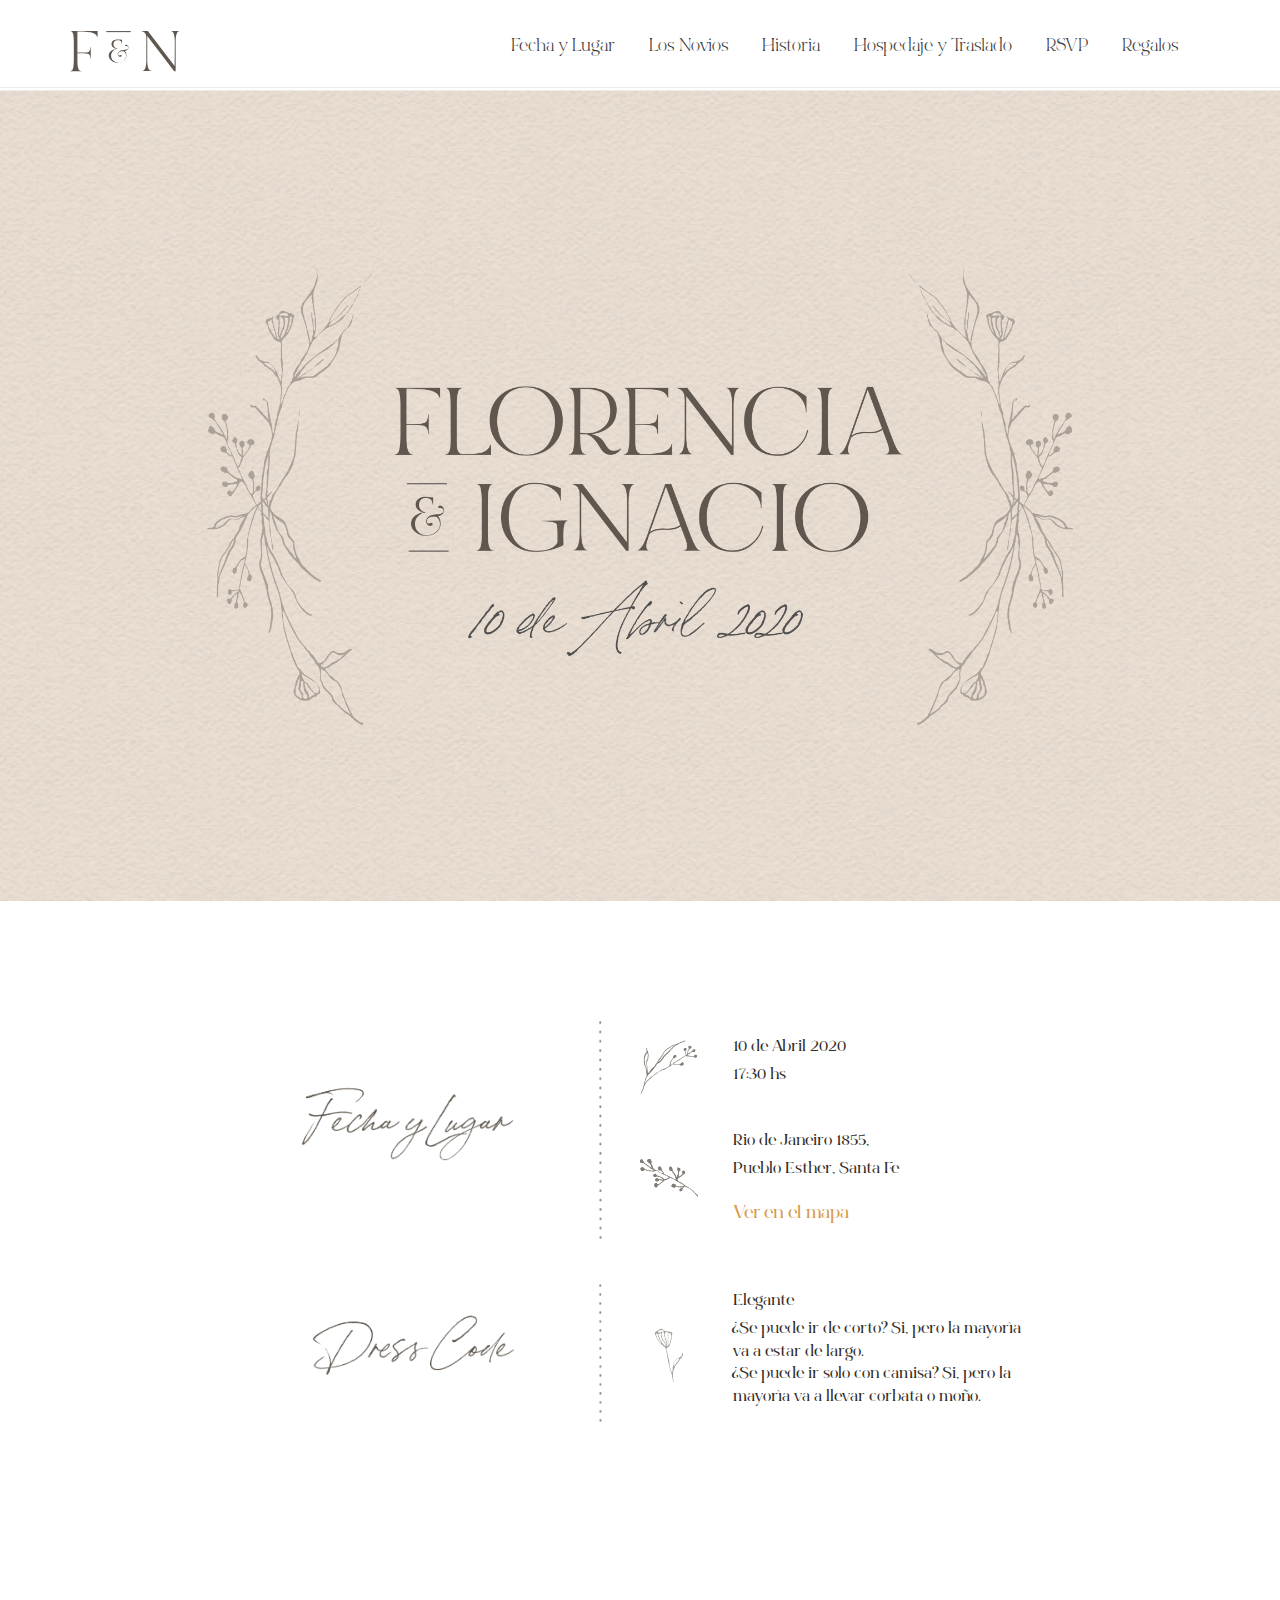
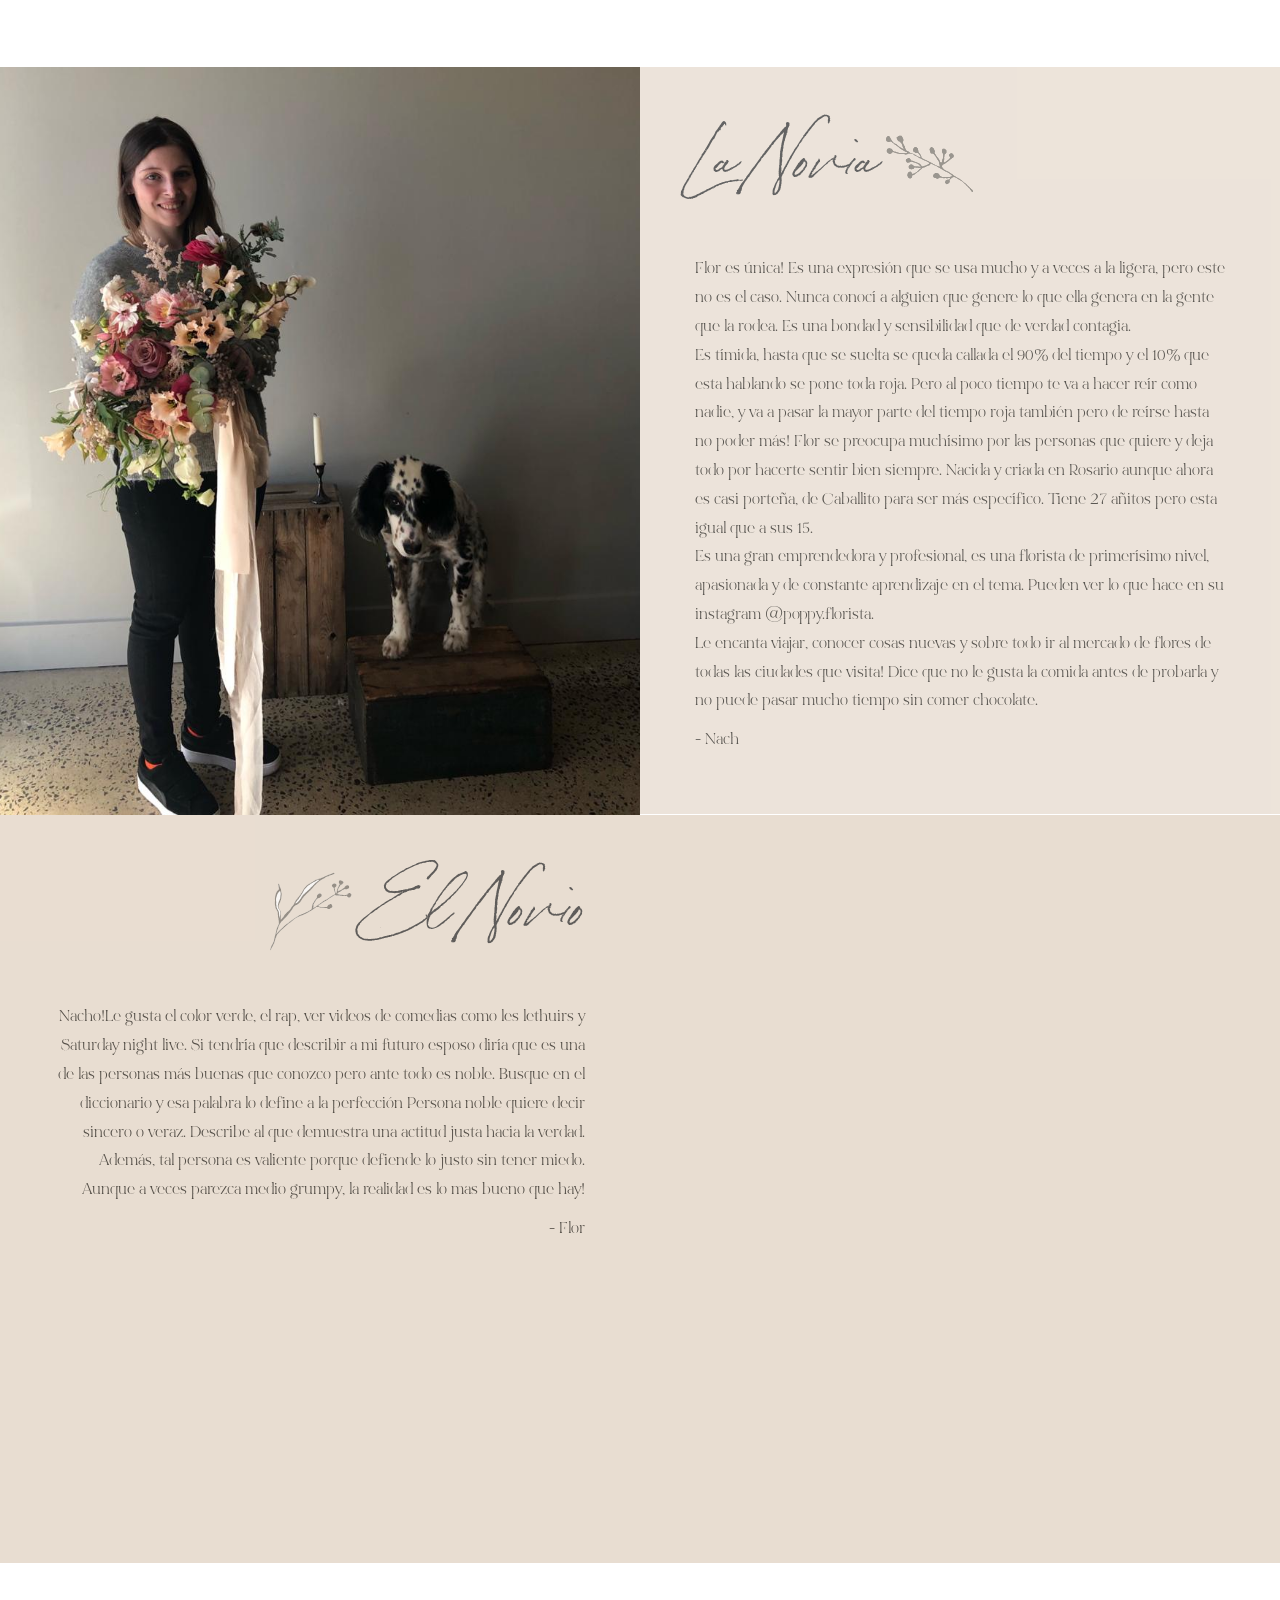
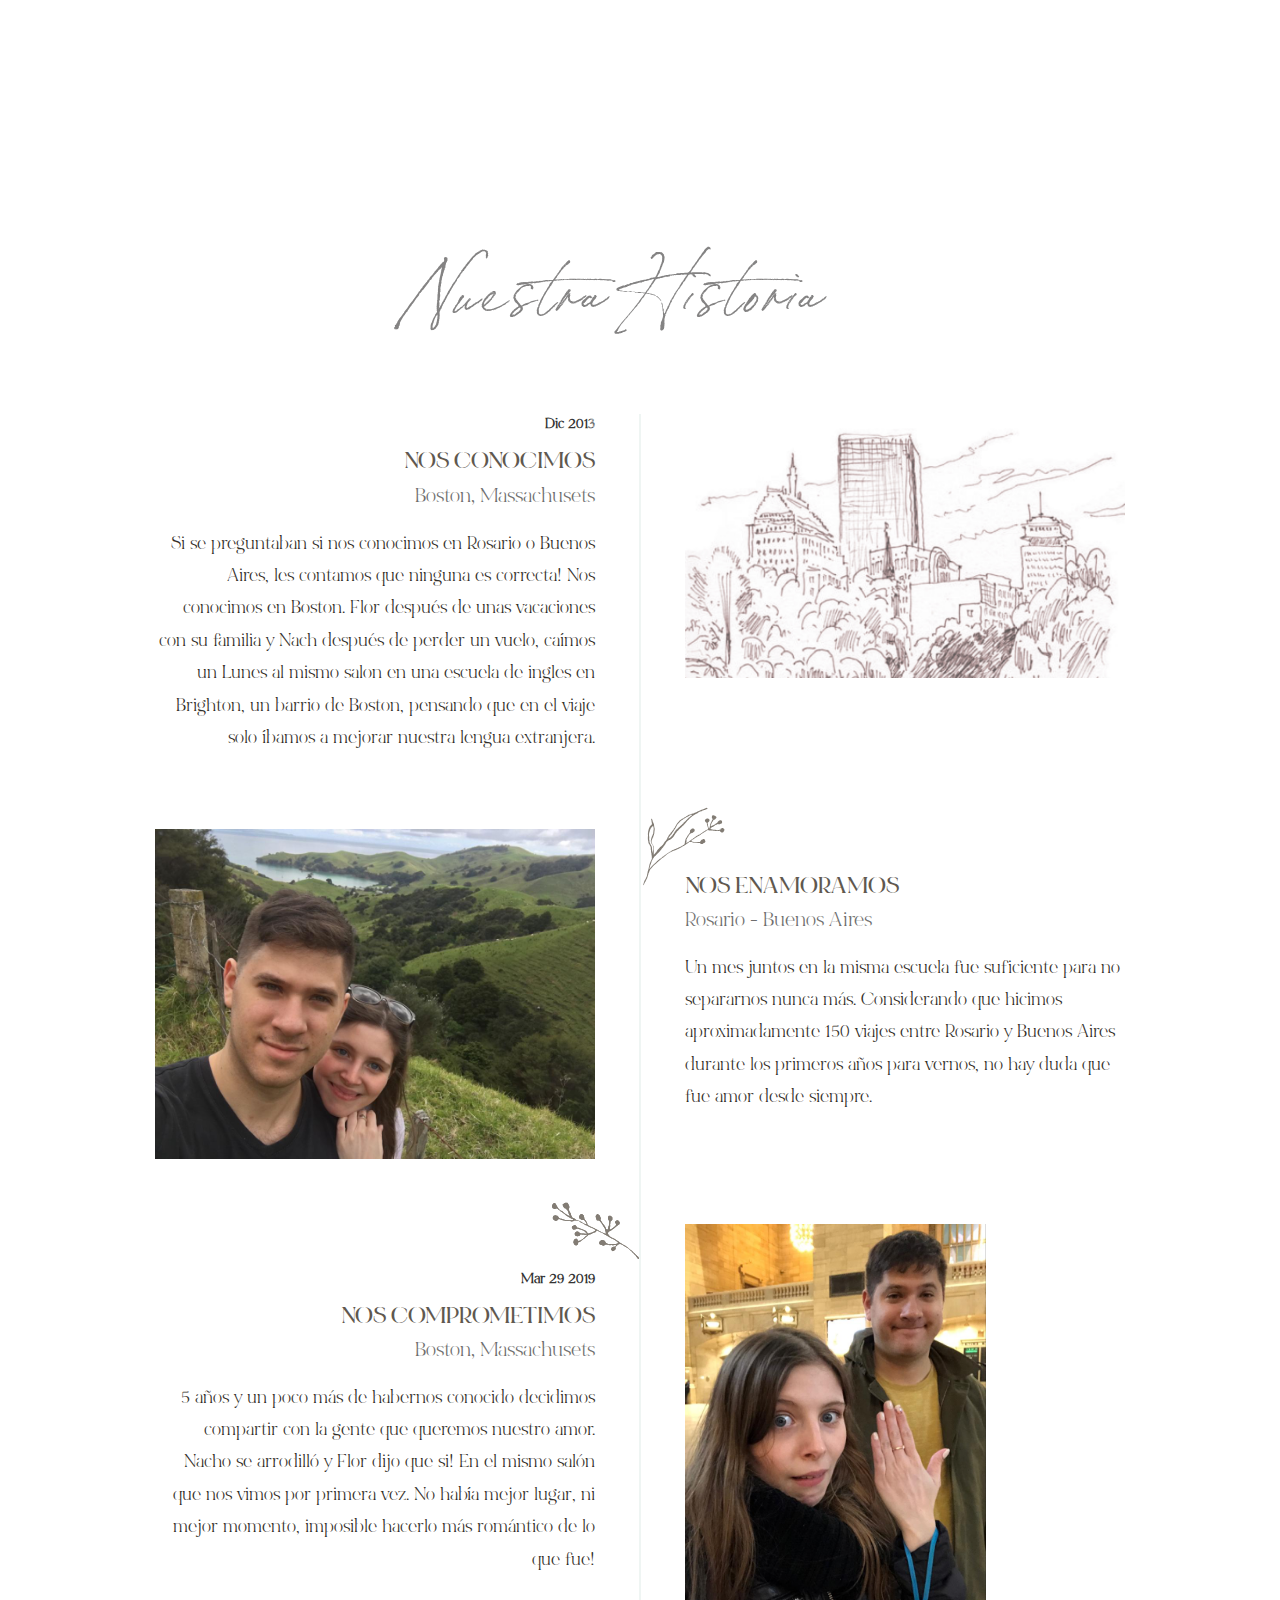
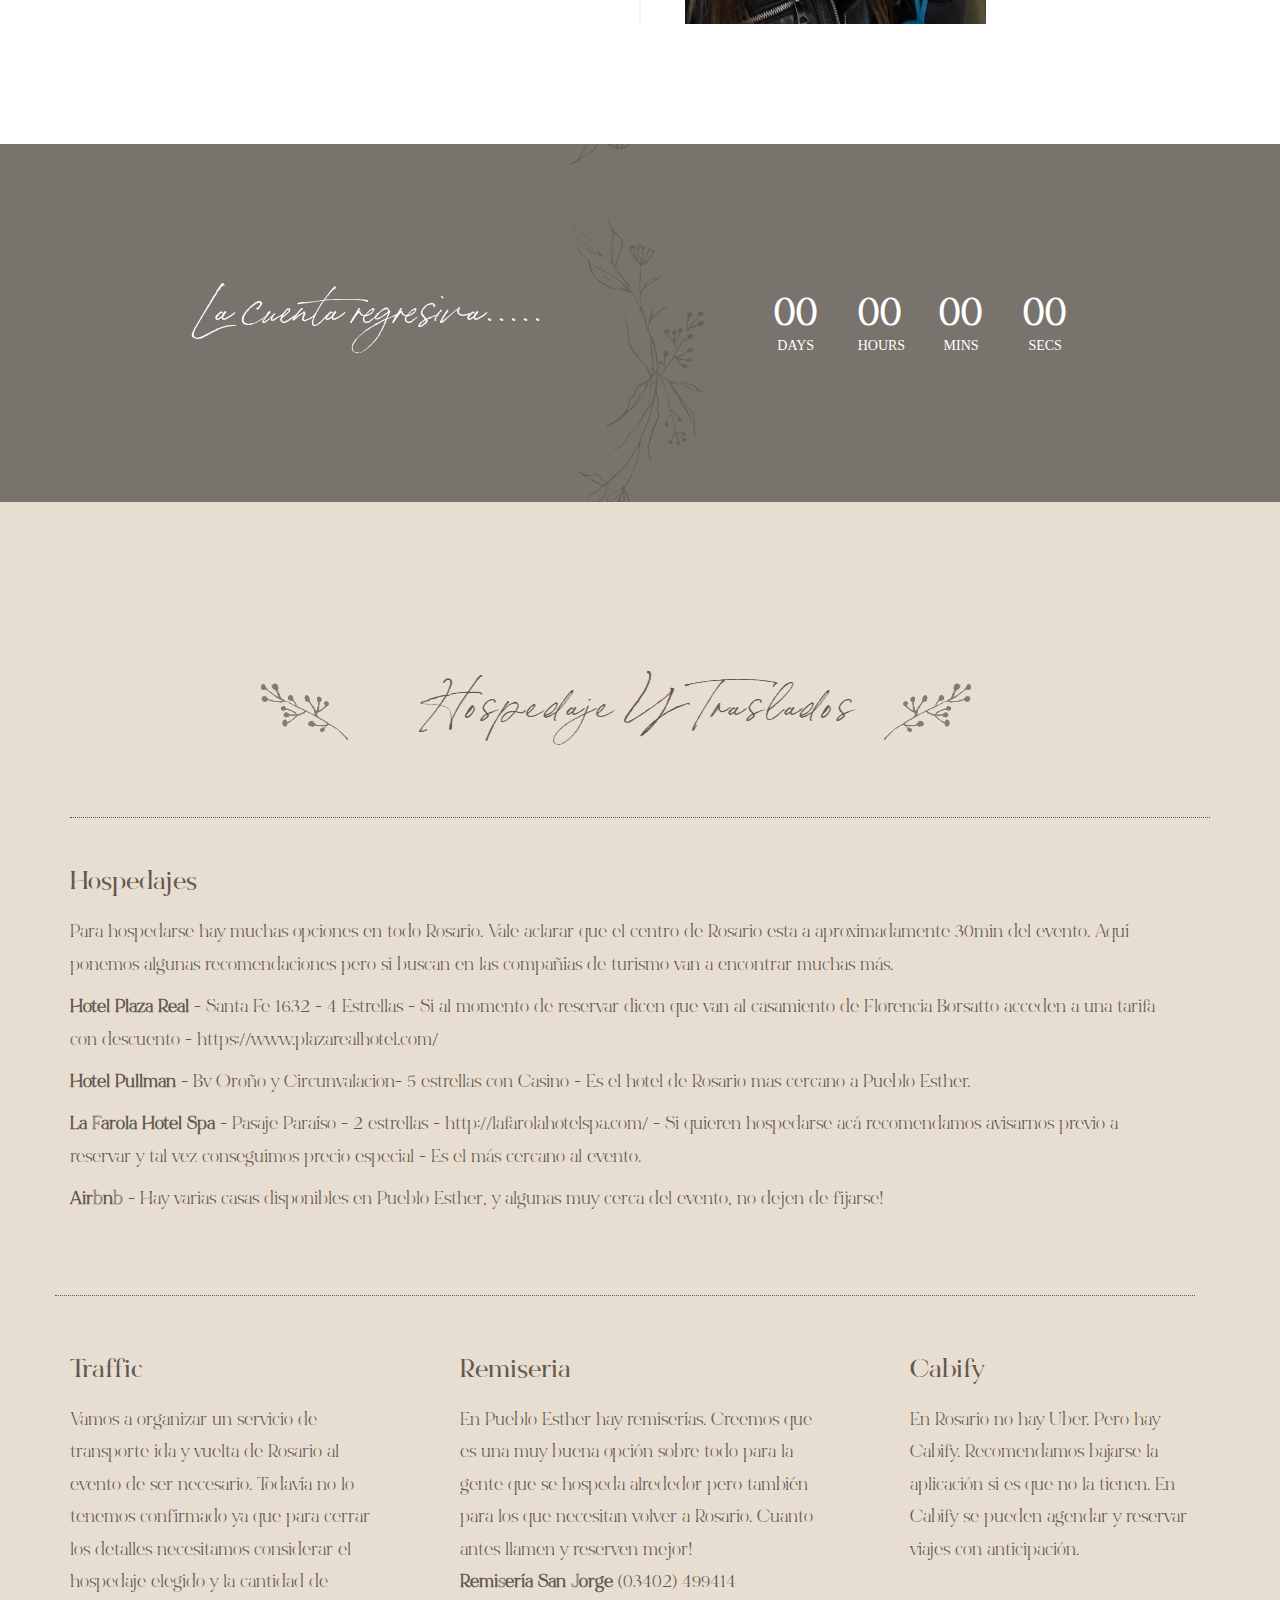
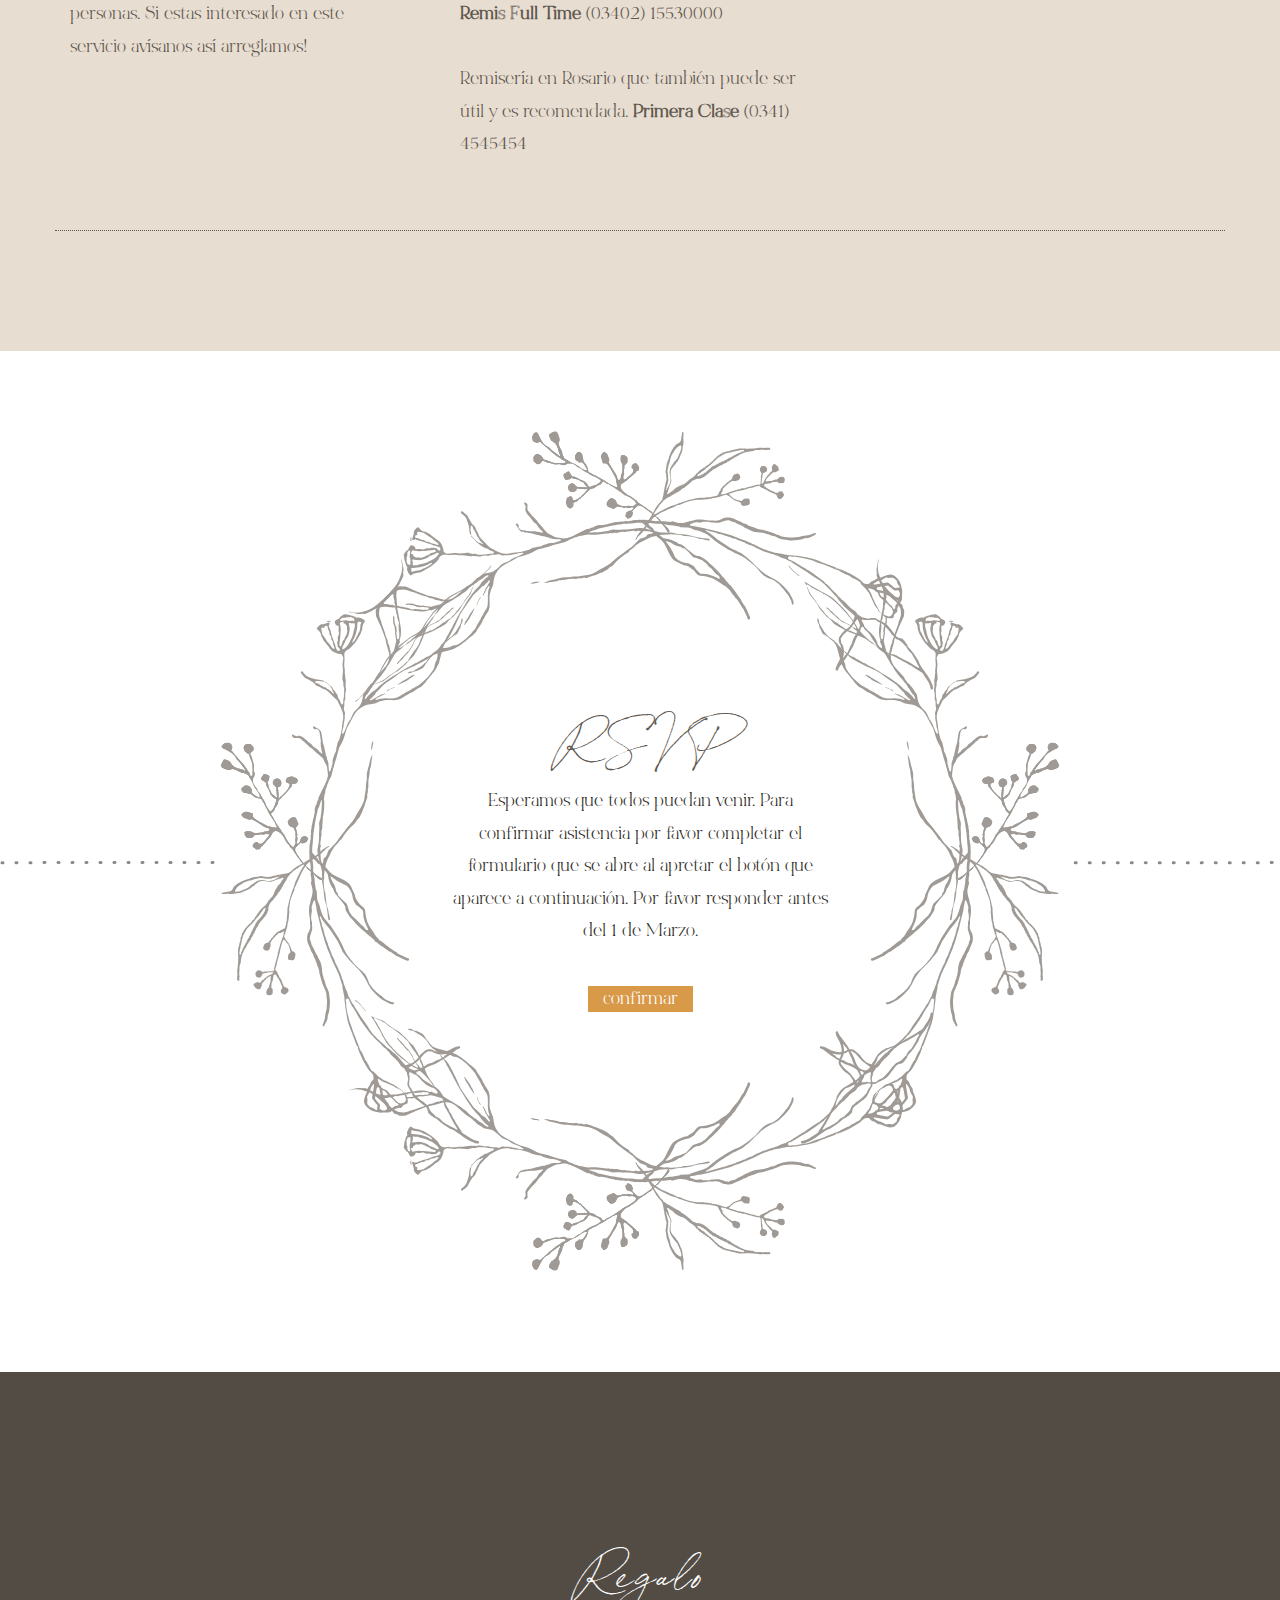
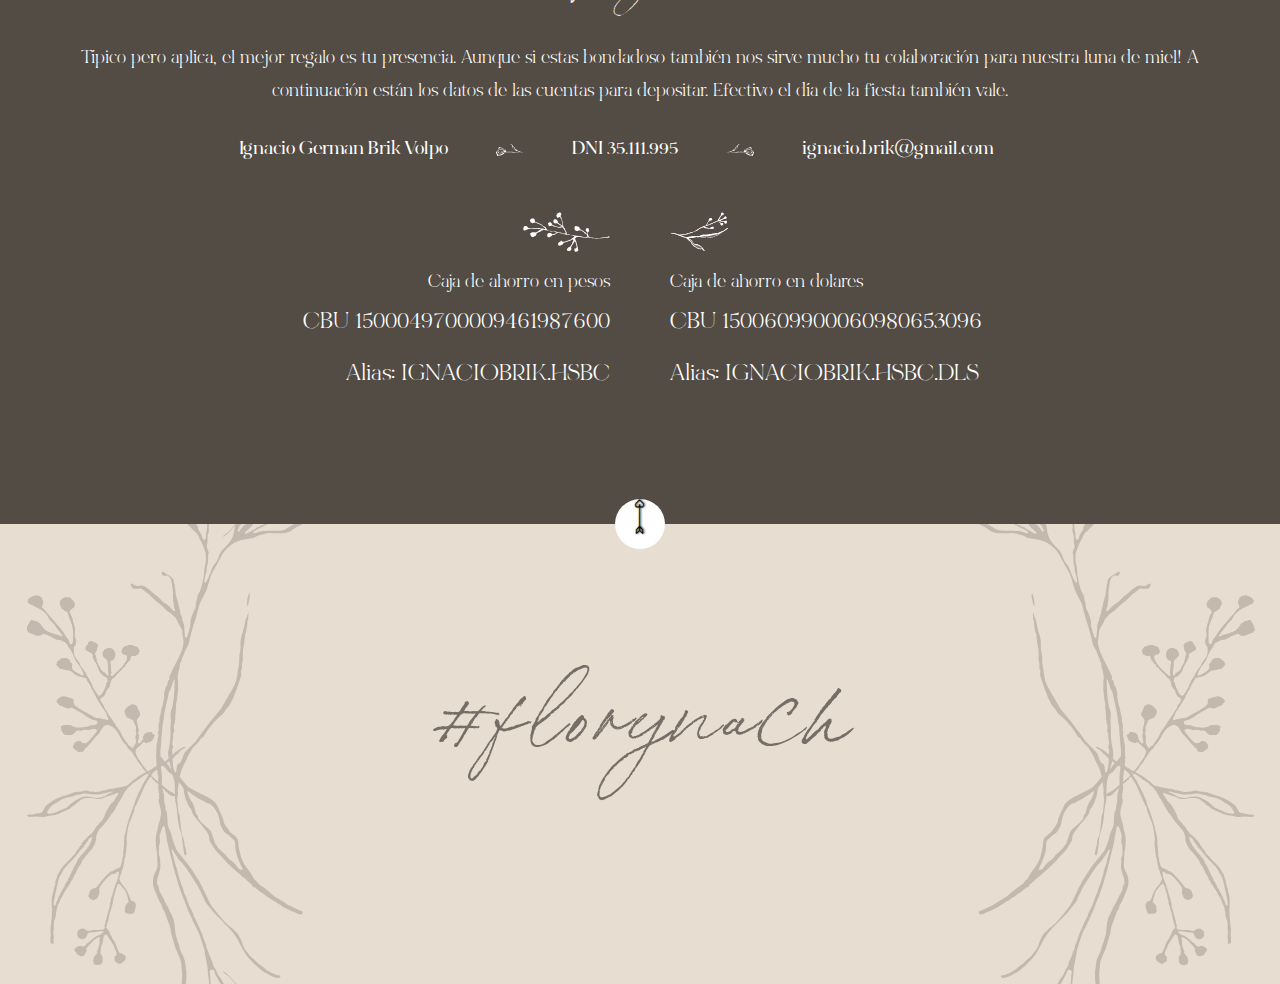
==== index.html @ 866234e8 "change groom photo" ====
<!DOCTYPE html>
<html lang="en">
<head>
    <!-- Meta Tags -->
    <meta charset="utf-8">
    <meta http-equiv="X-UA-Compatible" content="IE=edge">
    <meta name="viewport" content="width=device-width, initial-scale=1">

    <!-- Page Title -->
    <title> Flor y Nacho </title>

    <!-- Favicon and Touch Icons -->
    <link href="images/group-2.png" rel="shortcut icon" type="image/png">
    <link href="images/group-2.png" rel="apple-touch-icon">
    <link href="images/group-2.png" rel="apple-touch-icon" sizes="72x72">
    <link href="images/group-2.png" rel="apple-touch-icon" sizes="114x114">
    <link href="images/group-2.png" rel="apple-touch-icon" sizes="144x144">

    <!-- Icon fonts -->
    <link href="css/font-awesome.min.css" rel="stylesheet">
    <link href="css/flaticon.css" rel="stylesheet">

    <!-- Bootstrap core CSS -->
    <link href="css/bootstrap.min.css" rel="stylesheet">

    <!-- Plugins for this template -->
    <link href="css/animate.css" rel="stylesheet">
    <link href="css/owl.carousel.css" rel="stylesheet">
    <link href="css/owl.theme.css" rel="stylesheet">
    <link href="css/slick.css" rel="stylesheet">
    <link href="css/slick-theme.css" rel="stylesheet">
    <link href="css/owl.transitions.css" rel="stylesheet">
    <link href="css/jquery.fancybox.css" rel="stylesheet">
    <link href="css/magnific-popup.css" rel="stylesheet">

    <!-- Custom styles for this template -->
    <link href="css/style.css" rel="stylesheet">

    <!-- HTML5 shim and Respond.js for IE8 support of HTML5 elements and media queries -->
    <!--[if lt IE 9]>
    <script src="https://oss.maxcdn.com/html5shiv/3.7.3/html5shiv.min.js"></script>
    <script src="https://oss.maxcdn.com/respond/1.4.2/respond.min.js"></script>
    <![endif]-->

</head>

<body id="home">

    <!-- start page-wrapper -->
    <div class="page-wrapper">

        <!-- start preloader -->
        <!--<div class="preloader">-->
            <!--<div class="inner">-->
                <!--<span class="icon"><i class="fi flaticon-two"></i></span>-->
            <!--</div>-->
        <!--</div>-->
        <!-- end preloader -->


        <!-- strat music-box -->
        <!--<div class="music-box">-->
            <!--<button class="music-box-toggle-btn">-->
                <!--<i class="fa fa-music"></i>-->
            <!--</button>-->

            <!--<div class="music-holder">-->
                <!--<iframe src="https://w.soundcloud.com/player/?url=https%3A//api.soundcloud.com/tracks/102137206&amp;auto_play=true&amp;hide_related=false&amp;show_comments=true&amp;show_user=true&amp;show_reposts=false&amp;visual=true"></iframe>-->
            <!--</div>-->
        <!--</div>-->
        <!-- end music box -->


        <!-- Start header -->
        <header id="header" class="site-header header-style-2">
            <nav class="navigation navbar navbar-default">
                <div class="container">
                    <div class="navbar-header">
                        <button type="button" class="open-btn">
                            <span class="sr-only">Toggle navigation</span>
                            <span class="icon-bar"></span>
                            <span class="icon-bar"></span>
                            <span class="icon-bar"></span>
                        </button>
                        <div class="couple-logo">
                            <h1><a href="#home"><img src="images/favicon/fn_logo.svg"></a></h1>
                        </div>
                    </div>
                    <div id="navbar" class="navbar-collapse collapse navbar-right navigation-holder">
                        <button class="close-navbar"><i class="fa fa-close"></i></button>
                        <ul class="nav navbar-nav">
                            <li><a href="#events">Fecha y Lugar</a></li>
                            <!--<li><a href="#dresscode">Dress Code</a></li>-->
                            <li><a href="#couple">Los Novios</a></li>
                            <li><a href="#story">Historia</a></li>
                            <li><a href="#getthere">Hospedaje y Traslado</a></li>
                            <li><a href="#rsvp">RSVP</a></li>
                            <li><a href="#regalos">Regalos</a></li>
                            </li>
                        </ul>
                    </div><!-- end of nav-collapse -->
                </div><!-- end of container -->
            </nav>
        </header>
        <!-- end of header -->


        <!-- start of hero -->
        <section class="hero">
            <div class="static-hero"></div>
            <div class="wedding-announcement">
                <!--<div class="couple-name-merried-text">-->
                    <!--<h2 class="wow slideInUp" data-wow-duration="1s">Suntina &amp; Famico</h2>-->
                    <!--<div class="married-text wow fadeIn" data-wow-delay="1s">-->
                        <!--<h4 class="">-->
                        <!--<span class=" wow fadeInUp" data-wow-delay="1.05s">W</span>-->
                        <!--<span class=" wow fadeInUp" data-wow-delay="1.10s">e</span>-->
                        <!--<span class=" wow fadeInUp" data-wow-delay="1.15s">'</span>-->
                        <!--<span class=" wow fadeInUp" data-wow-delay="1.20s">r</span>-->
                        <!--<span class=" wow fadeInUp" data-wow-delay="1.25s">e</span>-->
                        <!--<span>&nbsp;</span>-->
                        <!--<span class=" wow fadeInUp" data-wow-delay="1.30s">g</span>-->
                        <!--<span class=" wow fadeInUp" data-wow-delay="1.35s">e</span>-->
                        <!--<span class=" wow fadeInUp" data-wow-delay="1.40s">t</span>-->
                        <!--<span class=" wow fadeInUp" data-wow-delay="1.45s">t</span>-->
                        <!--<span class=" wow fadeInUp" data-wow-delay="1.50s">i</span>-->
                        <!--<span class=" wow fadeInUp" data-wow-delay="1.55s">n</span>-->
                        <!--<span class=" wow fadeInUp" data-wow-delay="1.60s">g</span>-->
                        <!--<span>&nbsp;</span>-->
                        <!--<span class=" wow fadeInUp" data-wow-delay="1.65s">m</span>-->
                        <!--<span class=" wow fadeInUp" data-wow-delay="1.70s">a</span>-->
                        <!--<span class=" wow fadeInUp" data-wow-delay="1.75s">r</span>-->
                        <!--<span class=" wow fadeInUp" data-wow-delay="1.80s">r</span>-->
                        <!--<span class=" wow fadeInUp" data-wow-delay="1.85s">i</span>-->
                        <!--<span class=" wow fadeInUp" data-wow-delay="1.90s">e</span>-->
                        <!--<span class=" wow fadeInUp" data-wow-delay="1.95s">d</span>-->

                        <!--</h4>-->
                    <!--</div>-->
                    <!--&lt;!&ndash; <i class="fa fa-heart"></i> &ndash;&gt;-->
                <!--</div>-->

                <!--<div class="save-the-date">-->
                    <!--<h4>Save the date</h4>-->
                    <!--<span class="date">25 DEC 2017</span>-->
                <!--</div>-->
            </div>
        </section>
        <!-- end of hero slider -->

        <!-- start events-section -->
        <section class="events-section section-padding" id="events">
                <div class="row">
                    <div class="col col-lg-12">
                        <div class="event">
                            <div class="img-holder">
                                <img src="images/events/img-1.png" alt class="img img-responsive">
                            </div>
                            <div class="details-container">
                                <div class="details-img-text-container">
                                    <img src="images/events/group-11.svg" alt>
                                    <div class="details">
                                        <ul>
                                            <li> 10 de Abril 2020</li>
                                            <li> 17:30 hs</li>
                                        </ul>
                                    </div>
                                </div>
                                <div class="details-img-text-container">
                                    <img src="images/events/group-16.svg" alt>
                                    <div class="details">
                                        <ul>
                                            <li> Rio de Janeiro 1855,</li>
                                            <li> Pueblo Esther, Santa Fe</li>
                                        </ul>
                                        <a class="see-location-btn popup-gmaps" href="https://www.google.com/maps/embed?pb=!1m18!1m12!1m3!1d1671.5862402742919!2d-60.55727867855091!3d-33.07824662904162!2m3!1f0!2f0!3f0!3m2!1i1024!2i768!4f13.1!3m3!1m2!1s0x0%3A0x0!2zMzPCsDA0JzQxLjciUyA2MMKwMzMnMjMuOCJX!5e0!3m2!1ses!2sar!4v1575430864879!5m2!1ses!2sar">
                                            Ver en el mapa
                                        </a>
                                    </div>
                                </div>

                            </div>
                        </div>
                        <div class="event">
                            <div class="img-holder">
                                <img src="images/events/img-2.png" alt class="img img-responsive">
                            </div>
                            <div class="details-container">
                                <div class="details-img-text-container">
                                    <img src="images/events/group-21.svg" alt>
                                    <div class="details">
                                        <ul>
                                            <li> Elegante</li>
                                            <li> ¿Se puede ir de corto? Si, pero la mayoría va a estar de largo.<br>
                                                 ¿Se puede ir solo con camisa? Si, pero la mayoría va a llevar corbata o moño.</li>
                                        </ul>
                                    </div>
                                </div>
                            </div>
                        </div>
                    </div>
                </div> <!-- end row -->
            <!--</div> &lt;!&ndash; end container &ndash;&gt;-->
        </section>
        <!-- end events-section -->


        <!-- start wedding-couple-section -->
        <section class="wedding-couple-section section-padding" id="couple">
            <!--<div class="container">-->
                <div class="row">
                    <div class="col col-xs-12">
                        <div class="gb groom">
                            <div class="img-holder wow fadeInLeftSlow">
                                <img src="images/couple/flor-ramo.jpeg" alt>
                            </div>
                            <div class="details">
                                <div class="details-inner">
                                    <div class="title-details-girlfriend">
                                        <h3>La Novia</h3>
                                        <img src="images/events/group-16.svg" alt>
                                    </div>
                                    <p>Flor es única! Es una expresión que se usa mucho y a veces a la ligera, pero este no es el caso. Nunca conocí a alguien que genere lo que ella genera en la gente que la rodea. Es una bondad y sensibilidad que de verdad contagia.<br>
                                        Es tímida, hasta que se suelta se queda callada el 90% del tiempo y el 10% que esta hablando se pone toda roja. Pero al poco tiempo te va a hacer reír como nadie, y va a pasar la mayor parte del tiempo roja también pero de reírse hasta no poder más! Flor se preocupa muchísimo por las personas que quiere y deja todo por hacerte sentir bien siempre.
                                        Nacida y criada en Rosario aunque ahora es casi porteña, de Caballito para ser más específico. Tiene 27 añitos pero esta igual que a sus 15.<br>
                                        Es una gran emprendedora y profesional, es una florista de primerísimo nivel, apasionada y de constante aprendizaje en el tema. Pueden ver lo que hace en su instagram @poppy.florista.<br>
                                        Le encanta viajar, conocer cosas nuevas y sobre todo ir al mercado de flores de todas las ciudades que visita!
                                        Dice que no le gusta la comida antes de probarla y no puede pasar mucho tiempo sin comer chocolate.</p>
                                    <p>- Nach</p>
                                </div>
                            </div>
                        </div>
                        <div class="gb bride">
                            <div class="details">
                                <div class="details-inner">
                                    <div class="title-details">
                                        <img src="images/events/group-11.svg" alt>
                                        <h3>El Novio</h3>
                                    </div>
                                    <p>Nacho!Le gusta el color verde, el rap, ver videos de comedias como les lethuirs y Saturday night live. Si tendría que describir a mi futuro esposo diría que es una de las personas más buenas que conozco pero ante todo es noble. Busque en el diccionario y esa palabra lo define a la perfección Persona noble quiere decir sincero o veraz. Describe al que demuestra una actitud justa hacia la verdad. Además, tal persona es valiente porque defiende lo justo sin tener miedo. Aunque a veces parezca medio grumpy, la realidad es lo mas bueno que hay!</p>
                                    <p>- Flor</p>
                                </div>
                            </div>
                            <div class="img-holder wow fadeInRightSlow">
                                <img src="images/IMG_8734-prt.png" alt>
                            </div>
                        </div>
                    </div>
                </div> <!-- end row -->
            <!--</div> &lt;!&ndash; end container &ndash;&gt;-->
        </section>
        <!-- end wedding-couple-section -->


        <!--&lt;!&ndash; start count-down-section &ndash;&gt;-->
        <!--<section class="count-down-section section-padding parallax" data-bg-image="images/countdown-bg.jpg" data-speed="7">-->
            <!--<div class="container">-->
                <!--<div class="row">-->
                    <!--<div class="col col-md-4">-->
                        <!--<h2><span>We are waiting for.....</span> The adventure</h2>-->
                    <!--</div>-->
                    <!--<div class="col col-md-7 col-md-offset-1">-->
                        <!--<div class="count-down-clock">-->
                            <!--<div id="clock">-->

                            <!--</div>-->
                        <!--</div>-->
                    <!--</div>-->
                <!--</div> &lt;!&ndash; end row &ndash;&gt;-->
            <!--</div> &lt;!&ndash; end container &ndash;&gt;-->
        <!--</section>-->
        <!--&lt;!&ndash; end count-down-section &ndash;&gt;-->


        <!-- start story-section -->
        <section class="story-section section-padding" id="story">
            <div class="container">
                <div class="row">
                    <div class="col col-xs-12">
                        <div class="section-title">
                            <h2>Nuestra Historia</h2>
                        </div>
                    </div>
                </div> <!-- end section-title -->

                <div class="row">
                    <div class="col col-xs-12">
                        <div class="story-timeline">
                            <div class="row">
                                <div class="col col-md-6">
                                    <div class="story-text right-align-text">
                                        <span class="date">Dic 2013</span>
                                        <h3>Nos conocimos</h3>
                                        <h4>Boston, Massachusets</h4>
                                        <p>Si se preguntaban si nos conocimos en Rosario o Buenos Aires, les contamos que ninguna es correcta! Nos conocimos en Boston. Flor después de unas vacaciones con su familia y Nach después de perder un vuelo, caímos un Lunes al mismo salon en una escuela de ingles en Brighton, un barrio de Boston, pensando que en el viaje solo íbamos a mejorar nuestra lengua extranjera.</p>
                                    </div>
                                </div>
                                <div class="col col-md-6">
                                    <div class="img-holder">
                                        <img src="images/story/img-1.jpg" alt class="img img-responsive">
                                    </div>
                                </div>
                            </div>
                            <div class="row">
                                <div class="col col-md-6">
                                    <div class="img-holder right-align-text">
                                        <img src="images/story/enamoramos.jpeg" alt class="img img-responsive">
                                    </div>
                                </div>
                                <div class="col col-md-6 text-holder">
                                    <span class="heart">
                                        <img src="images/events/group-11.svg" alt>
                                    </span>
                                    <div class="story-text">
                                        <!--<span class="date">Feb 14 2017</span>-->
                                        <h3>Nos enamoramos</h3>
                                        <h4>Rosario - Buenos Aires</h4>
                                        <p>Un mes juntos en la misma escuela fue suficiente para no separarnos nunca más.
                                            Considerando que hicimos aproximadamente 150 viajes entre Rosario y Buenos Aires durante los primeros años para vernos, no hay duda que fue amor desde siempre. </p>
                                    </div>
                                </div>
                            </div>
                            <div class="row">
                                <div class="col col-md-6 text-holder right-heart">
                                    <span class="heart second">
                                         <img src="images/events/group-16.svg" alt>
                                    </span>
                                    <div class="story-text right-align-text">
                                        <span class="date">Mar 29 2019</span>
                                        <h3>Nos comprometimos</h3>
                                        <h4>Boston, Massachusets</h4>
                                        <p>5 años y un poco más de habernos conocido decidimos compartir con la gente que queremos nuestro amor.
                                            Nacho se arrodilló y Flor dijo que si! En el mismo salón que nos vimos por primera vez. No había mejor lugar, ni mejor momento, imposible hacerlo más romántico de lo que fue!</p>
                                    </div>
                                </div>
                                <div class="col col-md-6">
                                    <div class="img-holder">
                                        <img src="images/story/anillo-2.jpeg" alt class="img img-responsive">
                                    </div>
                                </div>
                            </div>
                        </div>
                    </div>
                </div> <!-- end row -->
            </div> <!-- end container -->
        </section>
        <!-- end story-section -->

        <!-- start count-down-section -->
        <section class="count-down-section section-padding parallax" data-bg-image="images/countdown-bg.svg" data-speed="7">
            <!--<div class="container">-->
                <div class="row count-container">
                    <div class="">
                        <h2>La cuenta regresiva.....</h2>
                    </div>
                    <div class="">
                        <div class="count-down-clock">
                            <div id="clock">

                            </div>
                        </div>
                    </div>
                </div> <!-- end row -->
            <!--</div> &lt;!&ndash; end container &ndash;&gt;-->
        </section>
        <!-- end count-down-section -->


        <!-- start getting-there-section -->
        <section class="getting-there-section section-padding" id="getthere">
            <div class="container">
                <div class="row">
                    <div class="col col-xs-12">
                        <div class="section-title-white hospedaje titulo">
                            <img src="images/events/group-16.svg" alt>
                            <h2>Hospedaje y traslados</h2>
                            <img src="images/group-16-copy-3.svg" alt>
                        </div>
                    </div>
                </div> <!-- end section-title -->

                <div class="col col-md-12 row content hospedaje main-detail">
                    <div>
                        <h3>Hospedajes</h3>
                        <p>Para hospedarse hay muchas opciones en todo Rosario. Vale aclarar que el centro de Rosario esta a aproximadamente 30min del evento. Aquí ponemos algunas recomendaciones pero si buscan en las compañías de turismo van a encontrar muchas más.</p>
                        <p> <b> Hotel Plaza Real </b> - Santa Fe 1632 - 4 Estrellas - Si al momento de reservar dicen que van al casamiento de Florencia Borsatto acceden a una tarifa con descuento - https://www.plazarealhotel.com/</p>
                        <p> <b> Hotel Pullman </b> - Bv Oroño y Circunvalacion- 5 estrellas con Casino - Es el hotel de Rosario mas cercano a Pueblo Esther.</p>
                        <p> <b> La Farola Hotel Spa </b> - Pasaje Paraíso - 2 estrellas - http://lafarolahotelspa.com/ - Si quieren hospedarse acá recomendamos avisarnos previo a reservar y tal vez conseguimos precio especial - Es el más cercano al evento. </p>
                        <p> <b> Airbnb </b> - Hay varias casas disponibles en Pueblo Esther, y algunas muy cerca del evento, no dejen de fijarse! </p>
                    </div>
                </div>
                <!--<div class="col col-md-6">-->
                    <!--<iframe src="https://www.google.com/maps/embed?pb=!1m18!1m12!1m3!1d1671.5862402742919!2d-60.55727867855091!3d-33.07824662904162!2m3!1f0!2f0!3f0!3m2!1i1024!2i768!4f13.1!3m3!1m2!1s0x0%3A0x0!2zMzPCsDA0JzQxLjciUyA2MMKwMzMnMjMuOCJX!5e0!3m2!1ses!2sar!4v1575430864879!5m2!1ses!2sar" width="800" height="380" frameborder="0" style="border:0;" allowfullscreen="true"></iframe>-->
                <!--</div>-->

                <div class="row content hospedaje">
                    <div class="col col-md-4 getting-there-details">
                        <h3>Traffic</h3>
                        <p> Vamos a organizar un servicio de transporte ida y vuelta de Rosario al evento de ser necesario. Todavía no lo tenemos confirmado ya que para cerrar los detalles necesitamos considerar el hospedaje elegido y la cantidad de personas. Si estas interesado en este servicio avísanos así arreglamos!</p>
                    </div>
                    <div class="col col-md-4 getting-there-details second">
                        <h3>Remiseria</h3>
                        <p> En Pueblo Esther hay remiserías. Creemos que es una muy buena opción sobre todo para la gente que se hospeda alrededor pero también para los que necesitan volver a Rosario. Cuanto antes llamen y reserven mejor!<br>
                            <b>Remisería San Jorge</b> (03402) 499414 <br>
                            <b>Remis Full Time</b> (03402) 15530000<br>
                            <br>
                            Remisería en Rosario que también puede ser útil y es recomendada.
                            <b>Primera Clase</b> (0341) 4545454</p>
                    </div>
                    <div class="col col-md-4 getting-there-details">
                        <h3>Cabify</h3>
                        <p> En Rosario no hay Uber. Pero hay Cabify. Recomendamos bajarse la aplicación si es que no la tienen. En Cabify se pueden agendar y reservar viajes con anticipación.</p>
                    </div>
                </div> <!-- end row -->
            </div> <!-- end container -->
        </section>
        <!-- end getting-there-section -->


        <!--&lt;!&ndash; start events-section &ndash;&gt;-->
        <!--<section class="events-section section-padding" id="events">-->
            <!--<div class="container">-->
                <!--<div class="row">-->
                    <!--<div class="col col-xs-12">-->
                        <!--<div class="section-title">-->
                            <!--<div class="vertical-line"><span><i class="fi flaticon-two"></i></span></div>-->
                            <!--<h2>Wedding events</h2>-->
                        <!--</div>-->
                    <!--</div>-->
                <!--</div> &lt;!&ndash; end section-title &ndash;&gt;-->

                <!--<div class="row">-->
                    <!--<div class="col col-lg-10 col-lg-offset-1">-->
                        <!--<div class="event">-->
                            <!--<div class="img-holder">-->
                                <!--<img src="images/events/img-1.jpg" alt class="img img-responsive">-->
                            <!--</div>-->
                            <!--<div class="details">-->
                                <!--<h3>The reception</h3>-->
                                <!--<ul>-->
                                    <!--<li><i class="fa fa-map-marker"></i> 32 big bro road, Chanpai, London.</li>-->
                                    <!--<li><i class="fa fa-clock-o"></i> Nov 25 2017, 9AM - 5PM</li>-->
                                <!--</ul>-->
                                <!--<p>when an unknown printer took a galley of type and scrambled it to make a type specimen book. It has survived not only five centuries, but also the leap into electronic typesetting, remaining essentially unchanged. </p>-->
                                <!--<a class="see-location-btn popup-gmaps" href="https://www.google.com/maps/embed?pb=!1m18!1m12!1m3!1d25211.21212385712!2d144.95275648773628!3d-37.82748510398018!2m3!1f0!2f0!3f0!3m2!1i1024!2i768!4f13.1!3m3!1m2!1s0x6ad642af0f11fd81%3A0x5045675218ce7e0!2zTWVsYm91cm5lIFZJQyAzMDA0LCDgpoXgprjgp43gpp_gp43gprDgp4fgprLgpr_gpq_gprzgpr4!5e0!3m2!1sbn!2sbd!4v1503742051881">-->
                                    <!--See location <i class="fa fa-angle-right"></i>-->
                                <!--</a>-->
                            <!--</div>-->
                        <!--</div>-->
                        <!--<div class="event">-->
                            <!--<div class="img-holder">-->
                                <!--<img src="images/events/img-2.jpg" alt class="img img-responsive">-->
                            <!--</div>-->
                            <!--<div class="details">-->
                                <!--<h3>Wedding party</h3>-->
                                <!--<ul>-->
                                    <!--<li><i class="fa fa-map-marker"></i> 32 big bro road, Chanpai, London.</li>-->
                                    <!--<li><i class="fa fa-clock-o"></i> Nov 25 2017, 9AM - 5PM</li>-->
                                <!--</ul>-->
                                <!--<p>when an unknown printer took a galley of type and scrambled it to make a type specimen book. It has survived not only five centuries, but also the leap into electronic typesetting, remaining essentially unchanged. </p>-->
                                <!--<a class="see-location-btn popup-gmaps" href="https://www.google.com/maps/embed?pb=!1m18!1m12!1m3!1d3152.0160484383277!2d144.99053291585201!3d-37.81309307975254!2m3!1f0!2f0!3f0!3m2!1i1024!2i768!4f13.1!3m3!1m2!1s0x6ad642ef89a7e023%3A0xb1353055e38c1ab8!2sNew+York+Tomato+Cafe!5e0!3m2!1sbn!2sbd!4v1503743893919">-->
                                    <!--See location <i class="fa fa-angle-right"></i>-->
                                <!--</a>-->
                            <!--</div>-->
                        <!--</div>-->
                    <!--</div>-->
                <!--</div> &lt;!&ndash; end row &ndash;&gt;-->
            <!--</div> &lt;!&ndash; end container &ndash;&gt;-->
        <!--</section>-->
        <!--&lt;!&ndash; end events-section &ndash;&gt;-->


        <!-- start rsvp-section -->
        <section class="rsvp-section section-padding parallax" data-bg-image="images/group-14.svg" id="rsvp">
            <div class="container">
                <div class="row">
                    <div class="col col-xs-12">
                        <div class="section-title-white">
                            <!--<div class="vertical-line"><span><i class="fi flaticon-two"></i></span></div>-->
                            <h2>R  S  V  P</h2>
                        </div>
                    </div>
                </div> <!-- end section-title -->

                <!--<div class="">-->
                    <div class="text-and-button">
                        <p>Esperamos que todos puedan venir. Para confirmar asistencia por favor completar el formulario que se abre al apretar el botón que aparece a continuación.
                            Por favor responder antes del 1 de Marzo.</p>
                        <a class="submit" href="https://forms.gle/yJyMcSzbEgf2uux28" target="_blank">confirmar</a>
                    </div>
                <!--</div> &lt;!&ndash; end row &ndash;&gt;-->
            </div> <!-- end container -->
        </section>
        <!-- end rsvp-section -->


        <!--&lt;!&ndash; start getting-there-section &ndash;&gt;-->
        <!--<section class="getting-there-section section-padding">-->
            <!--<div class="container">-->
                <!--<div class="row">-->
                    <!--<div class="col col-xs-12">-->
                        <!--<div class="section-title-white">-->
                            <!--<div class="vertical-line"><span><i class="fi flaticon-two"></i></span></div>-->
                            <!--<h2>Getting there</h2>-->
                        <!--</div>-->
                    <!--</div>-->
                <!--</div> &lt;!&ndash; end section-title &ndash;&gt;-->

                <!--<div class="row content">-->
                    <!--<div class="col col-md-6">-->
                        <!--<h3>Transportation</h3>-->
                        <!--<p> industry's standard dummy text ever since the 1500s, when an unknown printer took a galley of type and scrambled it to make a type specimen book. It has survived not only five centuries, but also the leap into electronic typesetting, remaining essentially unchanged. It was popularised in the 1960s</p>-->
                    <!--</div>-->
                    <!--<div class="col col-md-6">-->
                        <!--<h3>Accommodations</h3>-->
                        <!--<p> industry's standard dummy text ever since the 1500s, when an unknown printer took a galley of type and scrambled it to make a type specimen book. It has survived not only five centuries, but also the leap into electronic typesetting, remaining essentially unchanged. It was popularised in the 1960s</p>-->
                    <!--</div>-->
                <!--</div> &lt;!&ndash; end row &ndash;&gt;-->
            <!--</div> &lt;!&ndash; end container &ndash;&gt;-->
        <!--</section>-->
        <!--&lt;!&ndash; end getting-there-section &ndash;&gt;-->


        <!-- start gift-registration-section -->
        <!-- start getting-there-section -->
        <section class="gift-section section-padding" id="regalos">
            <div class="container">
                <div class="row">
                    <div class="col col-xs-12">
                        <div class="section-title-white">
                            <!--<div class="vertical-line"><span><i class="fi flaticon-two"></i></span></div>-->
                            <h2>Regalo</h2>
                            <p>Típico pero aplica, el mejor regalo es tu presencia.
                                Aunque si estas bondadoso también nos sirve mucho tu colaboración para nuestra luna de miel! A continuación están los datos de las cuentas para depositar. Efectivo el día de la fiesta también vale.</p>
                            <div class="contact-details">
                                <span>Ignacio German Brik Volpo</span><img src="images/fill-4.svg" alt><span>DNI 35.111.995</span><img src="images/fill-4-copy.svg" alt><span>ignacio.brik@gmail.com</span>
                            </div>
                        </div>
                    </div>
                </div> <!-- end section-title -->

                <div class="row content bank-info">
                    <div class="col col-md-6 pesos">
                        <img src="images/group-16-copy-5.svg" alt>
                        <h3>Caja de ahorro en pesos</h3>
                        <p> CBU 1500049700009461987600</p>
                        <p> Alias: IGNACIOBRIK.HSBC</p>
                    </div>
                    <div class="col col-md-6 dolares">
                        <img src="images/group-11-copy-2.svg" alt>
                        <h3>Caja de ahorro en dolares</h3>
                        <p> CBU 1500609900060980653096</p>
                        <p> Alias: IGNACIOBRIK.HSBC.DLS</p>
                    </div>
                </div> <!-- end row -->
            </div> <!-- end container -->
        </section>
        <!-- end getting-there-section -->
        <!-- end gift-registration-section -->


        <!-- start footer -->
        <footer class="site-footer">
            <div class="back-to-top">
                <a href="#" class="back-to-top-btn"><span><i class="fi flaticon-cupid"></i></span></a>
            </div>
            <div class="container">
                <div class="row">
                    <div class="col col-xs-12">
                        <h2>#florynach</h2>
                    </div>
                </div> <!-- end row -->
            </div> <!-- end container -->
        </footer>
        <!-- end footer -->

    </div>
    <!-- end of page-wrapper -->



    <!-- All JavaScript files
    ================================================== -->
    <script src="js/jquery.min.js"></script>
    <script src="js/bootstrap.min.js"></script>

    <!-- Plugins for this template -->
    <script src="js/jquery-plugin-collection.js"></script>

    <!-- Custom script for this template -->
    <script src="js/script.js"></script>
</body>
</html>
---- css/flaticon.css ----
/*
  	Flaticon icon font: Flaticon
  	Creation date: 29/08/2017 08:28
  	*/

@font-face {
  font-family: "Flaticon";
  src: url("../fonts/Flaticon.eot");
  src: url("../fonts/Flaticon.eot?#iefix") format("embedded-opentype"),
       url("../fonts/Flaticon.woff") format("woff"),
       url("../fonts/Flaticon.ttf") format("truetype"),
       url("../fonts/Flaticon.svg#Flaticon") format("svg");
  font-weight: normal;
  font-style: normal;
}

@media screen and (-webkit-min-device-pixel-ratio:0) {
  @font-face {
    font-family: "Flaticon";
    src: url("../fonts/Flaticon.svg#Flaticon") format("svg");
  }
}

[class^="flaticon-"]:before, [class*=" flaticon-"]:before,
[class^="flaticon-"]:after, [class*=" flaticon-"]:after {   
  font-family: Flaticon;
        font-size: 20px;
font-style: normal;
margin-left: 20px;
}

.flaticon-arrows-3:before { content: "\f100"; }
.flaticon-up-arrow-1:before { content: "\f101"; }
.flaticon-arrows-2:before { content: "\f102"; }
.flaticon-arrows-1:before { content: "\f103"; }
.flaticon-arrow-1:before { content: "\f104"; }
.flaticon-arrows:before { content: "\f105"; }
.flaticon-arrow:before { content: "\f106"; }
.flaticon-indian-arrow-with-heart-shape:before { content: "\f107"; }
.flaticon-cupid:before { content: "\f108"; }
.flaticon-heart-direction-up:before { content: "\f109"; }
.flaticon-up-arrow:before { content: "\f10a"; }
.flaticon-shape-1:before { content: "\f10b"; }
.flaticon-two:before { content: "\f10c"; }
.flaticon-shapes-2:before { content: "\f10d"; }
.flaticon-shapes-1:before { content: "\f10e"; }
.flaticon-shapes:before { content: "\f10f"; }
.flaticon-shape:before { content: "\f110"; }
.flaticon-heart-black-shape-for-love:before { content: "\f111"; }
.flaticon-hearts-outline-icon:before { content: "\f112"; }
.flaticon-favorite-heart-button:before { content: "\f113"; }
.flaticon-heart:before { content: "\f114"; }
---- css/style.css ----
/*------------------------------------------------------------------
[Master Stylesheet]
Theme Name:
Version:        1.0.0
Author:         themexriver
URL:            http://themeforest.net/user/themexriver
-------------------------------------------------------------------*/
/*--------------------------------------------------------------
>>> TABLE OF CONTENTS:
----------------------------------------------------------------
#0.1	Theme Reset Style
#0.2	Global Elements
#0.3	header
#0.4	hero-slider
#0.5	footer
#0.6	wedding-couple-section
#0.7	count-down-section
#0.8	story-section
#0.9	cta
#1.0	events-section
#1.1	inportant-people-section
#1.2	gallery-section
#1.3	rsvp-section
#1.4	getting-there-section
#1.5	gift-registration-section

----------------------------------------------------------------*/
/*---------------------------
	Fonts
----------------------------*/
/*@import url("https://fonts.googleapis.com/css?family=Dosis:400,600,700|Great+Vibes");*/
@font-face {
  font-family: BonVivantRegular;
  src: url("../fonts/bon-vivant-regular/BonVivant-Regular.otf") format("opentype");
}

@font-face {
  font-family: BonVivantSerif;
  src: url("../fonts/bon-vivant-serif/BonVivant-Serif.otf") format("opentype");
}

@font-face {
  font-family: BonVivantBold;
  src: url("../fonts/bon-vivant-serif-bold/BonVivant-Bold.otf") format("opentype");
}
/*--------------------------------------------------------------
#0.1    Theme Reset Style
--------------------------------------------------------------*/
html {
  font-size: 18px;
}

body {
  font-family: "bon_vivantserif_regular", serif;
  background-color: #fff;
  font-size: 18px;
  font-size: 1rem;
  -webkit-font-smoothing: antialiased;
  overflow-x: hidden;
}

@media (max-width: 1199px) {
  body {
    font-size: 17px;
    font-style: 0.94444rem;
  }
}

@media (max-width: 991px) {
  body {
    font-size: 16px;
    font-style: 0.88889rem;
  }
}

p {
  color: #322e28;
  line-height: 1.8em;
}

h1,
h2,
h3,
h4,
h5,
h6 {
  color: #6e6e6e;
}

ul {
  list-style-type: none;
  padding-left: 0;
  margin: 0;
}

a {
  text-decoration: none;
  -webkit-transition: all 0.2s;
  -moz-transition: all 0.2s;
  -o-transition: all 0.2s;
  -ms-transition: all 0.2s;
  transition: all 0.2s;
}

a:hover,
a:focus {
  text-decoration: none;
}

/*--------------------------------------------------------------
#0.2    Global Elements
--------------------------------------------------------------*/
.page-wrapper {
  position: relative;
  overflow: hidden;
}

/*.wow {*/
  /*visibility: hidden;*/
/*}*/

.fi:before {
  margin: 0;
}

.section-padding {
  padding: 120px 0;
}

@media (max-width: 1199px) {
  .section-padding {
    padding: 100px 0;
  }
}

@media (max-width: 991px) {
  .section-padding {
    padding: 80px 0;
  }
}

/** for popup image ***/
.mfp-wrap {
  background-color: rgba(0, 0, 0, 0.9);
  z-index: 99999;
}

.mfp-with-zoom .mfp-container,
.mfp-with-zoom.mfp-bg {
  opacity: 0;
  -webkit-backface-visibility: hidden;
  -webkit-transition: all 0.3s ease-out;
  -moz-transition: all 0.3s ease-out;
  -o-transition: all 0.3s ease-out;
  transition: all 0.3s ease-out;
}

.mfp-with-zoom.mfp-ready .mfp-container {
  opacity: 1;
}

.mfp-with-zoom.mfp-ready.mfp-bg {
  opacity: 0.8;
}

.mfp-with-zoom.mfp-removing .mfp-container,
.mfp-with-zoom.mfp-removing.mfp-bg {
  opacity: 0;
}

.mfp-iframe-holder {
  background: #1a1a1a;
  width: 100%;
  height: 100%;
  position: fixed;
  left: 0;
  top: 0;
}

/*** for fancybox video ***/
.fancybox-overlay {
  background: rgba(0, 0, 0, 0.9);
  z-index: 9999 !important;
}

.fancybox-wrap {
  z-index: 99999 !important;
}

/*** validate rsvp form ***/
.validate-rsvp-form .success-error-message {
  margin: 15px 0 0;
}

.validate-rsvp-form label.error {
  color: red;
  margin: 5px 0 0 0;
}

.validate-rsvp-form #loader {
  display: none;
}

.validate-rsvp-form #loader i {
  font-size: 20px;
  color: #fff;
}

.validate-rsvp-form #success,
.validate-rsvp-form #error {
  width: 100%;
  color: #fff;
  padding: 5px 10px;
  font-size: 16px;
  text-align: center;
  display: none;
}

@media (max-width: 767px) {
  .validate-rsvp-form #success,
  .validate-rsvp-form #error {
    font-size: 15px;
  }
}

/*.validate-rsvp-form #success {*/
  /*background-color: green;*/
  /*margin-bottom: 5px;*/
/*}*/

/*.validate-rsvp-form #error {*/
  /*background-color: red;*/
/*}*/

/*** music box ***/
.music-box {
  position: fixed;
  width: 300px;
  height: 160px;
  z-index: 120;
  bottom: 30px;
  right: 30px;
}

@media (max-width: 991px) {
  .music-box {
    width: 250px;
    height: 120px;
    right: auto;
    left: 30px;
  }
}

.music-box .music-holder {
  width: 100%;
  height: 100%;
  position: absolute;
  right: 0;
  top: -30px;
  visibility: hidden;
  opacity: 0;
  -webkit-transition: all 0.5s ease-out;
  -o-transition: all 0.5s ease-out;
  transition: all 0.5s ease-out;
}

.music-box .music-holder iframe {
  width: 100%;
  height: 100%;
}

.music-box button {
  background: rgba(0, 0, 0, 0.1);
  width: 40px;
  height: 40px;
  line-height: 37px;
  font-size: 18px;
  font-size: 1rem;
  color: #e8ddd1;
  border: 1px solid #e6e6e6;
  outline: 0;
  padding: 0;
  margin: 0;
  position: absolute;
  right: 0;
  bottom: 0;
  -webkit-border-radius: 50%;
  -moz-border-radius: 50%;
  -o-border-radius: 50%;
  -ms-border-radius: 50%;
  border-radius: 50%;
}

@media (max-width: 991px) {
  .music-box button {
    right: auto;
    left: 0;
  }
}

.music-box .toggle-music-box {
  top: -50px;
  visibility: visible;
  opacity: 1;
}

/*** scrollbar style for chrome ***/
::-webkit-scrollbar {
  width: 10px;
}

::-webkit-scrollbar-track {
  background-color: #ccc;
}

::-webkit-scrollbar-thumb {
  background-color: #e8ddd1;
  -webkit-border-radius: 5px;
  -moz-border-radius: 5px;
  -o-border-radius: 5px;
  -ms-border-radius: 5px;
  border-radius: 5px;
}

/*** spirit-header ***/
.spirit-header {
  position: relative;
  z-index: 100;
}

.ripple,
.particleground,
.video-player,
.surface-shader {
  width: 100%;
  height: 100%;
  position: absolute;
  left: 0;
  top: 0;
  z-index: 100;
}

/*.video-player:before {*/
  /*content: "";*/
  /*background-color: rgba(94, 154, 142, 0.5);*/
  /*width: 100%;*/
  /*height: 100%;*/
  /*position: absolute;*/
  /*left: 0;*/
  /*top: 0;*/
  /*z-index: 100;*/
/*}*/

. section-title, .section-title-white {
  text-align: center;
  margin-bottom: 60px;
  position: relative;
}

.section-title, .section-title-white span {
  text-align: center;
  margin-bottom: 60px;
  position: relative;
  padding-right: 48px;
}

.section-title, .section-title-white img {
  padding-right: 48px;
}


@media (max-width: 767px) {
  .section-title, .section-title-white {
    margin-bottom: 50px;
  }
}

.section-title .vertical-line, .section-title-white .vertical-line {
  width: 18px;
  height: 42px;
  top: 0;
}

.section-title, .section-title-white.hospedaje h2 {
  font-family: "BonVivantRegular";
}

@media (max-width: 991px) {

  .section-title, .section-title-white.hospedaje {
    display: flex;
  }

  .section-title, .section-title-white.hospedaje img {
    padding: 0px;
    /*max-width: 60px;*/
  }

  .section-title .vertical-line, .section-title-white .vertical-line {
    height: 35px;
  }
}

.section-title .vertical-line, .section-title-white .vertical-line,
.section-title .vertical-line span, .section-title-white .vertical-line span {
  position: absolute;
  left: 50%;
  -webkit-transform: translateX(-50%);
  -moz-transform: translateX(-50%);
  -o-transform: translateX(-50%);
  -ms-transform: translateX(-50%);
  transform: translateX(-50%);
}

.section-title .vertical-line span, .section-title-white .vertical-line span {
  /*background: rgba(94, 154, 142, 0.2);*/
  width: 2px;
  height: 42px;
  top: 17px;
}

@media (max-width: 991px) {
  .section-title .vertical-line span, .section-title-white .vertical-line span {
    height: 35px;
  }
}

@media (max-width: 767px) {
  .section-title .vertical-line span, .section-title-white .vertical-line span {
    height: 30px;
    top: 15px;
  }
}

.section-title .vertical-line span i, .section-title-white .vertical-line span i {
  position: absolute;
  left: -34px;
  top: -63px;
}

@media (max-width: 991px) {
  .section-title .vertical-line span i, .section-title-white .vertical-line span i {
    left: -28px;
    top: -54px;
  }
}

.section-title .vertical-line span i:before, .section-title-white .vertical-line span i:before {
  margin: 0;
  font-size: 65px;
  font-size: 3.61111rem;
  color: #e8ddd1;
  opacity: 0.6;
}

@media (max-width: 991px) {
  .section-title .vertical-line span i:before, .section-title-white .vertical-line span i:before {
    font-size: 55px;
    font-size: 3.05556rem;
  }
}

.section-title .vertical-line:before, .section-title-white .vertical-line:before {
  content: "";
  /*background: rgba(94, 154, 142, 0.2);*/
  width: 45px;
  height: 2px;
  top: 16px;
  position: absolute;
  left: 50%;
  -webkit-transform: translateX(-50%);
  -moz-transform: translateX(-50%);
  -o-transform: translateX(-50%);
  -ms-transform: translateX(-50%);
  transform: translateX(-50%);
}

@media (max-width: 991px) {
  .section-title .vertical-line:before, .section-title-white .vertical-line:before {
    width: 40px;
    height: 2px;
  }
}

.section-title h2, .section-title-white h2 {
  font-family: "bon_vivantserif_regular";
  /*background-color: rgba(94, 154, 142, 0.1);*/
  font-size: 46px;
  font-size: 2.55556rem;
  color: #848383;
  margin: 59px 0 0;
  padding: 10px 25px 5px;
  /*border-top: 2px solid rgba(94, 154, 142, 0.1);*/
  /*border-bottom: 2px solid rgba(94, 154, 142, 0.1);*/
  display: inline-block;
  text-transform: capitalize;
  letter-spacing: 3px;
}

@media (max-width: 1199px) {
  .section-title h2, .section-title-white h2 {
    font-size: 40px;
    font-size: 2.22222rem;
  }
}

@media (max-width: 991px) {
  .section-title h2, .section-title-white h2 {
    font-size: 35px;
    font-size: 1.94444rem;
    margin-top: 52px;
  }
}

@media (max-width: 767px) {
  .section-title h2, .section-title-white h2 {
    font-size: 30px;
    font-size: 1.66667rem;
    padding: 8px 10px 3px;
    letter-spacing: 1px;
  }
}

@media (max-width: 767px) {
  .section-title h2, .section-title-white h2 {
    margin-top: 45px;
  }
}

.section-title-white .vertical-line span {
  background: rgba(255, 255, 255, 0.2);
}

.section-title-white .vertical-line span i:before {
  margin: 0;
  font-size: 65px;
  color: #fff;
  opacity: 0.4;
}

.section-title-white .vertical-line:before, .section-title-white .vertical-line:after {
  background: rgba(255, 255, 255, 0.2);
}

.section-title-white .vertical-line:after {
  background: #fff;
}

.section-title-white h2 {
  color: #60584f;
  /*background-color: rgba(255, 255, 255, 0.1);*/
  /*border-top: 2px solid rgba(255, 255, 255, 0.1);*/
  /*border-bottom: 2px solid rgba(255, 255, 255, 0.1);*/
}

.theme-btn {
  background-color: #e8ddd1;
  line-height: 0.66em;
  color: #fff;
  padding: 15px;
  border: 0;
  -webkit-border-radius: 0;
  -moz-border-radius: 0;
  -o-border-radius: 0;
  -ms-border-radius: 0;
  border-radius: 0;
  text-transform: uppercase;
}

.theme-btn:hover, .theme-btn:focus, .theme-btn:active {
  /*background-color: #548a7f;*/
  color: #fff;
}

@media (max-width: 767px) {
  .theme-btn {
    padding: 12px;
    font-size: 13px;
  }
}

.form input,
.form textarea,
.form select {
  border-color: #bfbfbf;
  border-radius: 0;
  outline: 0;
  -webkit-box-shadow: none;
  box-shadow: none;
  color: #595959;
}

/*.form input:focus,*/
/*.form textarea:focus,*/
/*.form select:focus {*/
  /*border-color: #e8ddd1;*/
  /*-webkit-box-shadow: 0 0 5px 0 #7cafa5;*/
  /*-moz-box-shadow: 0 0 5px 0 #7cafa5;*/
  /*-o-box-shadow: 0 0 5px 0 #7cafa5;*/
  /*-ms-box-shadow: 0 0 5px 0 #7cafa5;*/
  /*box-shadow: 0 0 5px 0 #7cafa5;*/
/*}*/

.form ::-webkit-input-placeholder {
  font-style: 18px;
  font-style: italic;
  color: #595959;
}

.form :-moz-placeholder {
  font-style: 18px;
  font-style: italic;
  color: #595959;
}

.form ::-moz-placeholder {
  font-style: 18px;
  font-style: italic;
  color: #595959;
}

.form :-ms-input-placeholder {
  font-style: 18px;
  font-style: italic;
  color: #595959;
}

.form select {
  background: url(../images/select-icon.png) no-repeat right center;
  display: inline-block;
  -webkit-appearance: none;
  -moz-appearance: none;
  -ms-appearance: none;
  appearance: none;
  cursor: pointer;
}

.form select::-ms-expand {
  /* for IE 11 */
  display: none;
}

.social-links {
  overflow: hidden;
}

.social-links li {
  float: left;
}

.social-links li a {
  display: block;
  color: #fff;
  text-align: center;
}

.social-links li a:hover {
  background-color: #e8ddd1;
}

.page-title {
  background: url("../images/page-title.jpg") center center/cover no-repeat local;
  height: 300px;
  text-align: center;
  position: relative;
  display: table;
  width: 100%;
}

@media (max-width: 1199px) {
  .page-title {
    height: 250px;
  }
}

.page-title:before {
  content: "";
  background-color: rgba(0, 0, 0, 0.8);
  width: 100%;
  height: 100%;
  position: absolute;
  left: 0;
  top: 0;
}

.page-title .container {
  width: 100%;
  vertical-align: middle;
  display: table-cell;
}

.page-title h2,
.page-title ol {
  color: #fff;
}

.page-title h2 {
  font-size: 55px;
  font-size: 3.05556rem;
  font-weight: 600;
  margin: 0 0 0.5em;
  text-transform: uppercase;
}

@media (max-width: 1199px) {
  .page-title h2 {
    font-size: 45px;
    font-size: 2.5rem;
  }
}

@media (max-width: 767px) {
  .page-title h2 {
    font-size: 40px;
    font-size: 2.22222rem;
  }
}

.page-title .breadcrumb {
  background-color: transparent;
  padding: 0;
  margin: 0;
  text-align: center;
}

.page-title .breadcrumb a {
  color: #fff;
}

.page-title .breadcrumb ul {
  display: inline-block;
}

.page-title .breadcrumb ul li {
  font-size: 18px;
  font-size: 1rem;
  color: #e8ddd1;
  float: left;
  position: relative;
}

@media (max-width: 1199px) {
  .page-title .breadcrumb ul li {
    font-size: 16px;
    font-size: 0.88889rem;
  }
}

.page-title .breadcrumb ul > li + li {
  padding-left: 20px;
  margin-left: 20px;
}

@media (max-width: 1199px) {
  .page-title .breadcrumb ul > li + li {
    padding-left: 15px;
    margin-left: 15px;
  }
}

.page-title .breadcrumb ul > li + li:before {
  content: "/";
  position: absolute;
  left: -5px;
  top: 2px;
  color: #fff;
}

.preloader {
  background-color: #fff;
  width: 100%;
  height: 100%;
  position: fixed;
  left: 0;
  top: 0;
  z-index: 1000;
}

.preloader .inner {
  position: absolute;
  left: 50%;
  top: 50%;
  -webkit-transform: translate(-50%, -50%);
  -moz-transform: translate(-50%, -50%);
  -o-transform: translate(-50%, -50%);
  -ms-transform: translate(-50%, -50%);
  transform: translate(-50%, -50%);
}

.preloader .icon {
  display: block;
  width: 90px;
  height: 90px;
  position: relative;
}

.preloader .icon:before {
  content: "";
  width: 100%;
  height: 100%;
  position: absolute;
  left: 0;
  top: 0;
  border: 5px solid #f1f1f1;
  border-top: 5px solid #e8ddd1;
  border-radius: 50%;
  -webkit-animation: rotating 1s linear infinite;
  animation: rotating 1s linear infinite;
}

.preloader .icon i {
  position: absolute;
  left: 50%;
  top: 50%;
  -webkit-transform: translate(-50%, -50%);
  -moz-transform: translate(-50%, -50%);
  -o-transform: translate(-50%, -50%);
  -ms-transform: translate(-50%, -50%);
  transform: translate(-50%, -50%);
}

.preloader .icon i:before {
  font-size: 55px;
  font-size: 3.05556rem;
  color: #e8ddd1;
}

@-webkit-keyframes rotating {
  from {
    -webkit-transform: rotate(0deg);
    transform: rotate3d(0deg);
  }
  to {
    -webkit-transform: rotate(360deg);
    transform: rotate(360deg);
  }
}

@keyframes rotating {
  from {
    -webkit-transform: rotate(0deg);
    transform: rotate3d(0deg);
  }
  to {
    -webkit-transform: rotate(360deg);
    transform: rotate(360deg);
  }
}

/*sidebar*/
.blog-sidebar {
  background-color: #fff;
  padding: 0 25px 0 75px;
  /*search-widget*/
  /*categories-widget*/
  /*popular-posts-widget*/
  /*popular-tags*/
}

@media (max-width: 1199px) {
  .blog-sidebar {
    padding: 0 0 0 35px;
  }
}

@media (max-width: 991px) {
  .blog-sidebar {
    max-width: 450px;
    padding: 0 15px;
    margin-top: 80px;
  }
}

@media (max-width: 767px) {
  .blog-sidebar {
    margin-top: 70px;
  }
}

.blog-sidebar .widget {
  margin-bottom: 50px;
}

.blog-sidebar .widget:last-child {
  margin-bottom: 0;
}

.blog-sidebar .widget h3 {
  font-size: 18px;
  font-size: 1rem;
  font-weight: 600;
  color: #3e3e3e;
  line-height: 0.86em;
  text-transform: uppercase;
  margin: 0 0 1.42em;
}

.blog-sidebar .widget input {
  border: 1px solid #dcdddd;
  border-radius: 0;
  -webkit-box-shadow: none;
  box-shadow: none;
  padding-right: 50px;
}

.blog-sidebar .search-widget form {
  position: relative;
}

.blog-sidebar .search-widget button {
  background-color: transparent;
  position: absolute;
  right: 1px;
  top: 1px;
  border: 0;
  border-radius: 0;
}

.blog-sidebar .search-widget button:hover,
.blog-sidebar .blog-sidebar .search-widget button:focus {
  background-color: transparent;
  border: 0;
  outline: 0;
  -webkit-box-shadow: none;
  box-shadow: none;
}

.blog-sidebar .search-widget button i {
  color: #858686;
}

.blog-sidebar .categories-widget ul li {
  border-bottom: 1px solid #dcdddd;
}

.blog-sidebar .categories-widget ul li a {
  font-size: 16px;
  font-size: clac-rem-value(16);
  display: block;
  color: #777778;
  padding: 5px 0 5px 25px;
  position: relative;
}

.blog-sidebar .categories-widget ul li:first-child a {
  padding-top: 0;
}

.blog-sidebar .categories-widget ul li a:before {
  font-family: "bon_vivantserif_regular";
  content: "\f105";
  /*color: #182a4d;*/
  position: absolute;
  left: 2px;
  top: 50%;
  -webkit-transform: translateY(-50%);
  -ms-transform: translateY(-50%);
  transform: translateY(-50%);
}

.blog-sidebar .categories-widget ul li a:hover:before {
  color: #e8ddd1;
}

.blog-sidebar .categories-widget ul li a:hover {
  color: #e8ddd1;
}

.blog-sidebar .popular-posts-widget li {
  overflow: hidden;
  margin-bottom: 20px;
}

.blog-sidebar .popular-posts-widget li:last-child {
  margin-bottom: 0;
}

.blog-sidebar .popular-posts-widget .date {
  font-size: 16px;
  font-size: 0.88889rem;
  font-weight: 600;
  color: #e8ddd1;
  display: inline-block;
  margin-bottom: 5px;
}

.blog-sidebar .popular-posts-widget h6 {
  font-size: 16px;
  font-size: clac-rem-value(16);
  margin: 0;
  line-height: 1.7em;
}

.blog-sidebar .popular-posts-widget h6 a {
  color: #2f2f2f;
}

.blog-sidebar .popular-posts-widget h6 a:hover {
  /*color: #4b7a71;*/
}

.blog-sidebar .populer-tags-widget ul {
  overflow: hidden;
}

.blog-sidebar .populer-tags-widget ul li {
  float: left;
}

.blog-sidebar .populer-tags-widget ul li a {
  background-color: rgba(94, 154, 142, 0.1);
  display: block;
  font-size: 13px;
  font-size: 0.72222rem;
  color: #777778;
  text-align: center;
  text-transform: uppercase;
  padding: 5px 10px 5px 25px;
  /*border: 1px solid rgba(94, 154, 142, 0.2);*/
  margin: 0 5px 5px 0;
  position: relative;
}

.blog-sidebar .populer-tags-widget ul li a:before {
  font-family: "bon_vivantserif_regular";;
  content: "\f02b";
  font-size: 13px;
  /*color: rgba(94, 154, 142, 0.3);*/
  position: absolute;
  left: 10px;
  top: 50%;
  -webkit-transform: translateY(-50%);
  -moz-transform: translateY(-50%);
  -o-transform: translateY(-50%);
  -ms-transform: translateY(-50%);
  transform: translateY(-50%);
  -webkit-transition: all 0.3s;
  -moz-transition: all 0.3s;
  -o-transition: all 0.3s;
  -ms-transition: all 0.3s;
  transition: all 0.3s;
}

.blog-sidebar .populer-tags-widget ul li a:hover {
  background-color: #e8ddd1;
  color: #fff;
  border-color: #e8ddd1;
}

.blog-sidebar .populer-tags-widget ul li a:hover:before {
  color: #fff;
}

.page-pagination .pagination {
  margin: 0;
}

@media (max-width: 767px) {
  .page-pagination .pagination {
    margin-top: -20px;
  }
}

.page-pagination .pagination li a {
  width: 40px;
  height: 40px;
  line-height: 37px;
  font-size: 16px;
  font-size: 0.88889rem;
  font-weight: 600;
  text-align: center;
  color: #565656;
  border-radius: 0;
  border: 1px solid #e8ddd1;
  padding: 0;
  margin: 2px;
  position: relative;
}

@media (max-width: 991px) {
  .page-pagination .pagination li a {
    width: 35px;
    height: 35px;
    line-height: 35px;
    font-size: 15px;
    font-size: 0.83333rem;
  }
}

.page-pagination .pagination li a span {
  font-size: 14px;
  font-size: 0.77778rem;
  position: absolute;
  left: 50%;
  top: 50%;
  -webkit-transform: translate(-50%, -50%);
  -ms-transform: translate(-50%, -50%);
  transform: translate(-50%, -50%);
}

@media (max-width: 991px) {
  .page-pagination .pagination li a span {
    font-size: 13px;
    font-size: 0.72222rem;
  }
}

.page-pagination .pagination li a:hover,
.page-pagination .pagination li a:focus,
.page-pagination .pagination li.current a {
  background-color: #e8ddd1;
  color: #fff;
}

/*--------------------------------------------------------------
#0.3	header
--------------------------------------------------------------*/
.site-header {
  /* navigation open and close btn hide for width screen */
  /* style for navigation less than 992px */
  /*navbar collaps less then 992px*/
}

.site-header .navigation {
  background-color: #fff;
  margin-bottom: 0;
  border: 0;
  -webkit-border-radius: 0;
  -moz-border-radius: 0;
  -o-border-radius: 0;
  -ms-border-radius: 0;
  border-radius: 0;
}

.site-header .navigation > .container {
  position: relative;
}

.site-header #navbar {
  -webkit-transition: all 0.5s;
  -moz-transition: all 0.5s;
  -o-transition: all 0.5s;
  -ms-transition: all 0.5s;
  transition: all 0.5s;
  /*** mega-menu style ***/
}

.site-header #navbar > ul li a:hover {
  text-decoration: none;
  color: #e8ddd1;
}

@media screen and (min-width: 992px) {
  .site-header #navbar {
    /*** hover effect ***/
  }
  .site-header #navbar li {
    position: relative;
  }
  .site-header #navbar > ul > li > a {
    font-size: 16px;
    font-size: 0.88889rem;
  }
  .site-header #navbar > ul .sub-menu {
    background-color: #fff;
    width: 220px;
    border-top: 2px solid #e8ddd1;
    position: absolute;
    left: 0;
    top: 130%;
    z-index: 110;
    visibility: hidden;
    opacity: 0;
    -webkit-transition: all 0.3s;
    -moz-transition: all 0.3s;
    -o-transition: all 0.3s;
    -ms-transition: all 0.3s;
    transition: all 0.3s;
  }
  .site-header #navbar > ul > li .sub-menu li {
    border-bottom: 1px solid #e6e6e6;
  }
  .site-header #navbar > ul > li .sub-menu a {
    font-size: 14px;
    font-size: 0.77778rem;
    display: block;
    padding: 8px 15px;
  }
  .site-header #navbar > ul > li > .sub-menu .sub-menu {
    left: 110%;
    top: 0;
  }
  .site-header #navbar > ul > li > .sub-menu > .menu-item-has-children > a {
    position: relative;
  }
  .site-header #navbar > ul > li > .sub-menu > .menu-item-has-children > a:before {
    font-family: "bon_vivantserif_regular";
    content: "\f105";
    font-size: 15px;
    font-size: 0.83333rem;
    position: absolute;
    right: 15px;
    top: 50%;
    -webkit-transform: translateY(-50%);
    -moz-transform: translateY(-50%);
    -o-transform: translateY(-50%);
    -ms-transform: translateY(-50%);
    transform: translateY(-50%);
  }
  .site-header #navbar > ul > li:hover > .sub-menu {
    top: 100%;
    visibility: visible;
    opacity: 1;
  }
  .site-header #navbar .sub-menu > li:hover > .sub-menu {
    left: 100%;
    visibility: visible;
    opacity: 1;
  }
}

@media (max-width: 991px) {
  .site-header #navbar > ul > li a {
    display: block;
    font-size: 14px;
    font-size: 0.77778rem;
  }
  .site-header #navbar > ul > li .sub-menu li {
    border-bottom: 1px solid #e6e6e6;
  }
  .site-header #navbar > ul .sub-menu > li:last-child {
    border-bottom: 0;
  }
  .site-header #navbar > ul > li > .sub-menu a {
    padding: 8px 15px 8px 45px;
  }
  .site-header #navbar > ul > li > .sub-menu .sub-menu a {
    padding: 8px 15px 8px 65px;
  }
  .site-header #navbar > ul .menu-item-has-children > a {
    position: relative;
  }
  .site-header #navbar > ul .menu-item-has-children > a:before {
    font-family: "bon_vivantserif_regular";
    content: "\f107";
    font-size: 15px;
    font-size: 0.83333rem;
    position: absolute;
    right: 15px;
    top: 50%;
    -webkit-transform: translateY(-50%);
    -moz-transform: translateY(-50%);
    -o-transform: translateY(-50%);
    -ms-transform: translateY(-50%);
    transform: translateY(-50%);
  }
}

@media screen and (min-width: 992px) {
  .site-header #navbar {
    /*** hover effect ***/
  }
  .site-header #navbar .has-mega-menu {
    position: static;
  }
  .site-header #navbar .mega-menu,
  .site-header #navbar .half-mega-menu {
    background-color: #fff;
    padding: 20px;
    border-top: 2px solid #e8ddd1;
    position: absolute;
    right: 0;
    top: 120%;
    z-index: 10;
    visibility: hidden;
    opacity: 0;
    -webkit-transition: all 0.3s;
    -moz-transition: all 0.3s;
    -o-transition: all 0.3s;
    -ms-transition: all 0.3s;
    transition: all 0.3s;
  }
  .site-header #navbar .mega-menu {
    width: 1140px;
    right: 15px;
  }
  .site-header #navbar .half-mega-menu {
    width: 585px;
  }
  .site-header #navbar .mega-menu-box-title {
    font-size: 14px;
    font-size: 0.77778rem;
    text-transform: uppercase;
    font-weight: bold;
    display: block;
    padding-bottom: 7px;
    margin-bottom: 7px;
    border-bottom: 1px solid #e6e6e6;
  }
  .site-header #navbar .mega-menu-list-holder li a {
    font-size: 14px;
    font-size: 0.77778rem;
    display: block;
    padding: 7px 8px;
    margin-left: -8px;
  }
  .site-header #navbar .has-mega-menu:hover > ul {
    top: 100%;
    visibility: visible;
    opacity: 1;
  }
}

@media (max-width: 1199px) {
  .site-header #navbar > ul .mega-menu {
    width: 950px;
    right: 15px;
  }
  .site-header #navbar > ul .half-mega-menu {
    width: 485px;
  }
}

@media (max-width: 991px) {
  .site-header #navbar > ul .mega-menu,
  .site-header #navbar > ul .half-mega-menu {
    width: auto;
  }
  .site-header #navbar > ul .mega-menu .row,
  .site-header #navbar > ul .half-mega-menu .row {
    margin: 0;
  }
  .site-header #navbar .mega-menu-content > .row > .col {
    margin-bottom: 25px;
  }
}

@media (max-width: 991px) {
  .site-header #navbar .mega-menu .mega-menu-list-holder a {
    padding: 5px 15px 5px 40px;
  }
  .site-header #navbar .mega-menu .mega-menu-box-title {
    font-size: 14px;
    font-size: 0.77778rem;
    text-transform: uppercase;
    display: block;
    border-bottom: 1px dotted #b3b3b3;
    padding: 0 0 4px 5px;
    margin: 0 25px 8px 25px;
  }
}

@media screen and (min-width: 992px) {
  .site-header .navbar-header .open-btn {
    display: none;
  }
  .site-header #navbar .close-navbar {
    display: none;
  }
}

@media (max-width: 991px) {
  .site-header {
    /* class for show hide navigation */
  }
  .site-header .container {
    width: 100%;
  }
  .site-header .navbar-header button {
    background-color: #e8ddd1;
    width: 40px;
    height: 35px;
    border: 0;
    padding: 5px 10px;
    -webkit-border-radius: 3px;
    -moz-border-radius: 3px;
    -o-border-radius: 3px;
    -ms-border-radius: 3px;
    border-radius: 3px;
    outline: 0;
    position: absolute;
    right: 15px;
    top: 6px;
    z-index: 20;
  }
  .site-header .navbar-header button span {
    background-color: #fff;
    display: block;
    height: 2px;
    margin-bottom: 5px;
  }
  .site-header .navbar-header button span:last-child {
    margin: 0;
  }
  .site-header #navbar {
    background: #fff;
    display: block !important;
    width: 280px;
    height: 100% !important;
    margin: 0;
    padding: 0;
    border-left: 1px solid #cccccc;
    border-right: 1px solid #cccccc;
    position: fixed;
    right: -300px;
    top: 0;
    z-index: 999999;
  }
  .site-header #navbar ul a {
    color: #000;
  }
  .site-header #navbar ul a:hover,
  .site-header #navbar ul li.current a {
    color: #e8ddd1;
  }

  .site-header #navbar .navbar-nav {
    height: 100%;
    overflow: auto;
  }

  .site-header #navbar .navbar-nav a {
    font-family: "BonVivantSerif" !important;
  }

  .site-header #navbar .close-navbar {
    background-color: #e8ddd1;
    width: 35px;
    height: 35px;
    color: #fff;
    border: 0;
    -webkit-border-radius: 50%;
    -moz-border-radius: 50%;
    -o-border-radius: 50%;
    -ms-border-radius: 50%;
    border-radius: 50%;
    outline: none;
    position: absolute;
    left: -18px;
    top: 10px;
    z-index: 20;
  }
  .site-header #navbar > ul > li {
    border-bottom: 1px solid #cccccc;
  }
  .site-header #navbar > ul > li > a {
    padding: 10px 15px 10px 35px;
  }
  .site-header .slideInn {
    right: 0 !important;
  }
}

@media (max-width: 767px) {
  .site-header .navbar-header .navbar-brand {
    font-size: 24px;
  }
  .site-header #navbar .navbar-nav {
    margin: 0;
  }
}

@media (max-width: 991px) {
  .site-header .navbar-collapse.collapse {
    display: none;
  }
  .site-header .navbar-collapse.collapse.in {
    display: block;
  }
  .site-header .navbar-header .collapse,
  .site-header .navbar-toggle {
    display: block;
  }
  .site-header .navbar-header {
    float: none;
  }
  .site-header .navbar-right {
    float: none;
  }
  .site-header .navbar-nav {
    float: none;
  }
  .site-header .navbar-nav > li {
    float: none;
  }
}

/*** header style 1 ****/
.header-style-1 .couple-logo, .header-style-2 .couple-logo {
  margin-top: 30px;
}

@media (max-width: 991px) {
  .header-style-1 .couple-logo, .header-style-2 .couple-logo {
    margin-top: 0;
  }
}

.header-style-1 .couple-logo h1, .header-style-2 .couple-logo h1 {
  font-family: "BonVivantSerif";
  font-size: 35px;
  font-size: 1.94444rem;
  margin: 0;
  text-shadow: 1px 1px 2px #999999;
}

@media (max-width: 991px) {
  .header-style-1 .couple-logo h1, .header-style-2 .couple-logo h1 {
    font-size: 30px;
    font-size: 1.66667rem;
  }
}

.header-style-1 .couple-logo .fi:before, .header-style-2 .couple-logo .fi:before {
  font-size: 25px;
  font-size: 1.38889rem;
}

@media (max-width: 991px) {
  .header-style-1 .couple-logo .fi:before, .header-style-2 .couple-logo .fi:before {
    font-size: 20px;
    font-size: 1.11111rem;
  }
}

.header-style-1 .couple-logo a, .header-style-2 .couple-logo a {
  color: #e8ddd1;
}

.header-style-1 .navigation, .header-style-2 .navigation {
  border-bottom: 1px solid #ececec;
}

.header-style-1 .navigation:after, .header-style-2 .navigation:after {
  content: "";
  width: 100%;
  height: 1px;
  background: #ececec;
  position: absolute;
  bottom: 2px;
}

@media (max-width: 991px) {
  .header-style-1 .navigation, .header-style-2 .navigation {
    padding: 15px;
  }
}

.header-style-1 #navbar ul li.current-menu-item > a, .header-style-2 #navbar ul li.current-menu-item > a,
.header-style-1 #navbar ul > li.current-menu-ancestor li.current-menu-item > a, .header-style-2 #navbar ul > li.current-menu-ancestor li.current-menu-item > a,
.header-style-1 #navbar ul > li.current-menu-ancestor > a, .header-style-2 #navbar ul > li.current-menu-ancestor > a {
  color: #e8ddd1;
}

@media screen and (min-width: 992px) {
  .header-style-1 #navbar > ul > li > a, .header-style-2 #navbar > ul > li > a {
    font-family: "BonVivantSerif";
    font-size: 18px;
    font-size: 1rem;
    color: #413d3d;
    padding: 35px 17px;
    /*text-transform: uppercase;*/
  }
  .header-style-1 #navbar > ul .sub-menu, .header-style-2 #navbar > ul .sub-menu {
    -webkit-box-shadow: 0 5px 8px 0 rgba(0, 0, 0, 0.2);
    box-shadow: 0 5px 8px 0 rgba(0, 0, 0, 0.2);
  }
  .header-style-1 #navbar > ul > li .sub-menu a, .header-style-2 #navbar > ul > li .sub-menu a {
    font-size: 16px;
    font-size: 0.88889rem;
    color: #413d3d;
    padding: 10px 15px;
  }
  .header-style-1 #navbar > ul > li .sub-menu a:hover, .header-style-2 #navbar > ul > li .sub-menu a:hover {
    color: #e8ddd1;
  }
  .header-style-1 #navbar > ul > li:last-child > ul, .header-style-2 #navbar > ul > li:last-child > ul {
    left: auto;
    right: 0;
  }
  .header-style-1 #navbar > ul > li:last-child > .sub-menu .sub-menu, .header-style-2 #navbar > ul > li:last-child > .sub-menu .sub-menu {
    left: auto;
    right: 100%;
  }
}

@media (max-width: 991px) {
  .header-style-1 .navbar-header button, .header-style-2 .navbar-header button {
    top: -2px;
    right: 0;
  }
}

/*** header style 2 ****/
/*--------------------------------------------------------------
#0.4	hero slider
--------------------------------------------------------------*/
.hero {
  position: relative;
  height: calc(100vh - 90px);
  min-height: 700px;
  overflow: hidden;
  /** slider controls **/
  /*** arrow hover ***/
}

@media (max-width: 1199px) {
  .hero {
    min-height: 600px;
  }
}

@media (max-width: 991px) {
  .hero {
    min-height: 500px;
  }
}

.hero .slide-item {
  height: 100vh;
  min-height: 700px;
  position: relative;
  background-repeat: no-repeat;
  position: relative;
}

@media (max-width: 1199px) {
  .hero .slide-item {
    min-height: 600px;
  }
}

@media (max-width: 991px) {
  .hero .slide-item {
    min-height: 500px;
  }
}

.hero .slide-item .slider-bg {
  display: none;
}

.hero .slide-item:before {
  content: "";
  background-color: rgba(0, 0, 0, 0.3);
  width: 100%;
  height: 100%;
  position: absolute;
  left: 0;
  top: 0;
}

.hero .slide-item:focus {
  outline: none;
}

.hero .slide-item .container {
  height: 100%;
  display: table;
}

.hero .slide-item .row {
  display: table-cell;
  vertical-align: middle;
}

/*.hero .slick-prev,*/
/*.hero .slick-next {*/
  /*background-color: rgba(94, 154, 142, 0.6);*/
  /*width: 50px;*/
  /*height: 50px;*/
  /*z-index: 111;*/
  /*-webkit-border-radius: 50%;*/
  /*-moz-border-radius: 50%;*/
  /*-o-border-radius: 50%;*/
  /*-ms-border-radius: 50%;*/
  /*border-radius: 50%;*/
  /*-webkit-box-shadow: 0 0 0 5px rgba(94, 154, 142, 0.9);*/
  /*box-shadow: 0 0 0 5px rgba(94, 154, 142, 0.9);*/
  /*opacity: 0;*/
  /*-webkit-transition: all 0.3s;*/
  /*-moz-transition: all 0.3s;*/
  /*-o-transition: all 0.3s;*/
  /*-ms-transition: all 0.3s;*/
  /*transition: all 0.3s;*/
/*}*/

/*.hero .slick-prev:hover,*/
/*.hero .slick-next:hover {*/
  /*background-color: rgba(94, 154, 142, 0.8);*/
  /*-webkit-box-shadow: 0 0 0 5px #e8ddd1;*/
  /*box-shadow: 0 0 0 5px #e8ddd1;*/
/*}*/

/*@media (max-width: 1199px) {*/
  /*.hero .slick-prev,*/
  /*.hero .slick-next {*/
    /*width: 45px;*/
    /*height: 45px;*/
    /*-webkit-box-shadow: 0 0 0 3px rgba(94, 154, 142, 0.9);*/
    /*box-shadow: 0 0 0 3px rgba(94, 154, 142, 0.9);*/
  /*}*/
/*}*/

/*@media (max-width: 991px) {*/
  /*.hero .slick-prev,*/
  /*.hero .slick-next {*/
    /*width: 35px;*/
    /*height: 35px;*/
    /*-webkit-box-shadow: 0 0 0 3px rgba(94, 154, 142, 0.9);*/
    /*box-shadow: 0 0 0 3px rgba(94, 154, 142, 0.9);*/
  /*}*/
/*}*/

.hero .slick-prev:before,
.hero .slick-next:before {
  font-size: 25px;
  font-size: 1.38889pxrem;
}

@media (max-width: 991px) {
  .hero .slick-prev:before,
  .hero .slick-next:before {
    font-size: 20px;
    font-size: 1.11111pxrem;
  }
}

.hero .slick-prev {
  left: 0;
}

.hero .slick-prev:before {
  font-family: "FontAwesome";
  content: "\f104";
  opacity: 1;
}

.hero .slick-next {
  right: 0;
}

.hero .slick-next:before {
  font-family: "FontAwesome";
  content: "\f105";
  opacity: 1;
}

.hero:hover .slick-prev,
.hero:hover .slick-next {
  opacity: 1;
}

.hero:hover .slick-prev {
  left: 20px;
}

.hero:hover .slick-next {
  right: 20px;
}

.hero .wedding-announcement {
  width: 100%;
  height: 100%;
  position: absolute;
  left: 0;
  top: 0;
  z-index: 101;
  text-align: center;
  display: table;
  /*** save the date ***/
  /*** popup save the date circle ***/
}

.hero .wedding-announcement .couple-name-merried-text {
  display: table-cell;
  vertical-align: middle;
}

.hero .wedding-announcement .couple-name-merried-text h2 {
  font-family: "Great Vibes", cursive;
  font-size: 90px;
  font-size: 5rem;
  color: #fff;
  margin: 0 0 0.4em;
  position: relative;
  z-index: 10;
}

@media (max-width: 1199px) {
  .hero .wedding-announcement .couple-name-merried-text h2 {
    font-size: 70px;
    font-size: 3.88889rem;
  }
}

@media (max-width: 991px) {
  .hero .wedding-announcement .couple-name-merried-text h2 {
    font-size: 55px;
    font-size: 3.05556rem;
  }
}

.hero .wedding-announcement .married-text h4 {
  font-size: 26px;
  font-size: 1.44444rem;
  color: #fff;
  text-transform: uppercase;
  margin: 0;
  display: inline;
  border-top: 1px solid #fff;
  border-bottom: 1px solid #fff;
  padding: 12px 20px;
  position: relative;
  z-index: 10;
  letter-spacing: 2px;
}

@media (max-width: 1199px) {
  .hero .wedding-announcement .married-text h4 {
    font-size: 20px;
    font-size: 1.11111rem;
    padding: 8px 18px;
  }
}

@media (max-width: 991px) {
  .hero .wedding-announcement .married-text h4 {
    font-size: 17px;
    font-size: 0.94444rem;
    padding: 8px 14px;
  }
}

@media (max-width: 767px) {
  .hero .wedding-announcement .married-text h4 {
    letter-spacing: 1px;
  }
}

.hero .wedding-announcement .couple-name-merried-text h2,
.hero .wedding-announcement .married-text h4 {
  text-shadow: 1px 1px 2px rgba(0, 0, 0, 0.6);
}

.hero .wedding-announcement .couple-name-merried-text i {
  font-size: 450px;
  /*color: rgba(94, 154, 142, 0.7);*/
  position: absolute;
  left: 50%;
  top: 50%;
  -webkit-transform: translate(-50%, -50%);
  -moz-transform: translate(-50%, -50%);
  -o-transform: translate(-50%, -50%);
  -ms-transform: translate(-50%, -50%);
  transform: translate(-50%, -50%);
}

.hero .wedding-announcement .save-the-date {
  width: 350px;
  height: 350px;
  position: absolute;
  left: 50%;
  bottom: -350px;
  -webkit-transform: translateX(-50%);
  -moz-transform: translateX(-50%);
  -o-transform: translateX(-50%);
  -ms-transform: translateX(-50%);
  transform: translateX(-50%);
  -webkit-border-radius: 50%;
  -moz-border-radius: 50%;
  -o-border-radius: 50%;
  -ms-border-radius: 50%;
  border-radius: 50%;
  opacity: 0;
  -webkit-transition: 1s 2.3s ease-in-out;
  -o-transition: 1s 2.3s ease-in-out;
  transition: 1s 2.3s ease-in-out;
}

@media (max-width: 1199px) {
  .hero .wedding-announcement .save-the-date {
    width: 300px;
    height: 300px;
  }
}

@media (max-width: 991px) {
  .hero .wedding-announcement .save-the-date {
    width: 270px;
    height: 270px;
  }
}

.hero .wedding-announcement .save-the-date:before, .hero .wedding-announcement .save-the-date:after {
  content: "";
  position: absolute;
  -webkit-border-radius: 50%;
  -moz-border-radius: 50%;
  -o-border-radius: 50%;
  -ms-border-radius: 50%;
  border-radius: 50%;
  z-index: -1;
}

.hero .wedding-announcement .save-the-date:before {
  /*background-color: rgba(94, 154, 142, 0.3);*/
  width: 110%;
  height: 110%;
  left: -5%;
  top: -5%;
  -webkit-animation: save-the-date-pulse 1s infinite;
  animation: save-the-date-pulse 1s infinite;
}

@media (max-width: 1199px) {
  .hero .wedding-announcement .save-the-date:before {
    width: 108%;
    height: 108%;
    left: -4%;
    top: -4%;
  }
}

.hero .wedding-announcement .save-the-date:after {
  /*background-color: rgba(94, 154, 142, 0.7);*/
  width: 100%;
  height: 100%;
  left: 0;
  top: 0;
}

.hero .wedding-announcement .save-the-date h4 {
  font-family: "Great Vibes", cursive;
  font-size: 40px;
  font-size: 2.22222rem;
  color: #fff;
  margin: 55px 0 0.2em;
  text-shadow: 1px 1px 2px rgba(0, 0, 0, 0.6);
}

@media (max-width: 1199px) {
  .hero .wedding-announcement .save-the-date h4 {
    font-size: 35px;
    font-size: 1.94444rem;
    margin: 45px 0 0.15em;
  }
}

@media (max-width: 991px) {
  .hero .wedding-announcement .save-the-date h4 {
    font-size: 28px;
    font-size: 1.55556rem;
    margin: 30px 0 0.15em;
  }
}

.hero .wedding-announcement .save-the-date .date {
  font-size: 20px;
  font-size: 1.11111rem;
  color: #fff;
  text-shadow: 1px 1px 2px rgba(0, 0, 0, 0.6);
}

@media (max-width: 1199px) {
  .hero .wedding-announcement .save-the-date .date {
    font-size: 18px;
    font-size: 1rem;
  }
}

@media (max-width: 991px) {
  .hero .wedding-announcement .save-the-date .date {
    font-size: 16px;
    font-size: 0.88889rem;
  }
}

.hero .wedding-announcement .popup-save-the-date {
  bottom: -185px;
  opacity: 1;
  z-index: 50;
}

@media (max-width: 1199px) {
  .hero .wedding-announcement .popup-save-the-date {
    bottom: -180px;
  }
}

@media (max-width: 991px) {
  .hero .wedding-announcement .popup-save-the-date {
    bottom: -170px;
  }
}

@-webkit-keyframes save-the-date-pulse {
  from {
    -webkit-transform: scale3d(1, 1, 1);
    transform: scale3d(1, 1, 1);
  }
  50% {
    -webkit-transform: scale3d(0.95, 0.95, 0.95);
    transform: scale3d(0.95, 0.95, 0.95);
  }
  to {
    -webkit-transform: scale3d(1, 1, 1);
    transform: scale3d(1, 1, 1);
  }
}

@keyframes save-the-date-pulse {
  from {
    -webkit-transform: scale3d(1, 1, 1);
    transform: scale3d(1, 1, 1);
  }
  50% {
    -webkit-transform: scale3d(0.95, 0.95, 0.95);
    transform: scale3d(0.95, 0.95, 0.95);
  }
  to {
    -webkit-transform: scale3d(1, 1, 1);
    transform: scale3d(1, 1, 1);
  }
}

.static-hero {
  background: url("../images/slider/slide-1.jpg") center center/cover no-repeat local;
  width: 100%;
  height: 100%;
  position: absolute;
  left: 0;
  top: 0;
  z-index: 50;
}

@media (max-width: 767px) {
  .static-hero {
    background: url("../images/group-2@2x.png") center center/cover no-repeat local;
  }
}

.static-hero:before {
  content: "";
  /*background-color: rgba(0, 0, 0, 0.3);*/
  width: 100%;
  height: 100%;
  position: absolute;
  left: 0;
  top: 0;
}

.home-shade .static-hero {
  opacity: 0.4;
  z-index: 101;
}

/*--------------------------------------------------------------
#0.5	footer
--------------------------------------------------------------*/
.site-footer {
  background: url("../images/group-5-copy-2.svg") center center/cover no-repeat local;
  text-align: center;
  color: #fff;
  padding: 160px 0;
  position: relative;
}

@media (max-width: 1199px) {
  .site-footer {
    padding: 85px 0;
  }
}

@media (max-width: 991px) {
  .site-footer {
    padding: 90px 0;
  }
}

@media (max-width: 767px) {
  .site-footer {
    padding: 70px 0;
  }
}

.site-footer h2 {
  font-family: "BonVivantRegular";
  font-size: 100px;
  color: #756e66;
  margin: 0 0 0.3em;
  padding: 0 250px;
  letter-spacing: 5px;
}

@media (max-width: 1199px) {
  .site-footer h2 {
    font-size: 55px;
    padding: 0 200px;
  }
}

@media (max-width: 991px) {
  .site-footer h2 {
    font-size: 45px;
    font-size: 2.5rem;
    padding: 0;
  }
}

@media (max-width: 767px) {
  .site-footer h2 {
    font-size: 35px;
    font-size: 1.94444rem;
    letter-spacing: 2px;
  }
}

@media (max-width: 767px) {
  .site-footer h2 + span {
    font-size: 15px;
    font-size: 0.83333rem;
  }
}

.site-footer .back-to-top {
  position: absolute;
  left: 50%;
  top: -25px;
  -webkit-transform: translateX(-50%);
  -moz-transform: translateX(-50%);
  -o-transform: translateX(-50%);
  -ms-transform: translateX(-50%);
  transform: translateX(-50%);
}

.site-footer .back-to-top a {
  display: inline-block;
  background: #fff;
  width: 50px;
  height: 50px;
  -webkit-border-radius: 50%;
  -moz-border-radius: 50%;
  -o-border-radius: 50%;
  -ms-border-radius: 50%;
  border-radius: 50%;
}

.site-footer .back-to-top a span {
  position: absolute;
  left: 0;
  -webkit-animation: pointerMoving 1.3s infinite;
  animation: pointerMoving 1.3s infinite;
}

.site-footer .back-to-top .fi {
  display: inline-block;
  -webkit-transform: rotate(-45deg);
  -ms-transform: rotate(-45deg);
  transform: rotate(-45deg);
  position: absolute;
  top: 0;
  left: 11px;
}

.site-footer .back-to-top .fi:before {
  font-size: 27px;
  color: #000;
  text-shadow: 1px 1px 2px #000;
}

@-webkit-keyframes pointerMoving {
  0% {
    -webkit-transform: translateY(5px);
    transform: translateY(5px);
    opacity: 0.5;
  }
  80% {
    -webkit-transform: translateY(-5px);
    transform: translateY(-5px);
    opacity: 1;
  }
  100% {
    -webkit-transform: translateY(5px);
    transform: translateY(5px);
    opacity: 0.5;
  }
}

@keyframes pointerMoving {
  0% {
    -webkit-transform: translateY(5px);
    transform: translateY(5px);
    opacity: 0.5;
  }
  80% {
    -webkit-transform: translateY(-5px);
    transform: translateY(-5px);
    opacity: 1;
  }
  100% {
    -webkit-transform: translateY(5px);
    transform: translateY(5px);
    opacity: 0.5;
  }
}

.sticky {
  width: 100%;
  position: fixed;
  left: 0;
  top: 0;
  z-index: 999;
  opacity: 0;
}

.sticky-2 {
  width: 100%;
  position: fixed;
  left: 0;
  top: -100px;
  z-index: 9999;
  opacity: 0;
  -webkit-transition: all 0.7s;
  -moz-transition: all 0.7s;
  -o-transition: all 0.7s;
  -ms-transition: all 0.7s;
  transition: all 0.7s;
}

.sticky-on {
  opacity: 1;
  top: 0;
}

/*--------------------------------------------------------------
#0.6	wedding-couple-section
--------------------------------------------------------------*/
.wedding-couple-section .gb {
  overflow: hidden;
}

.wedding-couple-section .gb > div {
  width: 50%;
  float: left;
}

@media (max-width: 991px) {
  .wedding-couple-section .gb > div {
    width: 100%;
    float: none;
  }
}

.wedding-couple-section .img-holder img {
  max-width: 100%;
  opacity: 0;
  visibility: hidden;
}

@media (max-width: 470px) {
  .wedding-couple-section .img-holder img {
    opacity: 1;
    visibility: visible;
  }
}

.wedding-couple-section .details {
  background-color: #e8ddd1;
  opacity: 0.8;
  padding: 50px 55px;
}

@media screen and (min-width: 992px) {
  .wedding-couple-section .details {
    display: table;
  }
}

@media (max-width: 991px) {
  .wedding-couple-section .details {
    padding: 40px 45px;
  }
}

@media (max-width: 767px) {
  .wedding-couple-section .details {
    padding: 40px 25px;
  }
}

@media screen and (min-width: 992px) {
  .wedding-couple-section .details > .details-inner {
    display: table-cell;
    vertical-align: middle;
  }
}

.wedding-couple-section .details h3 {
  font-family: "BonVivantRegular";
  font-size: 70px;
  color: #3d3d3d;
  /*text-transform: uppercase;*/
}

.wedding-couple-section .details p {
  font-family: "BonVivantSerif";
  font-size: 16px;
}

.wedding-couple-section .details .details-inner .title-details {
  display: flex;
  align-items: center;
  padding-bottom: 30px;
}

.wedding-couple-section .details .details-inner .title-details-girlfriend {
  display: flex;
  align-items: center;
  padding-bottom: 30px;
}

.wedding-couple-section .details .details-inner .title-details img {
  margin-left: auto;
  margin-right: 10px;
  margin-bottom: 15px;
}

.wedding-couple-section .details .details-inner .title-details-girlfriend img {
  margin-left: 10px;
  margin-bottom: 15px;
}

/*@media (max-width: 1199px) {*/
  /*.wedding-couple-section .details h3 {*/
    /*font-size: 22px;*/
    /*font-size: 1.22222rem;*/
  /*}*/
/*}*/

/*@media (max-width: 767px) {*/
  /*.wedding-couple-section .details h3 {*/
    /*font-size: 20px;*/
    /*font-size: 1.11111rem;*/
  /*}*/
/*}*/

.wedding-couple-section .details .signature {
  font-family: "Great Vibes", cursive;
  font-size: 28px;
  font-size: 1.55556rem;
  display: block;
  padding-left: 25px;
  margin-top: 15px;
  position: relative;
}

@media (max-width: 1199px) {
  .wedding-couple-section .details .signature {
    font-size: 22px;
    font-size: 1.22222rem;
  }
}

.wedding-couple-section .details .signature:before {
  content: "";
  background-color: #000;
  width: 15px;
  height: 1px;
  position: absolute;
  left: 0;
  top: 50%;
  -webkit-transform: translateY(-50%);
  -moz-transform: translateY(-50%);
  -o-transform: translateY(-50%);
  -ms-transform: translateY(-50%);
  transform: translateY(-50%);
}

.wedding-couple-section .details .social-links {
  margin-top: 20px;
}

.wedding-couple-section .details .social-links > li + li {
  margin-left: 3px;
}

.wedding-couple-section .details .social-links a {
  /*background-color: #7cafa5;*/
  width: 34px;
  height: 34px;
  line-height: 34px;
  font-size: 14px;
  font-size: 0.77778rem;
  color: #fff;
  -webkit-border-radius: 50%;
  -moz-border-radius: 50%;
  -o-border-radius: 50%;
  -ms-border-radius: 50%;
  border-radius: 50%;
}

@media (max-width: 1199px) {
  .wedding-couple-section .details .social-links a {
    width: 32px;
    height: 32px;
    line-height: 32px;
    font-size: 13px;
    font-size: 0.72222rem;
  }
}

.wedding-couple-section .details .social-links a:hover {
  background-color: #e8ddd1;
}

.wedding-couple-section .bride {
  background-color: #e8ddd1;
  /*opacity: 0.8;*/
}

@media screen and (min-width: 992px) {
  .wedding-couple-section .bride {
    text-align: right;
  }
  .wedding-couple-section .bride .signature {
    padding-right: 25px;
  }
  .wedding-couple-section .bride .signature:before {
    left: auto;
    right: 0;
  }
  .wedding-couple-section .bride .social-links {
    display: inline-block;
  }
}

.wedding-couple-section .img-holder {
  /*max-height: 800px;*/
  background-position: top !important;
}

@media (max-width: 991px) {
  .wedding-couple-section .img-holder,
  .wedding-couple-section .details {
    height: auto !important;
  }
  .wedding-couple-section .bride {
    margin-top: 25px;
  }
}

@media (max-width: 470px) {
  .wedding-couple-section .img-holder {
    background: none !important;
  }
}

/*--------------------------------------------------------------
#0.7	count-down-section
--------------------------------------------------------------*/
.count-down-section {
  position: relative;
}

.count-down-section .count-container {
  display: flex;
  justify-content: space-between;
  align-items: center;
}

.count-down-section:before {
  content: "";
  /*background-color: rgba(0, 0, 0, 0.6);*/
  width: 100%;
  height: 100%;
  position: absolute;
  left: 0;
  top: 0;
}

.count-down-section h2 {
  font-family: "BonVivantRegular";
  font-size: 50px;
  color: #fff;
  margin: 0;
}

@media (max-width: 1199px) {
  .count-down-section h2 {
    font-size: 62px;
    font-size: 3.44444rem;
  }
}

@media (max-width: 767px) {
  .count-down-section h2 {
    font-size: 50px;
    font-size: 2.77778rem;
  }
}

.count-down-section h2 > span {
  font-size: 30px;
  font-size: 1.66667rem;
  display: block;
  margin-bottom: 0.6em;
}

@media (max-width: 1199px) {
  .count-down-section h2 > span {
    font-size: 25px;
    font-size: 1.38889rem;
  }
}

@media (max-width: 767px) {
  .count-down-section h2 > span {
    font-size: 20px;
    font-size: 1.11111rem;
  }
}

.count-down-section .count-down-clock {
  margin-top: 13px;
}

@media (max-width: 991px) {
  .count-down-section .count-container {
    flex-direction: column;
  }
  .count-down-section .count-down-clock {
    margin-top: 35px;
  }
}

.count-down-section #clock {
  color: white;
  overflow: hidden;
  display: flex;
}

.count-down-section #clock > div {
  /*background: rgba(255, 255, 255, 0.9);*/
  width: 23.5%;
  float: left;
  text-align: center;
  padding: 15px;
  /*-webkit-border-radius: 5px;*/
  /*-moz-border-radius: 5px;*/
  /*-o-border-radius: 5px;*/
  /*-ms-border-radius: 5px;*/
  /*border-radius: 5px;*/
  /*border: 5px solid rgba(0, 0, 0, 0.1);*/
}

@media (max-width: 767px) {
  .count-down-section #clock > div {
    width: calc(50% - 5px);
  }
}

.count-down-section #clock > div + div {
  margin-left: 2%;
}

@media (max-width: 767px) {
  .count-down-section #clock > div + div {
    margin: 0;
  }
}

.count-down-section #clock > div:nth-child(2),
.count-down-section #clock > div:nth-child(4) {
  margin: 0 0 10px 10px;
}

.count-down-section #clock .box > div {
  font-family: "BonVivantSerif";
  font-size: 40px;
  font-size: 2.22222rem;
  font-weight: 600;
  line-height: 1em;
}

@media (max-width: 1199px) {
  .count-down-section #clock .box > div {
    font-size: 35px;
    font-size: 1.94444rem;
  }
}

@media (max-width: 991px) {
  .count-down-section #clock .box > div {
    font-size: 30px;
    font-size: 1.66667rem;
    line-height: 1.3em;
  }
}

.count-down-section #clock .box span {
  font-size: 14px;
  font-size: 0.77778rem;
  text-transform: uppercase;
}

/*--------------------------------------------------------------
#0.8	story-section
--------------------------------------------------------------*/
.story-section .container .section-title h2 {
  font-family: "BonVivantRegular";
  font-size: 70px;
}

.story-section .story-timeline {
  position: relative;
}

.story-section .story-timeline:after {
  content: "";
  background: rgba(94, 154, 142, 0.1);
  width: 2px;
  height: 100%;
  position: absolute;
  left: 50%;
  top: 0;
  -webkit-transform: translateX(-50%);
  -moz-transform: translateX(-50%);
  -o-transform: translateX(-50%);
  -ms-transform: translateX(-50%);
  transform: translateX(-50%);
}

@media (max-width: 991px) {
  .story-section .story-timeline:after {
    display: none;
  }
}

.story-section .story-timeline > .row {
  position: relative;
}

.story-section .story-timeline > .row .horizontal-line {
  background: rgba(94, 154, 142, 0.1);
  width: 70%;
  height: 1px;
  position: absolute;
  left: 50%;
  top: 0;
  -webkit-transform: translateX(-50%);
  -moz-transform: translateX(-50%);
  -o-transform: translateX(-50%);
  -ms-transform: translateX(-50%);
  transform: translateX(-50%);
}

.story-section .story-timeline > .row + .row {
  margin-top: 50px;
  padding-top: 15px;
}

@media (max-width: 991px) {
  .story-section .story-timeline > .row + .row {
    padding-top: 0;
  }
}

.story-section .story-timeline > .row > .col:first-child {
  padding: 0 45px 0 100px;
}

@media (max-width: 1199px) {
  .story-section .story-timeline > .row > .col:first-child {
    padding: 0 45px 0 70px;
  }
}

@media (max-width: 991px) {
  .story-section .story-timeline > .row > .col:first-child {
    padding: 0 15px;
  }
}

.story-section .story-timeline > .row > .col:last-child {
  padding: 0 100px 0 45px;
}

@media (max-width: 1199px) {
  .story-section .story-timeline > .row > .col:last-child {
    padding: 0 70px 0 45px;
  }
}

@media (max-width: 991px) {
  .story-section .story-timeline > .row > .col:last-child {
    padding: 0 15px;
  }
}

@media (max-width: 991px) {
  .story-section .story-timeline .story-text {
    background: rgba(231, 221, 211, 0.7);
    padding: 35px 25px;
  }
}

@media screen and (min-width: 992px) {
  .story-section .story-timeline .right-align-text {
    text-align: right;
  }
}

.story-section .story-timeline .text-holder {
  /*border-top: 1px solid rgba(94, 154, 142, 0.1);*/
  padding-top: 45px !important;
  position: relative;
}

@media (max-width: 991px) {
  .story-section .story-timeline .text-holder {
    border: 0;
    padding-top: 0 !important;
  }
}

.story-section .story-timeline .text-holder .heart {
  /*background-color: #9cc2bb;*/
  margin-left: 25px;
  width: 43px;
  height: 43px;
  line-height: 41px;
  text-align: center;
  /*border: 2px solid rgba(94, 154, 142, 0.5);*/
  position: absolute;
  left: -22px;
  top: -22px;
  -webkit-border-radius: 50%;
  -moz-border-radius: 50%;
  -o-border-radius: 50%;
  -ms-border-radius: 50%;
  border-radius: 50%;
  z-index: 10;
}

.story-section .story-timeline .text-holder .heart.second{
  /*background-color: #9cc2bb;*/
  margin-right: 67px;
  width: 43px;
  height: 43px;
  line-height: 41px;
  text-align: center;
  /*border: 2px solid rgba(94, 154, 142, 0.5);*/
  position: absolute;
  top: -22px;
  -webkit-border-radius: 50%;
  -moz-border-radius: 50%;
  -o-border-radius: 50%;
  -ms-border-radius: 50%;
  border-radius: 50%;
  z-index: 10;
}

@media (max-width: 991px) {
  .story-section .story-timeline .text-holder .heart {
    display: none;
  }
}

.story-section .story-timeline .text-holder .fa {
  color: #fff;
}

.story-section .story-timeline .right-heart .heart {
  left: auto;
  right: -22px;
}

.story-section .story-timeline h3 {
  font-size: 22px;
  font-size: 1.22222rem;
  font-weight: 600;
  color: #60584f;
  margin: 0 0 0.5em;
  text-transform: uppercase;
}

@media (max-width: 991px) {
  .story-section .story-timeline h3 {
    font-size: 20px;
    font-size: 1.11111rem;
  }
}

@media (max-width: 767px) {
  .story-section .story-timeline h3 {
    font-size: 18px;
    font-size: 1rem;
  }
}

.story-section .story-timeline .date {
  font-family: "BonVivantSerif";
  font-size: 14px;
  font-size: 0.77778rem;
  font-weight: 600;
  display: block;
  margin-bottom: 15px;
}

.story-section .story-timeline h3 {
  font-family: "BonVivantBold";
}

.story-section .story-timeline h4 {
  font-family: "BonVivantSerif";
  font-size: 20px;
  margin-bottom: 20px;
}

.story-section .story-timeline p {
  font-family: "BonVivantSerif";
}

.story-section .story-timeline img {
  max-height: 400px;
  display: inline-block;
}

@media (max-width: 991px) {
  .story-section .story-timeline img {
    max-height: unset;
    display: inline-block;
  }
}


.story-section .video-holder {
  position: relative;
}

.story-section .video-holder .video-play-btn {
  background: rgba(255, 255, 255, 0.8);
  width: 60px;
  height: 60px;
  line-height: 57px;
  text-align: center;
  font-size: 25px;
  font-size: 1.38889rem;
  border: 2px solid #fff;
  -webkit-border-radius: 50%;
  -moz-border-radius: 50%;
  -o-border-radius: 50%;
  -ms-border-radius: 50%;
  border-radius: 50%;
  position: absolute;
  left: 50%;
  top: 50%;
  -webkit-transform: translate(-50%, -50%);
  -moz-transform: translate(-50%, -50%);
  -o-transform: translate(-50%, -50%);
  -ms-transform: translate(-50%, -50%);
  transform: translate(-50%, -50%);
}

.story-section .video-holder .video-play-btn i {
  color: #e8ddd1;
}

.story-section .story-timeline .story-slider .owl-controls {
  display: none;
}

/*--------------------------------------------------------------
#0.9	cta
--------------------------------------------------------------*/
.cta {
  position: relative;
  text-align: center;
}

.cta:before {
  content: "";
  background-color: rgba(0, 0, 0, 0.55);
  width: 100%;
  height: 100%;
  position: absolute;
  left: 0;
  top: 0;
}

.cta h2 {
  font-family: "Great Vibes", cursive;
  font-size: 75px;
  font-size: 4.16667rem;
  color: #fff;
  margin: 0;
}

@media (max-width: 1199px) {
  .cta h2 {
    font-size: 60px;
    font-size: 3.33333rem;
  }
}

@media (max-width: 991px) {
  .cta h2 {
    font-size: 50px;
    font-size: 2.77778rem;
  }
}

@media (max-width: 767px) {
  .cta h2 {
    font-size: 40px;
    font-size: 2.22222rem;
  }
}

.cta h2 span {
  font-family: "Dosis", sans-serif;
  font-size: 30px;
  font-size: 1.66667rem;
  display: block;
  margin-bottom: 0.6em;
}

@media (max-width: 1199px) {
  .cta h2 span {
    font-size: 25px;
    font-size: 1.38889rem;
  }
}

@media (max-width: 991px) {
  .cta h2 span {
    font-size: 20px;
    font-size: 1.11111rem;
  }
}

/*--------------------------------------------------------------
#1.0	events-section
--------------------------------------------------------------*/
.events-section .event {
  display: flex;
  overflow: hidden;
}

@media (max-width: 991px) {
  .events-section .event  {
    flex-direction: column;
    align-items: center;
  }
}

.events-section .event + .event {
  margin-top: 45px;
}

@media (max-width: 991px) {
  .events-section .event + .event {
    border-top: 1px solid #ececec;
    margin-top: 35px;
    padding-top: 45px;
  }
}

.events-section .event .img-holder {
  width: 47%;
  float: left;
}

.events-section .event .img-holder img {
  width: 60%;
  float: right;
}

@media (max-width: 991px) {
  .events-section .event .img-holder img {
    width: 100%;
  }
}

@media (max-width: 991px) {
  .events-section .event .img-holder {
    width: 100%;
    float: none;
  }
}

.events-section .event .details-container {
  display: flex;
  padding-left: 3%;
  flex-direction: column;
  width: 53%;
  justify-content: space-around;
}

@media (max-width: 991px) {
  .events-section .event .details-container {
    width: 65%;
  }
}

.events-section .event .details-img-text-container {
  align-items: center;
  display: flex;
}

.events-section .event .details-img-text-container img {
  height: 55px;
  width: 58px;
}

.events-section .event .details {
   width: 53%;
   float: left;
   padding-left: 35px;
 }

@media (max-width: 991px) {
  .events-section .event .details-img-text-container img {
    margin-right: 30px;
  }

  .events-section .event .details {
    width: 100%;
    float: none;
    padding-left: 0;
    margin-top: 30px;
  }
}

.events-section .event .details h3 {
  font-size: 20px;
  font-size: 1.11111rem;
  font-weight: 600;
  color: #3e3e3e;
  margin: 0 0 0.9em;
  text-transform: uppercase;
}

@media (max-width: 1199px) {
  .events-section .event .details h3 {
    font-size: 18px;
    font-size: 1rem;
  }
}

.events-section .event ul {
  margin-bottom: 15px;
}

.events-section .event ul li {
  font-family: "BonVivantBold";
  font-size: 16px;
  font-size: 0.88889rem;
  font-weight: bold;
  color: #322e28;
  position: relative;
}

@media (max-width: 1199px) {
  .events-section .event ul li {
    font-size: 15px;
    font-size: 0.83333rem;
  }
}

.events-section .event ul li i {
  color: #e8ddd1;
  position: absolute;
  left: 0;
  top: 3px;
}

.events-section .event ul > li + li {
  margin-top: 5px;
}

.events-section .event .see-location-btn {
  font-family: "BonVivantBold";
  font-weight: 600;
  color: #d89949;
  display: inline-block;
  margin-top: 5px;
}

.events-section .event .see-location-btn:hover {
  color: #524c45;
}

/*--------------------------------------------------------------
#1.1	inportant-people-section
--------------------------------------------------------------*/
.inportant-people-section {
  background-color: #f9f9f9;
  /*** tablist ***/
  /*** tab-content ***/
}

.inportant-people-section .tablist {
  text-align: center;
  max-height: 45px;
  margin-bottom: 45px;
}

@media (max-width: 767px) {
  .inportant-people-section .tablist {
    margin-bottom: 35px;
  }
}

.inportant-people-section .tablist ul {
  overflow: hidden;
  display: inline-block;
}

.inportant-people-section .tablist ul li {
  float: left;
}

.inportant-people-section .tablist ul li a {
  /*background: rgba(94, 154, 142, 0.15);*/
  display: block;
  color: #3e3e3e;
  font-weight: 600;
  padding: 7px 15px;
}

@media (max-width: 767px) {
  .inportant-people-section .tablist ul li a {
    font-size: 14px;
    font-size: 0.77778rem;
  }
}

.inportant-people-section .tablist ul .active a {
  background-color: #e8ddd1;
  color: #fff;
}

.inportant-people-section .tab-content > div {
  overflow: hidden;
}

.inportant-people-section .tab-content .grid-wrapper {
  margin: 0 -15px;
}

@media (max-width: 767px) {
  .inportant-people-section .tab-content .grid-wrapper {
    margin: 0 -7.5px;
  }
}

.inportant-people-section .tab-content .grid {
  width: 33.33%;
  float: left;
  padding: 0 15px 0;
}

@media (max-width: 991px) {
  .inportant-people-section .tab-content .grid {
    width: 50%;
  }
}

@media (max-width: 767px) {
  .inportant-people-section .tab-content .grid {
    padding: 0 7.5px 0;
  }
}

@media (max-width: 550px) {
  .inportant-people-section .tab-content .grid {
    width: 100%;
  }
}

@media screen and (min-width: 992px) {
  .inportant-people-section .tab-content .grid-wrapper > .grid:nth-child(4),
  .inportant-people-section .tab-content .grid-wrapper > .grid:nth-child(5),
  .inportant-people-section .tab-content .grid-wrapper > .grid:nth-child(6) {
    margin-top: 30px;
  }
}

@media (max-width: 991px) {
  .inportant-people-section .tab-content .grid-wrapper > .grid:nth-child(3),
  .inportant-people-section .tab-content .grid-wrapper > .grid:nth-child(4),
  .inportant-people-section .tab-content .grid-wrapper > .grid:nth-child(5),
  .inportant-people-section .tab-content .grid-wrapper > .grid:nth-child(6) {
    margin-top: 30px;
  }
}

@media (max-width: 550px) {
  .inportant-people-section .tab-content .grid-wrapper > .grid:nth-child(3),
  .inportant-people-section .tab-content .grid-wrapper > .grid:nth-child(4),
  .inportant-people-section .tab-content .grid-wrapper > .grid:nth-child(5),
  .inportant-people-section .tab-content .grid-wrapper > .grid:nth-child(6) {
    margin-top: 0;
  }
  .inportant-people-section .tab-content .grid-wrapper > .grid + .grid {
    margin-top: 30px;
  }
}

.inportant-people-section .grid .img-holder {
  overflow: hidden;
}

.inportant-people-section .grid .img-holder img {
  -webkit-transition: all 0.5s;
  -moz-transition: all 0.5s;
  -o-transition: all 0.5s;
  -ms-transition: all 0.5s;
  transition: all 0.5s;
  -webkit-filter: grayscale(50%);
  -moz-filter: grayscale(50%);
  -o-filter: grayscale(50%);
  -ms-filter: grayscale(50%);
  filter: grayscale(50%);
}

.inportant-people-section .grid:hover img {
  -webkit-transform: scale(1.2) rotate(5deg);
  -ms-transform: scale(1.2) rotate(5deg);
  transform: scale(1.2) rotate(5deg);
  -webkit-filter: grayscale(0);
  -moz-filter: grayscale(0);
  -o-filter: grayscale(0);
  -ms-filter: grayscale(0);
  filter: grayscale(0);
}

.inportant-people-section .grid .details {
  background: #fff;
  border: 1px solid #f3f2f2;
  padding: 30px 15px 25px;
  text-align: center;
  -webkit-transition: all 0.3s;
  -moz-transition: all 0.3s;
  -o-transition: all 0.3s;
  -ms-transition: all 0.3s;
  transition: all 0.3s;
}

@media (max-width: 991px) {
  .inportant-people-section .grid .details {
    padding: 20px 15px 20px;
  }
}

.inportant-people-section .grid:hover .details {
  background-color: rgba(94, 154, 142, 0.05);
}

.inportant-people-section .grid .details h3 {
  font-size: 19px;
  font-size: 1.05556rem;
  font-weight: 600;
  color: #3e3e3e;
  margin: 0 0 0.3em;
  text-transform: uppercase;
}

@media (max-width: 991px) {
  .inportant-people-section .grid .details h3 {
    font-size: 18px;
    font-size: 1rem;
  }
}

@media (max-width: 767px) {
  .inportant-people-section .grid .details h3 {
    font-size: 16px;
    font-size: 0.88889rem;
  }
}

.inportant-people-section .grid .details > span {
  font-size: 16px;
  font-size: 0.88889rem;
  color: #969494;
  text-transform: capitalize;
  display: block;
}

.inportant-people-section .grid .social-links {
  display: inline-block;
  margin-top: 15px;
}

@media (max-width: 991px) {
  .inportant-people-section .grid .social-links {
    margin-top: 10px;
  }
}

.inportant-people-section .grid .social-links > li + li {
  margin-left: 20px;
}

.inportant-people-section .grid .social-links li a {
  font-size: 14px;
  font-size: 0.77778rem;
  /*color: #7cafa5;*/
}

@media (max-width: 767px) {
  .inportant-people-section .grid .social-links li a {
    font-size: 13px;
    font-size: 0.72222rem;
  }
}

.inportant-people-section .grid .social-links li a:hover {
  background-color: transparent;
  color: #e8ddd1;
}

/*--------------------------------------------------------------
#1.2	gallery-section
--------------------------------------------------------------*/
.gallery-section {
  /*** filter ***/
}

.gallery-section .gallery-filters {
  text-align: left;
  margin-bottom: 35px;
}

@media (max-width: 767px) {
  .gallery-section .gallery-filters {
    margin-bottom: 30px;
  }
}

.gallery-section .gallery-filters ul {
  overflow: hidden;
}

.gallery-section .gallery-filters ul li {
  float: left;
}

.gallery-section .gallery-filters ul > li + li {
  margin-left: 15px;
}

.gallery-section .gallery-filters ul li a {
  font-weight: bold;
  color: #3e3e3e;
  display: block;
  text-transform: uppercase;
}

@media (max-width: 767px) {
  .gallery-section .gallery-filters ul li a {
    font-size: 15px;
    font-size: 0.83333rem;
  }
}

.gallery-section .gallery-filters ul .current {
  color: #e8ddd1;
}

.gallery-section .masonry-gallery {
  margin: 0 -7.5px;
}

@media (max-width: 991px) {
  .gallery-section .masonry-gallery {
    margin: 0 5px;
  }
}

@media (max-width: 500px) {
  .gallery-section .masonry-gallery {
    margin: 0;
  }
}

.gallery-section .masonry-gallery .grid {
  width: 33.33%;
  float: left;
  padding: 0 7.5px 15px;
}

@media (max-width: 991px) {
  .gallery-section .masonry-gallery .grid {
    padding: 0 5px 10px;
  }
}

@media (max-width: 767px) {
  .gallery-section .masonry-gallery .grid {
    width: 50%;
  }
}

@media (max-width: 550px) {
  .gallery-section .masonry-gallery .grid {
    width: 100%;
    float: none;
    padding: 0 0 15px;
  }
}

.gallery-section .grid img {
  -webkit-filter: grayscale(60%);
  -moz-filter: grayscale(60%);
  -o-filter: grayscale(60%);
  -ms-filter: grayscale(60%);
  filter: grayscale(60%);
  -webkit-transition: all .3s ease;
  -moz-transition: all .3s ease;
  -o-transition: all .3s ease;
  transition: all .3s ease;
}

@media (max-width: 767px) {
  .gallery-section .grid img {
    -webkit-filter: grayscale(0);
    -moz-filter: grayscale(0);
    -o-filter: grayscale(0);
    -ms-filter: grayscale(0);
    filter: grayscale(0);
  }
}

.gallery-section .grid:hover img {
  -webkit-filter: grayscale(0);
  -moz-filter: grayscale(0);
  -o-filter: grayscale(0);
  -ms-filter: grayscale(0);
  filter: grayscale(0);
}

.gallery-section .video-play-btn {
  position: relative;
  display: block;
}

/*.gallery-section .video-play-btn i {*/
  /*width: 50px;*/
  /*height: 50px;*/
  /*line-height: 47px;*/
  /*font-size: 20px;*/
  /*font-size: 1.11111rem;*/
  /*background: rgba(94, 154, 142, 0.9);*/
  /*border: 3px solid #5c978b;*/
  /*color: #fff;*/
  /*text-align: center;*/
  /*position: absolute;*/
  /*left: 50%;*/
  /*top: 50%;*/
  /*-webkit-transform: translate(-50%, -50%);*/
  /*-moz-transform: translate(-50%, -50%);*/
  /*-o-transform: translate(-50%, -50%);*/
  /*-ms-transform: translate(-50%, -50%);*/
  /*transform: translate(-50%, -50%);*/
  /*-webkit-border-radius: 50%;*/
  /*-moz-border-radius: 50%;*/
  /*-o-border-radius: 50%;*/
  /*-ms-border-radius: 50%;*/
  /*border-radius: 50%;*/
  /*-webkit-transition: all 0.3s;*/
  /*-moz-transition: all 0.3s;*/
  /*-o-transition: all 0.3s;*/
  /*-ms-transition: all 0.3s;*/
  /*transition: all 0.3s;*/
/*}*/

.gallery-section .video-play-btn:hover i {
  background: #e8ddd1;
}

/*--------------------------------------------------------------
#1.3	rsvp-section
--------------------------------------------------------------*/
.rsvp-section {
  background-size: unset !important;
  background: no-repeat center;
  min-height: 1021px;
  position: relative;
  display: flex;
  flex-direction: column;
  align-items: center;
}

.rsvp-section .container {
  display: flex;
  flex-direction: column;
  align-items: center;
  margin: auto;
}

.rsvp-section .container h2 {
  font-family: "BonVivantRegular";
}

.rsvp-section .container .text-and-button {
  text-align: center;
  display: flex;
  flex-direction: column;
  align-items: center;
  max-width: 33%;
  padding-bottom: 50px;
  font-family: "BonVivantSerif";
}

@media (max-width: 991px) {
  .rsvp-section .container .text-and-button {
    max-width: 80%;
  }
}
.rsvp-section .container .text-and-button a {
  font-family: "BonVivantSerif";
  background-color: #d89949;
  color: white;
  width: 105px;
  margin-top: 30px;
  border: none;
  text-align: center;
}

.rsvp-section .content p {
  font-family: "BonVivantSerif";
  color: black;
  margin: 0.5em 0 2em;
}

.rsvp-section .form ::-webkit-input-placeholder {
  font-style: 18px;
  font-style: normal;
  color: #2a2a2a;
}

.rsvp-section .form :-moz-placeholder {
  font-style: 18px;
  font-style: normal;
  color: #2a2a2a;
}

.rsvp-section .form ::-moz-placeholder {
  font-style: 18px;
  font-style: normal;
  color: #2a2a2a;
}

.rsvp-section .form :-ms-input-placeholder {
  font-style: 18px;
  font-style: normal;
  color: #2a2a2a;
}

.rsvp-section .form .col {
  margin-bottom: 25px;
}

.rsvp-section .form .submit-btn {
  margin-bottom: 0;
}

.rsvp-section .form input,
.rsvp-section .form select,
.rsvp-section .form textarea {
  background: #e6eceb;
  height: 45px;
  font-size: 16px;
  font-size: 0.88889rem;
  border: 0;
  color: #2a2a2a;
  padding: 6px 15px;
  -webkit-box-shadow: none;
  box-shadow: none;
  -webkit-border-radius: 3px;
  -moz-border-radius: 3px;
  -o-border-radius: 3px;
  -ms-border-radius: 3px;
  border-radius: 3px;
}

@media (max-width: 991px) {
  .rsvp-section .form input,
  .rsvp-section .form select,
  .rsvp-section .form textarea {
    height: 40px;
    font-size: 15px;
    font-size: 0.83333rem;
  }
}

.rsvp-section .form select {
  color: #2a2a2a;
  background: #e6eceb url(../images/select-icon.png) no-repeat calc(100% - 15px) center;
}

.rsvp-section .form textarea {
  height: 150px;
  padding-top: 15px;
}

.rsvp-section .form .submit-btn {
  text-align: center;
}

.rsvp-section .form .submit-btn a {
  background-color: #e8ddd1;
  height: 45px;
  line-height: 45px;
  font-size: 16px;
  font-size: 0.88889rem;
  font-weight: 600;
  color: #fff;
  padding: 0 15px;
  border: 0;
  outline: 0;
  text-transform: uppercase;
  -webkit-border-radius: 3px;
  -moz-border-radius: 3px;
  -o-border-radius: 3px;
  -ms-border-radius: 3px;
  border-radius: 3px;
  -webkit-transition: all 0.3s;
  -moz-transition: all 0.3s;
  -o-transition: all 0.3s;
  -ms-transition: all 0.3s;
  transition: all 0.3s;
}

@media (max-width: 991px) {
  .rsvp-section .form .submit-btn a {
    height: 40px;
    line-height: 40px;
    font-size: 15px;
    font-size: 0.83333rem;
  }
}

.rsvp-section .form .submit-btn button:hover {
  /*background-color: #4b7a71;*/
}

.rsvp-section .form .success-error-message {
  margin-bottom: 0;
}

/*--------------------------------------------------------------
#1.4	getting-there-section
--------------------------------------------------------------*/
.getting-there-section {
  background-color: #e8ddd1;
}

.getting-there-section .hospedaje {
  padding-bottom: 70px;
  border-bottom: 1px dotted #60584f;
}

.getting-there-section .hospedaje.titulo {
  text-align: center;
}

.getting-there-section .hospedaje.main-detail {
  padding-top: 50px;
}

.getting-there-section .hospedaje h3 {
  font-family: "BonVivantBold";
}

.getting-there-section .hospedaje p {
  font-family: "BonVivantSerif";
}

.getting-there-section .container .getting-there-details {
  padding-top: 60px;
}

.getting-there-section .content h3,
.getting-there-section .content p {
  color: #60584f;
}

@media (max-width: 1199px) {
  .getting-there-section .content p {
    font-size: 16px;
    font-size: 0.88889rem;
  }
}

@media (max-width: 767px) {
  .getting-there-section .content p {
    font-size: 15px;
    font-size: 0.83333rem;
  }
}

.getting-there-section .content .col p:last-child {
  margin-bottom: 0;
}

.getting-there-section .content h3 {
  font-size: 25px;
  font-size: 1.38889rem;
  font-weight: 600;
  margin: 0 0 0.8em;
}

@media (max-width: 1199px) {
  .getting-there-section .content h3 {
    font-size: 22px;
    font-size: 1.22222rem;
  }
}

@media (max-width: 767px) {
  .getting-there-section .content h3 {
    font-size: 20px;
    font-size: 1.11111rem;
  }
}

@media screen and (min-width: 992px) {
  .getting-there-section .content > .col:first-child {
    padding-right: 75px;
    /*text-align: right;*/
    /*border-right: 1px solid #548a7f;*/
  }
}

@media (max-width: 991px) {
  .getting-there-section .getting-there-details.second {
    padding-bottom: 40px;
    border-bottom: 1px dotted #60584f;
  }

  .getting-there-section .content > .col:first-child {
    padding-bottom: 35px;
    margin-bottom: 35px;
    border-bottom: 1px dotted #60584f;
  }
}

@media screen and (min-width: 992px) {
  .getting-there-section .content > .col:last-child {
    padding-left: 75px;
  }
}

/*--------------------------------------------------------------
#1.5	gift-registration-section
--------------------------------------------------------------*/
.gift-section {
  text-align: center;
  background: #524c45;
}

.gift-section .container h2 {
  font-family: "BonVivantRegular";
}

.gift-section .container h3 {
  font-family: "BonVivantSerif";
  color: white;
}

.gift-section .container p {
  font-family: "BonVivantSerif";
  color: white;
}

.gift-section .container .bank-info {
  margin-top: 50px;
}

.gift-section .container .bank-info .pesos {
  text-align: right;
  padding-right: 30px;
  padding-left: 30px;
}

.gift-section .container .bank-info  img {
  height: 40px;
}

.gift-section .container .bank-info h3 {
  font-size: 18px;
}

.gift-section .container .bank-info p {
  font-size: 23px;
}

.gift-section .container .bank-info .dolares {
  padding-left: 30px;
  padding-right: 30px;
  text-align: left;
}

.gift-section .container .contact-details {
  font-family: "BonVivantBold";
  margin-top: 30px;
}

@media (max-width: 991px) {
  .gift-section .container .contact-details {
    display: flex;
    flex-direction: column;
    margin-top: 30px;
  }

  .gift-section .container .contact-details span {
    margin-bottom: 10px;
    padding-right: 0px;
  }

  .gift-section .container .contact-details img {
    margin-bottom: 10px;
    padding-right: 0px;
  }

  .gift-section .container .bank-info .dolares {
    text-align: center;
    padding-top: 50px;
    padding-left: 20px;
    padding-right: 20px;
  }

  .gift-section .container .bank-info .pesos {
    text-align: center;
    padding-left: 20px;
    padding-right: 20px;
  }
}

.gift-section .section-title-white h2 {
  color: white;
  padding-bottom: 30px;
}

.gift-section .section-title-white p {
  color: white;
}

.gift-section .section-title-white span {
  color: white;
}

.gift-registration-section {
  text-align: center;
}

.gift-registration-section .gif-registration-slider {
  margin-top: 55px;
}

@media (max-width: 767px) {
  .gift-registration-section .gif-registration-slider {
    margin-top: 45px;
  }
}

.gift-registration-section .gif-registration-slider .register {
  border: 1px solid #111;
  padding: 20px;
}

.gift-registration-section .gif-registration-slider .register img {
  width: auto;
  max-width: 100%;
}

/*------------------------------------------------------
===== Blog Page =====
------------------------------------------------------*/
/*--------------------------------------------------------------
#2.1    blog-main
--------------------------------------------------------------*/
.blog-main {
  background-color: #fff;
}

.blog-main .post {
  margin-bottom: 70px;
}

.blog-main .entry-date-media {
  position: relative;
}

.blog-main .entry-date {
  /*background-color: rgba(94, 154, 142, 0.5);*/
  width: 60px;
  font-size: 30px;
  color: #fff;
  text-align: center;
  position: absolute;
  left: 0;
  top: 0;
  z-index: 10;
}

.blog-main .entry-date span {
  background-color: #e8ddd1;
  font-size: 12px;
  font-size: 0.66667rem;
  color: #fff;
  display: block;
  text-transform: uppercase;
}

.blog-main .entry-formet {
  padding: 12px 0;
  border-bottom: 1px solid #efebeb;
  margin-bottom: 25px;
}

@media (max-width: 767px) {
  .blog-main .entry-formet {
    padding: 10px 0;
  }
}

.blog-main .entry-meta a:hover {
  text-decoration: none;
}

.blog-main .entry-meta > div {
  display: inline-block;
  margin-right: 15px;
}

.blog-main .entry-meta a {
  font-size: 16px;
  font-size: 0.88889rem;
  color: #8a8a8a;
}

@media (max-width: 767px) {
  .blog-main .entry-meta a {
    font-size: 14px;
    font-size: 0.77778rem;
  }
}

.blog-main .entry-meta i {
  font-size: 16px;
  font-size: 0.88889rem;
  color: #e8ddd1;
}

@media (max-width: 767px) {
  .blog-main .entry-meta i {
    font-size: 14px;
    font-size: 0.77778rem;
  }
}

.blog-main .entry-title h3 {
  margin: 0 0 0.8em;
}

.blog-main .entry-title h3 a {
  font-size: 22px;
  font-size: 1.22222rem;
  font-weight: 600;
  color: #383838;
  line-height: 1.3em;
}

@media (max-width: 991px) {
  .blog-main .entry-title h3 a {
    font-size: 20px;
    font-size: 1.11111rem;
  }
}

@media (max-width: 767px) {
  .blog-main .entry-title h3 a {
    font-size: 18px;
    font-size: 1rem;
  }
}

.blog-main .entry-title a:hover {
  color: #e8ddd1;
  text-decoration: none;
}

.blog-main .entry-content p {
  margin-bottom: 1.5em;
}

/*.blog-main .read-more {*/
  /*background-color: #7cafa5;*/
  /*font-size: 16px;*/
  /*font-size: 0.88889rem;*/
  /*display: inline-block;*/
  /*padding: 5px 20px;*/
  /*color: #fff;*/
  /*-webkit-border-radius: 3px;*/
  /*-moz-border-radius: 3px;*/
  /*-o-border-radius: 3px;*/
  /*-ms-border-radius: 3px;*/
  /*border-radius: 3px;*/
/*}*/

/*.blog-main .entry-content .read-more:hover {*/
  /*text-decoration: none;*/
  /*background-color: #4b7a71;*/
/*}*/

/*.blog-main .media-carousel {*/
  /*position: relative;*/
/*}*/

/*.blog-main .media-carousel .owl-controls {*/
  /*margin: 0;*/
/*}*/

.blog-main .media-carousel .owl-controls .owl-prev,
.blog-main .media-carousel .owl-controls .owl-next {
  background-color: rgba(0, 0, 0, 0.5);
  border-radius: 0;
  margin: 0;
  padding: 7px 10px;
  font-size: 16px;
  position: absolute;
  top: 50%;
  -webkit-transform: translateY(-50%);
  -ms-transform: translateY(-50%);
  transform: translateY(-50%);
}

.blog-main .media-carousel .owl-controls .owl-prev {
  left: 0;
}

.blog-main .media-carousel .owl-controls .owl-next {
  right: 0;
}

/*--------------------------------------------------------------
	#Blog details page
----------------------------------------------------------------*/
/*--------------------------------------------------------------
#13.0 	blog-details-post
----------------------------------------------------------------*/
.blog-details-content {
  /*** tag social share ***/
  /*** comments area ***/
  /*** comments respond ***/
}

.blog-details-content .entry-content p {
  margin-bottom: 30px;
}

.blog-details-content .entry-content blockquote {
  background-color: #f1f1f1;
  font-style: italic;
  padding: 25px;
  margin-bottom: 35px;
}

@media (max-width: 991px) {
  .blog-details-content .entry-content blockquote {
    font-size: 16px;
    font-style: 0.88889rem;
  }
}

@media (max-width: 767px) {
  .blog-details-content .entry-content blockquote {
    padding: 20px;
  }
}

.blog-details-content .entry-content blockquote p {
  margin-bottom: 0;
  line-height: 1.9em;
}

.blog-details-content .entry-content blockquote > p + p {
  margin-top: 25px;
}

.blog-details-content .tag-social-share {
  border-top: 1px solid #efefef;
  padding: 25px 0;
  overflow: hidden;
}

.blog-details-content .tag-social-share > div {
  display: inline-block;
}

@media (max-width: 767px) {
  .blog-details-content .tag-social-share > div {
    display: block;
  }
}

.blog-details-content .tag-social-share .social-share {
  float: right;
}

@media (max-width: 767px) {
  .blog-details-content .tag-social-share .social-share {
    float: none;
  }
}

.blog-details-content .tag-social-share .tag a {
  font-size: 13px;
  font-size: 0.72222rem;
  color: #322e28;
  border: 1px solid #e4e4e4;
  padding: 5px 7px;
  display: inline-block;
  margin: 0 5px 0 0;
}

.blog-details-content .tag-social-share .tag a:hover {
  background-color: #e8ddd1;
  border-color: #e8ddd1;
  color: #fff;
}

.blog-details-content .tag-social-share .social-share {
  overflow: hidden;
}

@media (max-width: 767px) {
  .blog-details-content .tag-social-share .social-share {
    margin-top: 15px;
  }
}

.blog-details-content .tag-social-share .social-share > span {
  font-weight: bold;
  position: relative;
  top: 6px;
  margin-right: 15px;
  display: inline-block;
  float: left;
}

.blog-details-content .tag-social-share .social-share .social-links {
  display: inline-block;
  float: left;
}

.blog-details-content .tag-social-share .social-share .social-links li {
  margin-right: 7px;
}

.blog-details-content .tag-social-share .social-share .social-links li:last-child {
  margin-right: 0;
}

.blog-details-content .tag-social-share .social-share .social-links a {
  width: 35px;
  height: 35px;
  line-height: 35px;
  font-size: 14px;
  font-size: 0.77778rem;
  color: #d2d2d2;
  border: 1px solid #d2d2d2;
  -webkit-border-radius: 50%;
  -moz-border-radius: 50%;
  -o-border-radius: 50%;
  -ms-border-radius: 50%;
  border-radius: 50%;
}

.blog-details-content .tag-social-share .social-share .social-links a:hover {
  background-color: #e8ddd1;
  border-color: #e8ddd1;
  color: #fff;
}

.blog-details-content .comments-area {
  margin-top: 65px;
}

@media (max-width: 767px) {
  .blog-details-content .comments-area {
    margin-top: 35px;
  }
}

.blog-details-content .comments-area .comments-title {
  font-size: 22px;
  font-size: 1.22222rem;
  font-weight: 600;
  text-transform: uppercase;
  margin: 0 0 35px;
}

@media (max-width: 767px) {
  .blog-details-content .comments-area .comments-title {
    font-size: 20px;
    font-size: 1.11111rem;
    margin: 0 0 25px;
  }
}

.blog-details-content .comments-area .comment-list {
  padding-left: 0;
}

.blog-details-content .comments-area .comment-list ol {
  padding-left: 25px;
}

@media (max-width: 767px) {
  .blog-details-content .comments-area .comment-list ol {
    padding-left: 15px;
  }
}

.blog-details-content .comments-area ol {
  list-style-type: none;
}

.blog-details-content .comments-area ol article {
  background-color: #fbfbfb;
  border: 1px solid #f3f3f3;
  padding: 30px 35px;
  margin-bottom: 15px;
}

@media (max-width: 991px) {
  .blog-details-content .comments-area ol article {
    padding: 25px 30px;
  }
}

@media (max-width: 767px) {
  .blog-details-content .comments-area ol article {
    padding: 20px;
  }
}

.blog-details-content .comments-area .comment-author-metadata {
  min-height: 80px;
  position: relative;
  padding: 15px 0 0 90px;
}

@media (max-width: 767px) {
  .blog-details-content .comments-area .comment-author-metadata {
    padding: 0;
  }
}

.blog-details-content .comments-area .comment-author-metadata h4 {
  font-weight: 600;
  margin: 0 0 5px;
}

@media (max-width: 991px) {
  .blog-details-content .comments-area .comment-author-metadata h4 {
    font-size: 14px;
    font-style: 0.77778rem;
  }
}

@media (max-width: 767px) {
  .blog-details-content .comments-area .comment-author-metadata h4 {
    margin: 15px 0 5px;
  }
}

.blog-details-content .comments-area .comment-author-metadata h4 a {
  color: #6e6e6e;
}

.blog-details-content .comments-area .comment-author-metadata .comment-metadata a {
  font-size: 14px;
  font-size: 0.77778rem;
  font-style: italic;
  color: #808080;
}

.blog-details-content .comments-area .comment-author-metadata .avatar {
  position: absolute;
  left: 0;
  top: 0;
}

@media (max-width: 767px) {
  .blog-details-content .comments-area .comment-author-metadata .avatar {
    position: static;
  }
}

.blog-details-content .comments-area .comment-content {
  margin: 15px 0;
}

@media (max-width: 991px) {
  .blog-details-content .comments-area .comment-content {
    margin: 10px 0 15px;
  }
}

@media (max-width: 767px) {
  .blog-details-content .comments-area .comment-content {
    margin: 15px 0;
  }
}

.blog-details-content .comments-area .review a {
  font-size: 16px;
  font-size: 0.88889rem;
  font-weight: 600;
  color: #e8ddd1;
}

.blog-details-content .comments-area .review a:hover {
  /*color: #375b54;*/
}

.blog-details-content .comment-respond {
  margin-top: 75px;
}

.blog-details-content .comment-respond > h3 {
  font-size: 22px;
  font-size: 1.22222rem;
  font-weight: 600;
  text-transform: uppercase;
  margin: 0 0 35px;
}

@media (max-width: 767px) {
  .blog-details-content .comment-respond > h3 {
    font-size: 18px;
    font-size: 1rem;
    margin: 0 0 25px;
  }
}

.blog-details-content .comment-respond .comment-form > .col {
  margin-bottom: 15px;
}

.blog-details-content .comment-respond .comment-form input,
.blog-details-content .comment-respond .comment-form textarea {
  background-color: #f9f9f9;
  font-size: 16px;
  font-size: 0.88889rem;
  border-color: #f1f1f1;
  height: 45px;
  -webkit-box-shadow: none;
  box-shadow: none;
  border-radius: 0;
  padding: 6px 15px;
}

@media (max-width: 767px) {
  .blog-details-content .comment-respond .comment-form input,
  .blog-details-content .comment-respond .comment-form textarea {
    height: 40px;
  }
}

.blog-details-content .comment-respond .comment-form input:focus,
.blog-details-content .comment-respond .comment-form textarea:focus {
  border-color: #ccc;
}

.blog-details-content .comment-respond .comment-form textarea {
  height: 180px;
  padding-top: 15px;
}

@media (max-width: 767px) {
  .blog-details-content .comment-respond .comment-form textarea {
    height: 140px;
  }
}

.blog-details-content .comment-respond .comment-form .submit-btn {
  margin-bottom: 0;
}

.blog-details-content .comment-respond .comment-form .submit-btn button {
  border-radius: 0;
}

/*# sourceMappingURL=style.css.map */
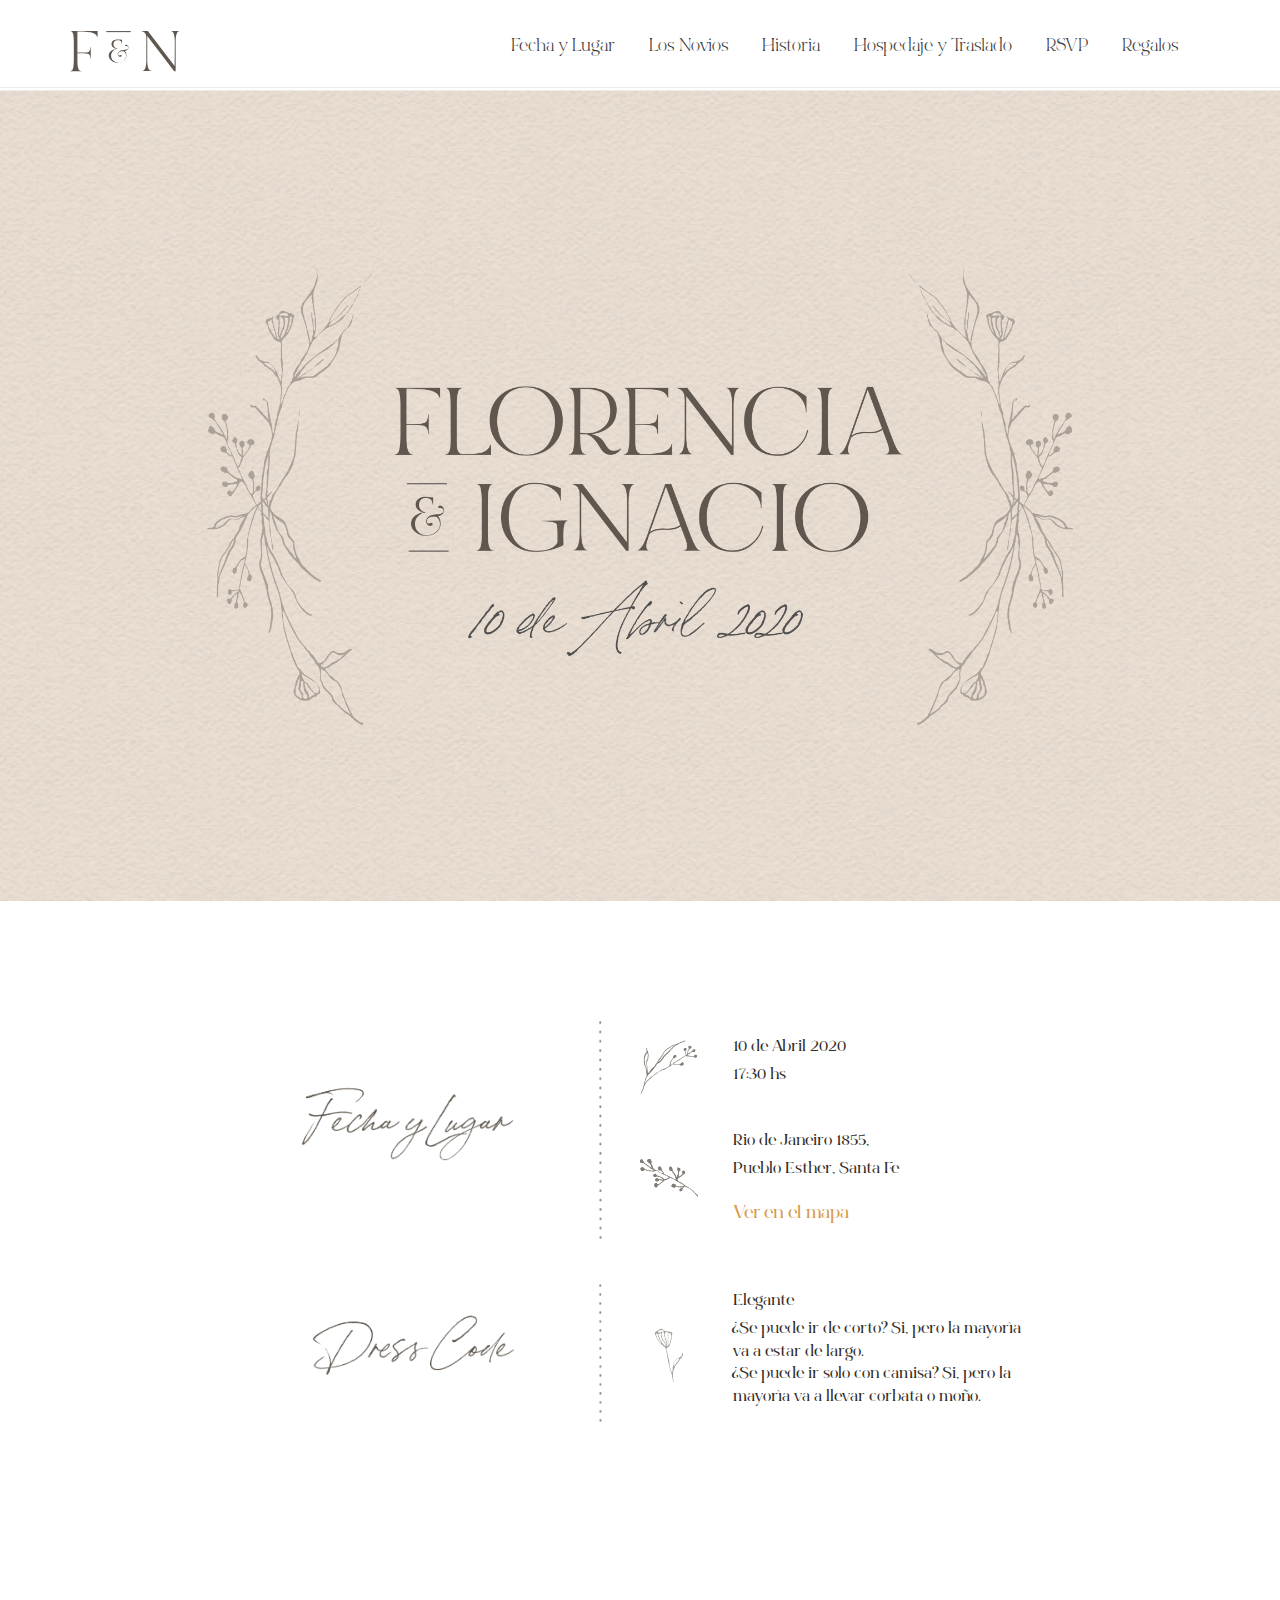
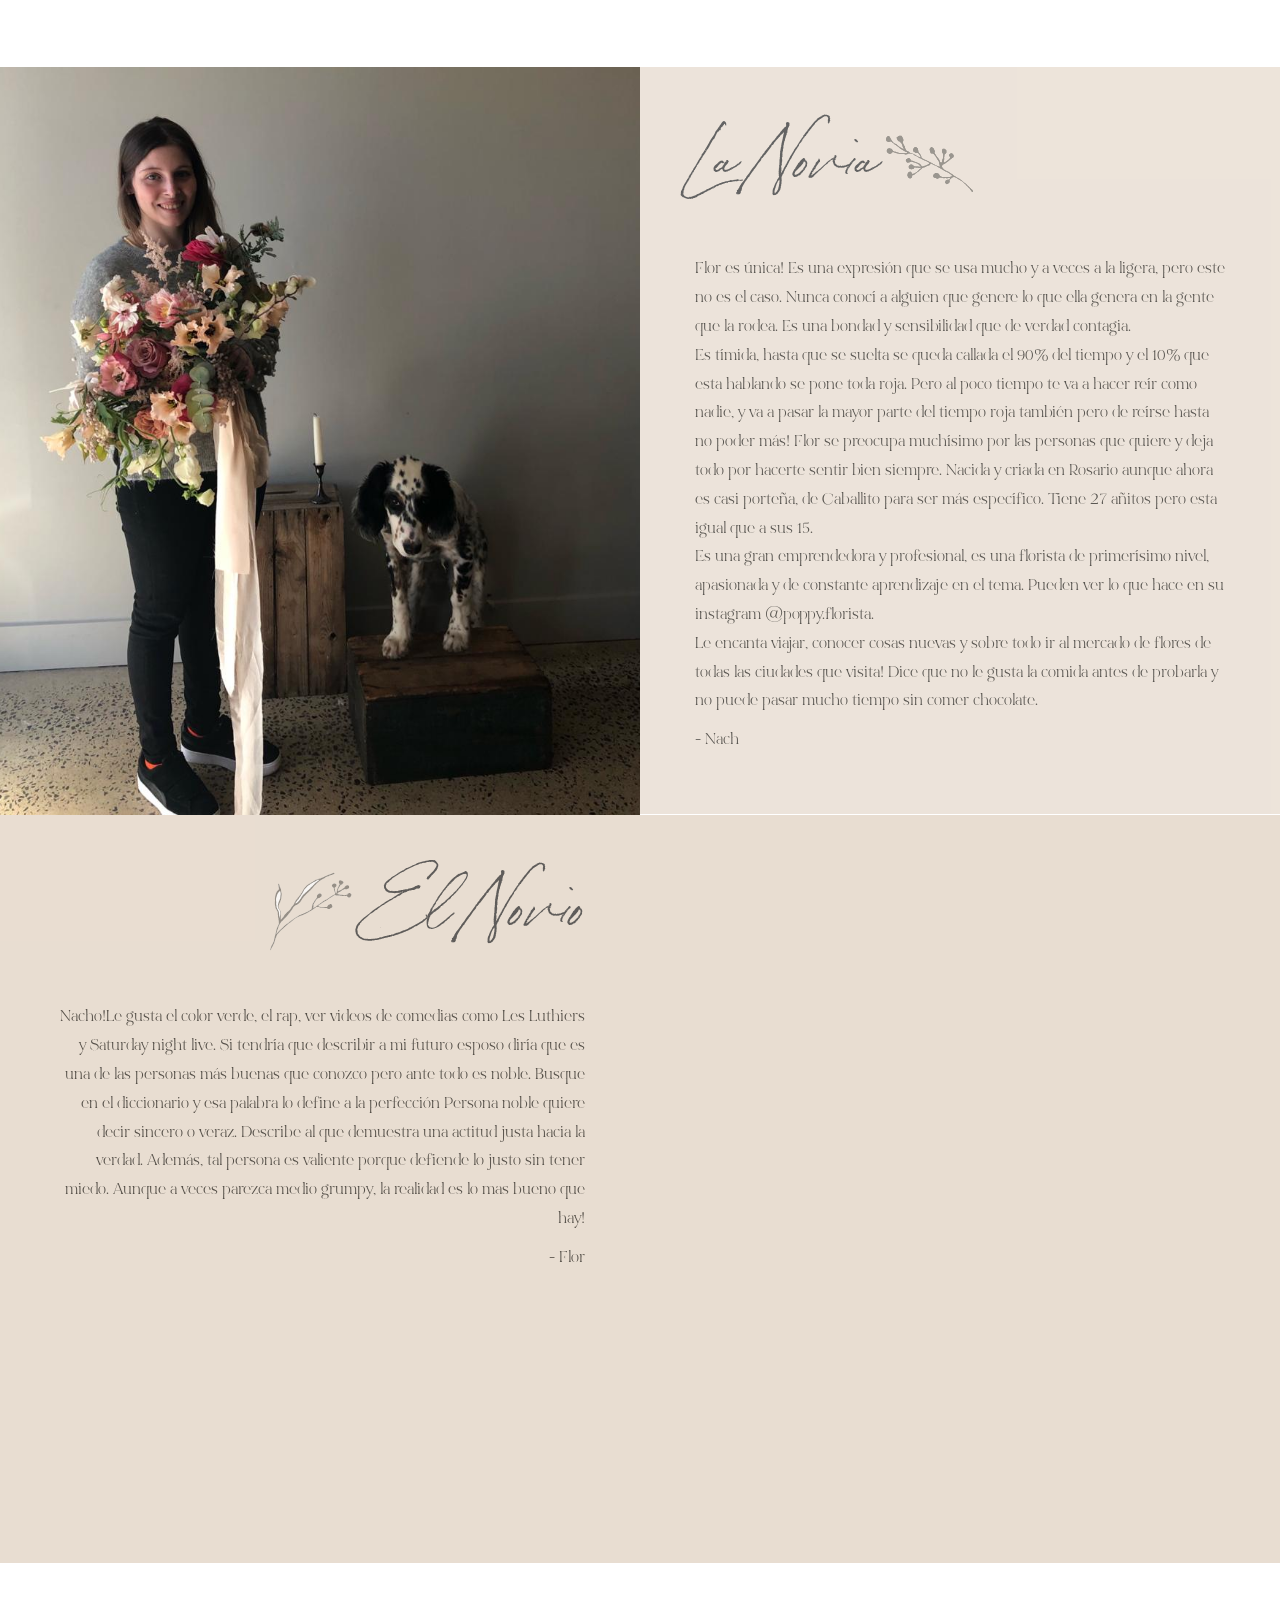
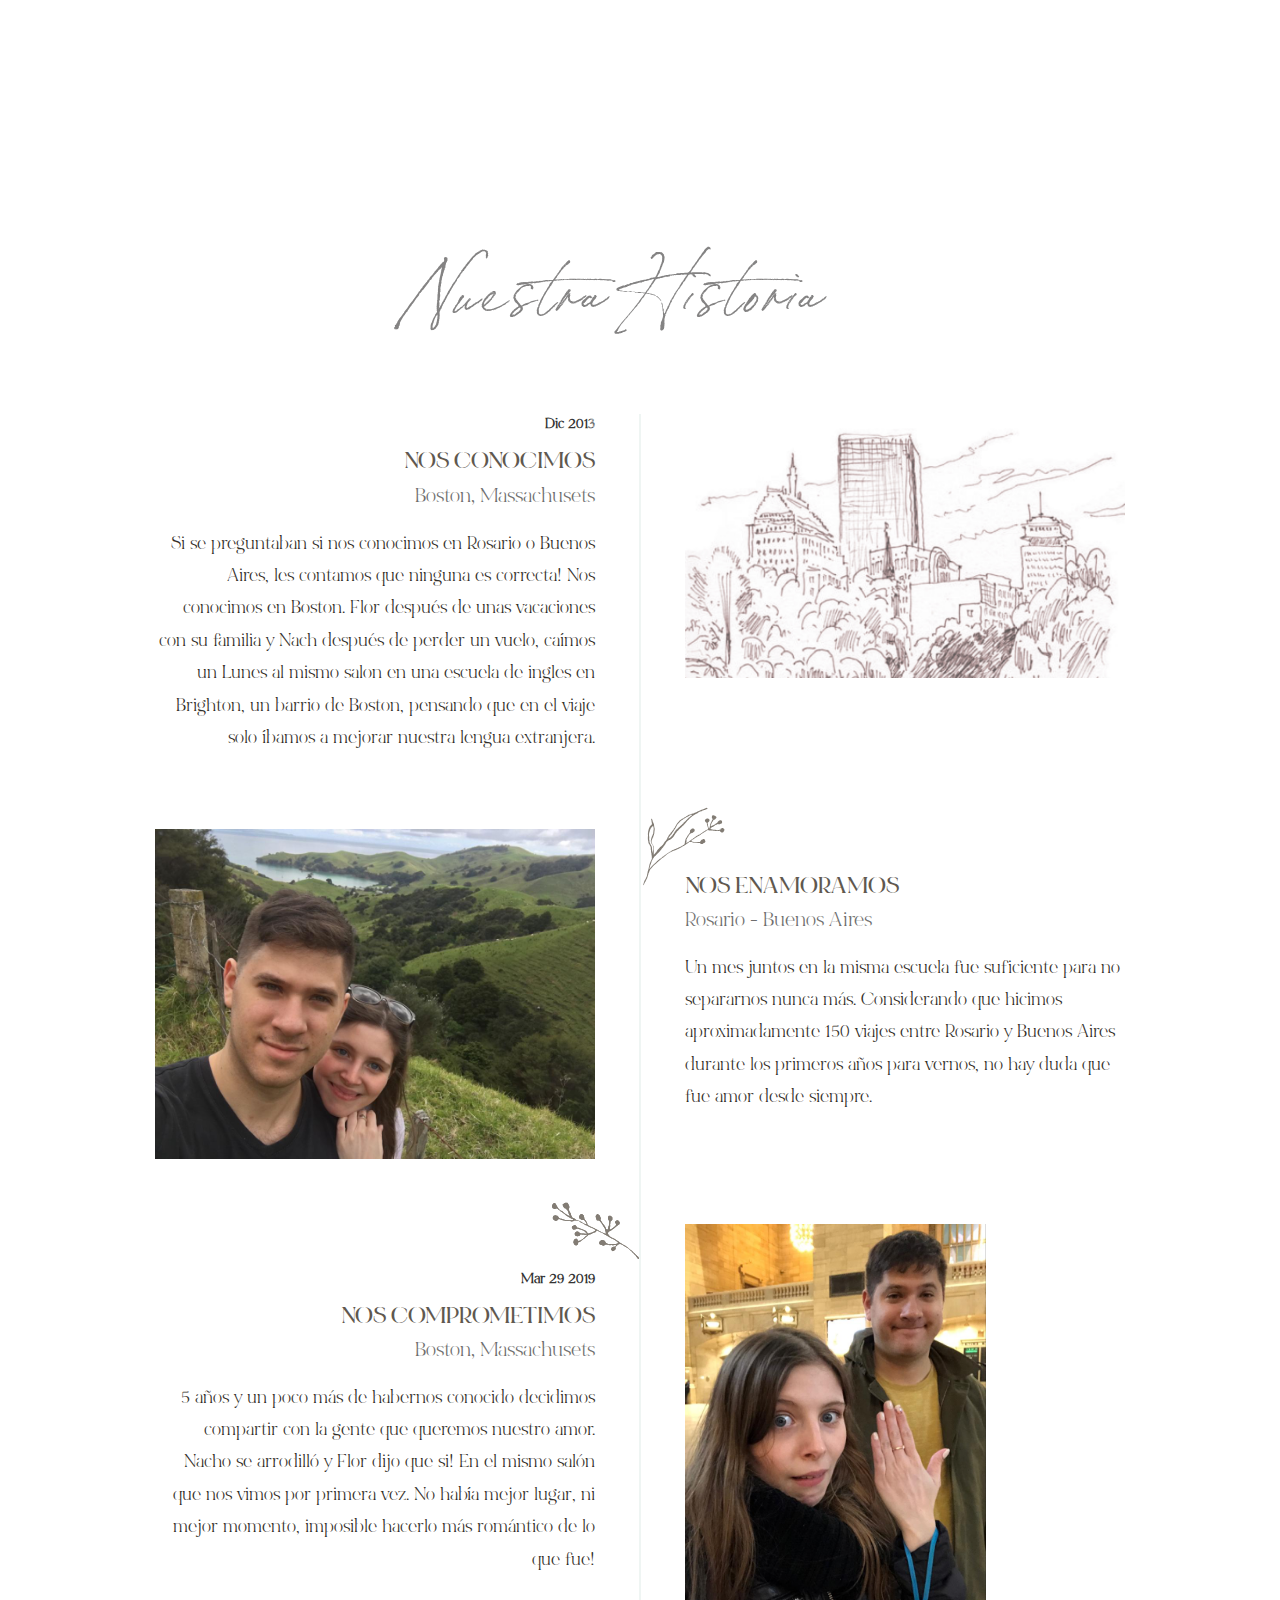
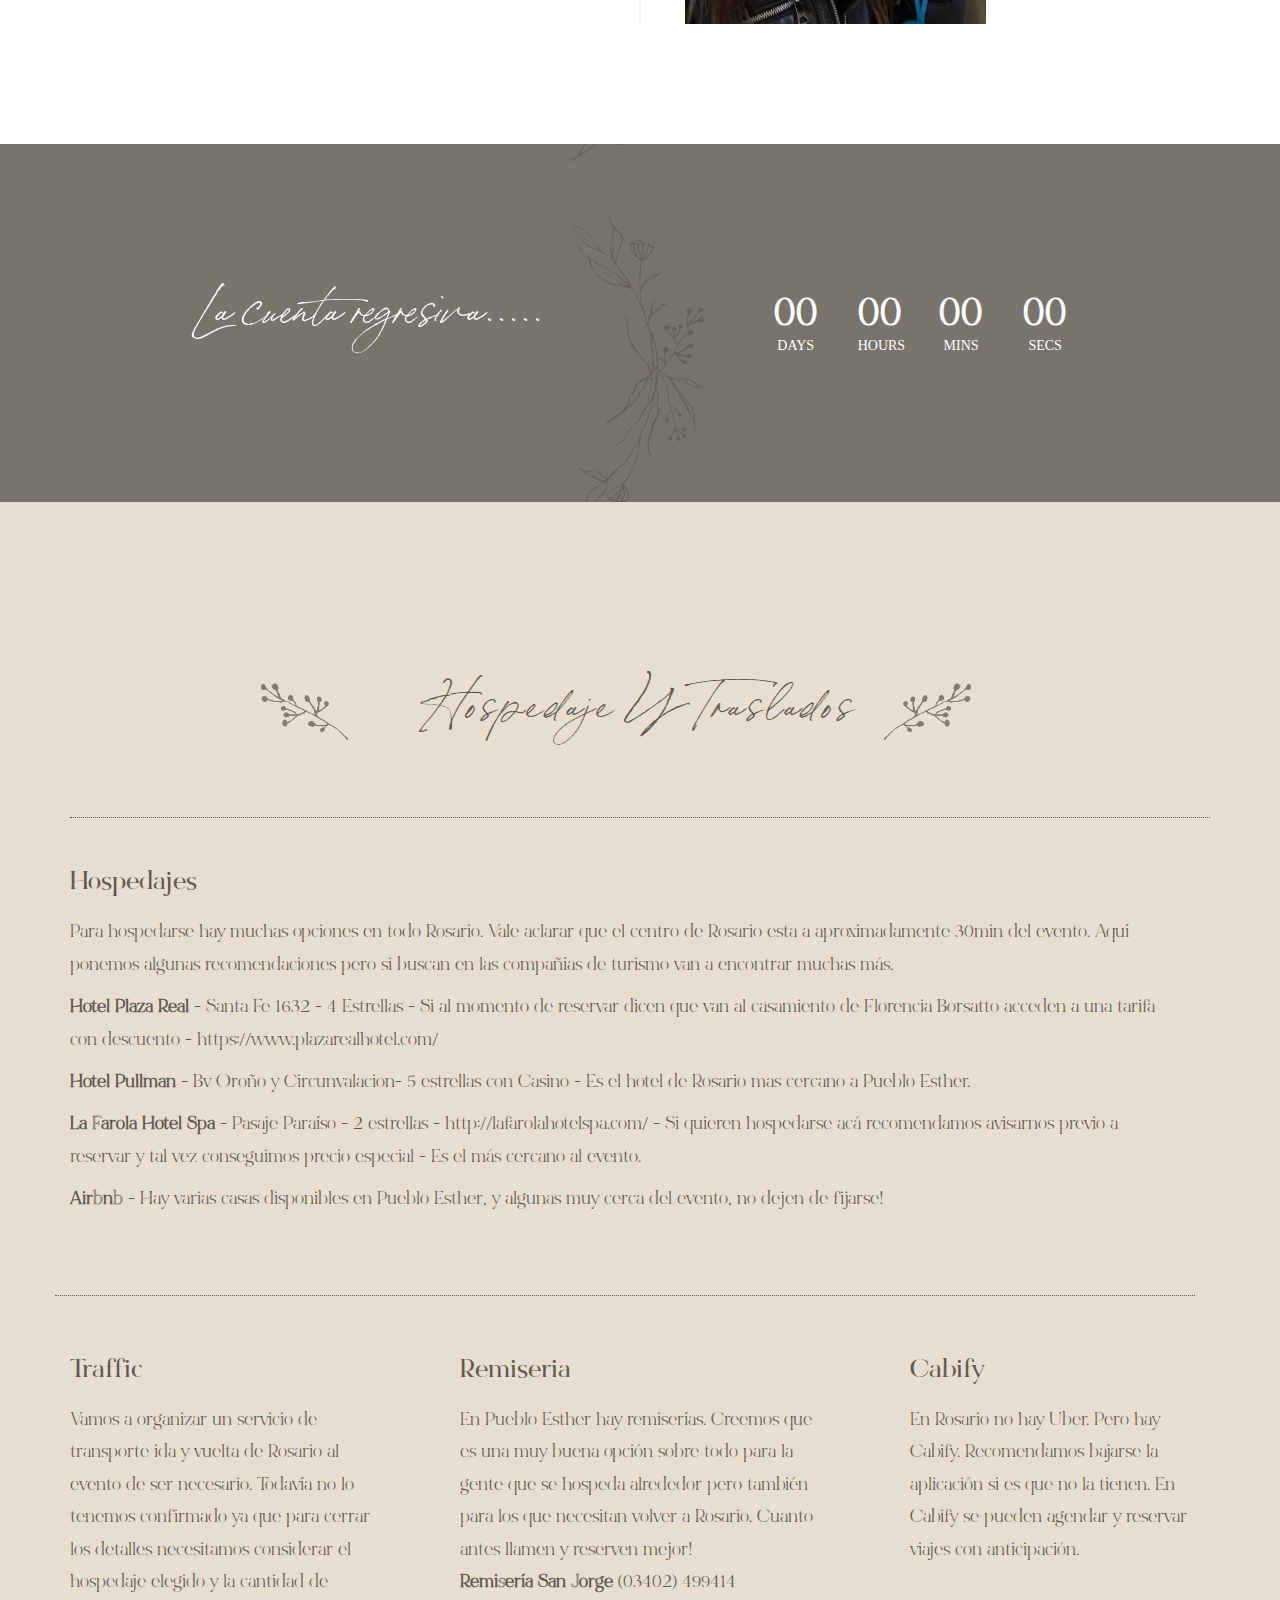
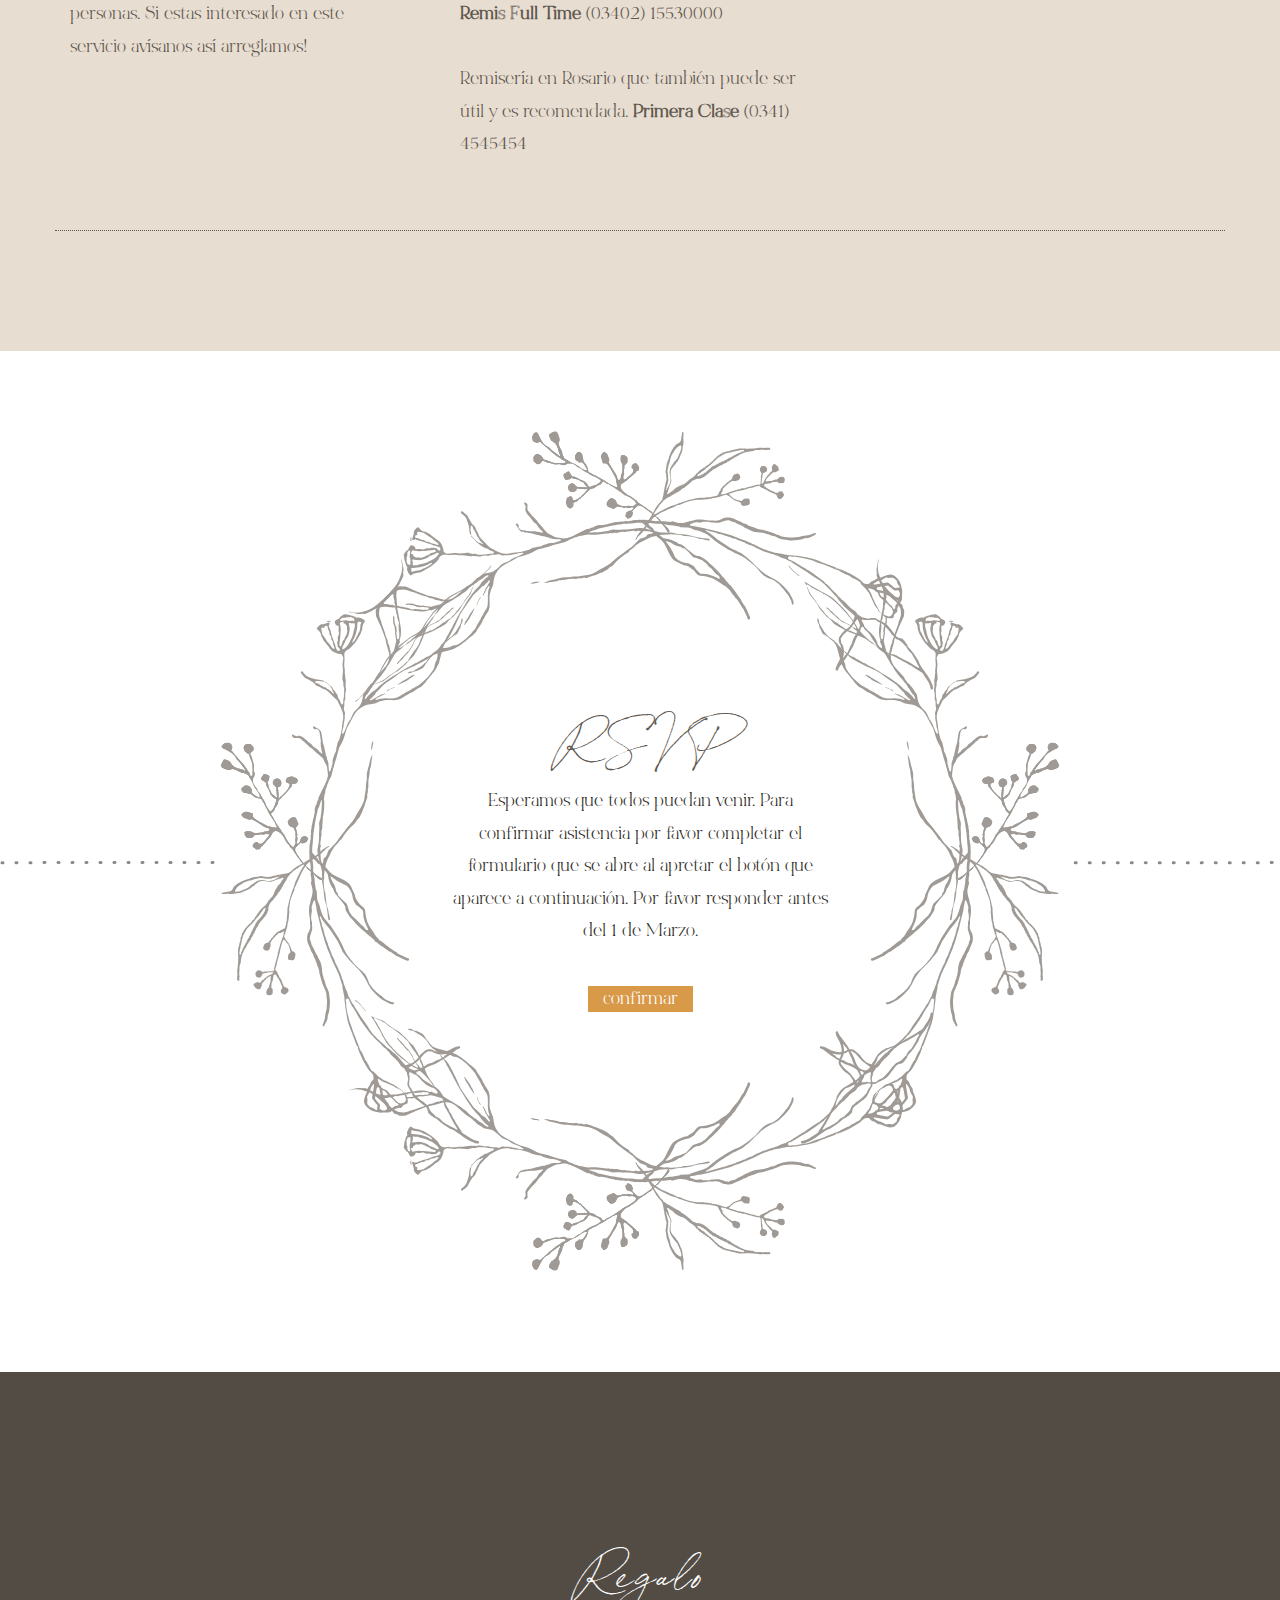
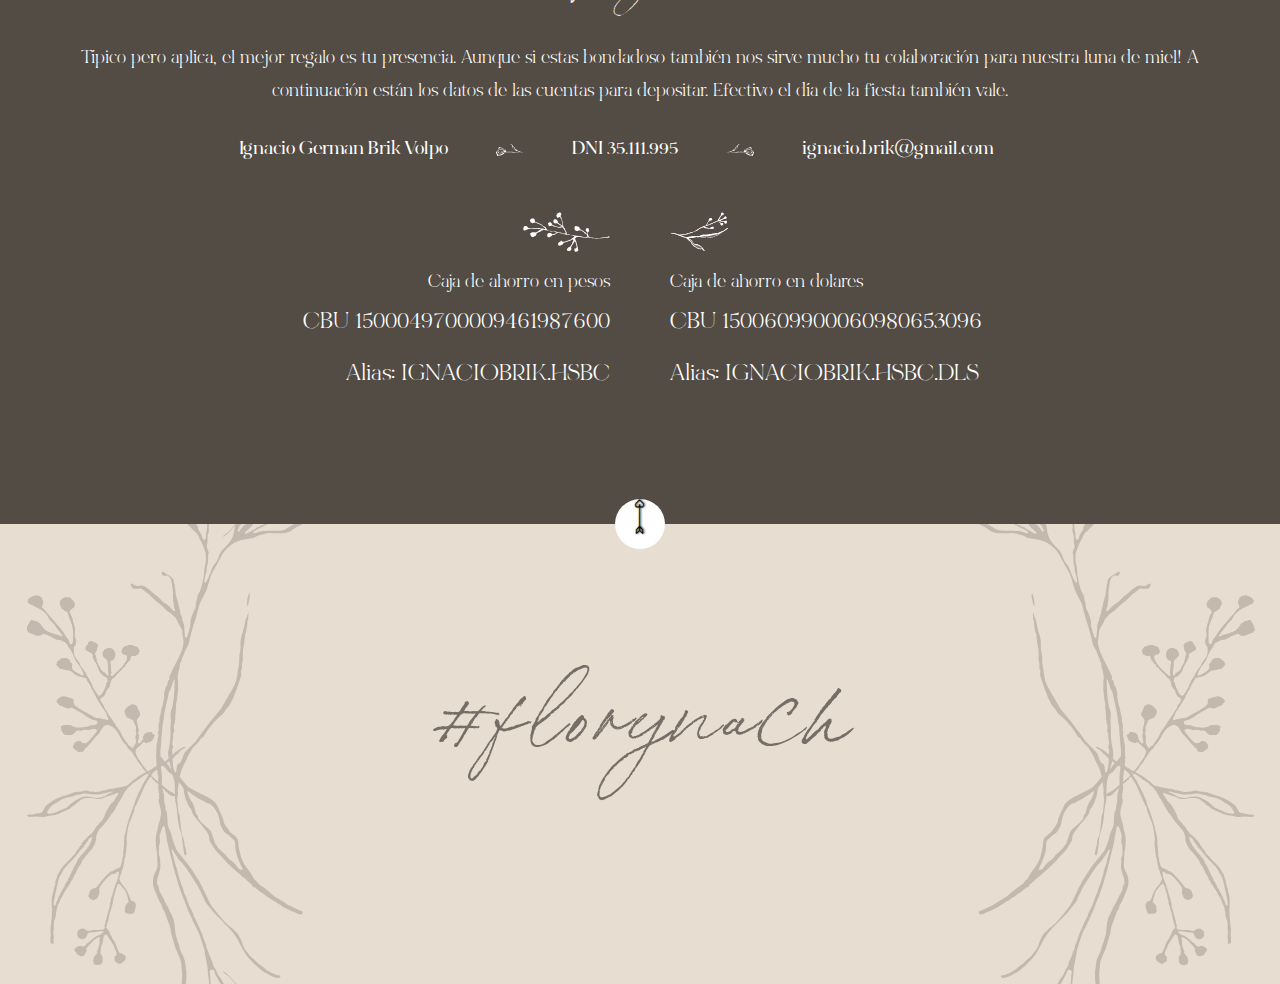
==== commit e7dc701a: "fix typo" ====
--- a/index.html
+++ b/index.html
@@ -237,7 +237,7 @@
                                         <img src="images/events/group-11.svg" alt>
                                         <h3>El Novio</h3>
                                     </div>
-                                    <p>Nacho!Le gusta el color verde, el rap, ver videos de comedias como les lethuirs y Saturday night live. Si tendría que describir a mi futuro esposo diría que es una de las personas más buenas que conozco pero ante todo es noble. Busque en el diccionario y esa palabra lo define a la perfección Persona noble quiere decir sincero o veraz. Describe al que demuestra una actitud justa hacia la verdad. Además, tal persona es valiente porque defiende lo justo sin tener miedo. Aunque a veces parezca medio grumpy, la realidad es lo mas bueno que hay!</p>
+                                    <p>Nacho!Le gusta el color verde, el rap, ver videos de comedias como Les Luthiers y Saturday night live. Si tendría que describir a mi futuro esposo diría que es una de las personas más buenas que conozco pero ante todo es noble. Busque en el diccionario y esa palabra lo define a la perfección Persona noble quiere decir sincero o veraz. Describe al que demuestra una actitud justa hacia la verdad. Además, tal persona es valiente porque defiende lo justo sin tener miedo. Aunque a veces parezca medio grumpy, la realidad es lo mas bueno que hay!</p>
                                     <p>- Flor</p>
                                 </div>
                             </div>
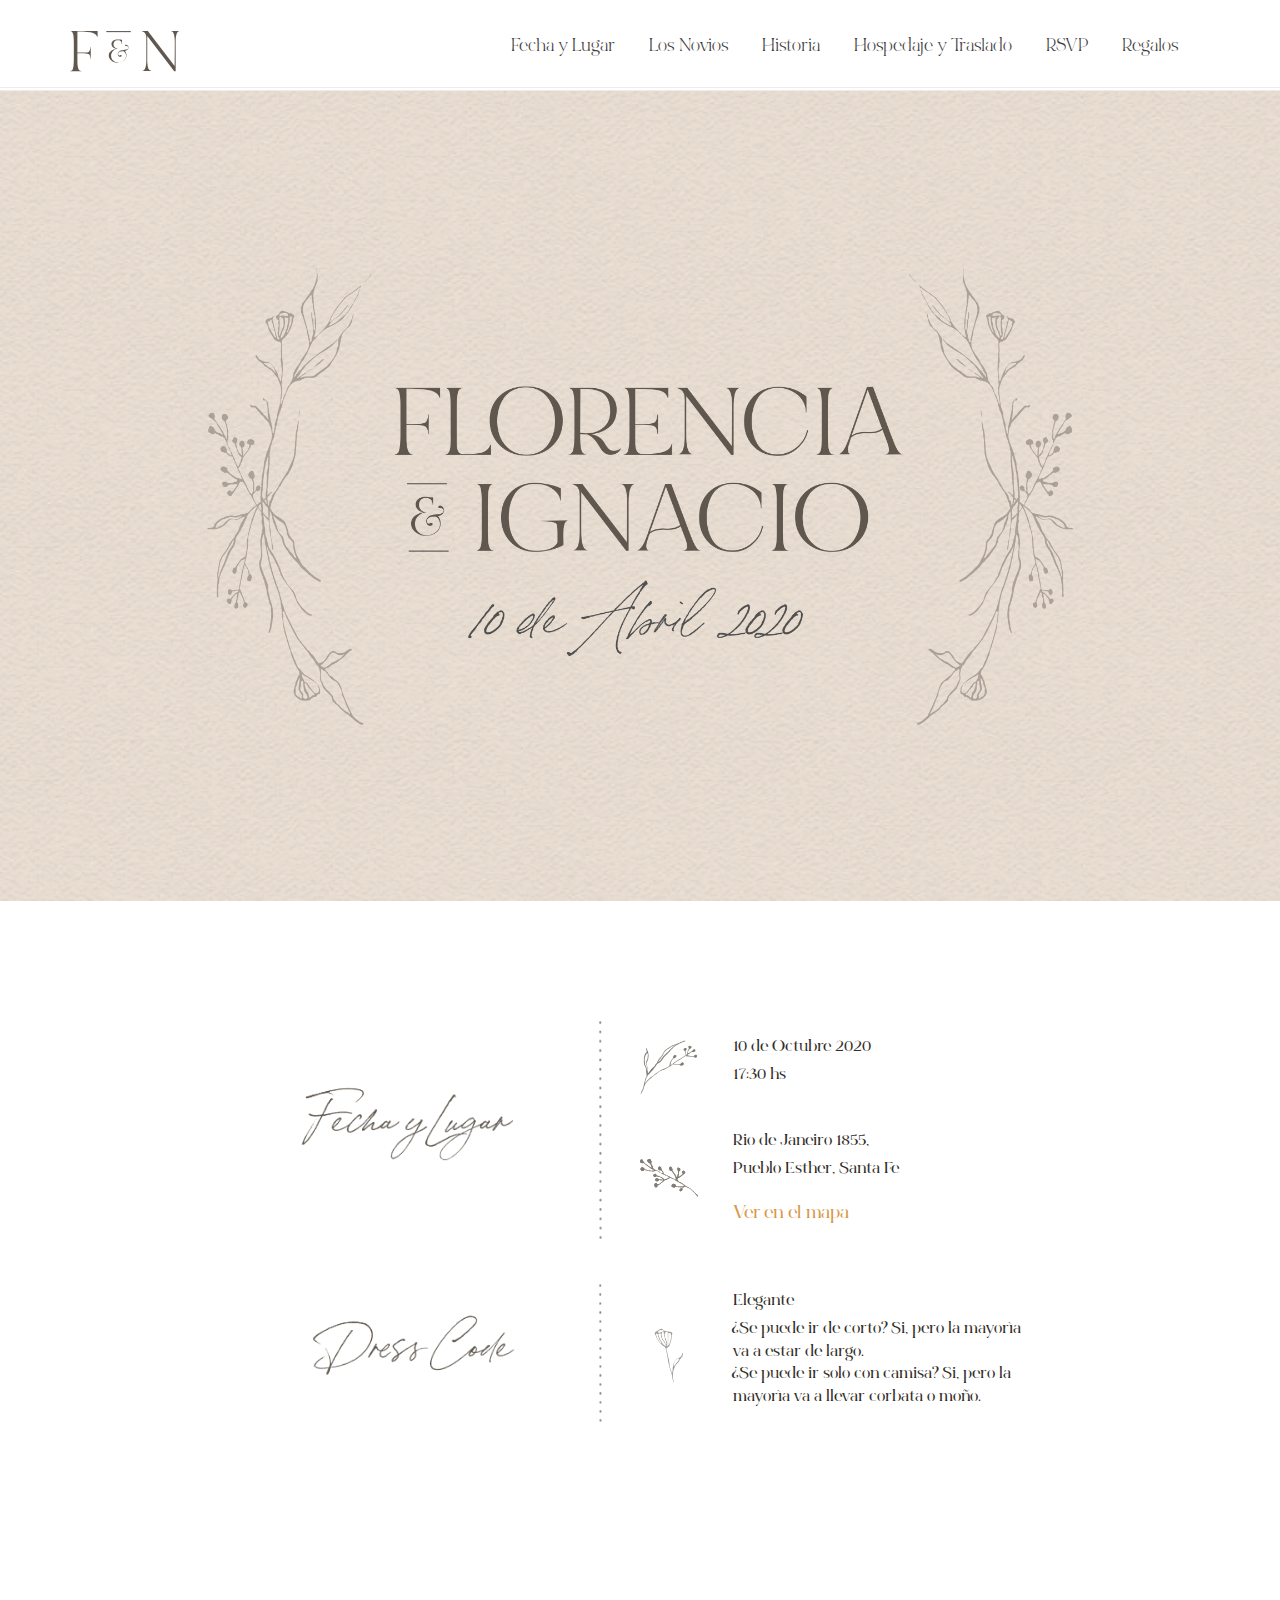
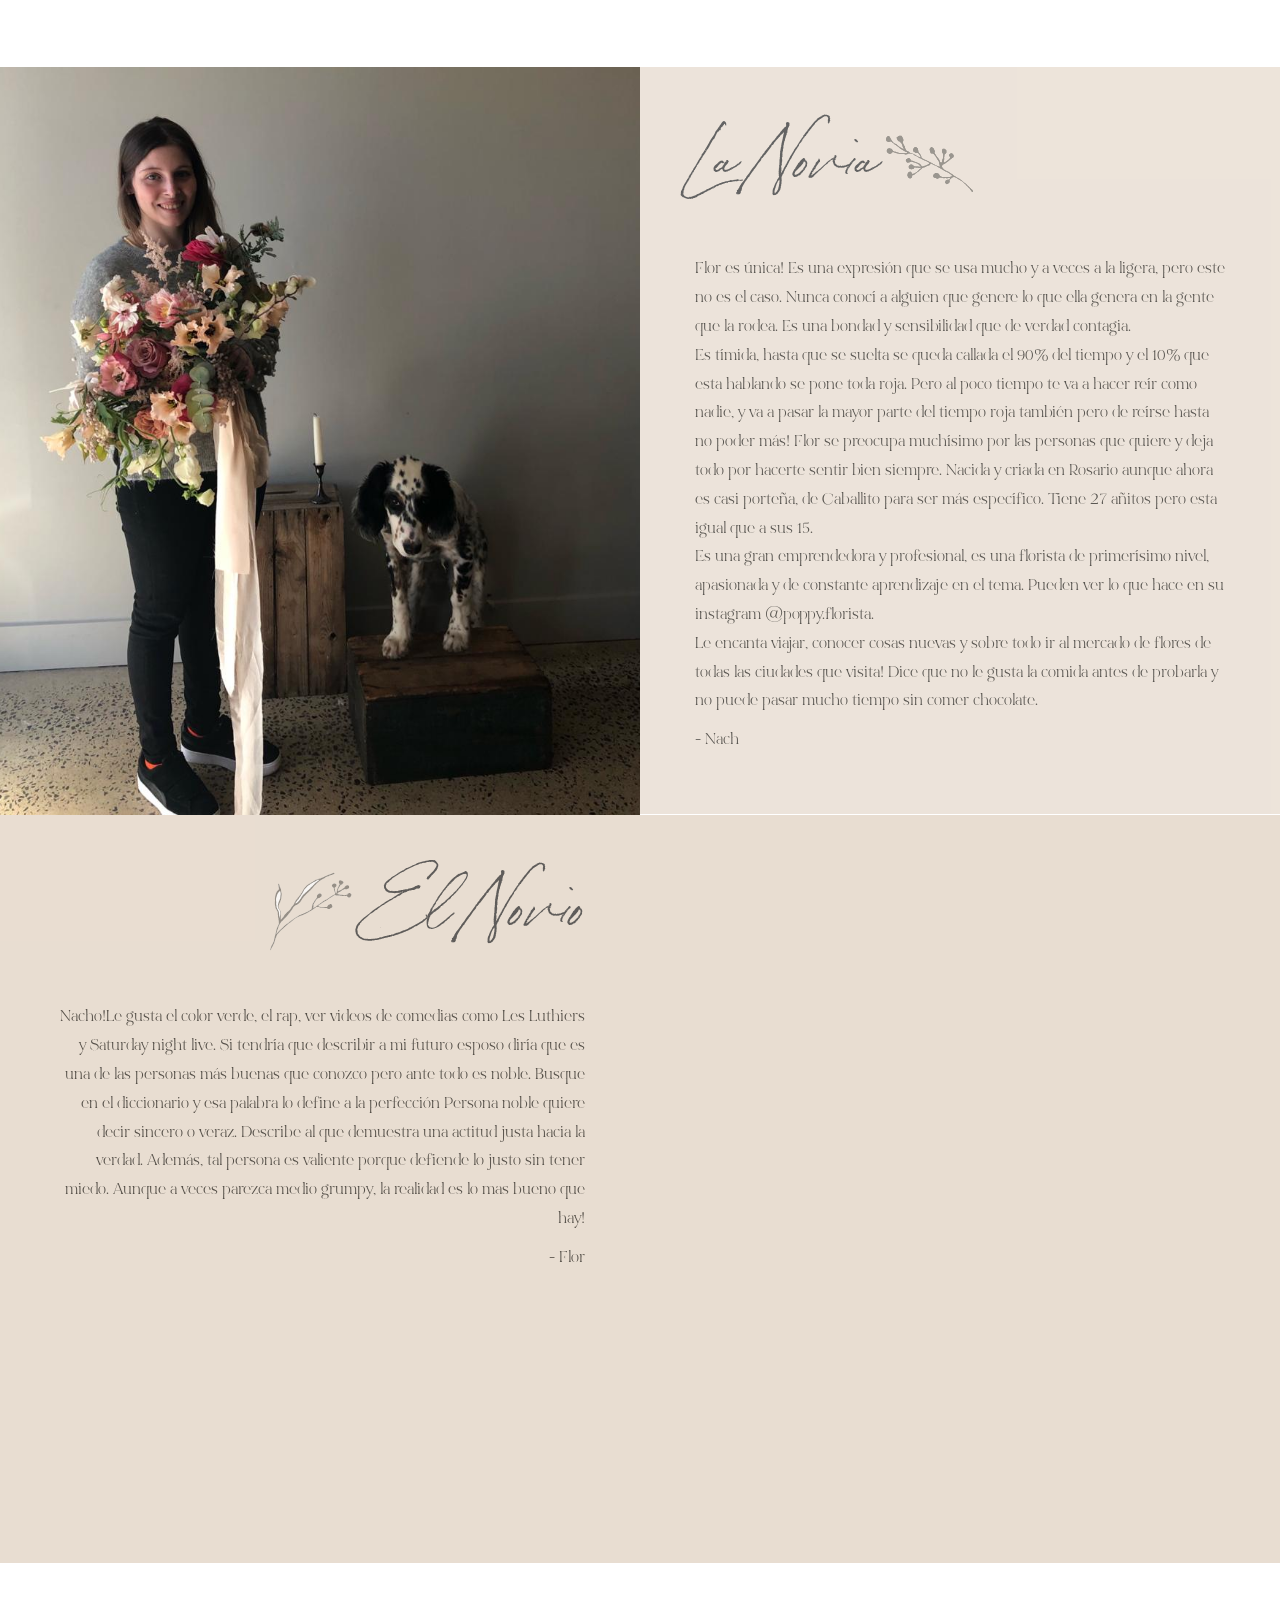
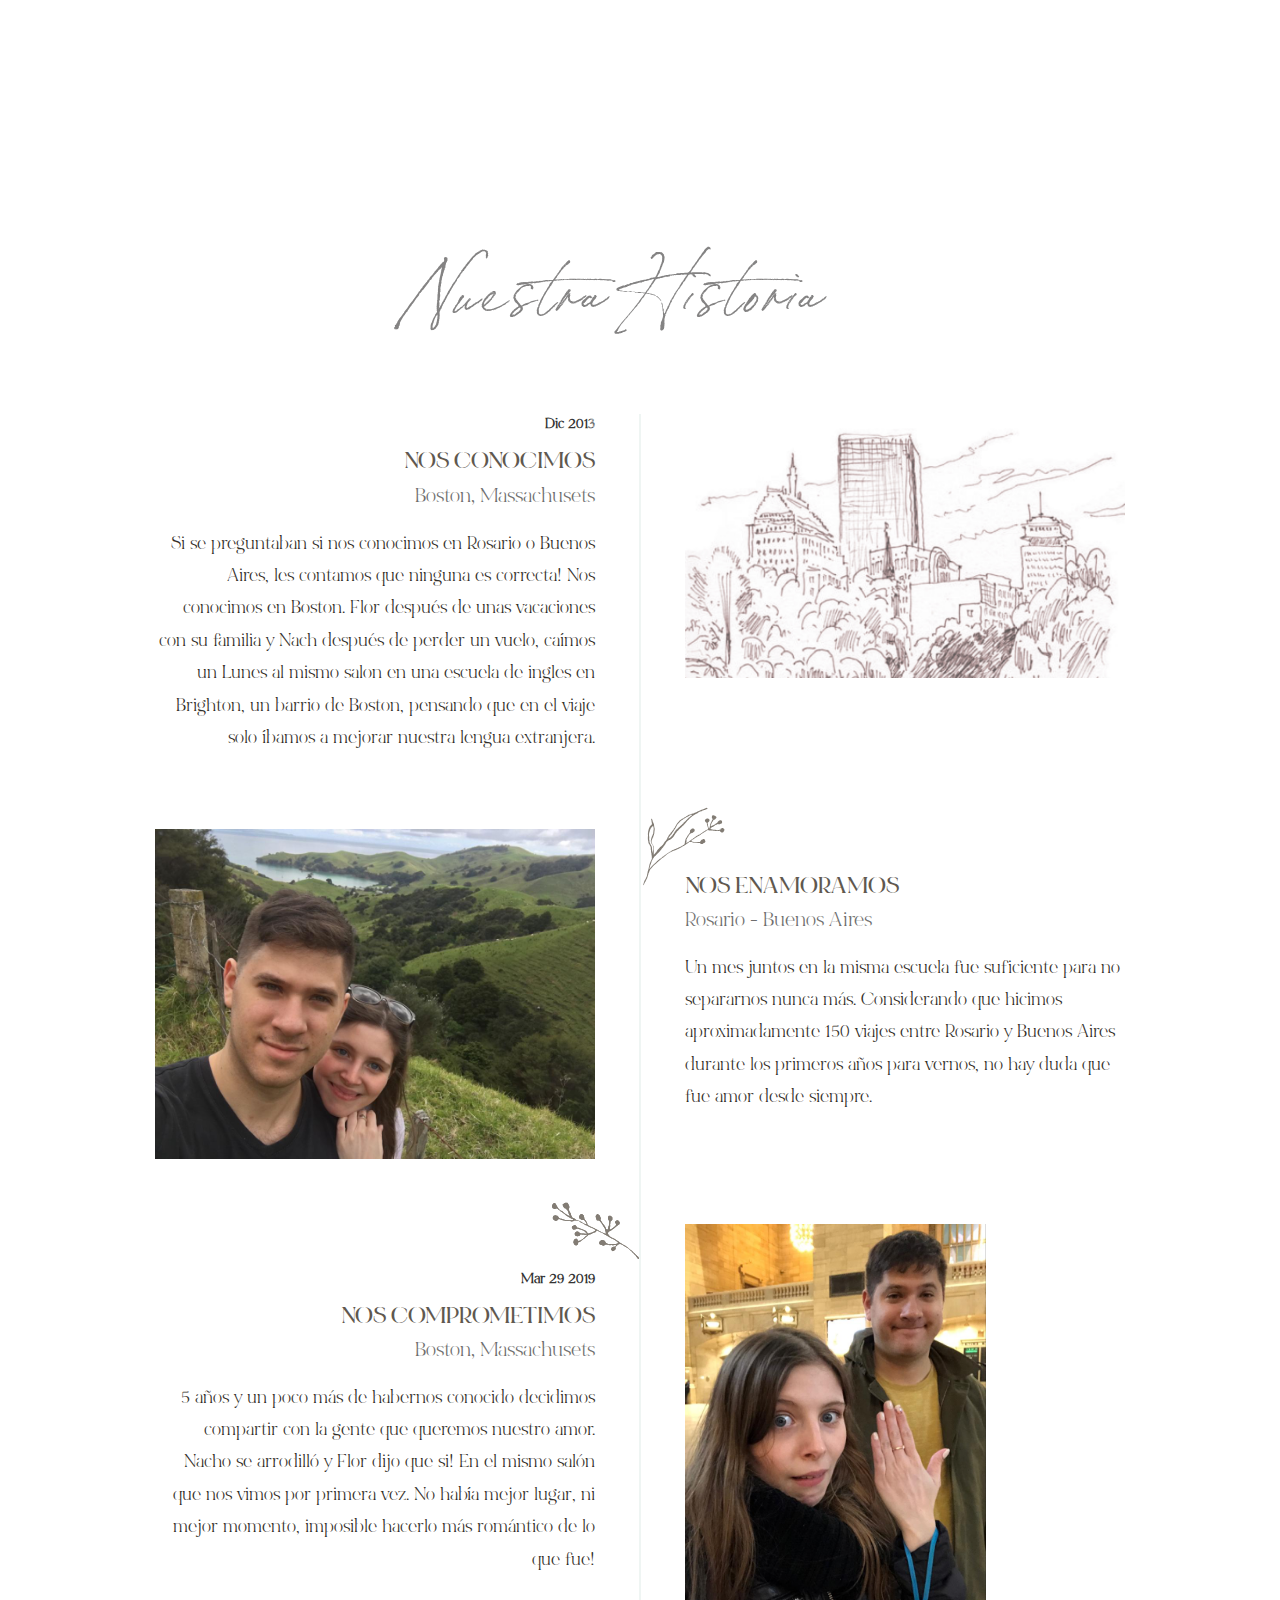
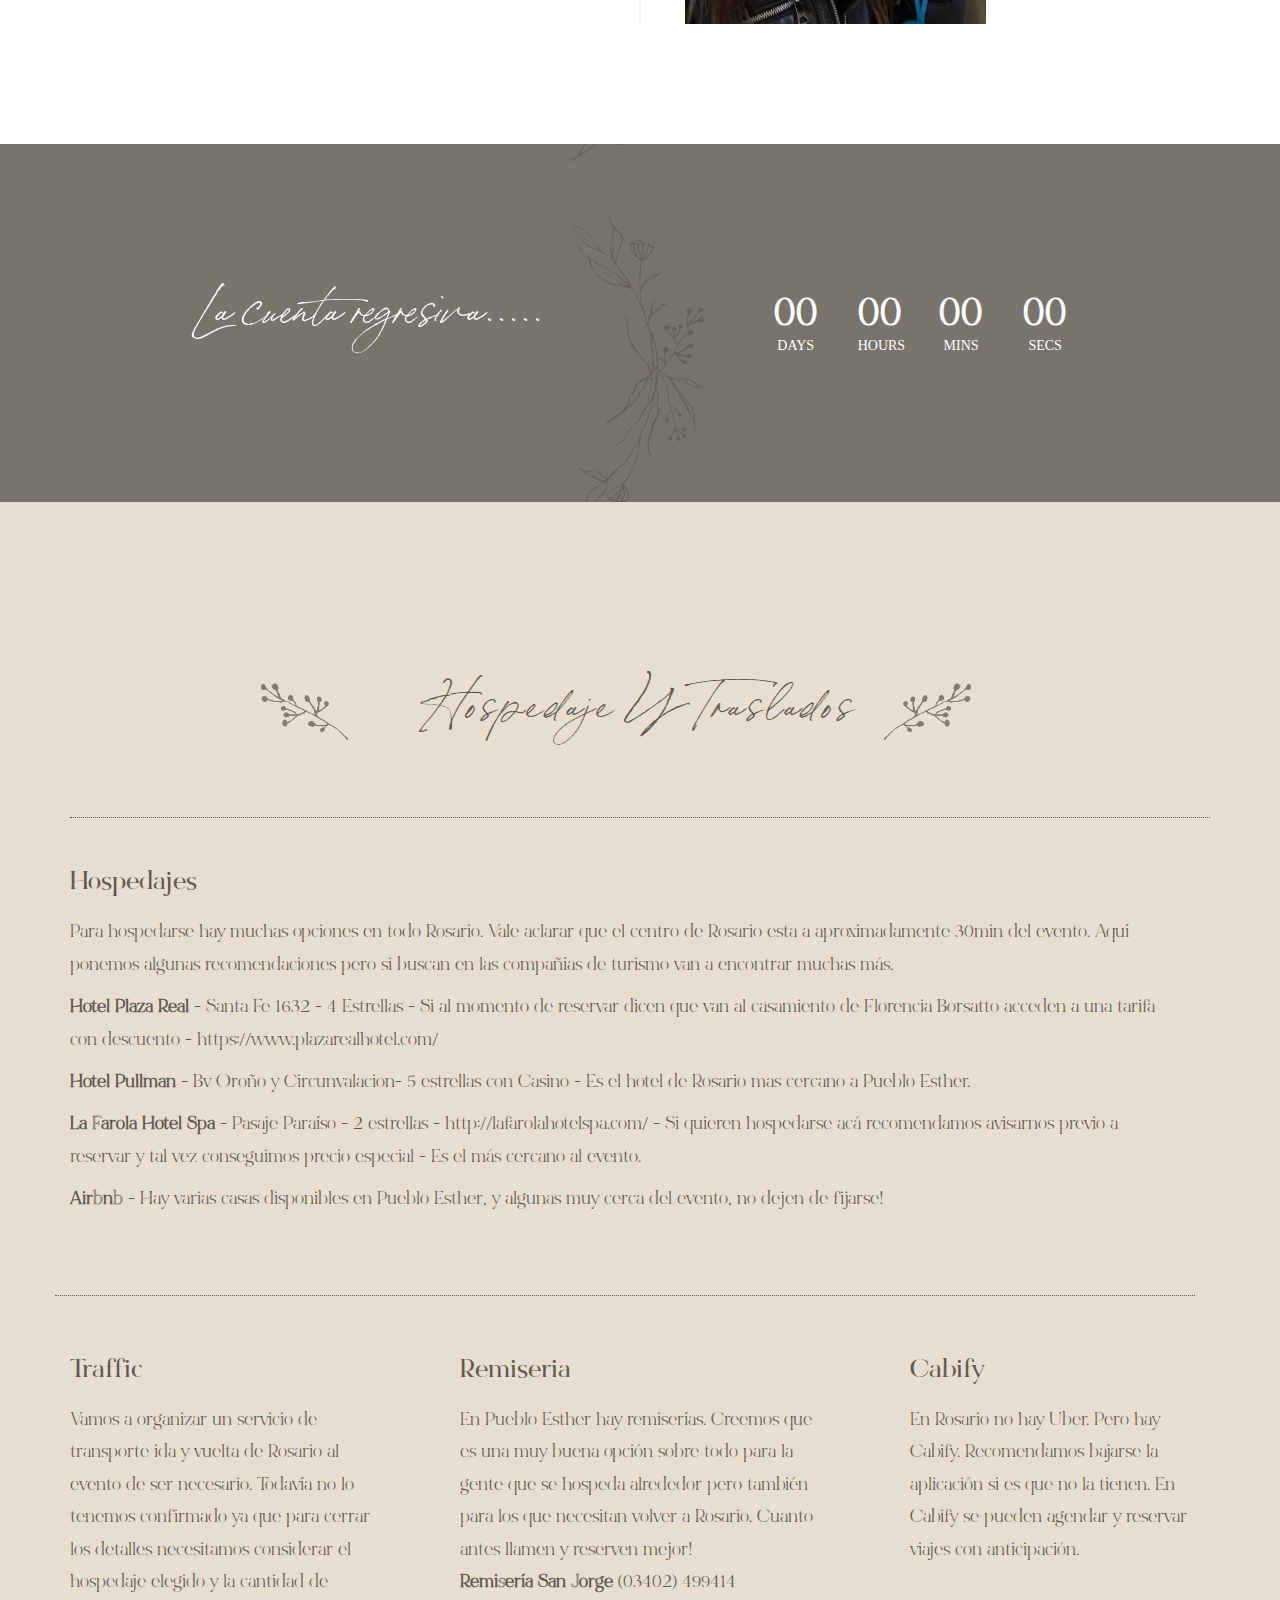
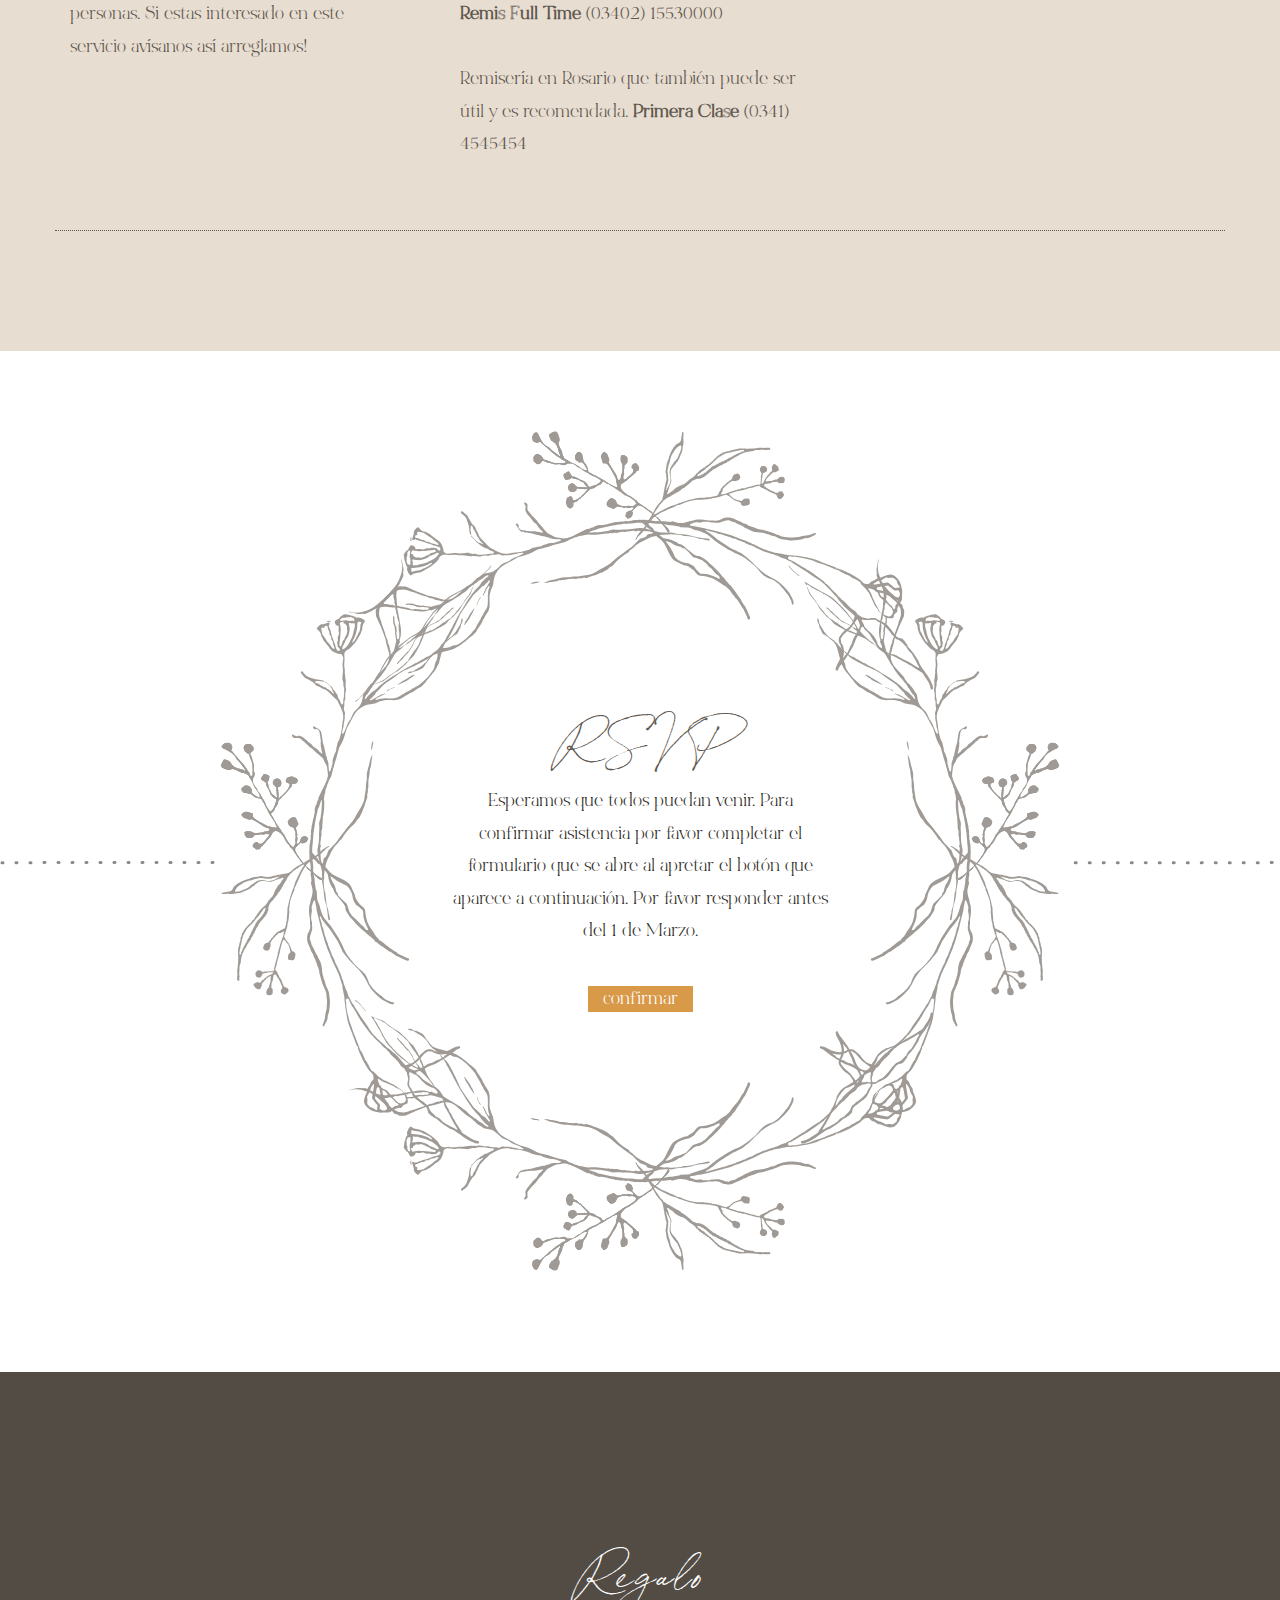
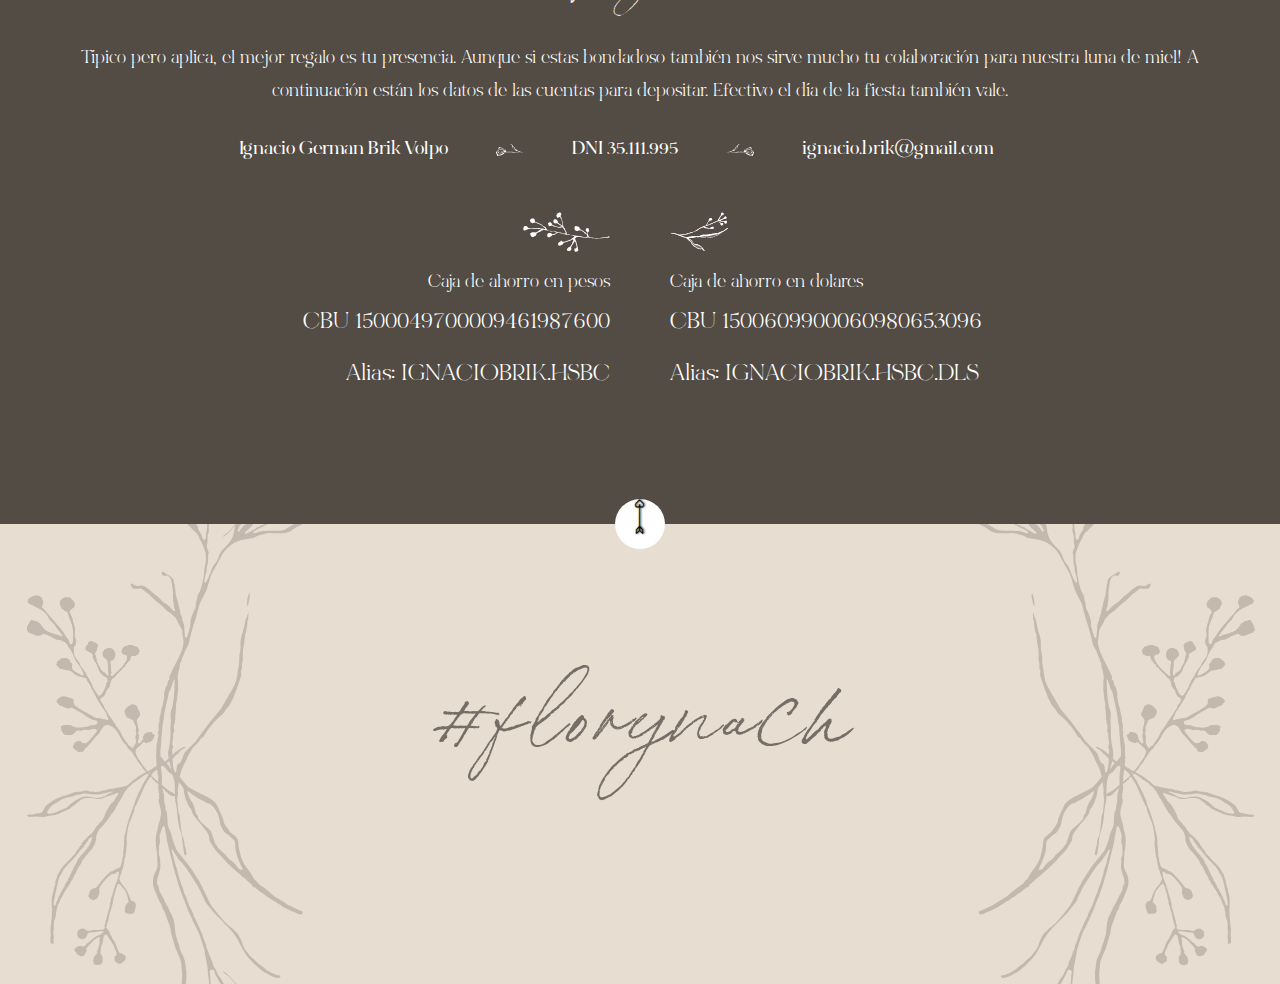
==== commit ceb9baa9: "update date to be october" ====
--- a/index.html
+++ b/index.html
@@ -161,7 +161,7 @@
                                     <img src="images/events/group-11.svg" alt>
                                     <div class="details">
                                         <ul>
-                                            <li> 10 de Abril 2020</li>
+                                            <li> 10 de Octubre 2020</li>
                                             <li> 17:30 hs</li>
                                         </ul>
                                     </div>
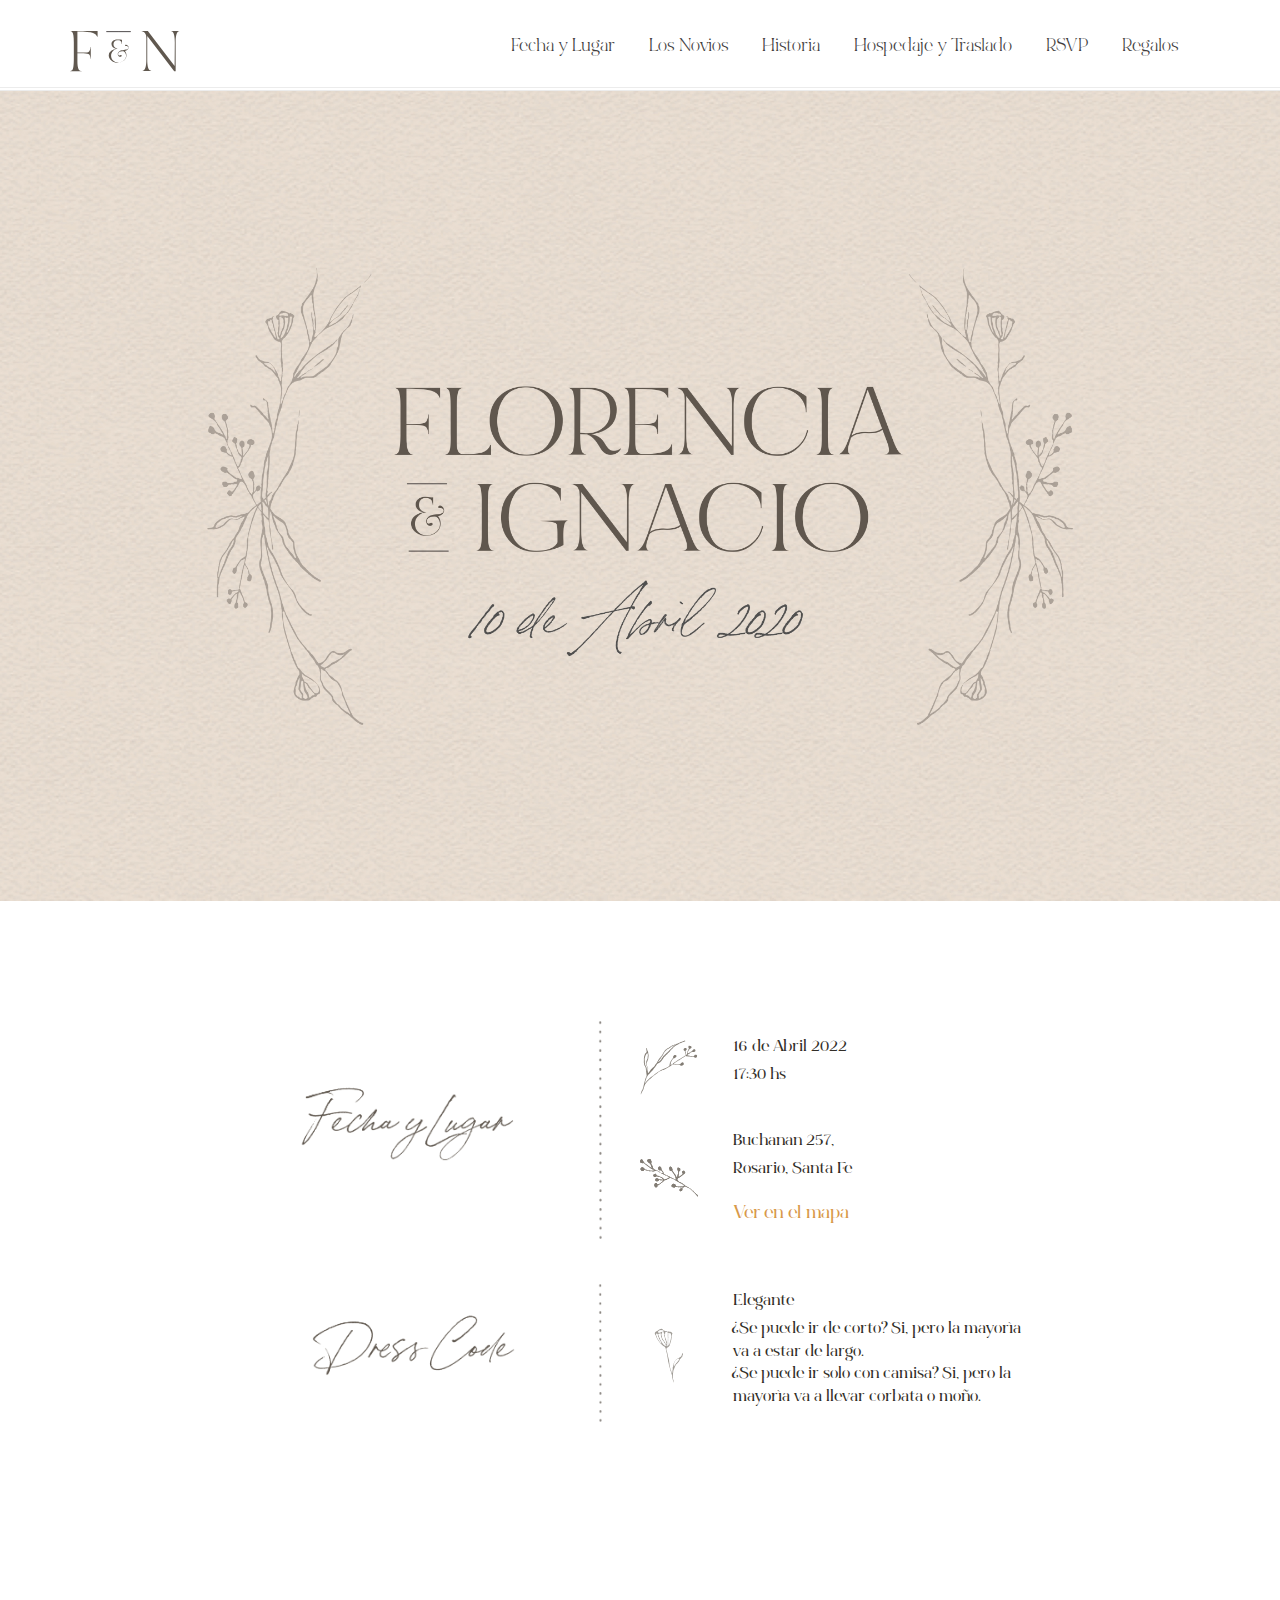
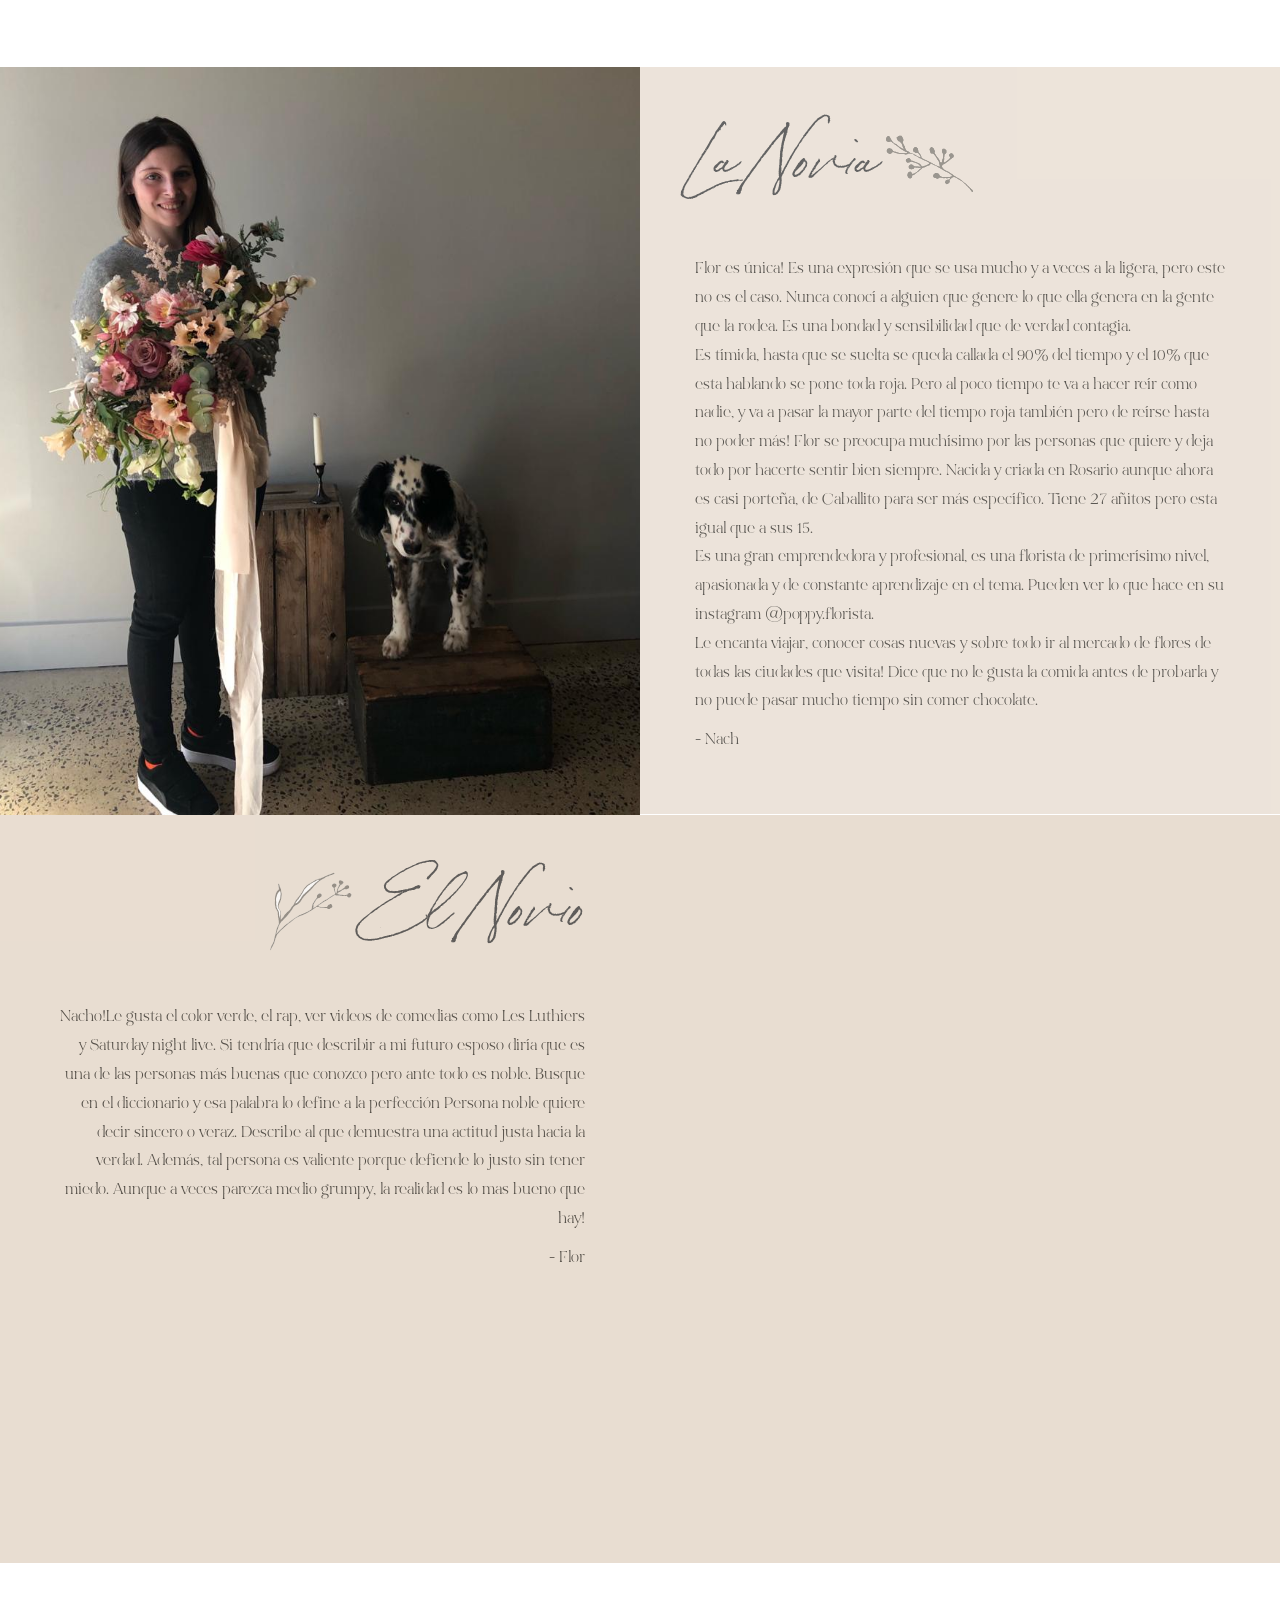
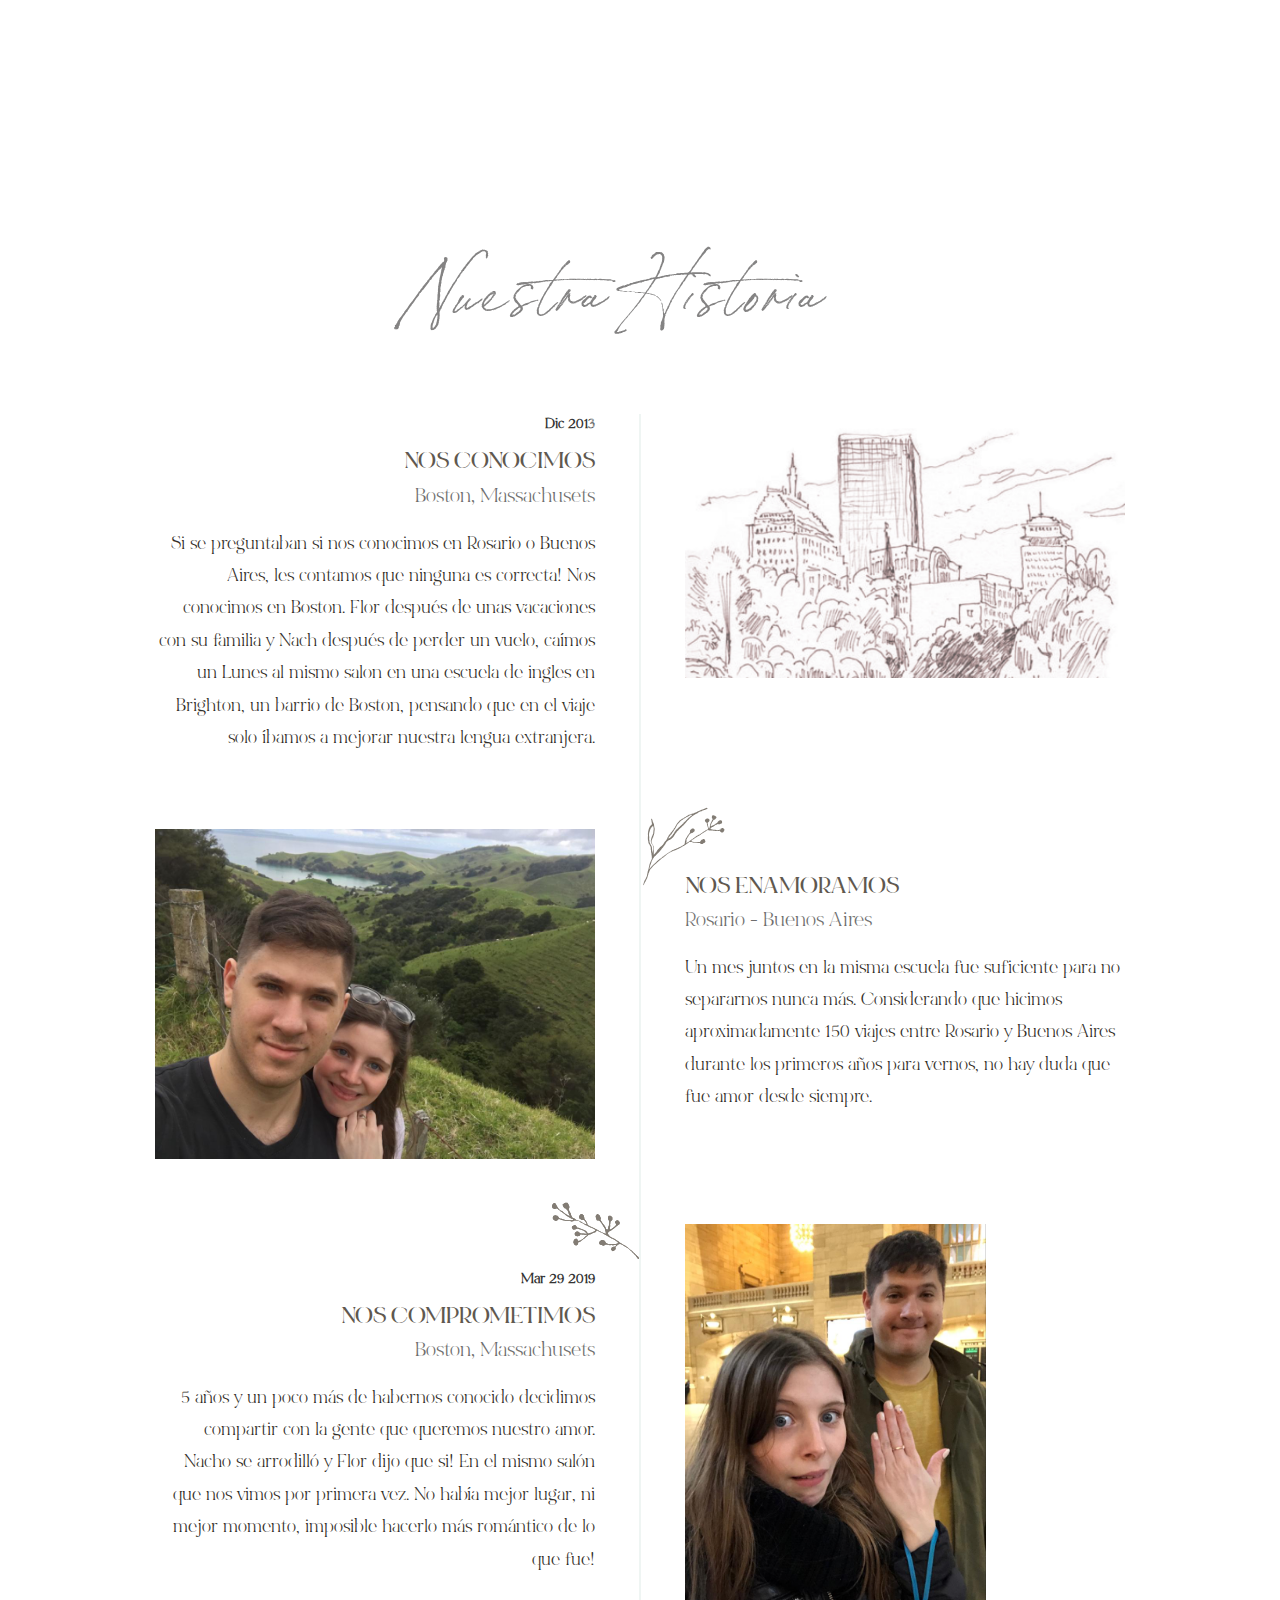
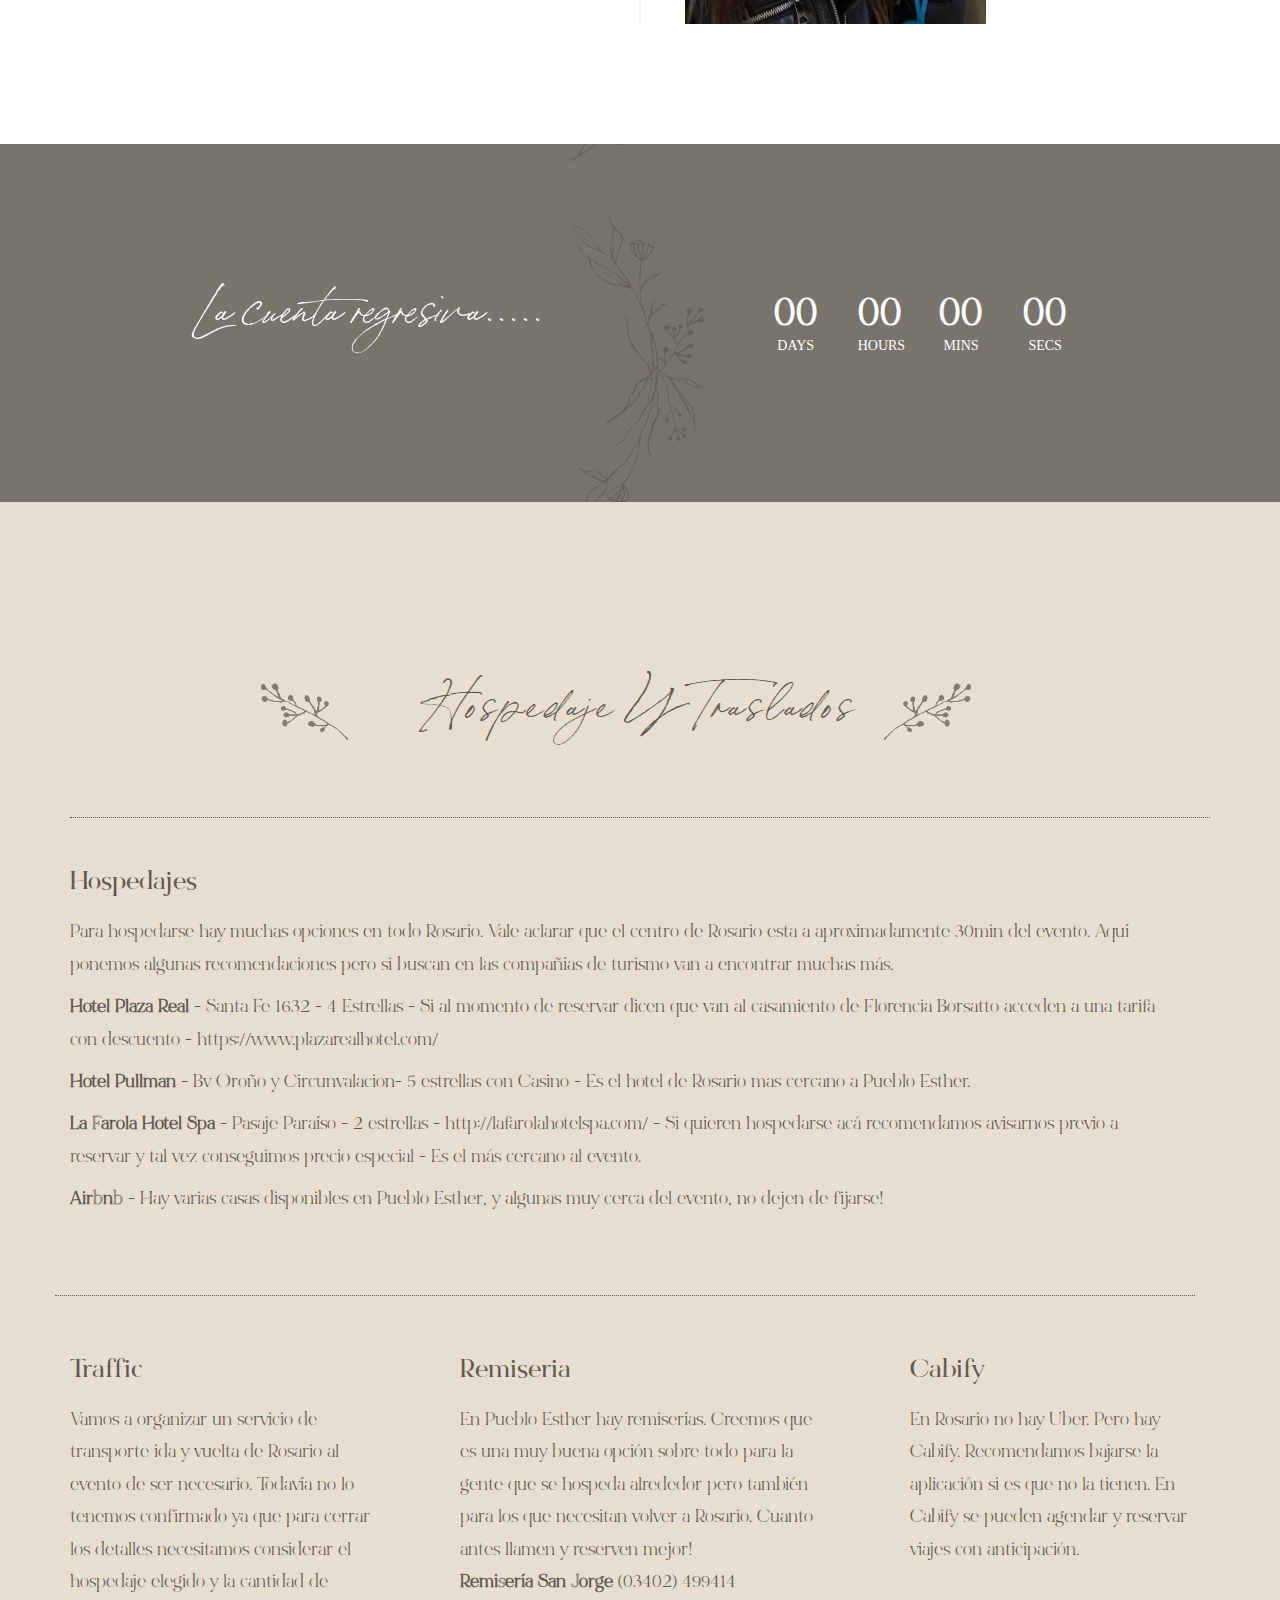
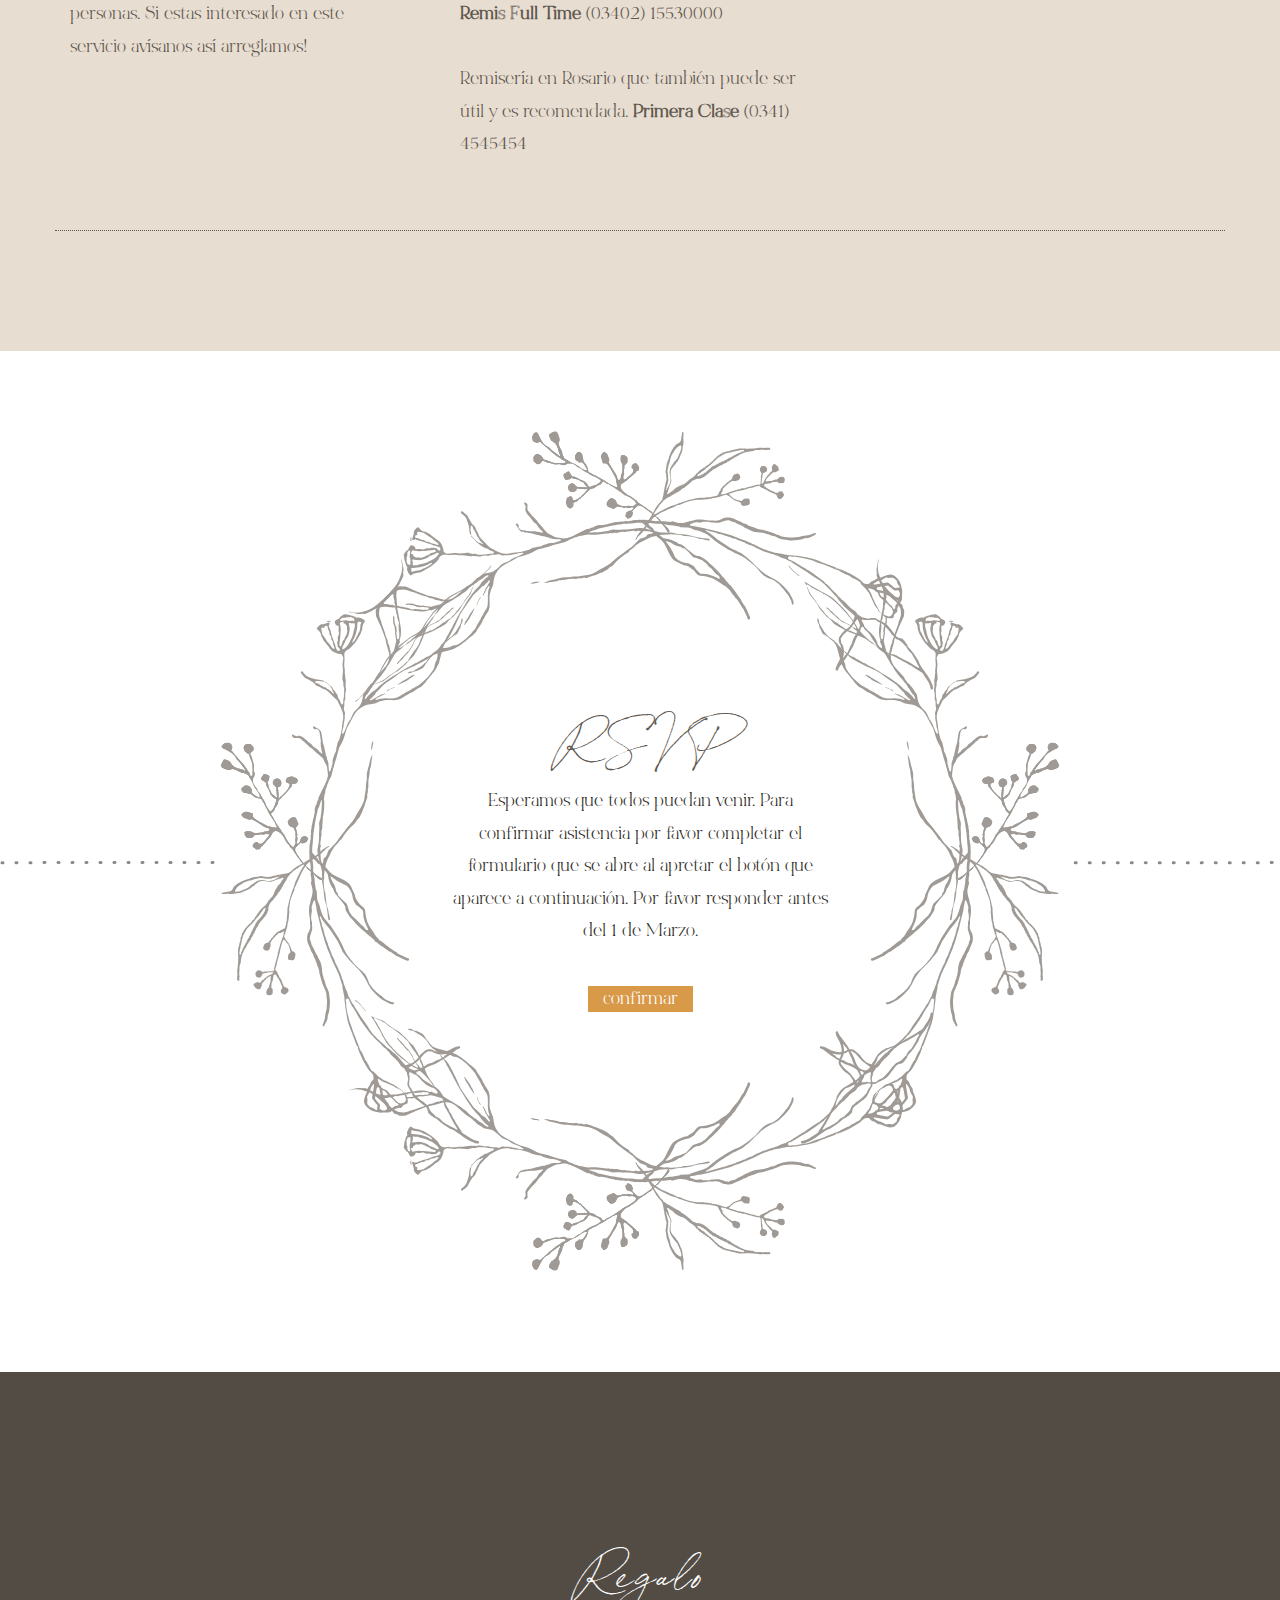
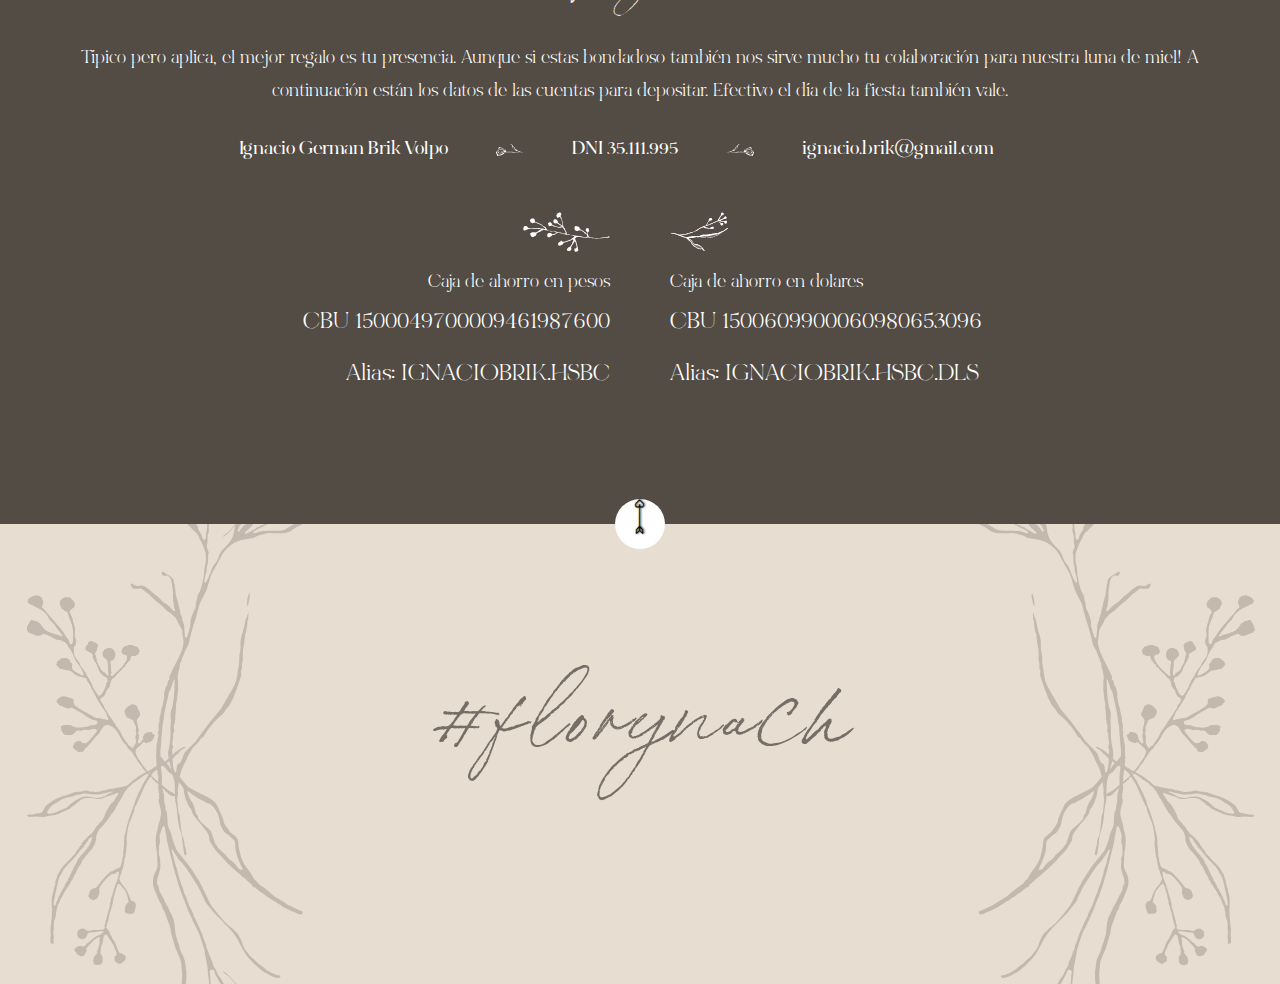
==== commit 14c7d868: "Update date, location  and clock" ====
--- a/index.html
+++ b/index.html
@@ -161,7 +161,7 @@
                                     <img src="images/events/group-11.svg" alt>
                                     <div class="details">
                                         <ul>
-                                            <li> 10 de Octubre 2020</li>
+                                            <li> 16 de Abril 2022</li>
                                             <li> 17:30 hs</li>
                                         </ul>
                                     </div>
@@ -170,10 +170,10 @@
                                     <img src="images/events/group-16.svg" alt>
                                     <div class="details">
                                         <ul>
-                                            <li> Rio de Janeiro 1855,</li>
-                                            <li> Pueblo Esther, Santa Fe</li>
+                                            <li> Buchanan 257,</li>
+                                            <li> Rosario, Santa Fe</li>
                                         </ul>
-                                        <a class="see-location-btn popup-gmaps" href="https://www.google.com/maps/embed?pb=!1m18!1m12!1m3!1d1671.5862402742919!2d-60.55727867855091!3d-33.07824662904162!2m3!1f0!2f0!3f0!3m2!1i1024!2i768!4f13.1!3m3!1m2!1s0x0%3A0x0!2zMzPCsDA0JzQxLjciUyA2MMKwMzMnMjMuOCJX!5e0!3m2!1ses!2sar!4v1575430864879!5m2!1ses!2sar">
+                                        <a class="see-location-btn popup-gmaps" href="https://www.google.com/maps/embed?pb=!1m18!1m12!1m3!1d1247.8445849386665!2d-60.68938734528357!3d-32.88114576698803!2m3!1f0!2f0!3f0!3m2!1i1024!2i768!4f13.1!3m3!1m2!1s0x95b65391b290c469%3A0x91b0a2bd44a4fcaf!2sPOSTA%2036!5e0!3m2!1sen!2sar!4v1636489039804!5m2!1sen!2sar">
                                             Ver en el mapa
                                         </a>
                                     </div>
@@ -356,7 +356,6 @@
                     <div class="">
                         <div class="count-down-clock">
                             <div id="clock">
-
                             </div>
                         </div>
                     </div>
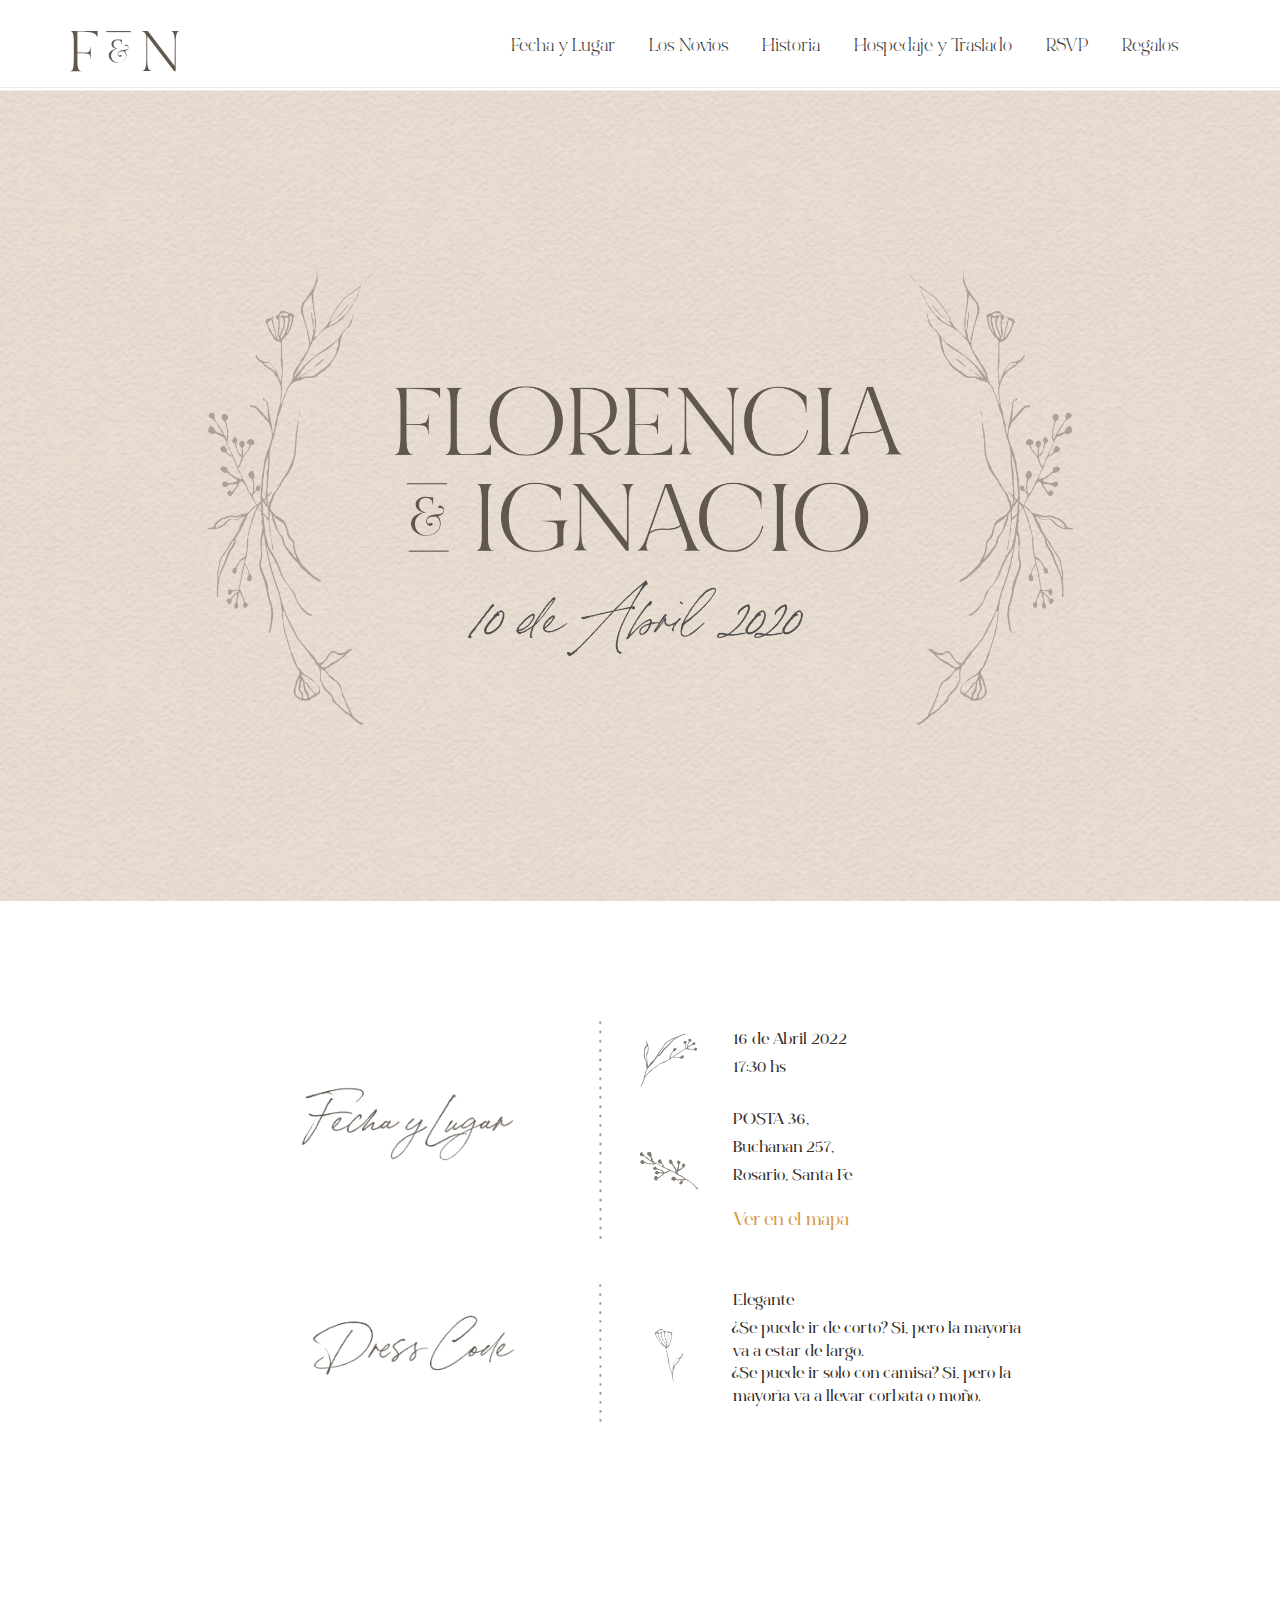
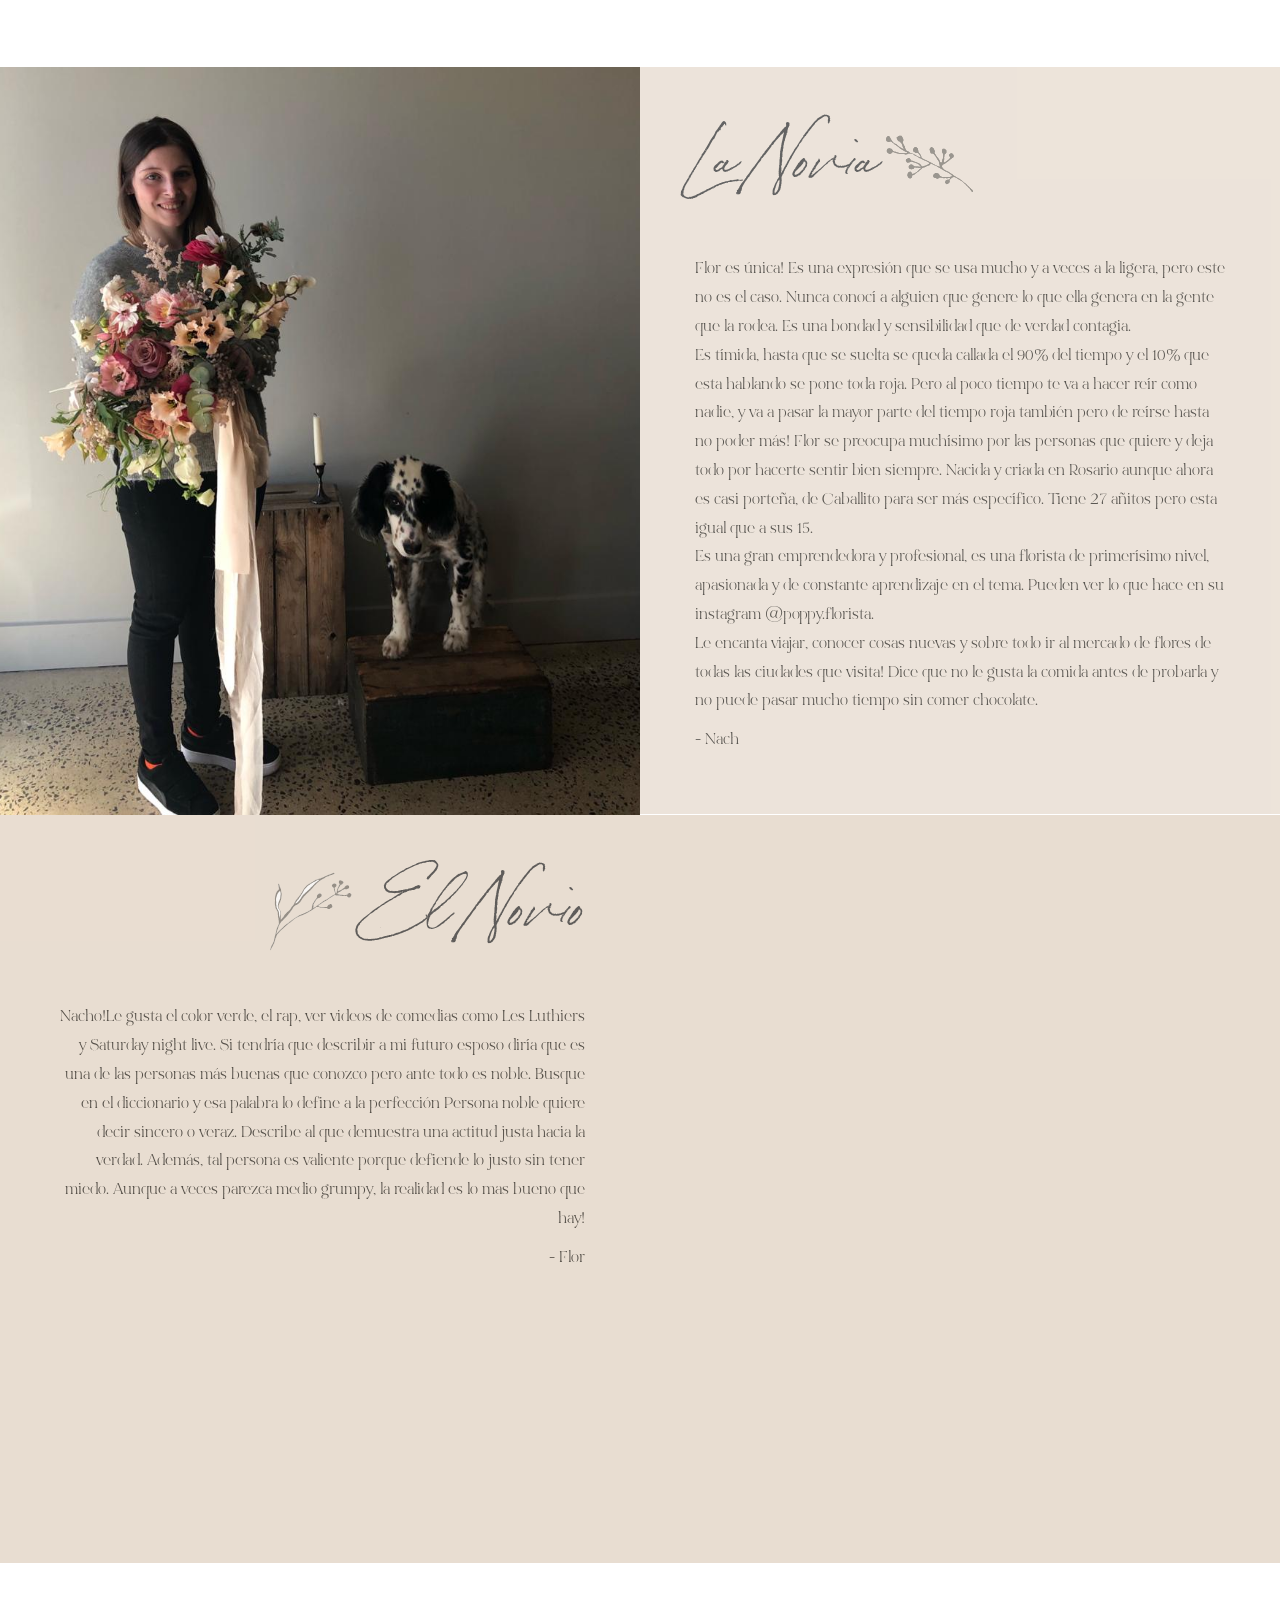
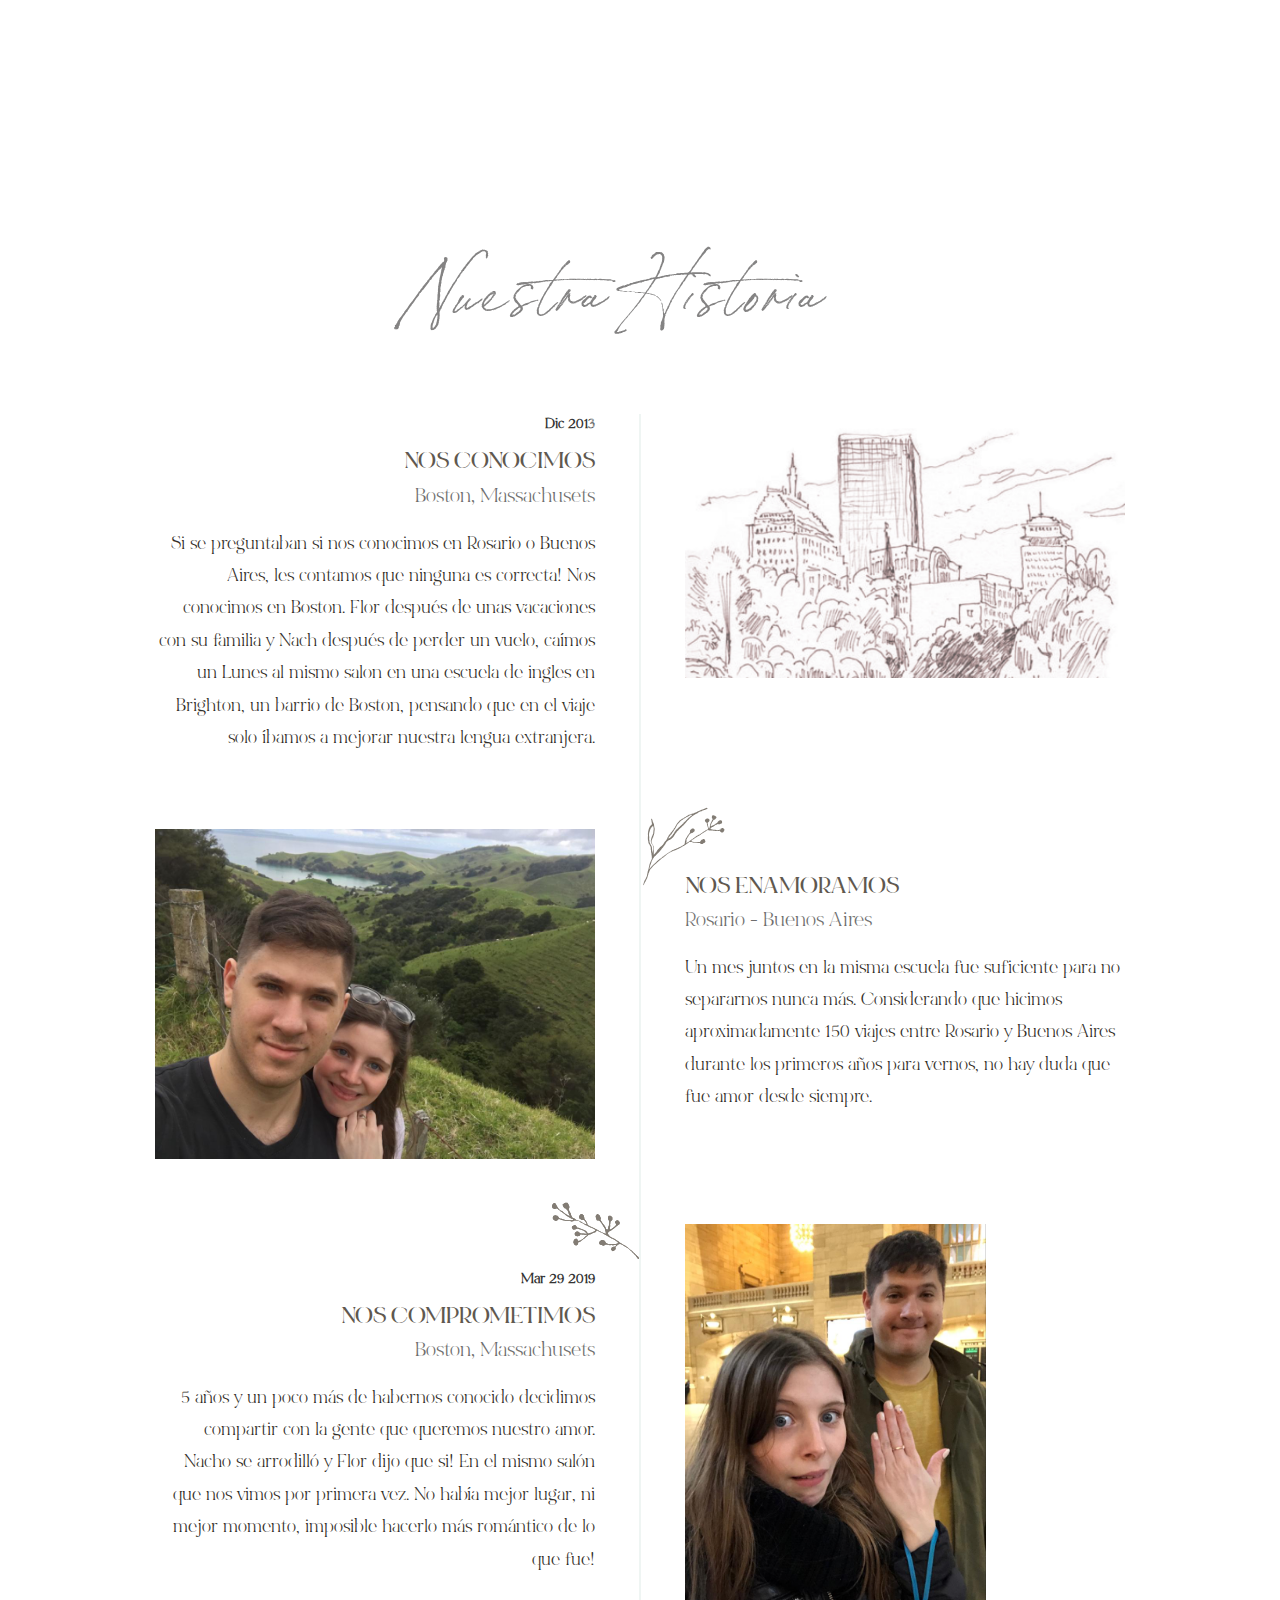
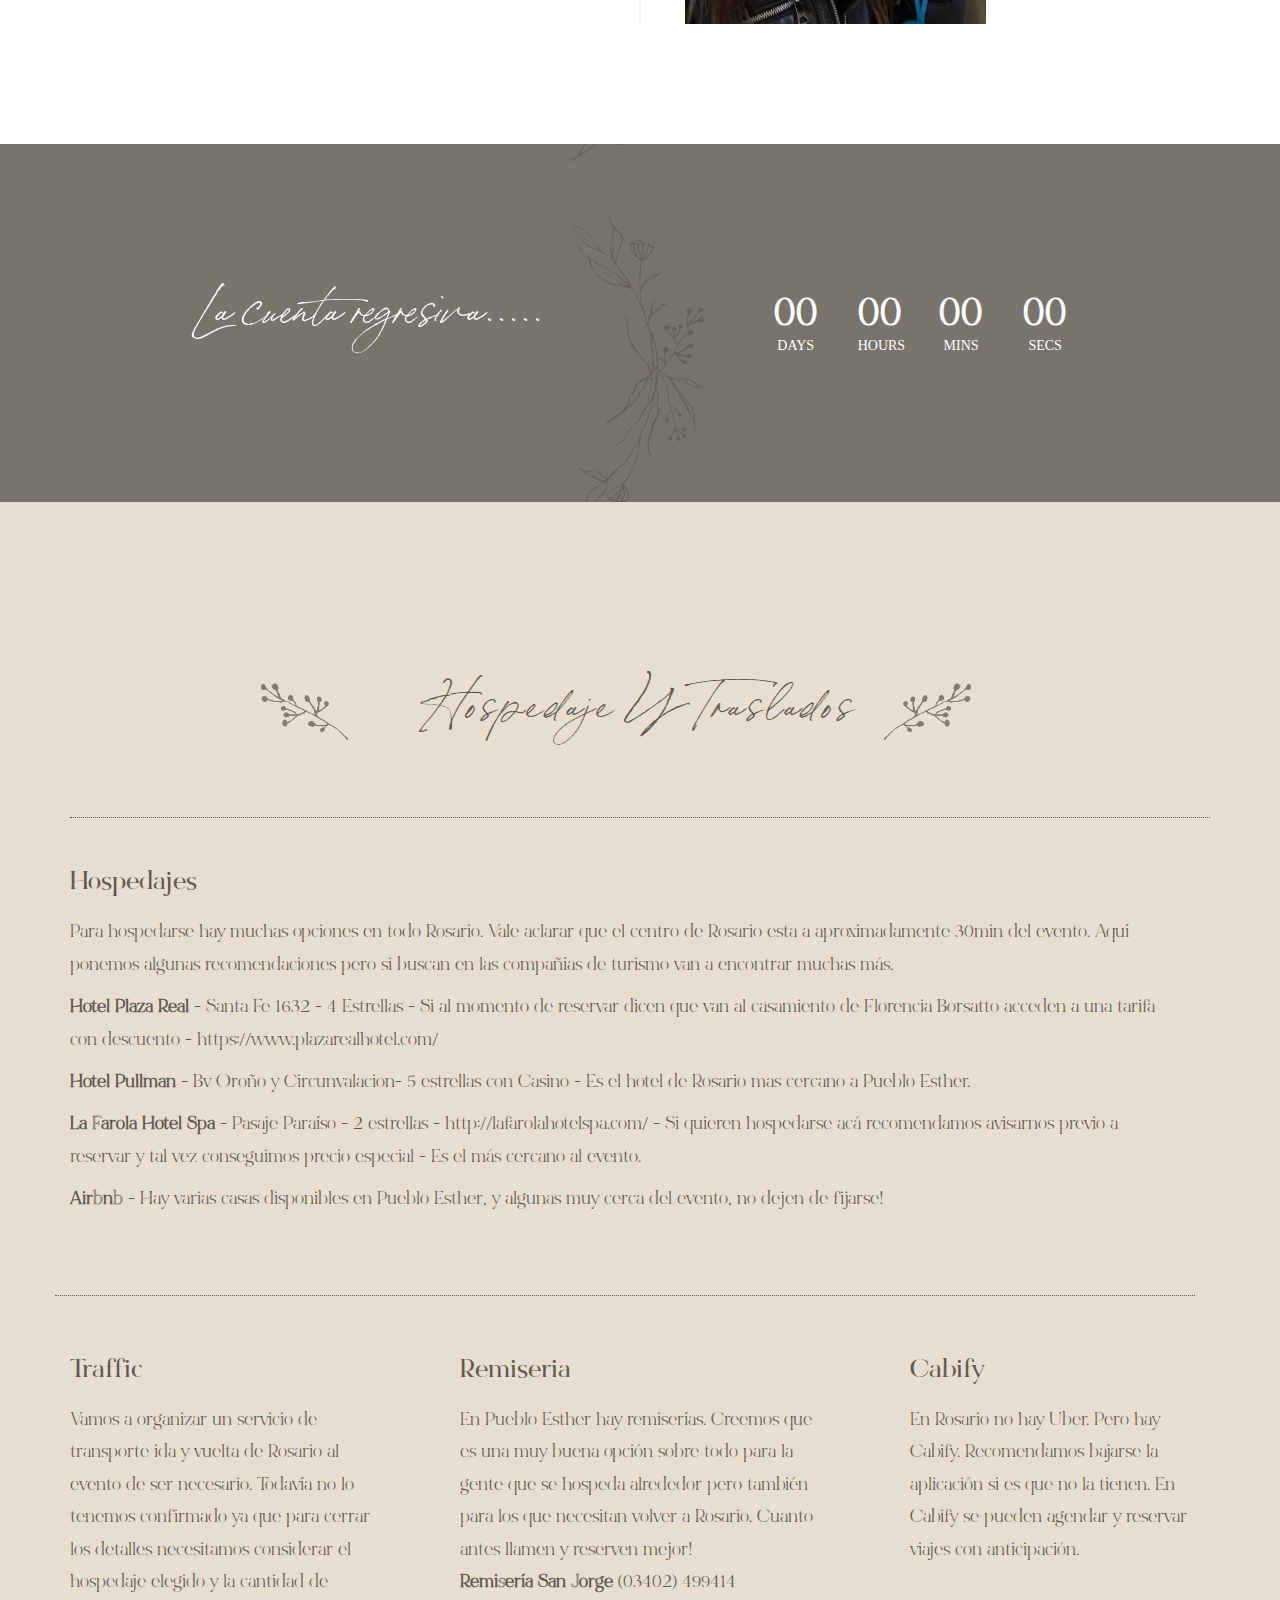
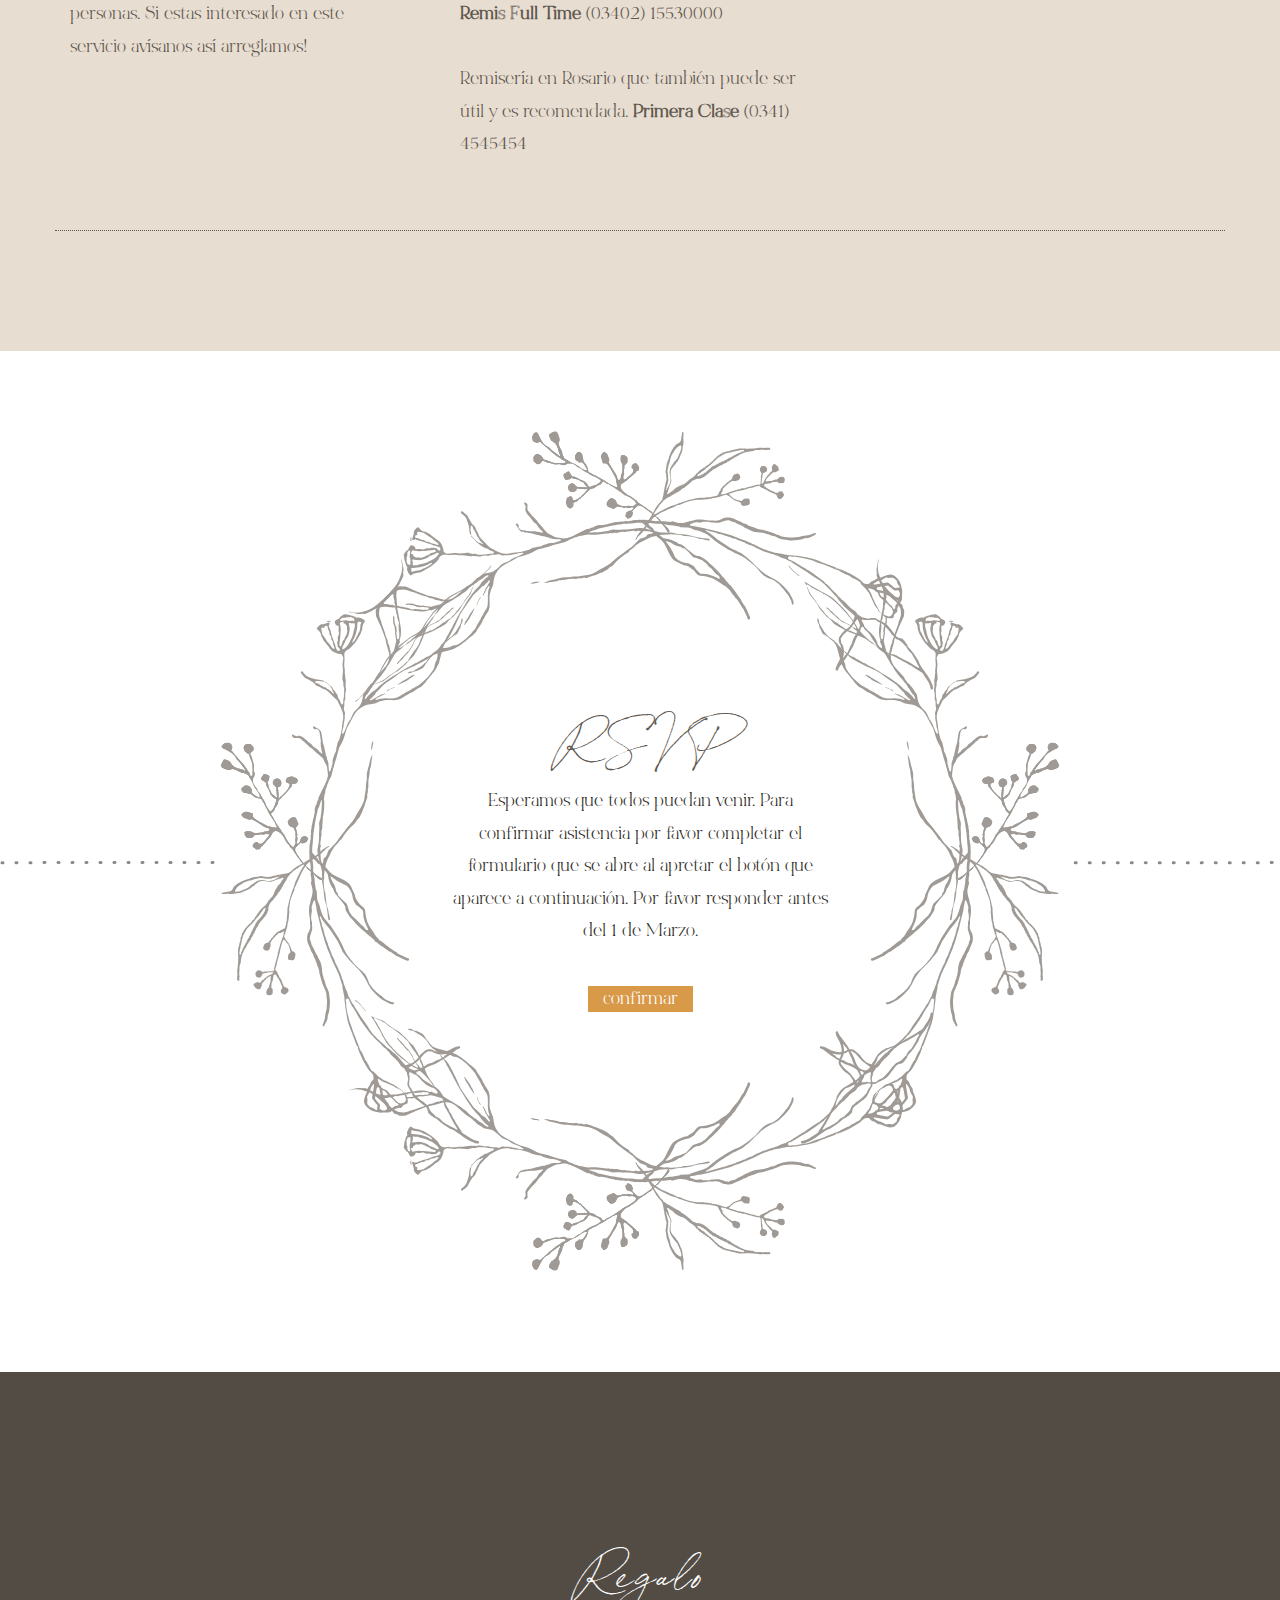
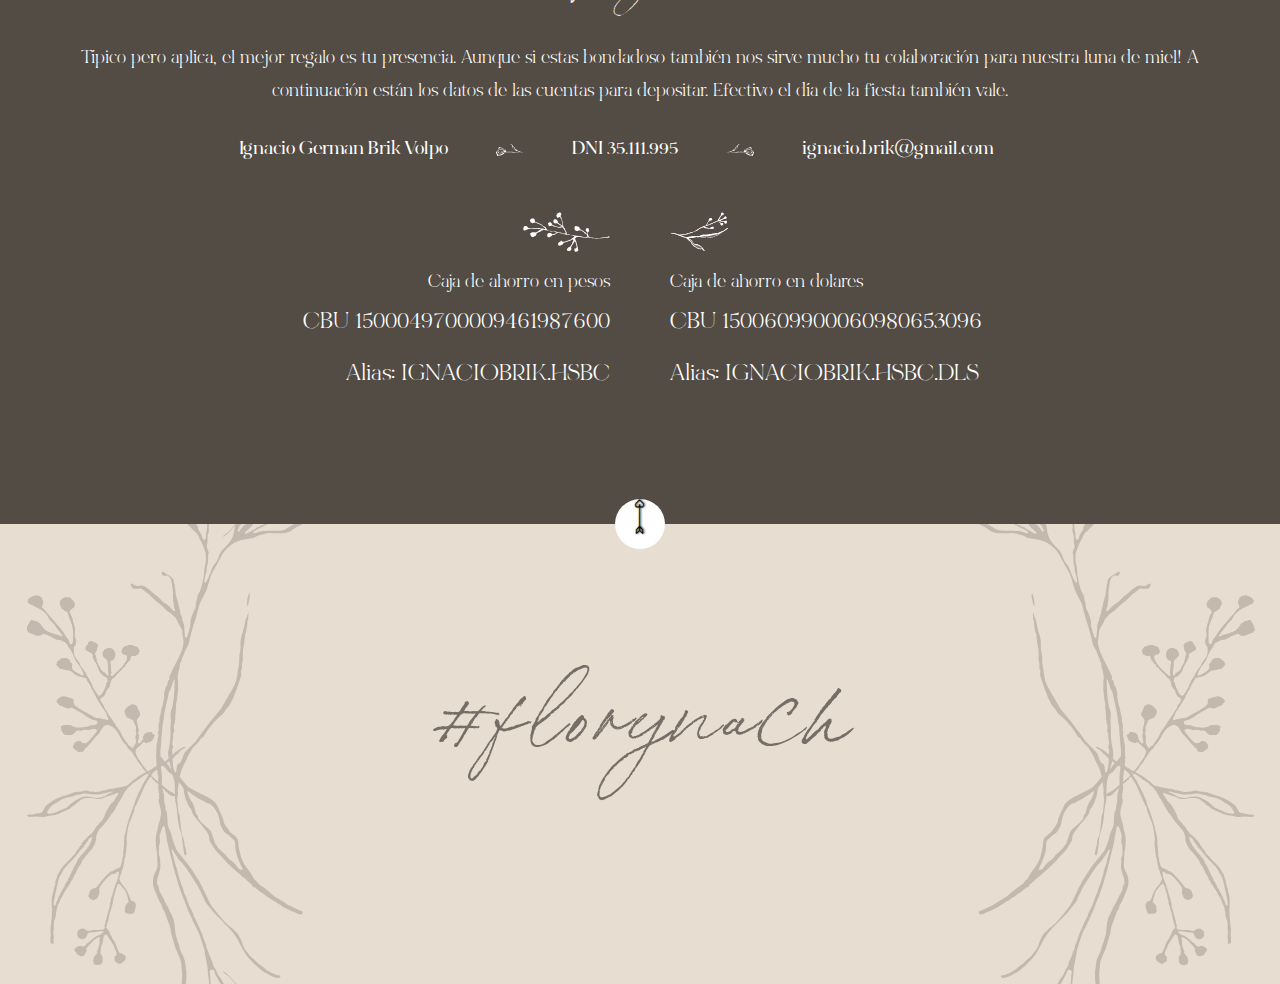
==== commit b04dea6f: "Add name of salon" ====
--- a/index.html
+++ b/index.html
@@ -170,6 +170,7 @@
                                     <img src="images/events/group-16.svg" alt>
                                     <div class="details">
                                         <ul>
+                                            <li> POSTA 36,</li>
                                             <li> Buchanan 257,</li>
                                             <li> Rosario, Santa Fe</li>
                                         </ul>
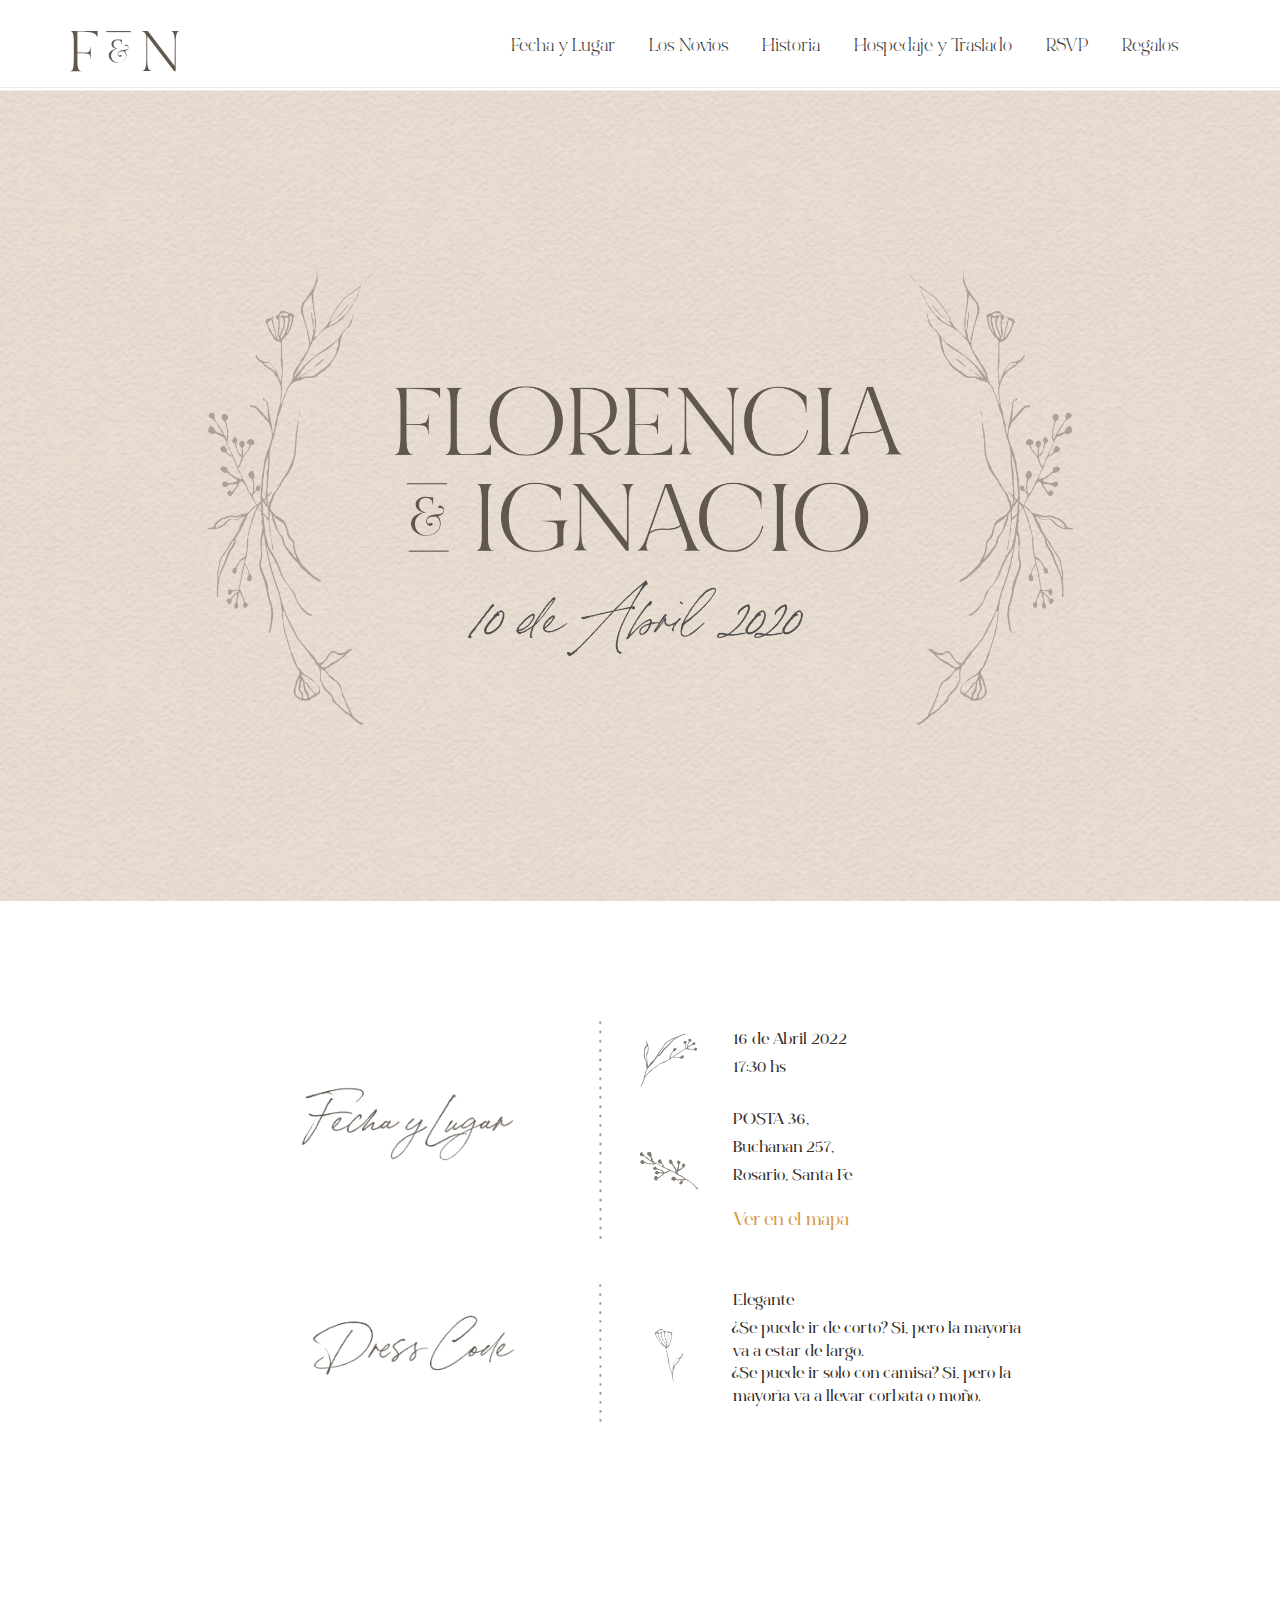
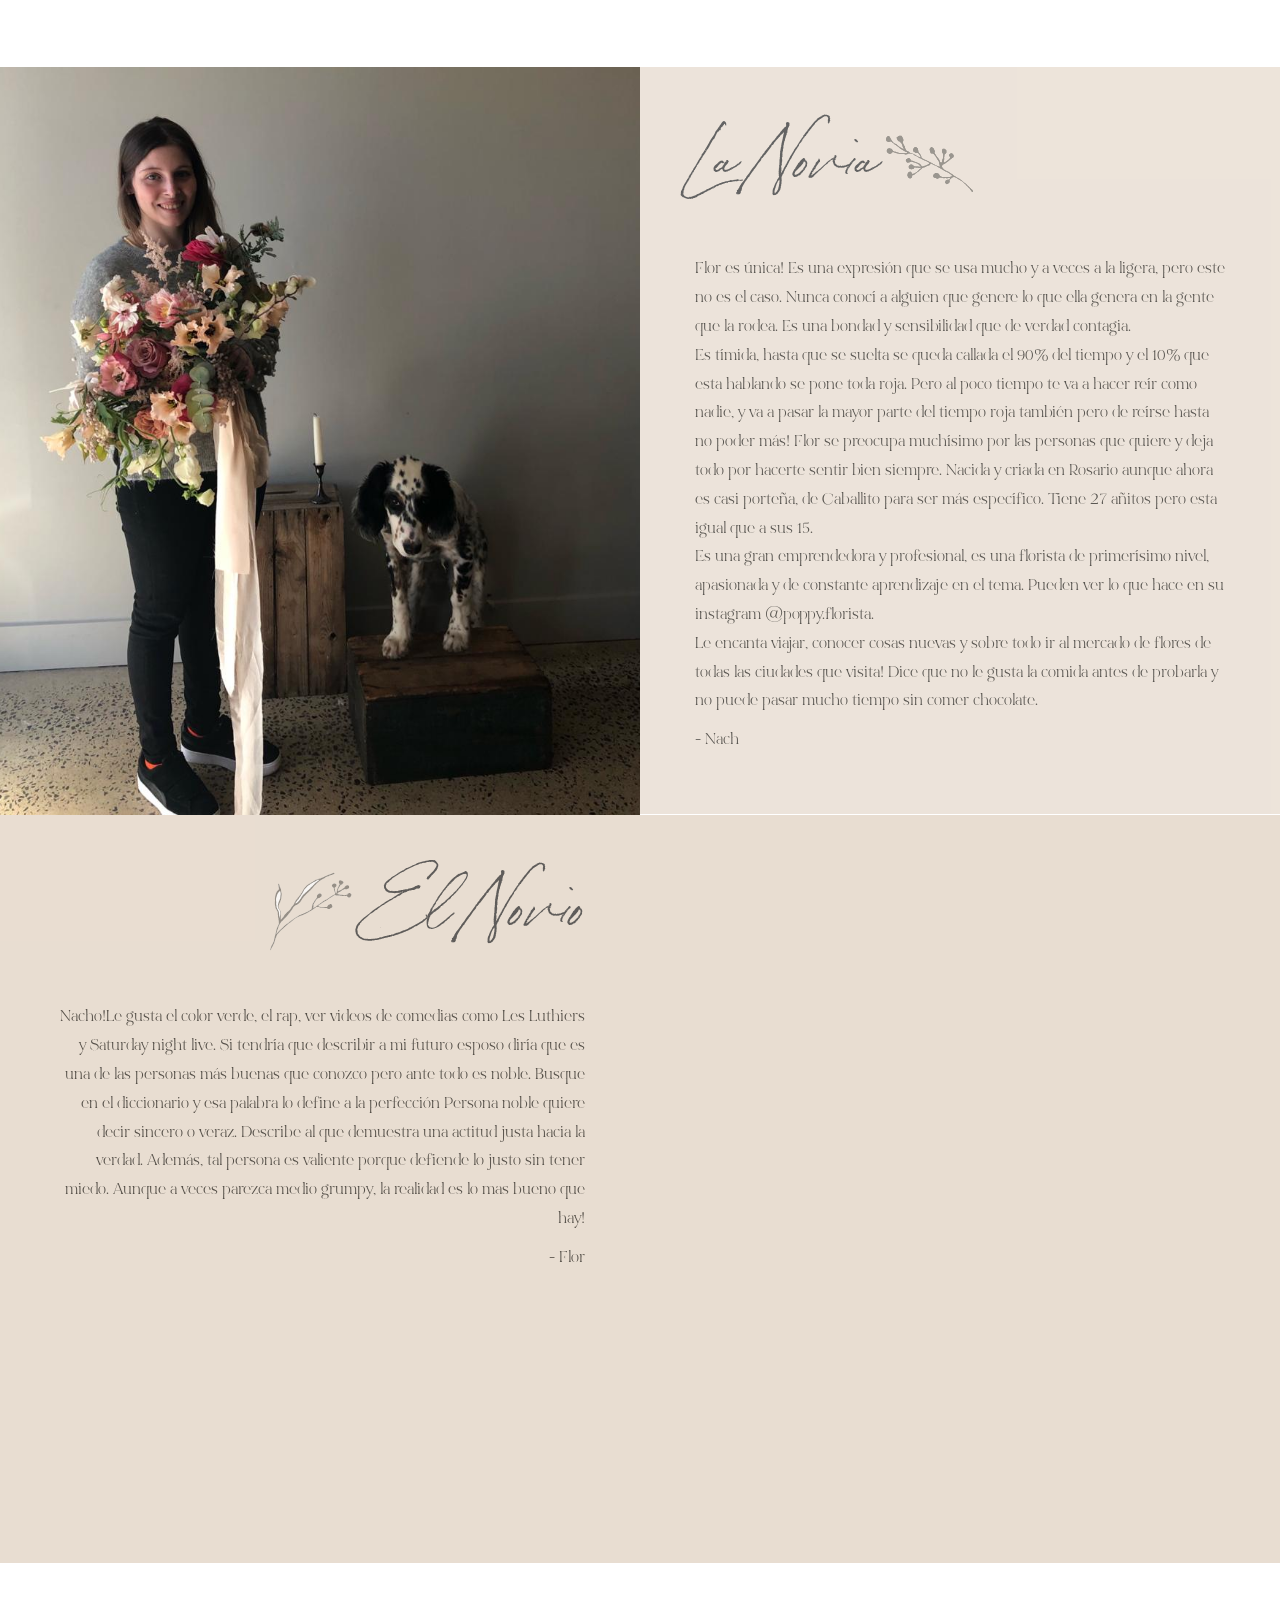
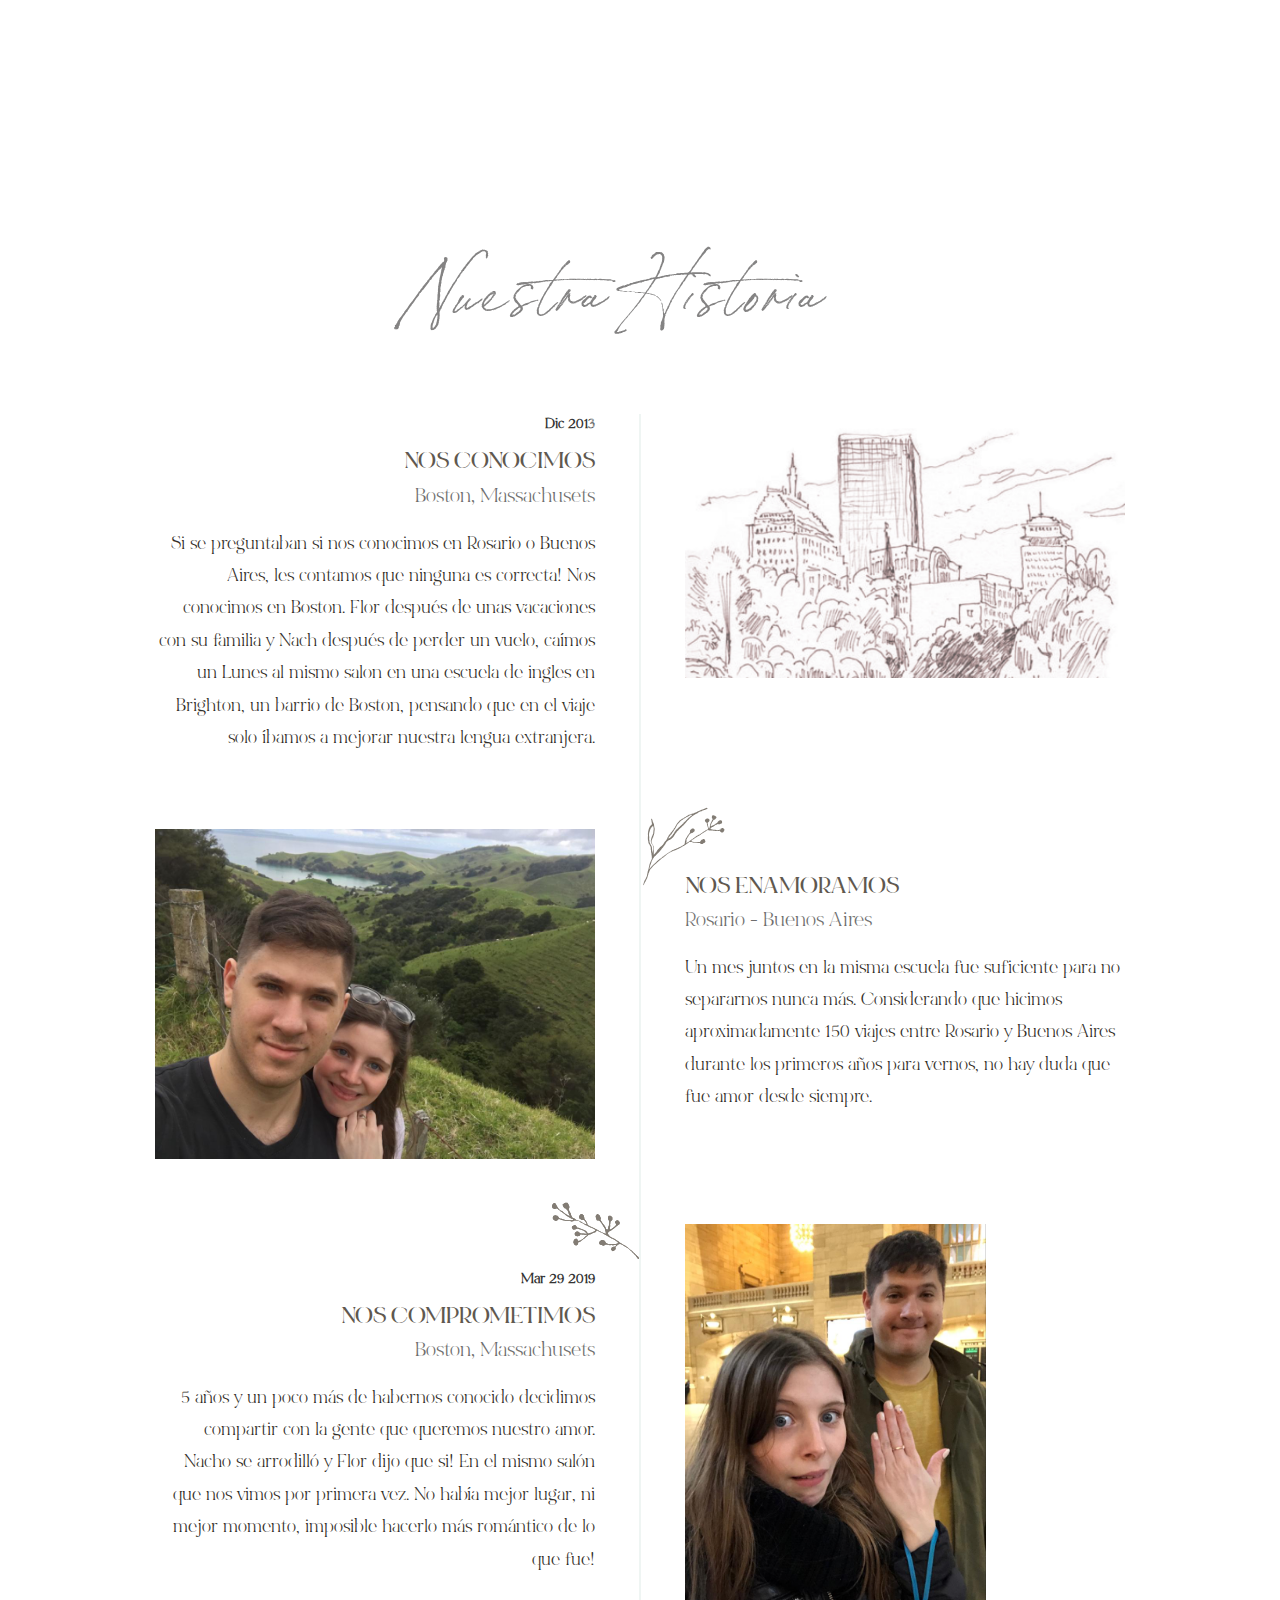
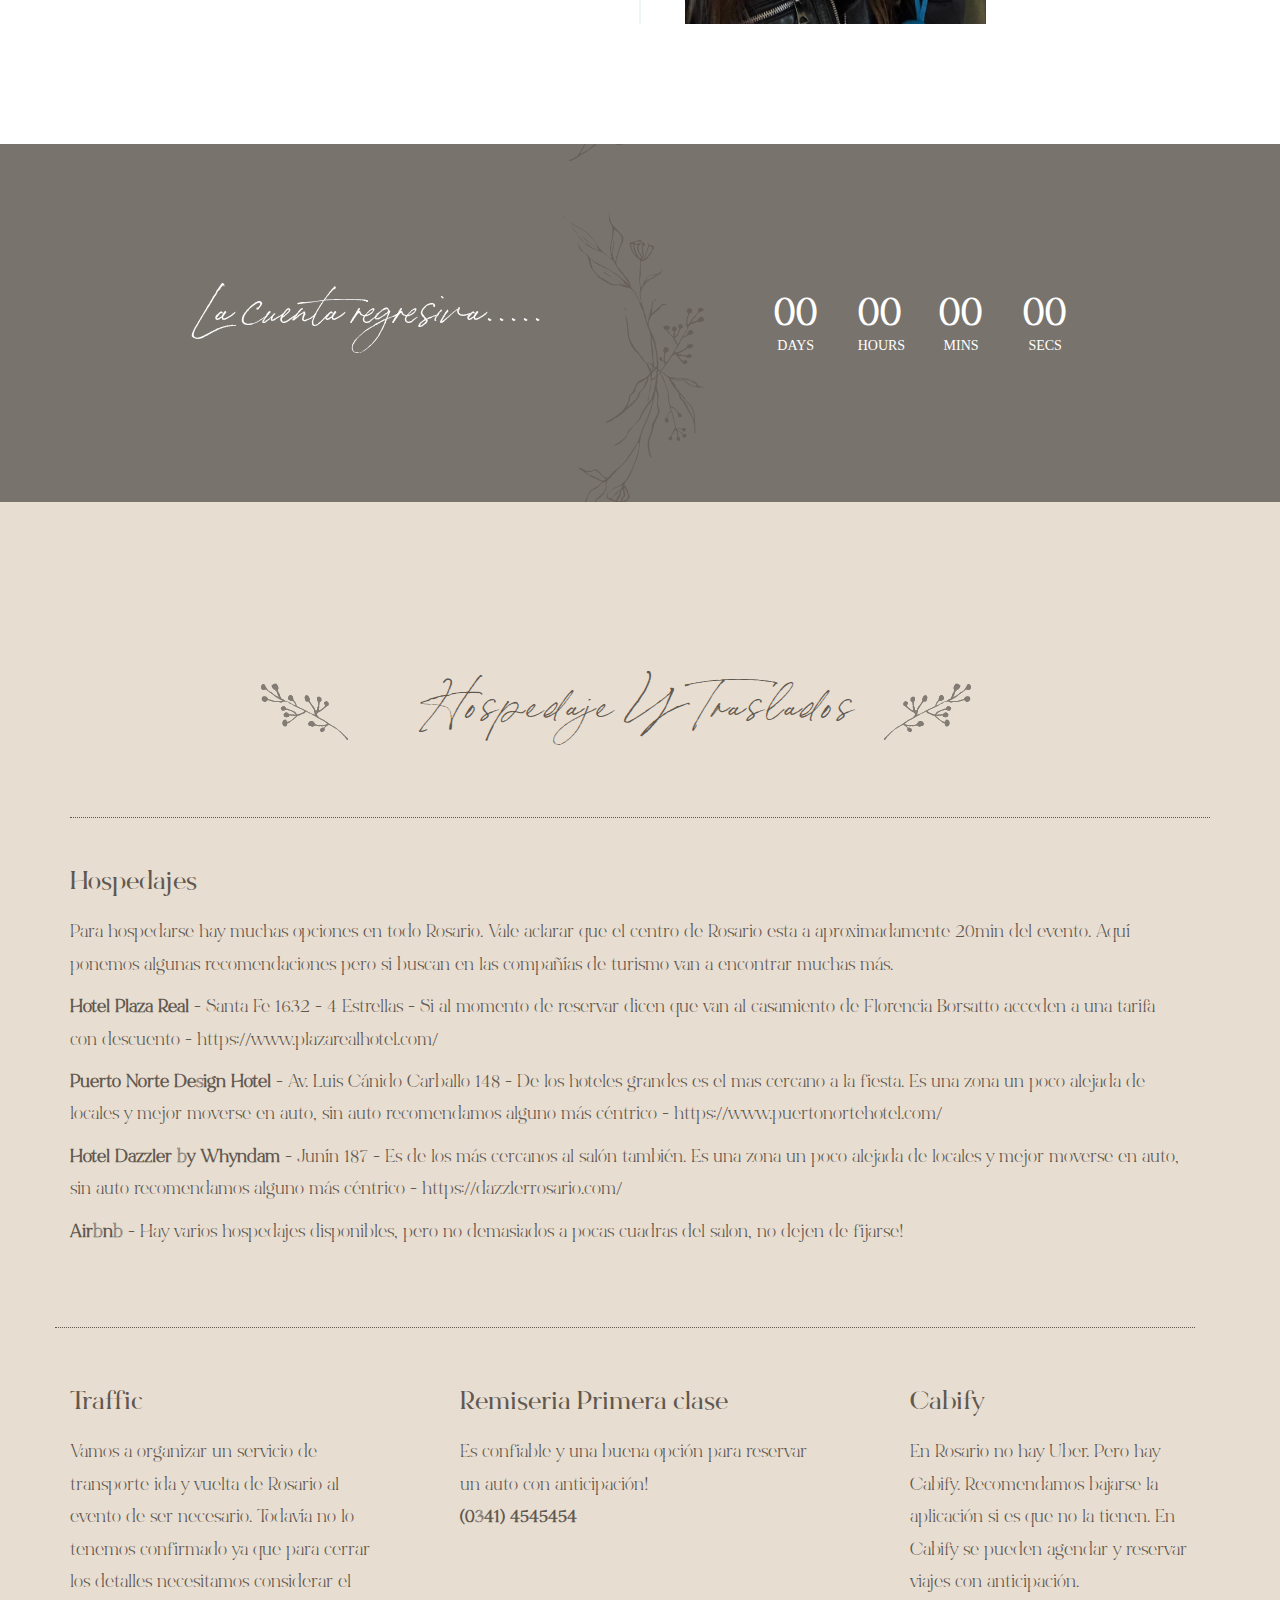
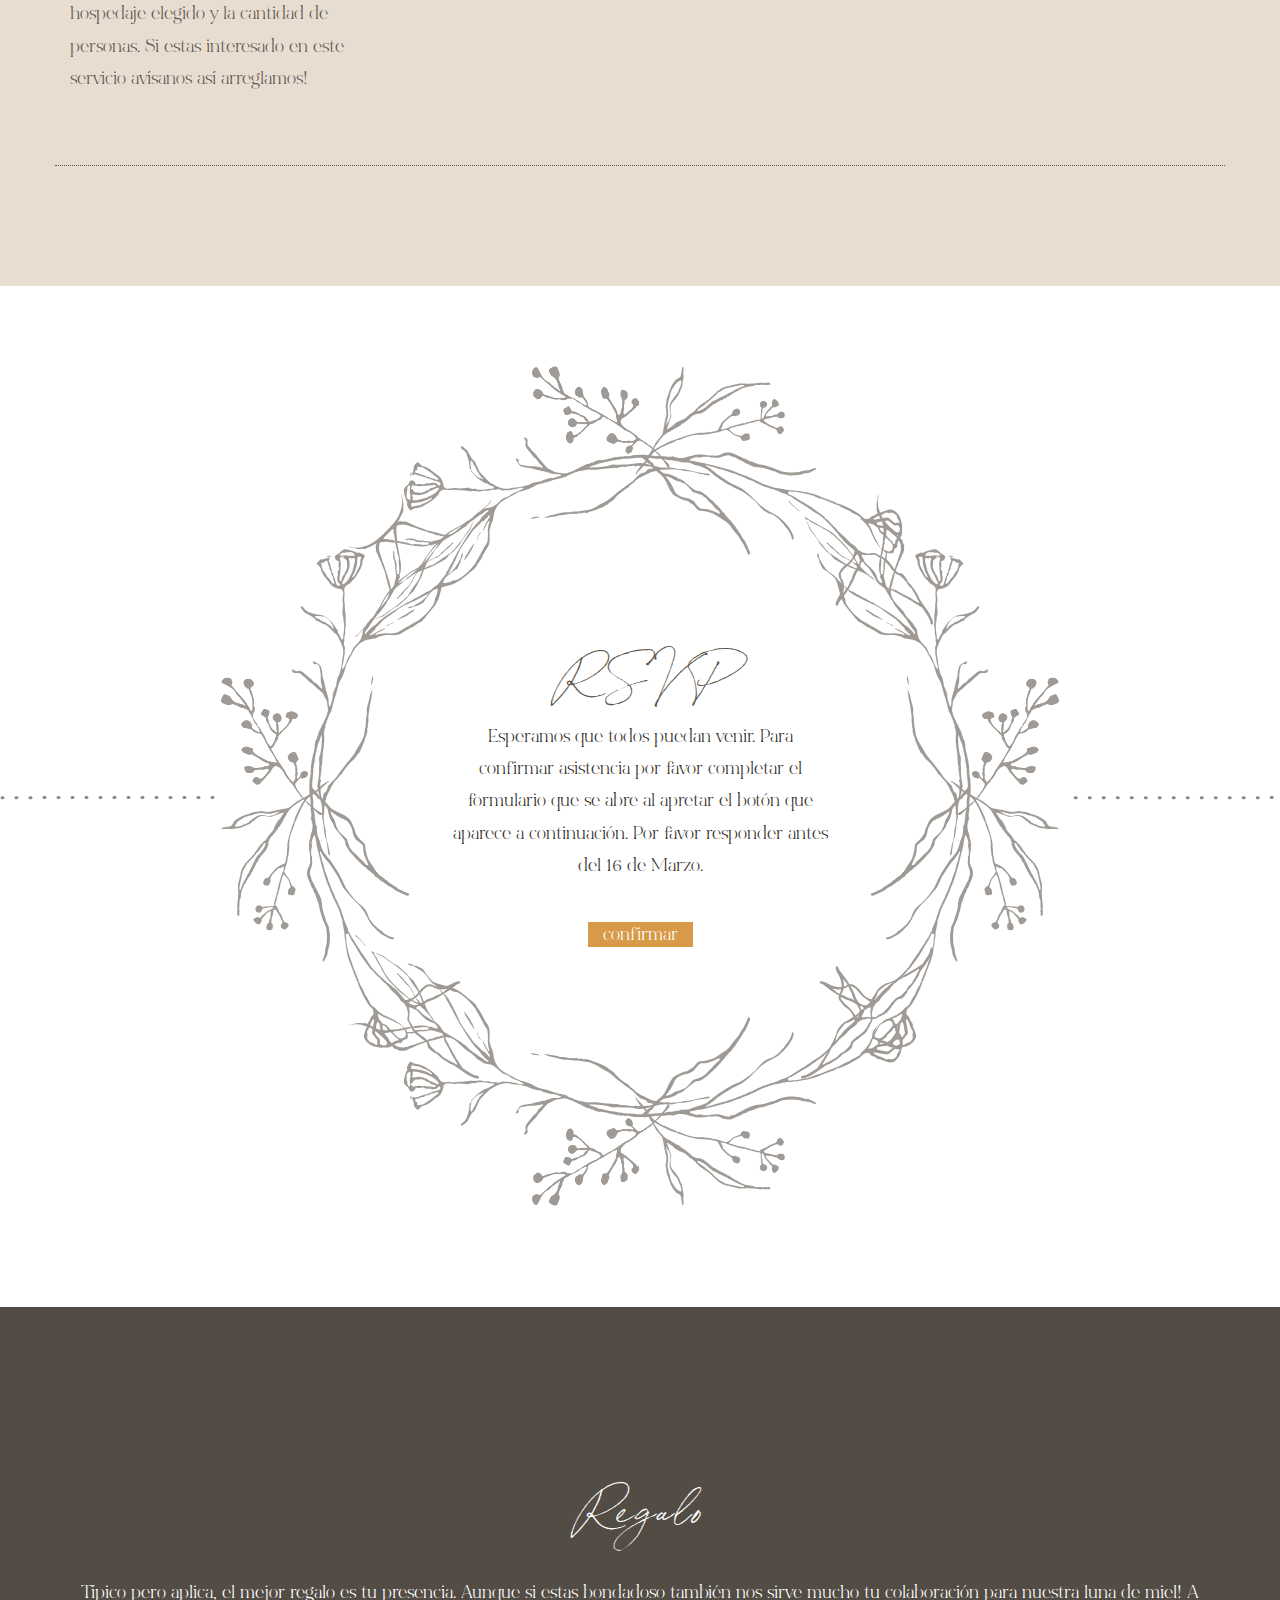
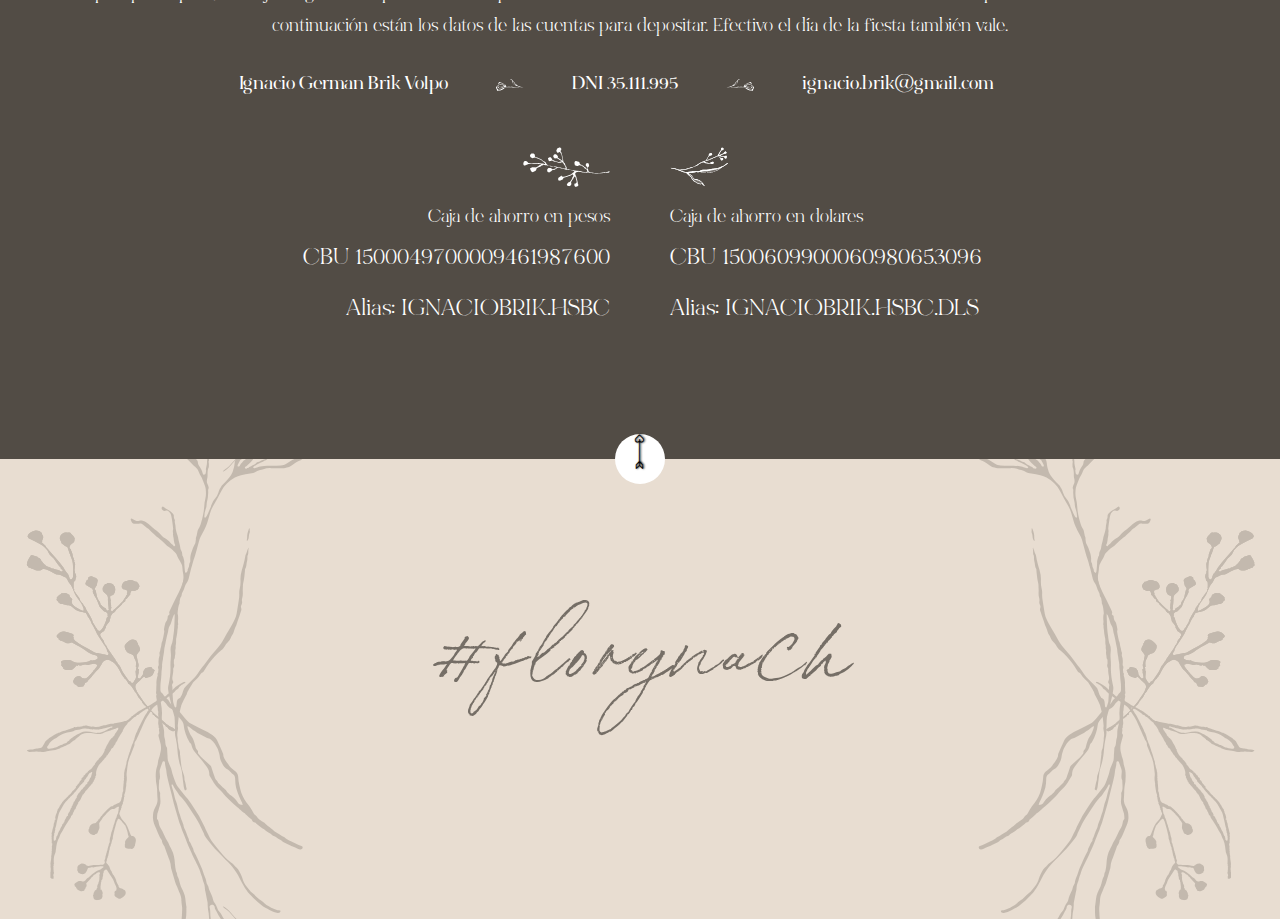
==== commit 952854d2: "update hospedaje y transporte" ====
--- a/index.html
+++ b/index.html
@@ -382,11 +382,11 @@
                 <div class="col col-md-12 row content hospedaje main-detail">
                     <div>
                         <h3>Hospedajes</h3>
-                        <p>Para hospedarse hay muchas opciones en todo Rosario. Vale aclarar que el centro de Rosario esta a aproximadamente 30min del evento. Aquí ponemos algunas recomendaciones pero si buscan en las compañías de turismo van a encontrar muchas más.</p>
+                        <p>Para hospedarse hay muchas opciones en todo Rosario. Vale aclarar que el centro de Rosario esta a aproximadamente 20min del evento. Aquí ponemos algunas recomendaciones pero si buscan en las compañías de turismo van a encontrar muchas más.</p>
                         <p> <b> Hotel Plaza Real </b> - Santa Fe 1632 - 4 Estrellas - Si al momento de reservar dicen que van al casamiento de Florencia Borsatto acceden a una tarifa con descuento - https://www.plazarealhotel.com/</p>
-                        <p> <b> Hotel Pullman </b> - Bv Oroño y Circunvalacion- 5 estrellas con Casino - Es el hotel de Rosario mas cercano a Pueblo Esther.</p>
-                        <p> <b> La Farola Hotel Spa </b> - Pasaje Paraíso - 2 estrellas - http://lafarolahotelspa.com/ - Si quieren hospedarse acá recomendamos avisarnos previo a reservar y tal vez conseguimos precio especial - Es el más cercano al evento. </p>
-                        <p> <b> Airbnb </b> - Hay varias casas disponibles en Pueblo Esther, y algunas muy cerca del evento, no dejen de fijarse! </p>
+                        <p> <b> Puerto Norte Design Hotel </b> - Av. Luis Cánido Carballo 148 - De los hoteles grandes es el mas cercano a la fiesta. Es una zona un poco alejada de locales y mejor moverse en auto, sin auto recomendamos alguno más céntrico - https://www.puertonortehotel.com/ </p>
+                        <p> <b> Hotel Dazzler by Whyndam </b> - Junín 187 - Es de los más cercanos al salón también. Es una zona un poco alejada de locales y mejor moverse en auto, sin auto recomendamos alguno más céntrico - https://dazzlerrosario.com/ </p>
+                        <p> <b> Airbnb </b> - Hay varios hospedajes disponibles, pero no demasiados a pocas cuadras del salon, no dejen de fijarse! </p>
                     </div>
                 </div>
                 <!--<div class="col col-md-6">-->
@@ -399,13 +399,9 @@
                         <p> Vamos a organizar un servicio de transporte ida y vuelta de Rosario al evento de ser necesario. Todavía no lo tenemos confirmado ya que para cerrar los detalles necesitamos considerar el hospedaje elegido y la cantidad de personas. Si estas interesado en este servicio avísanos así arreglamos!</p>
                     </div>
                     <div class="col col-md-4 getting-there-details second">
-                        <h3>Remiseria</h3>
-                        <p> En Pueblo Esther hay remiserías. Creemos que es una muy buena opción sobre todo para la gente que se hospeda alrededor pero también para los que necesitan volver a Rosario. Cuanto antes llamen y reserven mejor!<br>
-                            <b>Remisería San Jorge</b> (03402) 499414 <br>
-                            <b>Remis Full Time</b> (03402) 15530000<br>
-                            <br>
-                            Remisería en Rosario que también puede ser útil y es recomendada.
-                            <b>Primera Clase</b> (0341) 4545454</p>
+                        <h3>Remiseria Primera clase</h3>
+                        <p> Es confiable y una buena opción para reservar un auto con anticipación! <br>
+                            <b>(0341) 4545454<br></b>
                     </div>
                     <div class="col col-md-4 getting-there-details">
                         <h3>Cabify</h3>
@@ -485,7 +481,7 @@
                 <!--<div class="">-->
                     <div class="text-and-button">
                         <p>Esperamos que todos puedan venir. Para confirmar asistencia por favor completar el formulario que se abre al apretar el botón que aparece a continuación.
-                            Por favor responder antes del 1 de Marzo.</p>
+                            Por favor responder antes del 16 de Marzo.</p>
                         <a class="submit" href="https://forms.gle/yJyMcSzbEgf2uux28" target="_blank">confirmar</a>
                     </div>
                 <!--</div> &lt;!&ndash; end row &ndash;&gt;-->
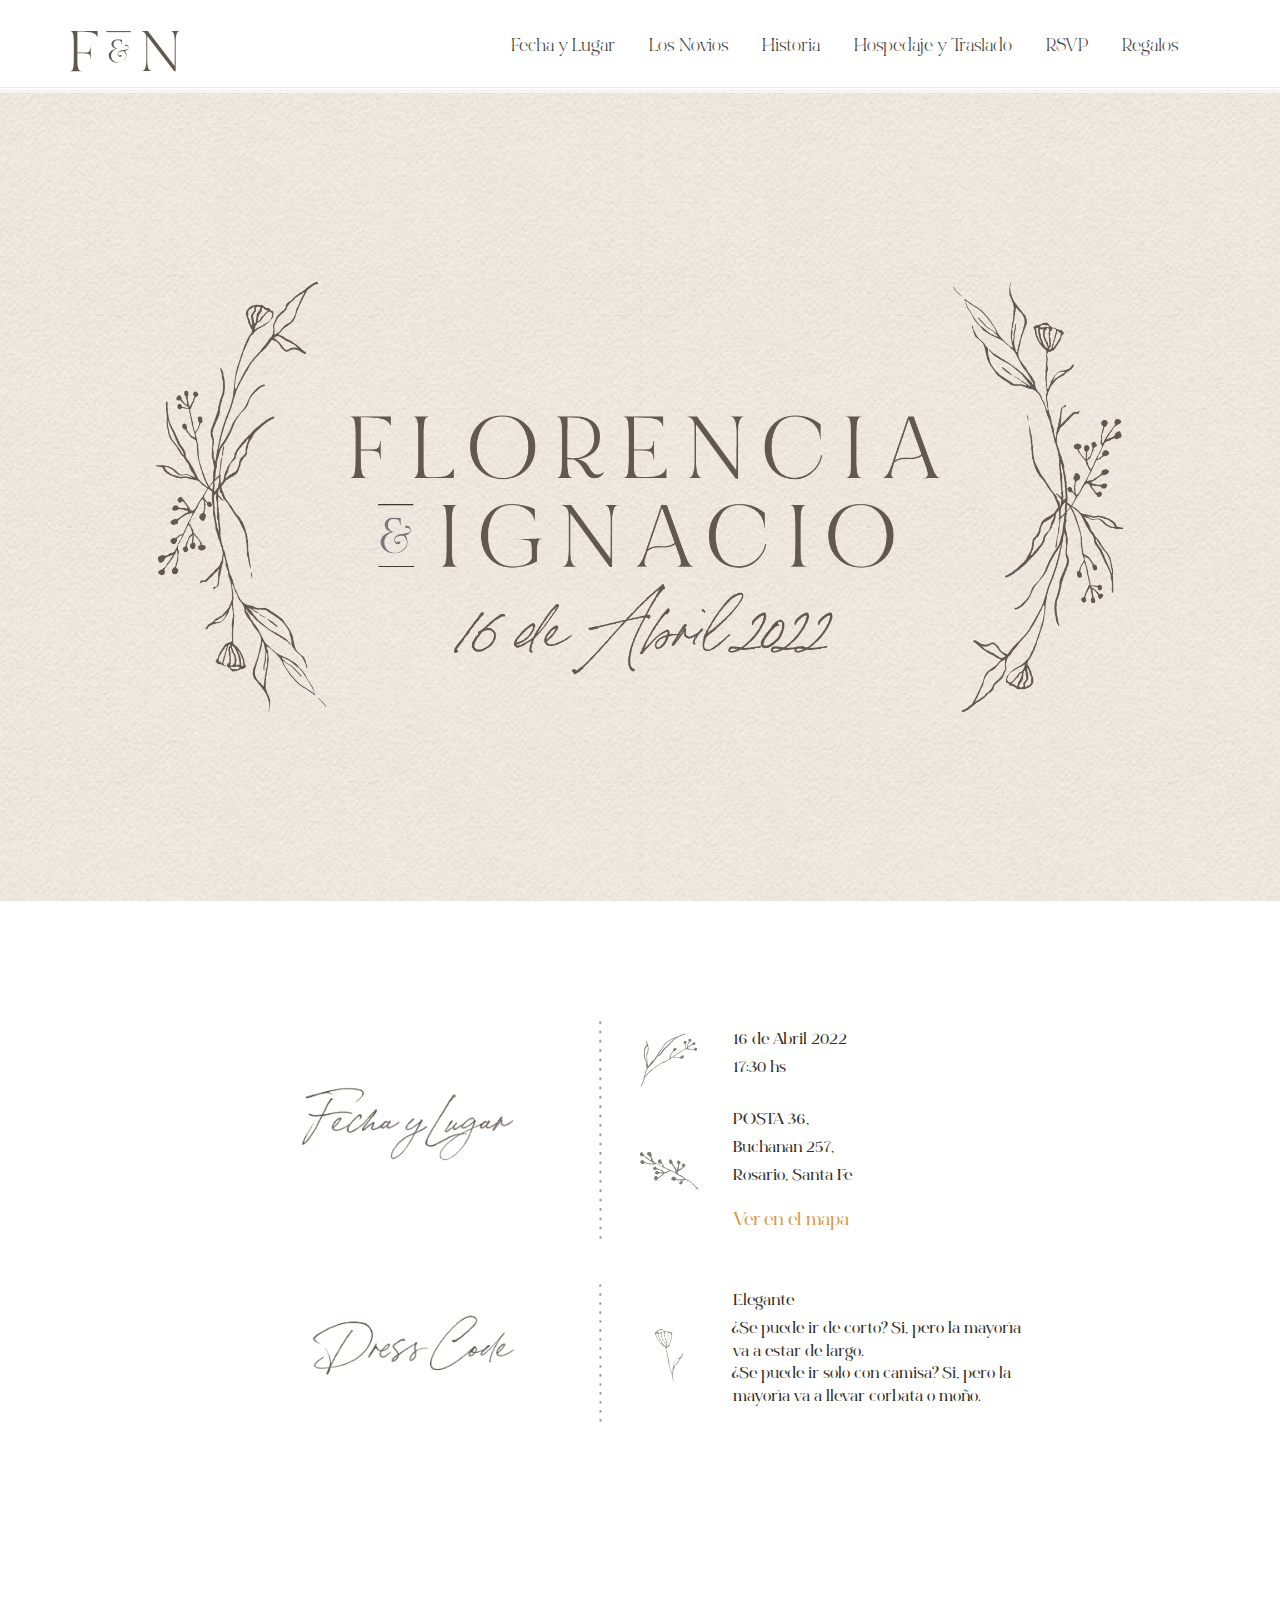
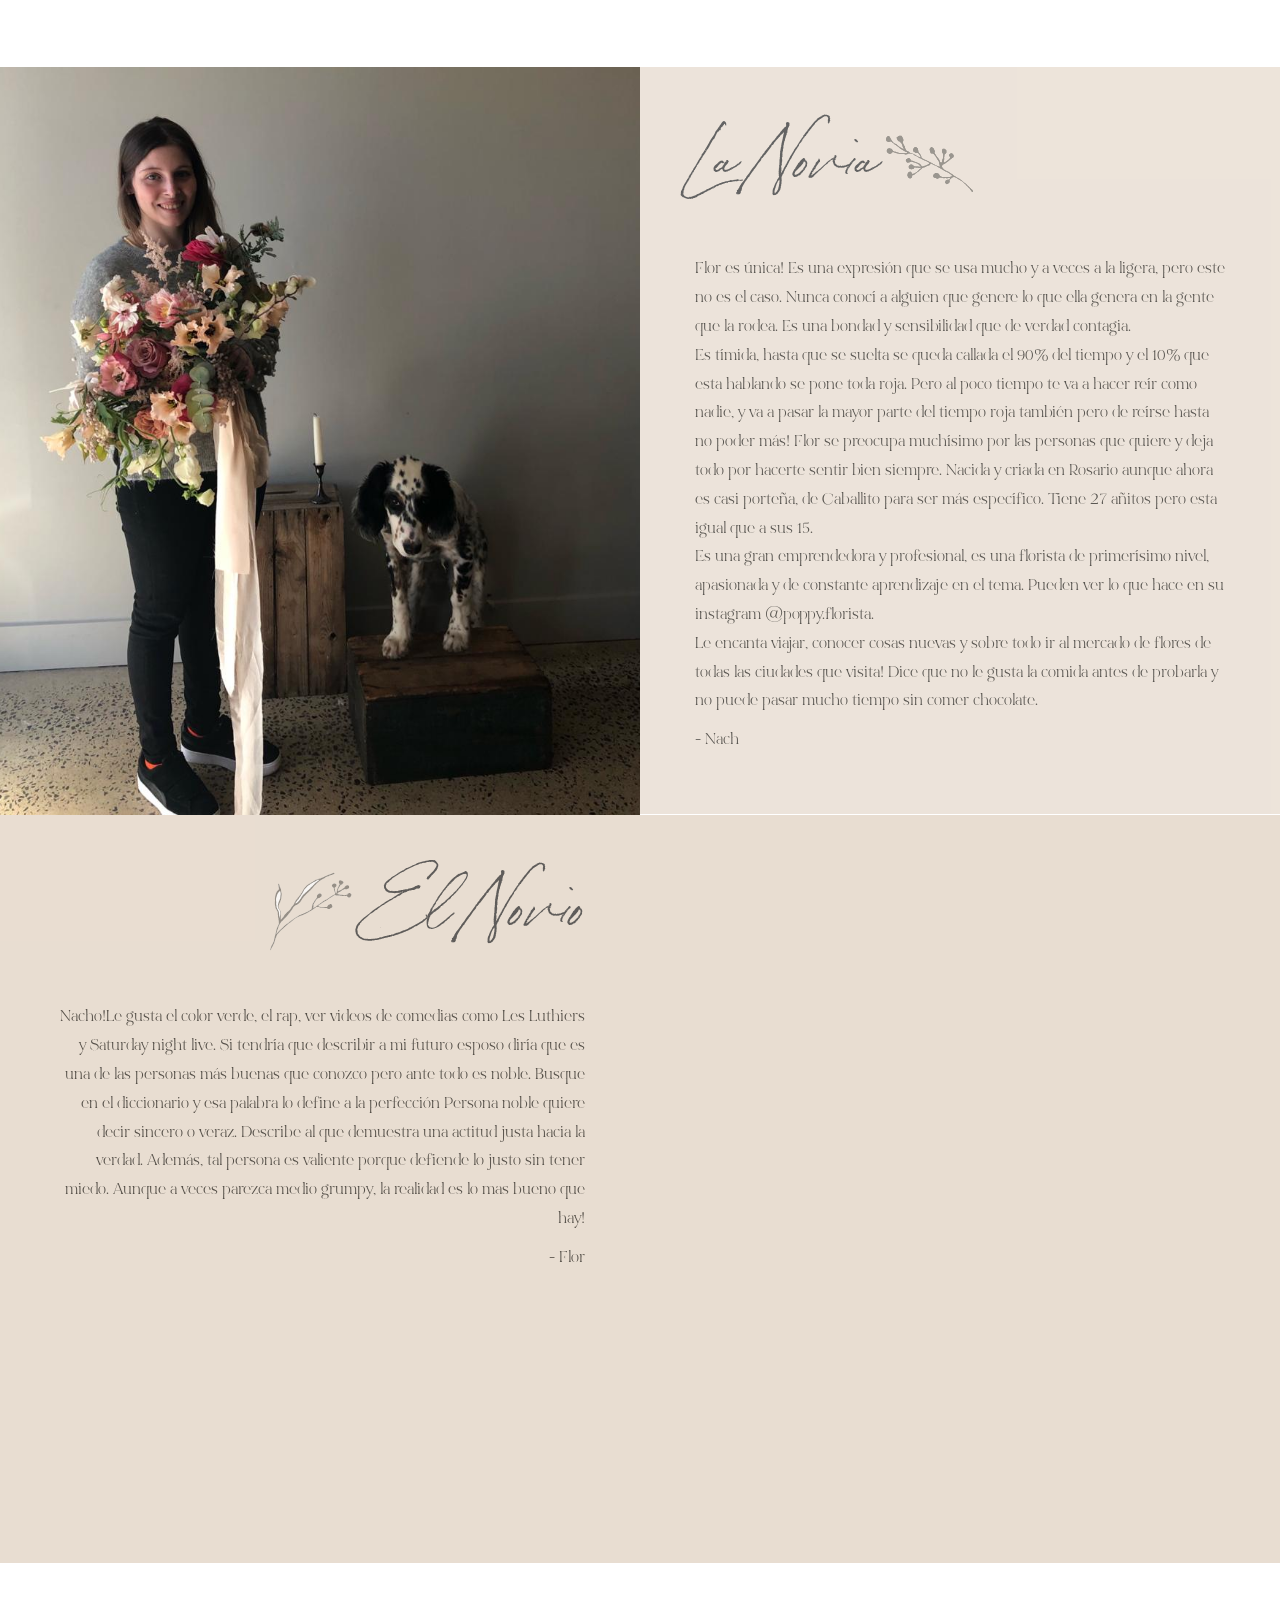
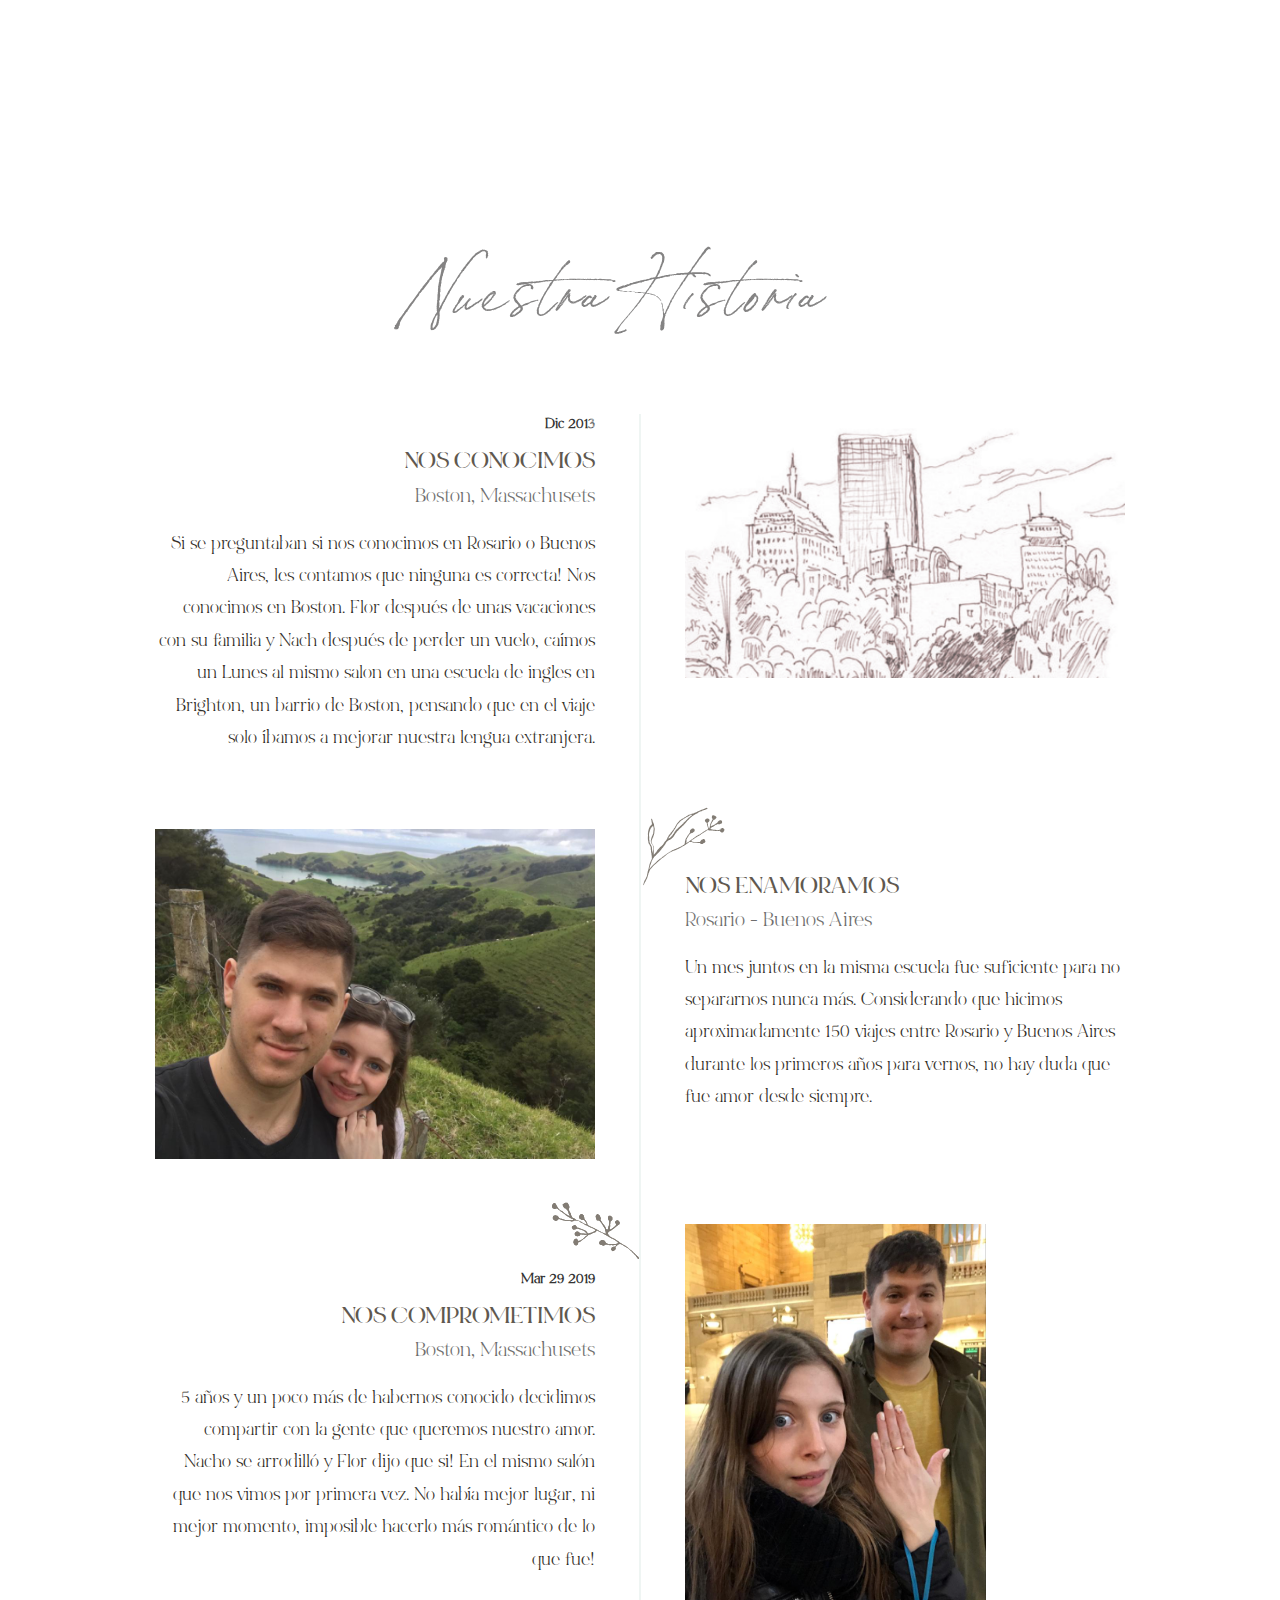
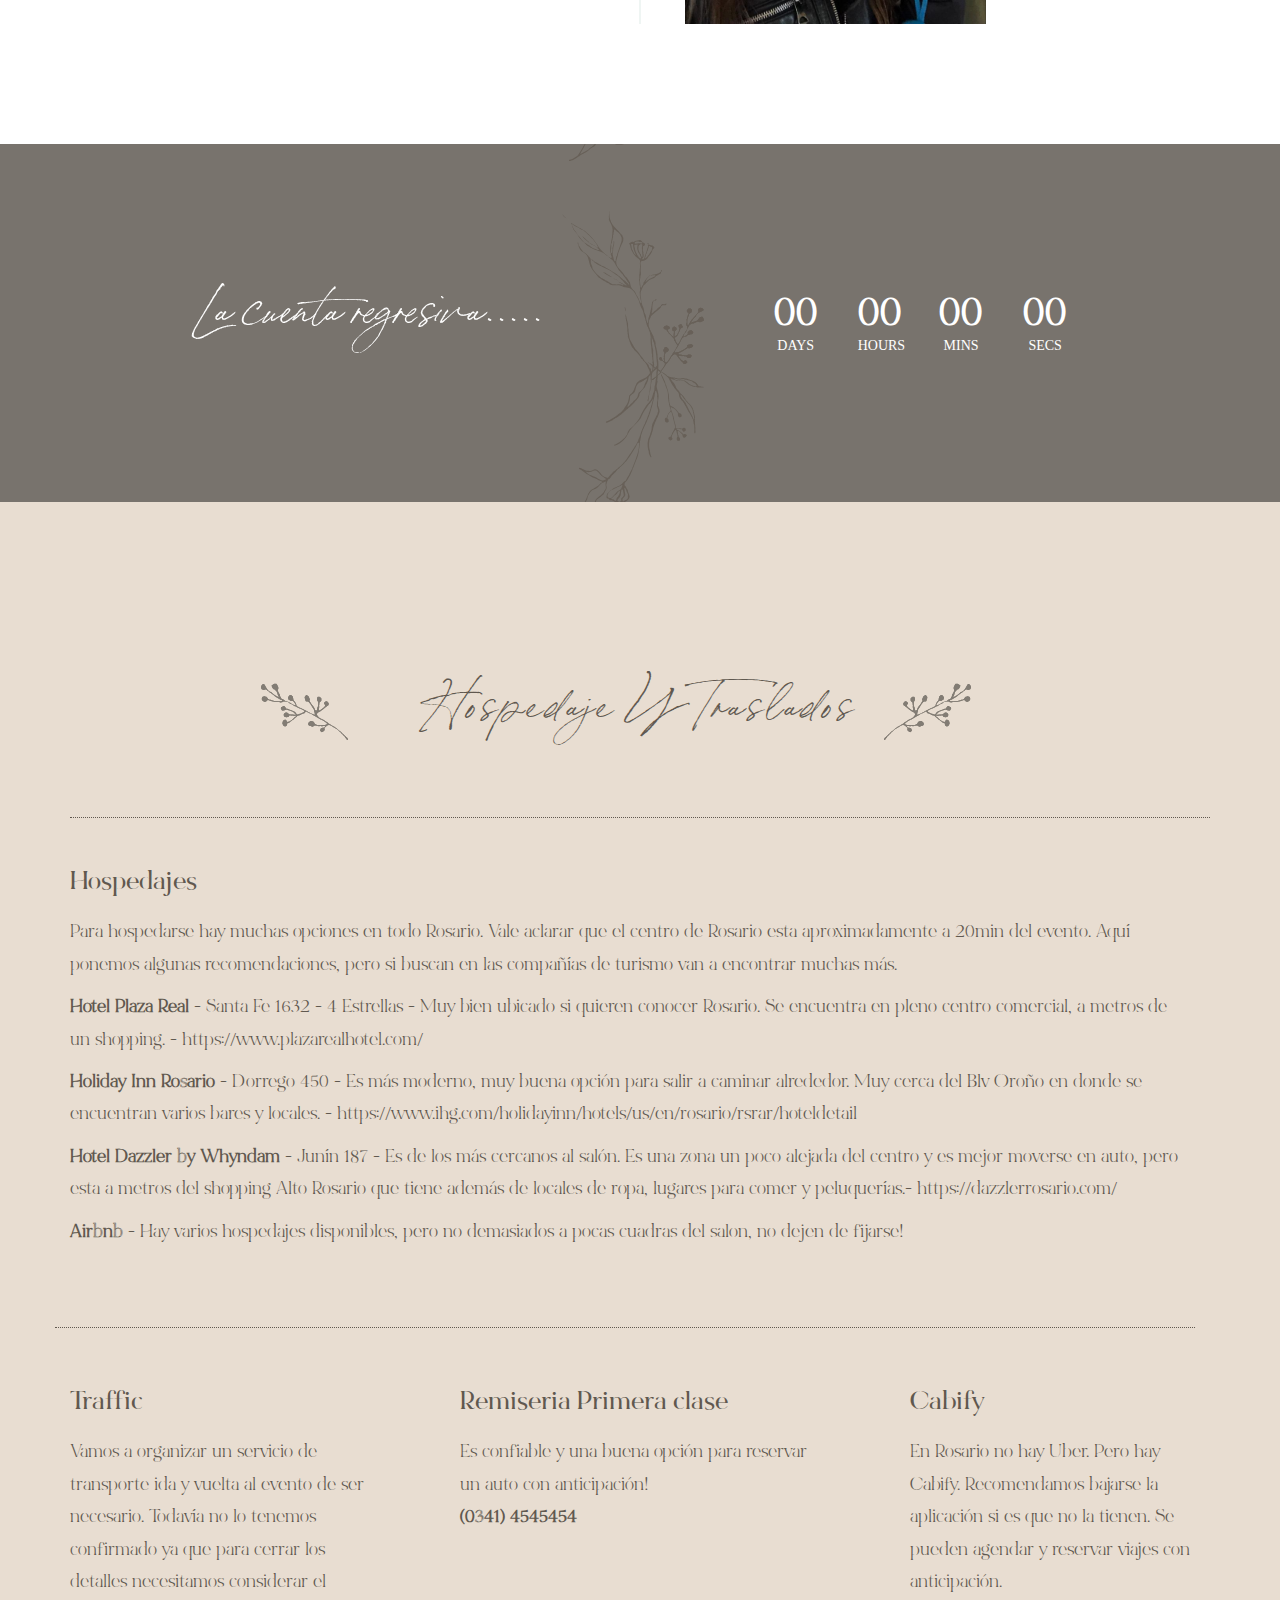
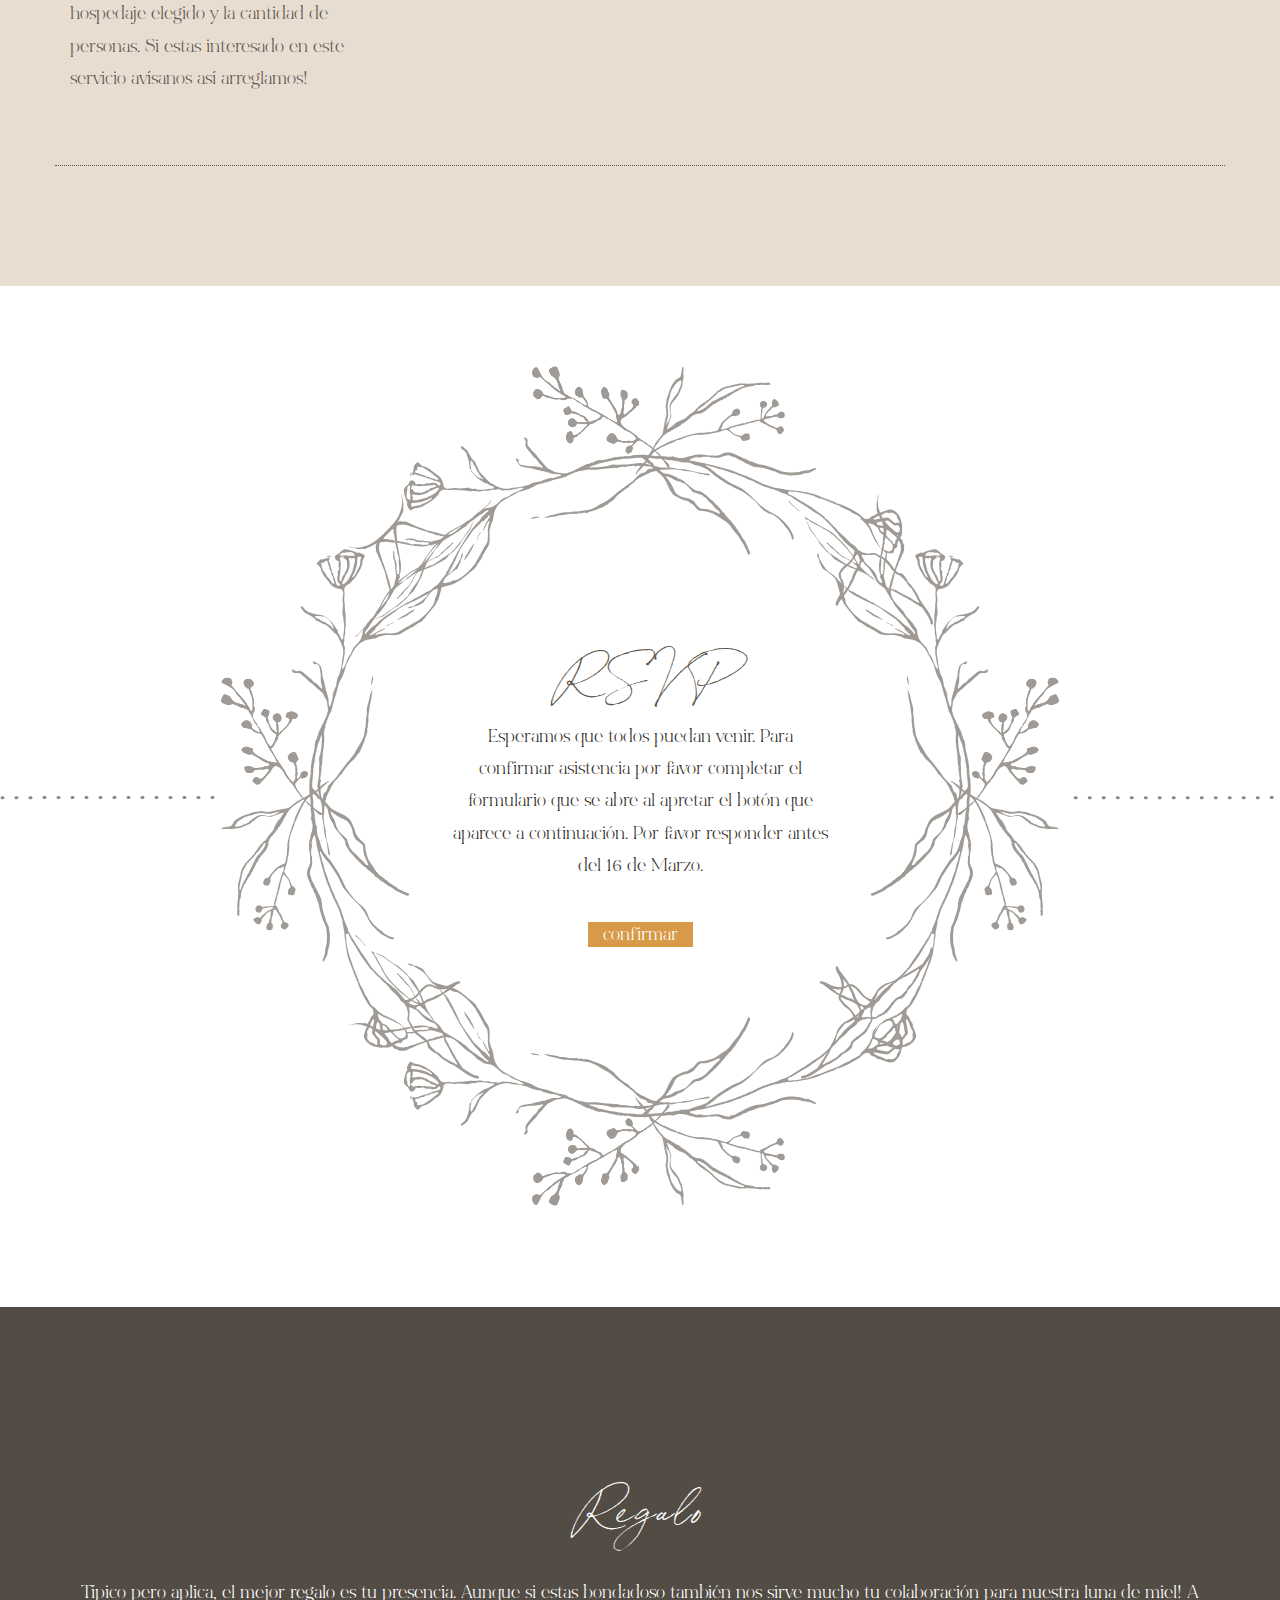
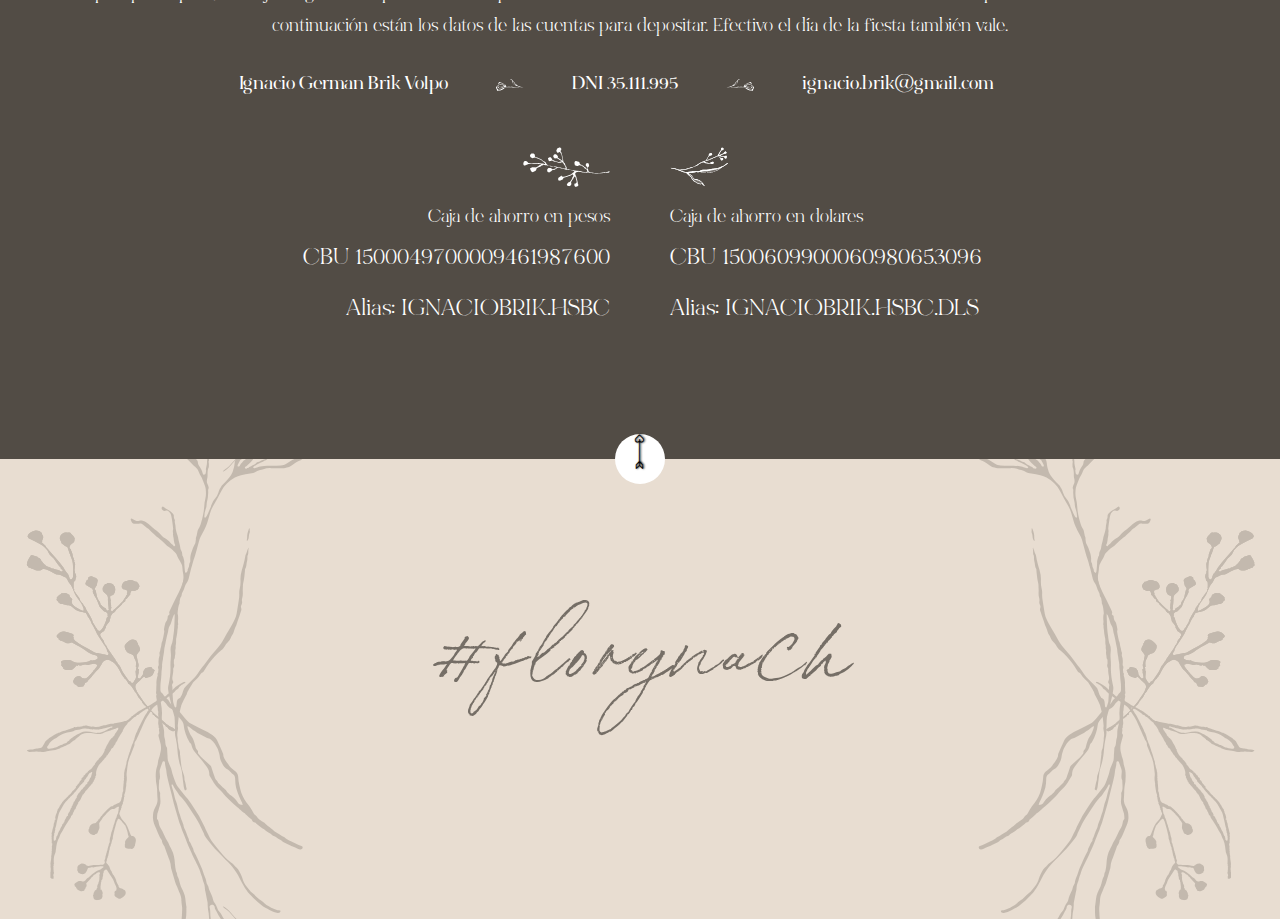
==== commit a1cad584: "Update index and images with new date" ====
--- a/index.html
+++ b/index.html
@@ -382,10 +382,10 @@
                 <div class="col col-md-12 row content hospedaje main-detail">
                     <div>
                         <h3>Hospedajes</h3>
-                        <p>Para hospedarse hay muchas opciones en todo Rosario. Vale aclarar que el centro de Rosario esta a aproximadamente 20min del evento. Aquí ponemos algunas recomendaciones pero si buscan en las compañías de turismo van a encontrar muchas más.</p>
-                        <p> <b> Hotel Plaza Real </b> - Santa Fe 1632 - 4 Estrellas - Si al momento de reservar dicen que van al casamiento de Florencia Borsatto acceden a una tarifa con descuento - https://www.plazarealhotel.com/</p>
-                        <p> <b> Puerto Norte Design Hotel </b> - Av. Luis Cánido Carballo 148 - De los hoteles grandes es el mas cercano a la fiesta. Es una zona un poco alejada de locales y mejor moverse en auto, sin auto recomendamos alguno más céntrico - https://www.puertonortehotel.com/ </p>
-                        <p> <b> Hotel Dazzler by Whyndam </b> - Junín 187 - Es de los más cercanos al salón también. Es una zona un poco alejada de locales y mejor moverse en auto, sin auto recomendamos alguno más céntrico - https://dazzlerrosario.com/ </p>
+                        <p>Para hospedarse hay muchas opciones en todo Rosario. Vale aclarar que el centro de Rosario esta aproximadamente a 20min del evento. Aquí ponemos algunas recomendaciones, pero si buscan en las compañías de turismo van a encontrar muchas más.</p>
+                        <p> <b> Hotel Plaza Real </b> - Santa Fe 1632 - 4 Estrellas - Muy bien ubicado si quieren conocer Rosario. Se encuentra en pleno centro comercial, a metros de un shopping. - https://www.plazarealhotel.com/</p>
+                        <p> <b> Holiday Inn Rosario </b> - Dorrego 450 - Es más moderno, muy buena opción para salir a caminar alrededor. Muy cerca del Blv Oroño en donde se encuentran varios bares y locales. - https://www.ihg.com/holidayinn/hotels/us/en/rosario/rsrar/hoteldetail </p>
+                        <p> <b> Hotel Dazzler by Whyndam </b> - Junín 187 - Es de los más cercanos al salón. Es una zona un poco alejada del centro y es mejor moverse en auto, pero esta a metros del shopping Alto Rosario que tiene además de locales de ropa, lugares para comer y peluquerías.- https://dazzlerrosario.com/ </p>
                         <p> <b> Airbnb </b> - Hay varios hospedajes disponibles, pero no demasiados a pocas cuadras del salon, no dejen de fijarse! </p>
                     </div>
                 </div>
@@ -396,7 +396,7 @@
                 <div class="row content hospedaje">
                     <div class="col col-md-4 getting-there-details">
                         <h3>Traffic</h3>
-                        <p> Vamos a organizar un servicio de transporte ida y vuelta de Rosario al evento de ser necesario. Todavía no lo tenemos confirmado ya que para cerrar los detalles necesitamos considerar el hospedaje elegido y la cantidad de personas. Si estas interesado en este servicio avísanos así arreglamos!</p>
+                        <p> Vamos a organizar un servicio de transporte ida y vuelta al evento de ser necesario. Todavía no lo tenemos confirmado ya que para cerrar los detalles necesitamos considerar el hospedaje elegido y la cantidad de personas. Si estas interesado en este servicio avísanos así arreglamos!</p>
                     </div>
                     <div class="col col-md-4 getting-there-details second">
                         <h3>Remiseria Primera clase</h3>
@@ -405,7 +405,7 @@
                     </div>
                     <div class="col col-md-4 getting-there-details">
                         <h3>Cabify</h3>
-                        <p> En Rosario no hay Uber. Pero hay Cabify. Recomendamos bajarse la aplicación si es que no la tienen. En Cabify se pueden agendar y reservar viajes con anticipación.</p>
+                        <p> En Rosario no hay Uber. Pero hay Cabify. Recomendamos bajarse la aplicación si es que no la tienen. Se pueden agendar y reservar viajes con anticipación.</p>
                     </div>
                 </div> <!-- end row -->
             </div> <!-- end container -->
@@ -482,7 +482,7 @@
                     <div class="text-and-button">
                         <p>Esperamos que todos puedan venir. Para confirmar asistencia por favor completar el formulario que se abre al apretar el botón que aparece a continuación.
                             Por favor responder antes del 16 de Marzo.</p>
-                        <a class="submit" href="https://forms.gle/yJyMcSzbEgf2uux28" target="_blank">confirmar</a>
+                        <a class="submit" href="https://docs.google.com/forms/d/e/1FAIpQLSfTeVXICpJR0n55hqss3qe7XvBbj9JON-PiXRk0rVVeKRBcFQ/viewform?usp=sf_link" target="_blank">confirmar</a>
                     </div>
                 <!--</div> &lt;!&ndash; end row &ndash;&gt;-->
             </div> <!-- end container -->
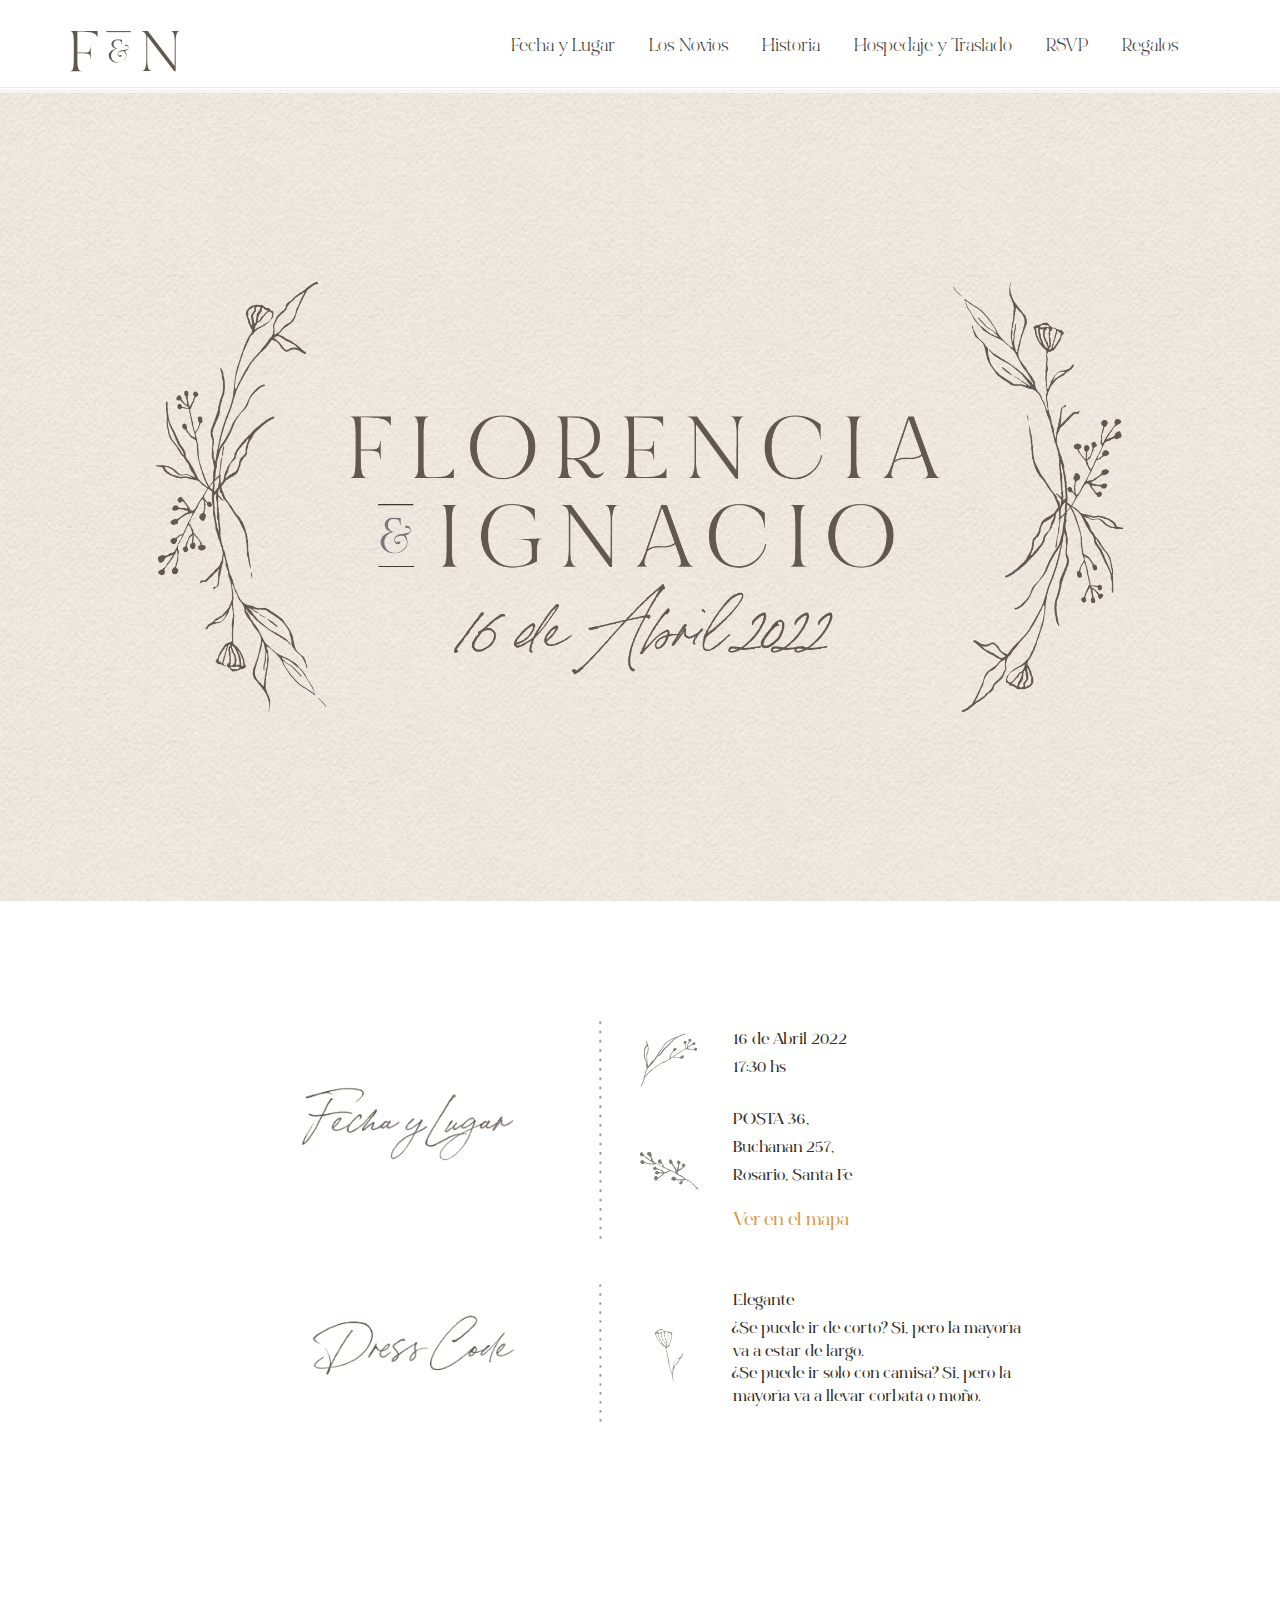
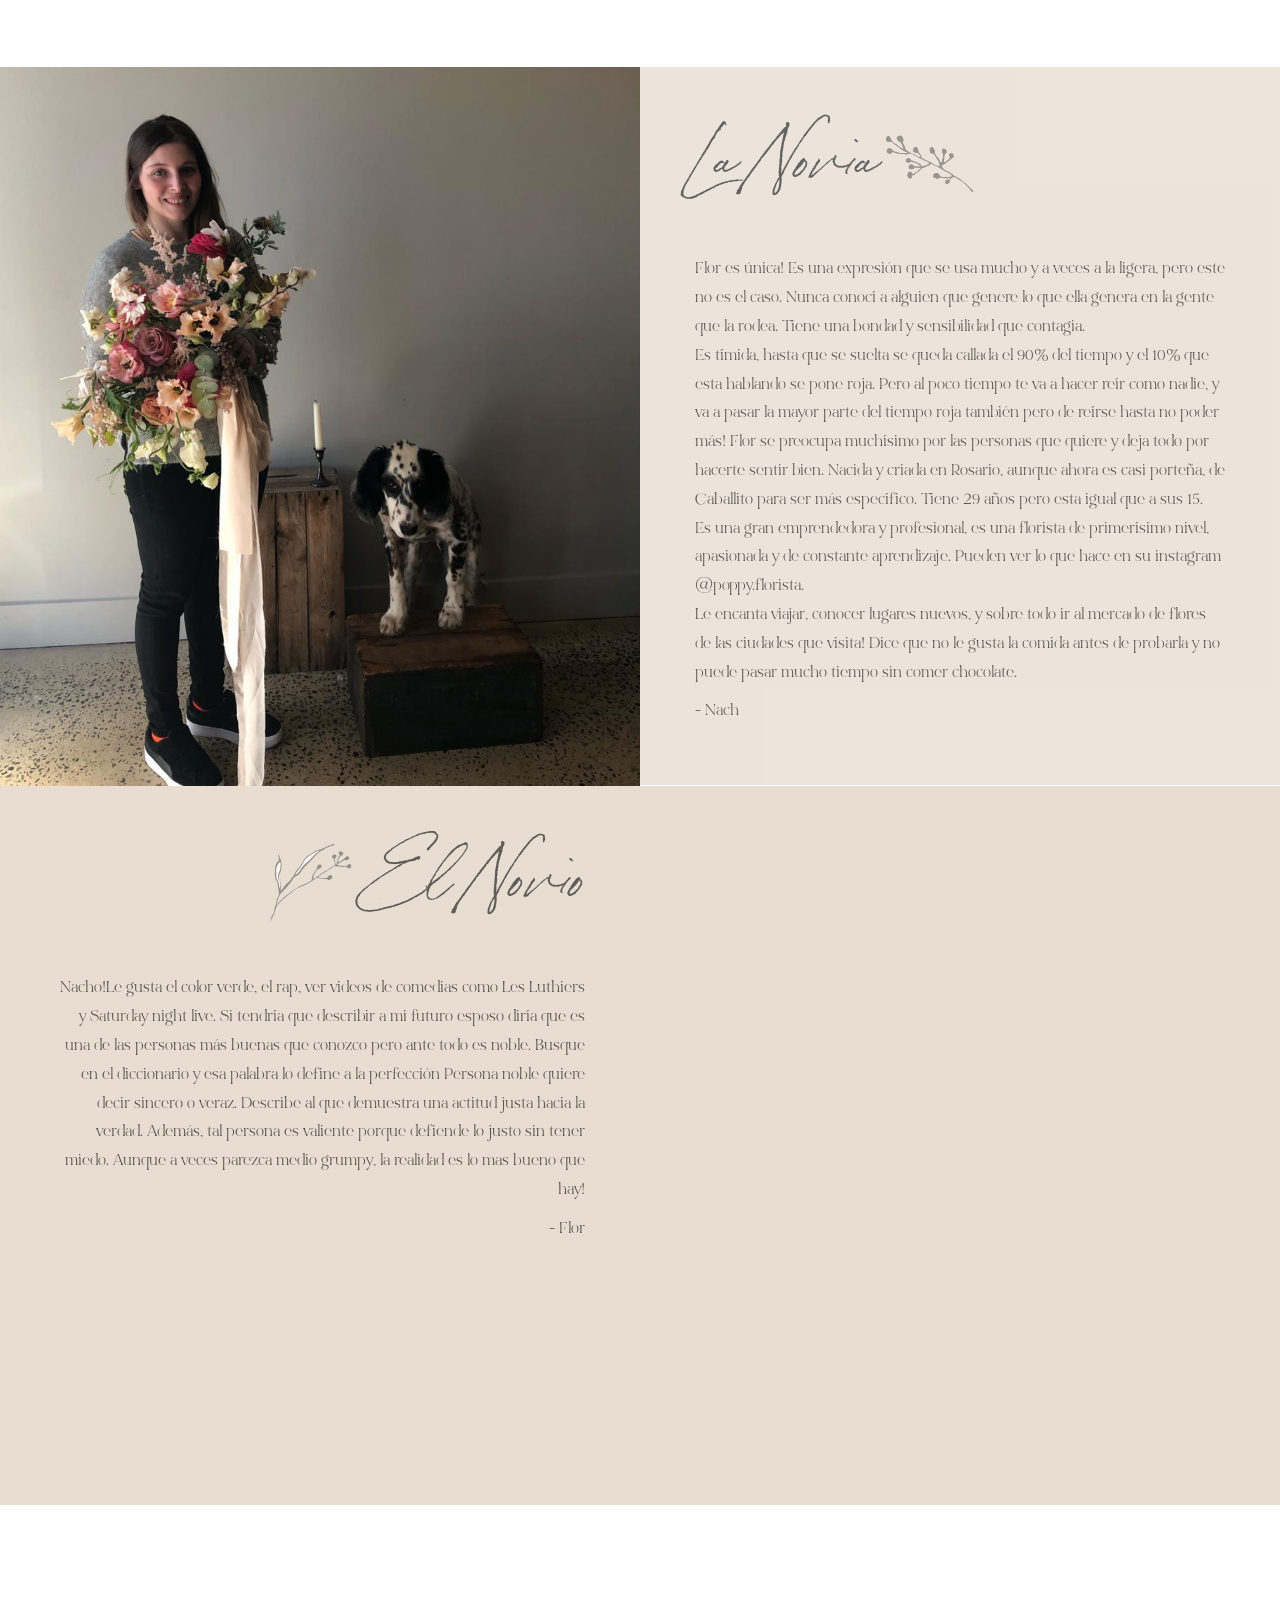
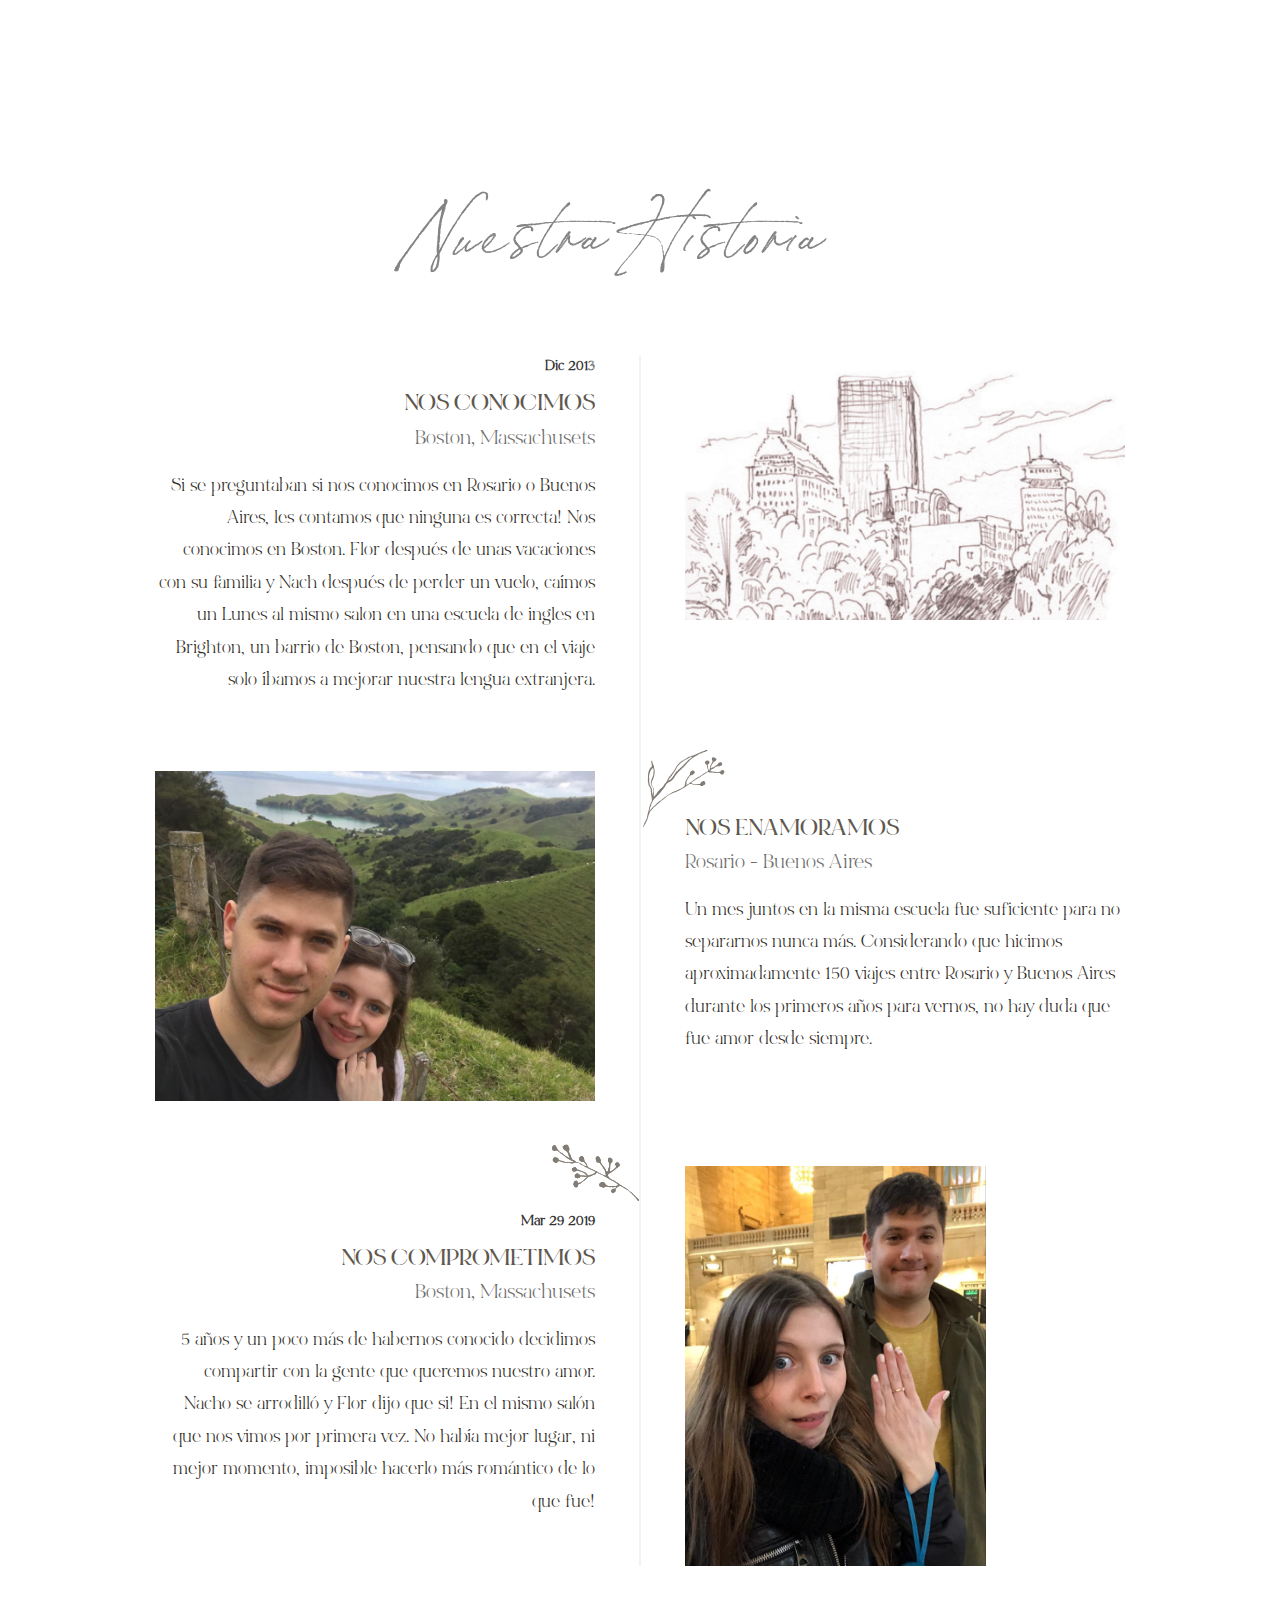
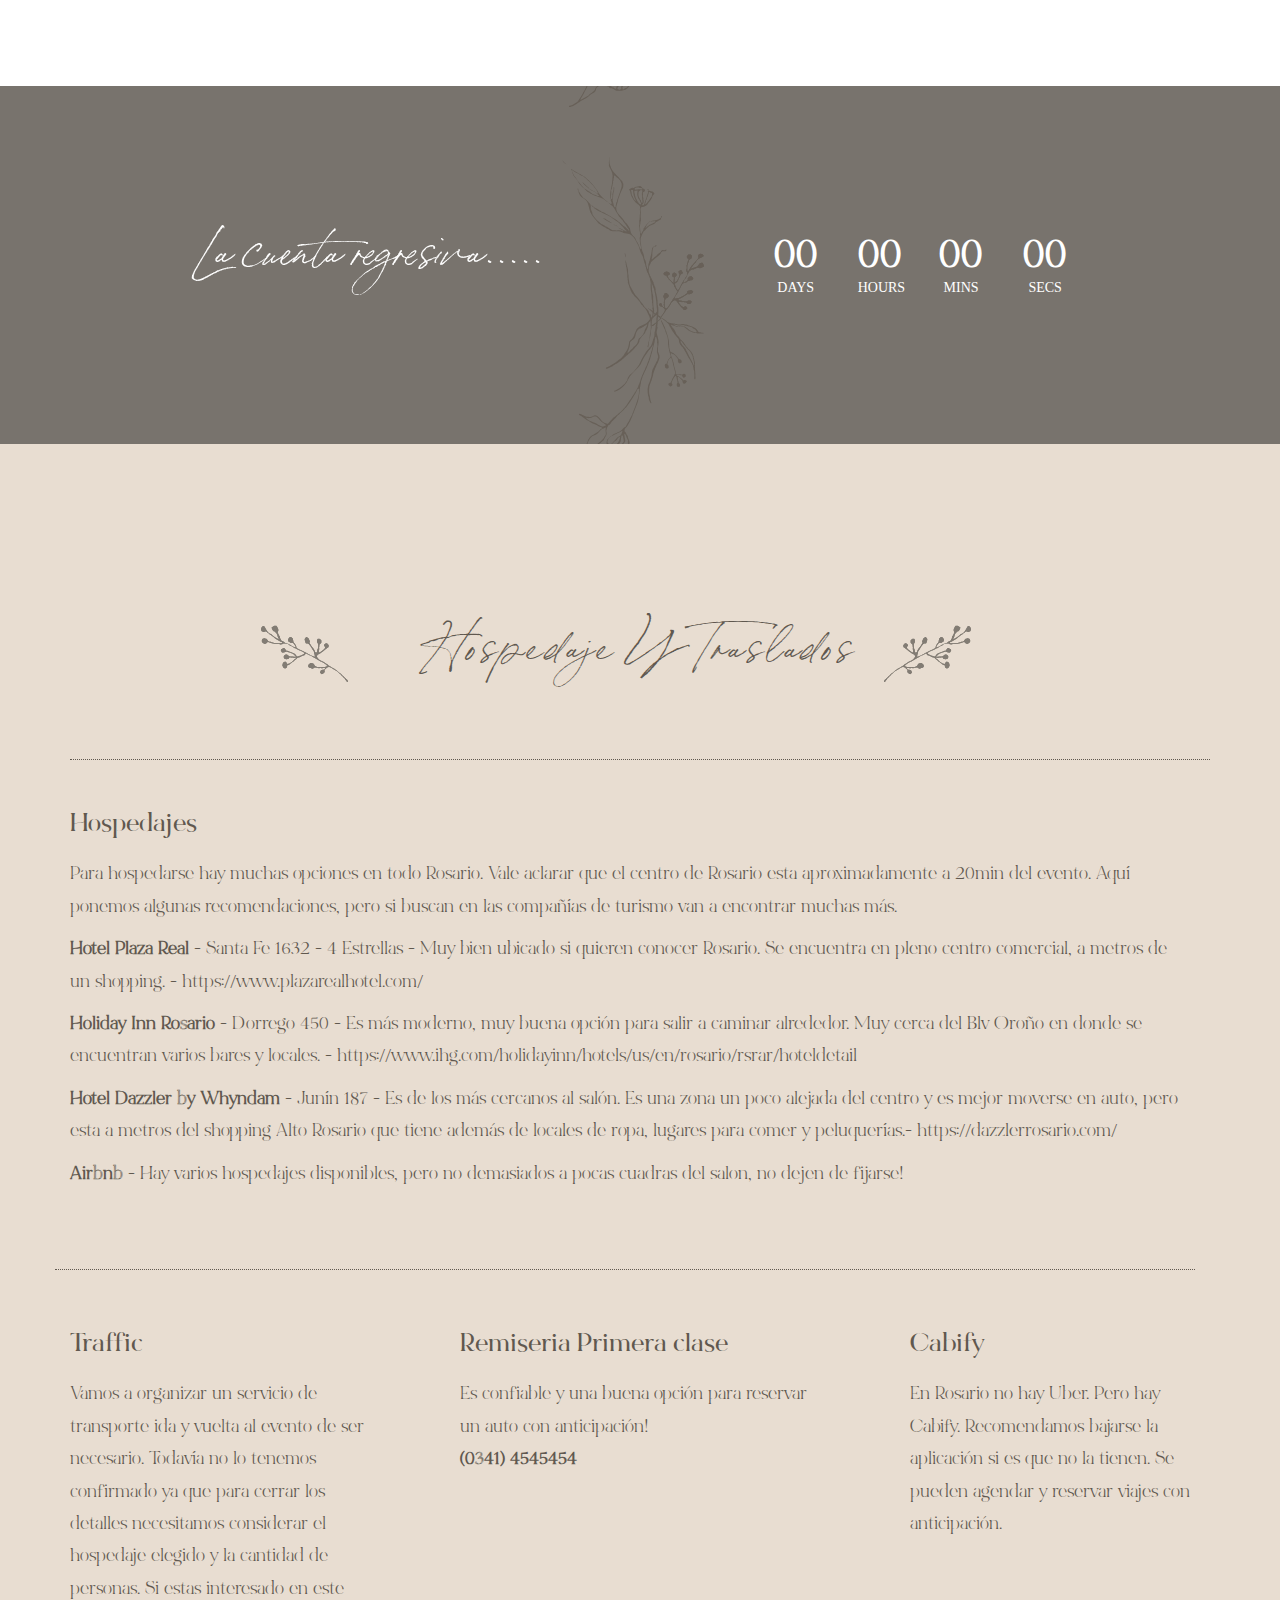
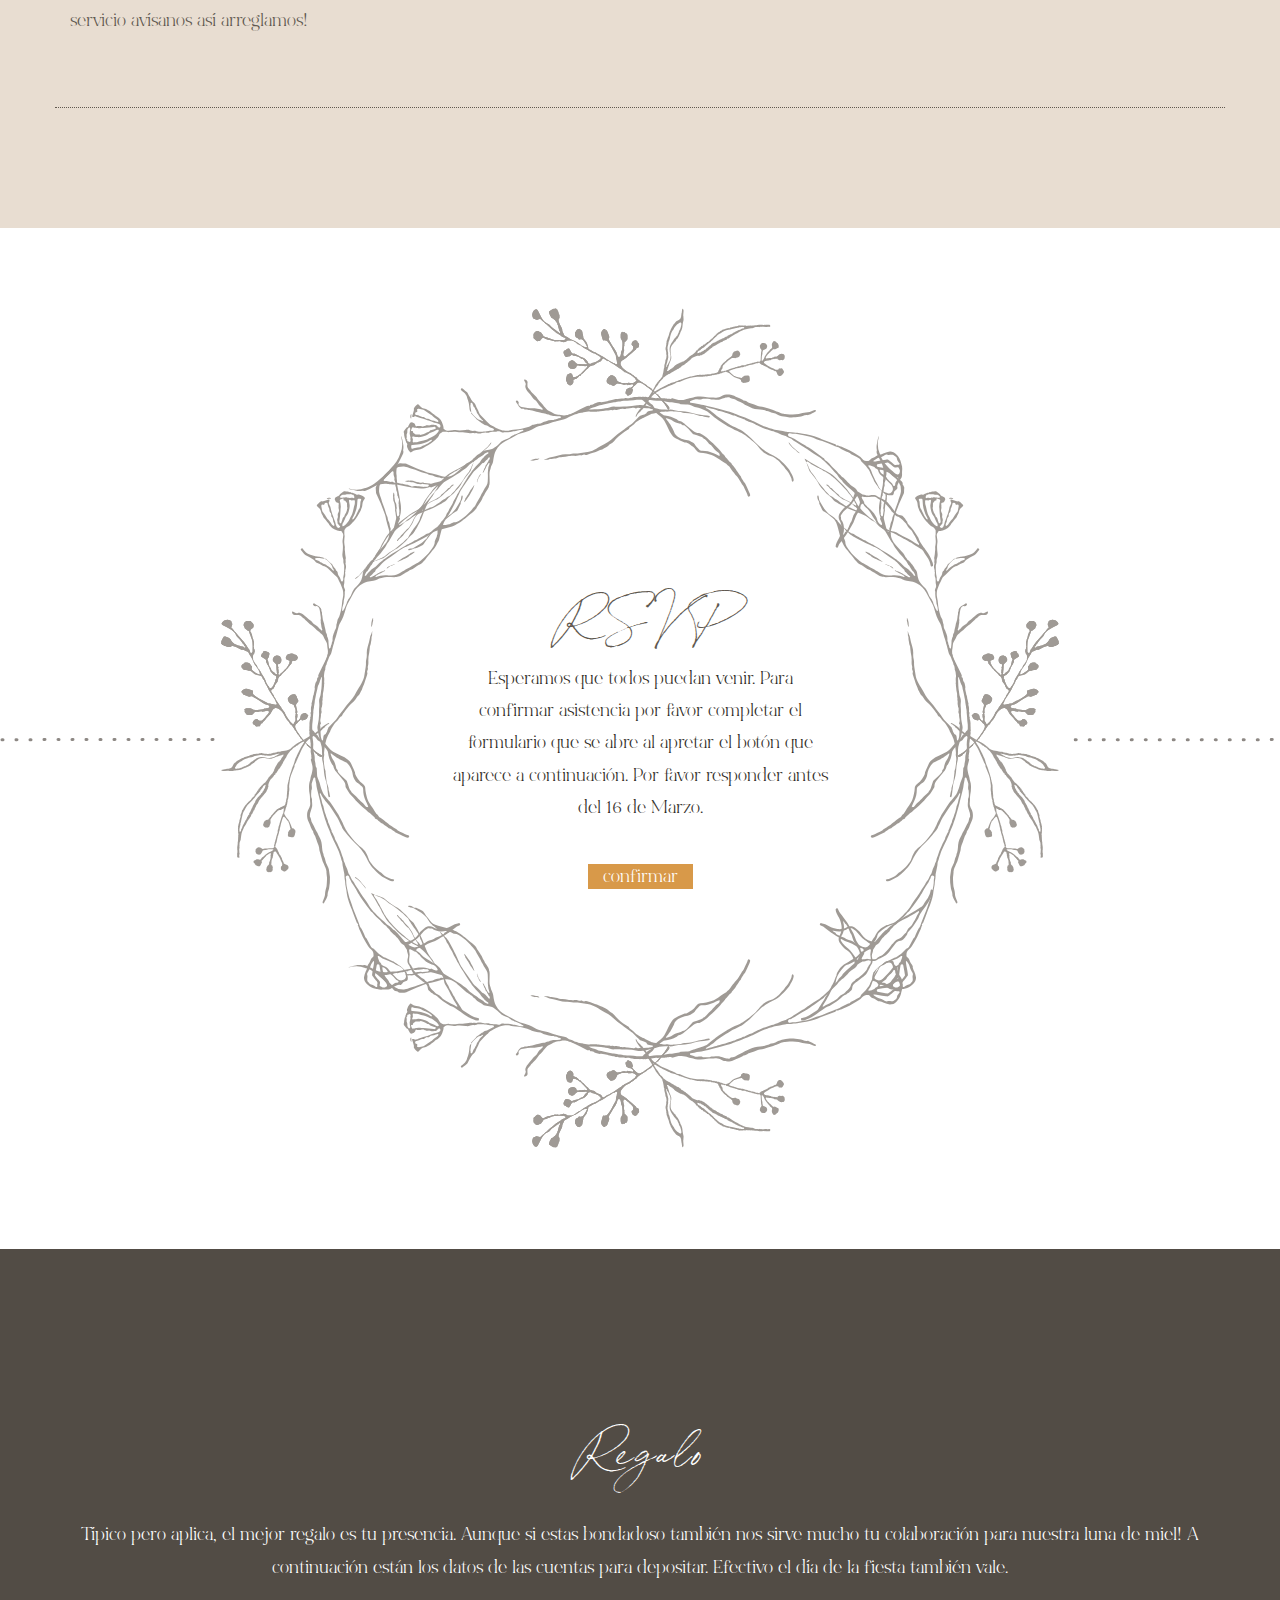
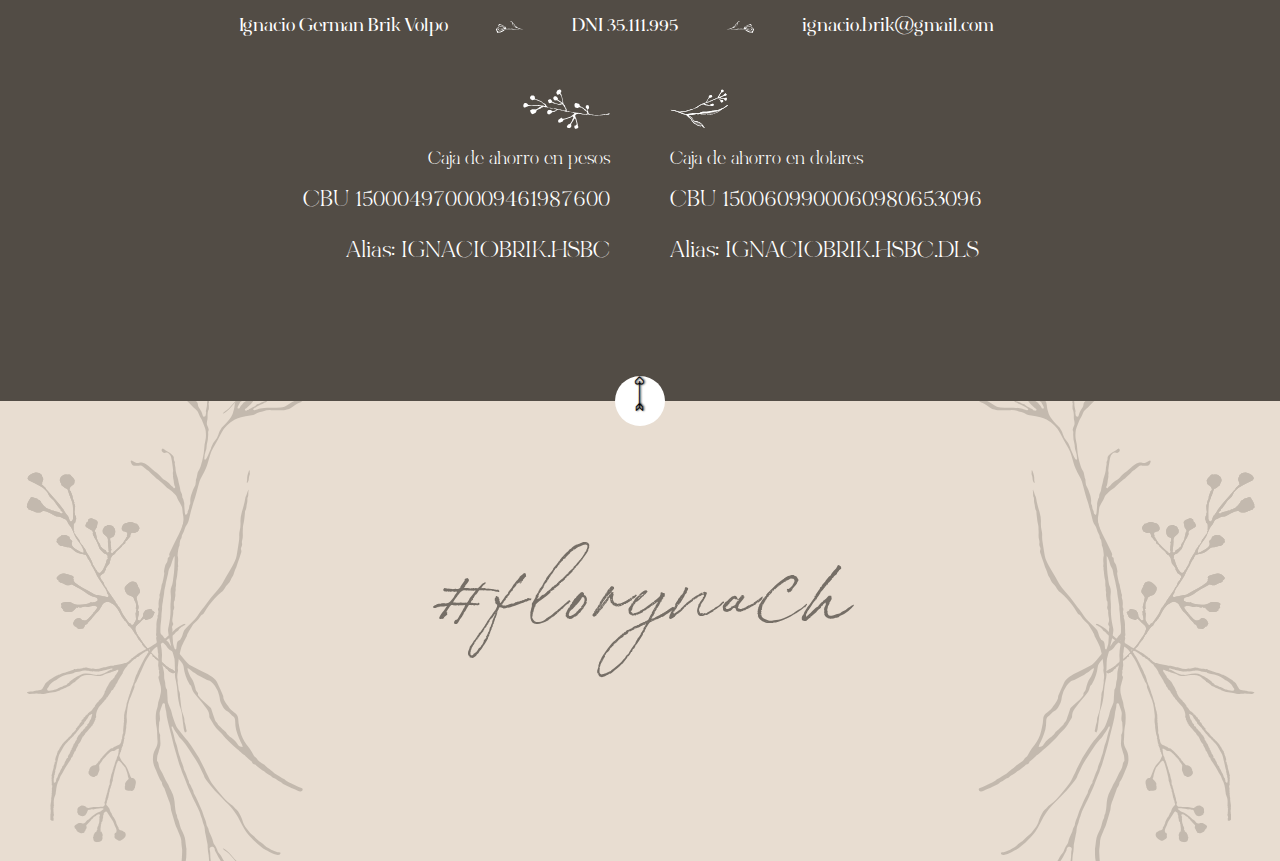
==== commit a5580446: "Update flor description" ====
--- a/index.html
+++ b/index.html
@@ -221,11 +221,11 @@
                                         <h3>La Novia</h3>
                                         <img src="images/events/group-16.svg" alt>
                                     </div>
-                                    <p>Flor es única! Es una expresión que se usa mucho y a veces a la ligera, pero este no es el caso. Nunca conocí a alguien que genere lo que ella genera en la gente que la rodea. Es una bondad y sensibilidad que de verdad contagia.<br>
-                                        Es tímida, hasta que se suelta se queda callada el 90% del tiempo y el 10% que esta hablando se pone toda roja. Pero al poco tiempo te va a hacer reír como nadie, y va a pasar la mayor parte del tiempo roja también pero de reírse hasta no poder más! Flor se preocupa muchísimo por las personas que quiere y deja todo por hacerte sentir bien siempre.
-                                        Nacida y criada en Rosario aunque ahora es casi porteña, de Caballito para ser más específico. Tiene 27 añitos pero esta igual que a sus 15.<br>
-                                        Es una gran emprendedora y profesional, es una florista de primerísimo nivel, apasionada y de constante aprendizaje en el tema. Pueden ver lo que hace en su instagram @poppy.florista.<br>
-                                        Le encanta viajar, conocer cosas nuevas y sobre todo ir al mercado de flores de todas las ciudades que visita!
+                                    <p>Flor es única! Es una expresión que se usa mucho y a veces a la ligera, pero este no es el caso. Nunca conocí a alguien que genere lo que ella genera en la gente que la rodea. Tiene una bondad y sensibilidad que contagia.<br>
+                                        Es tímida, hasta que se suelta se queda callada el 90% del tiempo y el 10% que esta hablando se pone roja. Pero al poco tiempo te va a hacer reír como nadie, y va a pasar la mayor parte del tiempo roja también pero de reírse hasta no poder más! Flor se preocupa muchísimo por las personas que quiere y deja todo por hacerte sentir bien.
+                                        Nacida y criada en Rosario, aunque ahora es casi porteña, de Caballito para ser más específico. Tiene 29 años pero esta igual que a sus 15.<br>
+                                        Es una gran emprendedora y profesional, es una florista de primerísimo nivel, apasionada y de constante aprendizaje. Pueden ver lo que hace en su instagram @poppy.florista.<br>
+                                        Le encanta viajar, conocer lugares nuevos, y sobre todo ir al mercado de flores de las ciudades que visita!
                                         Dice que no le gusta la comida antes de probarla y no puede pasar mucho tiempo sin comer chocolate.</p>
                                     <p>- Nach</p>
                                 </div>
--- a/css/style.css
+++ b/css/style.css
@@ -3816,6 +3816,7 @@
     display: flex;
     flex-direction: column;
     margin-top: 30px;
+    max-height: 170px;
   }
 
   .gift-section .container .contact-details span {
@@ -4400,4 +4401,4 @@
   border-radius: 0;
 }
 
-/*# sourceMappingURL=style.css.map */+/*# sourceMappingURL=style.css.map */
